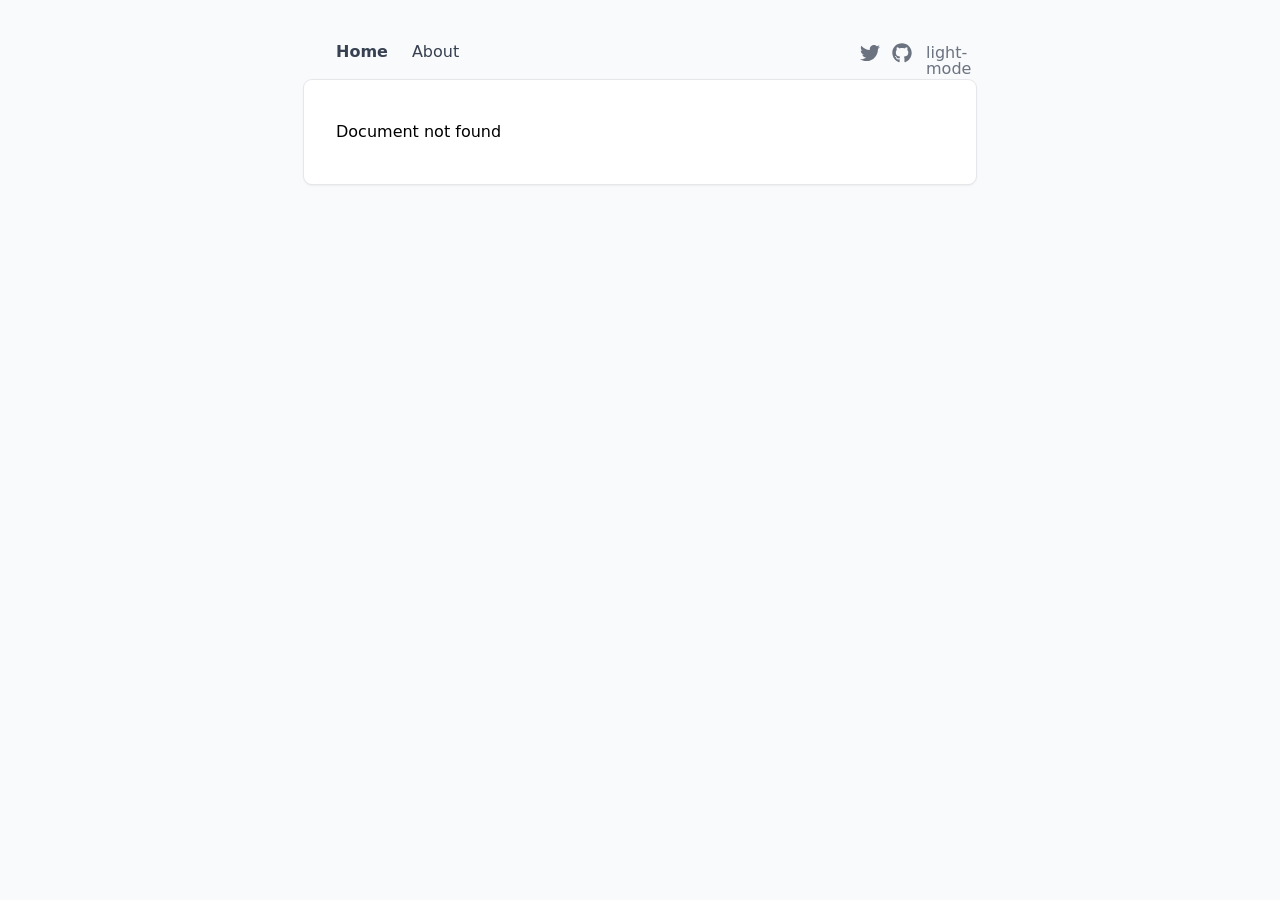
==== index.html @ c2c06c09 "Deploying to gh-pages from @ larbish/content-wind-prod@3a0e9022b4f67436751a4990e20916ac6d3de5fd 🚀" ====
<!DOCTYPE html>
<html lang="en">
<head><meta charset="utf-8">
<title>Content Wind</title>
<meta name="viewport" content="width=device-width, initial-scale=1">
<meta content="/cover.jpg" property="og:image">
<meta name="twitter:card" content="summary_large_image">
<meta property="og:title" content="Content Wind">
<meta name="description" content="A lightweight Nuxt theme to build a Markdown driven website, based on Nuxt Content, TailwindCSS and Iconify ✨">
<meta property="og:description" content="A lightweight Nuxt theme to build a Markdown driven website, based on Nuxt Content, TailwindCSS and Iconify ✨"><link rel="modulepreload" href="/_payload.js"><style id="pinceau-theme">@media { :root {--pinceau-mq: initial; --elements-border-secondary-hover: [object Object];--elements-backdrop-background: #fffc;--elements-backdrop-filter: saturate(200%) blur(20px);--elements-container-maxWidth: 80rem;--prose-code-inline-padding: 0.2rem 0.375rem 0.2rem 0.375rem;--prose-code-block-backdropFilter: contrast(1);--prose-code-block-border-style: solid;--prose-code-block-border-width: 1px;--prose-tbody-tr-borderBottom-style: dashed;--prose-tbody-tr-borderBottom-width: 1px;--prose-th-textAlign: inherit;--prose-thead-borderBottom-style: solid;--prose-thead-borderBottom-width: 1px;--prose-thead-border-style: solid;--prose-thead-border-width: 0px;--prose-table-textAlign: start;--prose-hr-width: 1px;--prose-hr-style: solid;--prose-li-listStylePosition: outside;--prose-ol-li-markerColor: currentColor;--prose-ol-paddingInlineStart: 21px;--prose-ol-listStyleType: decimal;--prose-ul-li-markerColor: currentColor;--prose-ul-paddingInlineStart: 21px;--prose-ul-listStyleType: disc;--prose-blockquote-border-style: solid;--prose-blockquote-border-width: 4px;--prose-blockquote-quotes: '201C' '201D' '2018' '2019';--prose-blockquote-paddingInlineStart: 24px;--prose-a-code-color-hover: currentColor;--prose-a-code-color-static: currentColor;--prose-a-hasCode-borderBottom: none;--prose-a-border-distance: 2px;--prose-a-border-color-hover: currentColor;--prose-a-border-color-static: currentColor;--prose-a-border-style-hover: solid;--prose-a-border-style-static: dashed;--prose-a-border-width: 1px;--prose-a-color-static: inherit;--prose-a-textDecoration: none;--prose-h6-margin: 3rem 0 2rem;--prose-h5-margin: 3rem 0 2rem;--prose-h4-margin: 3rem 0 2rem;--prose-h3-margin: 3rem 0 2rem;--prose-h2-margin: 3rem 0 2rem;--prose-h1-margin: 0 0 2rem;--typography-lead-loose: 2;--typography-lead-relaxed: 1.625;--typography-lead-normal: 1.5;--typography-lead-snug: 1.375;--typography-lead-tight: 1.25;--typography-lead-none: 1;--typography-lead-10: 2.5rem;--typography-lead-9: 2.25rem;--typography-lead-8: 2rem;--typography-lead-7: 1.75rem;--typography-lead-6: 1.5rem;--typography-lead-5: 1.25rem;--typography-lead-4: 1rem;--typography-lead-3: .75rem;--typography-lead-2: .5rem;--typography-lead-1: .025rem;--typography-fontWeight-black: 900;--typography-fontWeight-extrabold: 800;--typography-fontWeight-bold: 700;--typography-fontWeight-semibold: 600;--typography-fontWeight-medium: 500;--typography-fontWeight-normal: 400;--typography-fontWeight-light: 300;--typography-fontWeight-extralight: 200;--typography-fontWeight-thin: 100;--typography-fontSize-9xl: 128px;--typography-fontSize-8xl: 96px;--typography-fontSize-7xl: 72px;--typography-fontSize-6xl: 60px;--typography-fontSize-5xl: 48px;--typography-fontSize-4xl: 36px;--typography-fontSize-3xl: 30px;--typography-fontSize-2xl: 24px;--typography-fontSize-xl: 20px;--typography-fontSize-lg: 18px;--typography-fontSize-base: 16px;--typography-fontSize-sm: 14px;--typography-fontSize-xs: 12px;--typography-letterSpacing-wide: 0.025em;--typography-letterSpacing-tight: -0.025em;--typography-verticalMargin-base: 24px;--typography-verticalMargin-sm: 16px;--lead-loose: 2;--lead-relaxed: 1.625;--lead-normal: 1.5;--lead-snug: 1.375;--lead-tight: 1.25;--lead-none: 1;--lead-10: 2.5rem;--lead-9: 2.25rem;--lead-8: 2rem;--lead-7: 1.75rem;--lead-6: 1.5rem;--lead-5: 1.25rem;--lead-4: 1rem;--lead-3: .75rem;--lead-2: .5rem;--lead-1: .025rem;--letterSpacing-widest: 0.1em;--letterSpacing-wider: 0.05em;--letterSpacing-wide: 0.025em;--letterSpacing-normal: 0em;--letterSpacing-tight: -0.025em;--letterSpacing-tighter: -0.05em;--fontSize-9xl: 8rem;--fontSize-8xl: 6rem;--fontSize-7xl: 4.5rem;--fontSize-6xl: 3.75rem;--fontSize-5xl: 3rem;--fontSize-4xl: 2.25rem;--fontSize-3xl: 1.875rem;--fontSize-2xl: 1.5rem;--fontSize-xl: 1.25rem;--fontSize-lg: 1.125rem;--fontSize-base: 1rem;--fontSize-sm: 0.875rem;--fontSize-xs: 0.75rem;--fontWeight-black: 900;--fontWeight-extrabold: 800;--fontWeight-bold: 700;--fontWeight-semibold: 600;--fontWeight-medium: 500;--fontWeight-normal: 400;--fontWeight-light: 300;--fontWeight-extralight: 200;--fontWeight-thin: 100;--font-mono: ui-monospace, SFMono-Regular, Menlo, Monaco, Consolas, Liberation Mono, Courier New, monospace;--font-serif: ui-serif, Georgia, Cambria, Times New Roman, Times, serif;--font-sans: ui-sans-serif, system-ui, -apple-system, BlinkMacSystemFont, Segoe UI, Roboto, Helvetica Neue, Arial, Noto Sans, sans-serif, Apple Color Emoji, Segoe UI Emoji, Segoe UI Symbol, Noto Color Emoji;--opacity-total: 1;--opacity-high: 0.8;--opacity-medium: 0.5;--opacity-soft: 0.3;--opacity-light: 0.15;--opacity-bright: 0.1;--opacity-noOpacity: 0;--borderWidth-lg: 3px;--borderWidth-md: 2px;--borderWidth-sm: 1px;--borderWidth-noBorder: 0;--space-rem-875: 0.875rem;--space-rem-625: 0.625rem;--space-rem-375: 0.375rem;--space-rem-125: 0.125rem;--space-px: 1px;--space-128: 32rem;--space-96: 24rem;--space-80: 20rem;--space-72: 18rem;--space-64: 16rem;--space-60: 15rem;--space-56: 14rem;--space-52: 13rem;--space-48: 12rem;--space-44: 11rem;--space-40: 10rem;--space-36: 9rem;--space-32: 8rem;--space-28: 7rem;--space-24: 6rem;--space-20: 5rem;--space-16: 4rem;--space-14: 3.5rem;--space-12: 3rem;--space-11: 2.75rem;--space-10: 2.5rem;--space-9: 2.25rem;--space-8: 2rem;--space-7: 1.75rem;--space-6: 1.5rem;--space-5: 1.25rem;--space-4: 1rem;--space-3: 0.75rem;--space-2: 0.5rem;--space-1: 0.25rem;--space-0: 0px;--size-full: 100%;--size-7xl: 80rem;--size-6xl: 72rem;--size-5xl: 64rem;--size-4xl: 56rem;--size-3xl: 48rem;--size-2xl: 42rem;--size-xl: 36rem;--size-lg: 32rem;--size-md: 28rem;--size-sm: 24rem;--size-xs: 20rem;--size-200: 200px;--size-104: 104px;--size-80: 80px;--size-64: 64px;--size-56: 56px;--size-48: 48px;--size-40: 40px;--size-32: 32px;--size-24: 24px;--size-20: 20px;--size-16: 16px;--size-12: 12px;--size-8: 8px;--size-6: 6px;--size-4: 4px;--size-2: 2px;--size-0: 0px;--radii-full: 9999px;--radii-3xl: 1.75rem;--radii-2xl: 1.5rem;--radii-xl: 1rem;--radii-lg: 0.75rem;--radii-md: 0.5rem;--radii-sm: 0.375rem;--radii-xs: 0.25rem;--radii-2xs: 0.125rem;--radii-none: 0px;--shadow-none: 0px 0px 0px 0px transparent;--shadow-lg: 0px 10px 15px -3px #000000, 0px 4px 6px -4px #000000;--shadow-md: 0px 4px 6px -1px #000000, 0px 2px 4px -2px #000000;--shadow-sm: 0px 1px 3px 0px #000000, 0px 1px 2px -1px #000000;--shadow-xs: 0px 1px 2px 0px #000000;--height-screen: 100vh;--width-screen: 100vw;--color-primary-950: #042f2e;--color-primary-900: #134e4a;--color-primary-800: #115e59;--color-primary-700: #0f766e;--color-primary-600: #0d9488;--color-primary-500: #14b8a6;--color-primary-400: #2dd4bf;--color-primary-300: #5eead4;--color-primary-200: #99f6e4;--color-primary-100: #ccfbf1;--color-primary-50: #f0fdfa;--color-ruby-900: #380011;--color-ruby-800: #700021;--color-ruby-700: #a90032;--color-ruby-600: #e10043;--color-ruby-500: #ff1a5e;--color-ruby-400: #ff4079;--color-ruby-300: #ff6694;--color-ruby-200: #ff8dae;--color-ruby-100: #ffb3c9;--color-ruby-50: #ffd9e4;--color-pink-900: #380025;--color-pink-800: #70004b;--color-pink-700: #a90070;--color-pink-600: #e10095;--color-pink-500: #ff1ab2;--color-pink-400: #ff40bf;--color-pink-300: #ff66cc;--color-pink-200: #ff8dd8;--color-pink-100: #ffb3e5;--color-pink-50: #ffd9f2;--color-purple-900: #190038;--color-purple-800: #330070;--color-purple-700: #4c00a9;--color-purple-600: #6500e1;--color-purple-500: #811aff;--color-purple-400: #9640ff;--color-purple-300: #ab66ff;--color-purple-200: #c08dff;--color-purple-100: #d5b3ff;--color-purple-50: #ead9ff;--color-royalblue-900: #0b0531;--color-royalblue-800: #160a62;--color-royalblue-700: #211093;--color-royalblue-600: #2c15c4;--color-royalblue-500: #4127e8;--color-royalblue-400: #614bec;--color-royalblue-300: #806ff0;--color-royalblue-200: #a093f3;--color-royalblue-100: #c0b7f7;--color-royalblue-50: #dfdbfb;--color-indigoblue-900: #001238;--color-indigoblue-800: #002370;--color-indigoblue-700: #0035a9;--color-indigoblue-600: #0047e1;--color-indigoblue-500: #1a62ff;--color-indigoblue-400: #407cff;--color-indigoblue-300: #6696ff;--color-indigoblue-200: #8db0ff;--color-indigoblue-100: #b3cbff;--color-indigoblue-50: #d9e5ff;--color-blue-900: #002438;--color-blue-800: #004870;--color-blue-700: #006ca9;--color-blue-600: #0090e1;--color-blue-500: #1aadff;--color-blue-400: #40bbff;--color-blue-300: #66c8ff;--color-blue-200: #8dd6ff;--color-blue-100: #b3e4ff;--color-blue-50: #d9f1ff;--color-lightblue-900: #002e38;--color-lightblue-800: #005c70;--color-lightblue-700: #008aa9;--color-lightblue-600: #00b9e1;--color-lightblue-500: #1ad6ff;--color-lightblue-400: #40ddff;--color-lightblue-300: #66e4ff;--color-lightblue-200: #8deaff;--color-lightblue-100: #b3f1ff;--color-lightblue-50: #d9f8ff;--color-teal-900: #062a28;--color-teal-800: #0b544f;--color-teal-700: #117d77;--color-teal-600: #16a79e;--color-teal-500: #1cd1c6;--color-teal-400: #36e4da;--color-teal-300: #5fe9e1;--color-teal-200: #87efe9;--color-teal-100: #aff4f0;--color-teal-50: #d7faf8;--color-pear-900: #2a2b09;--color-pear-800: #545512;--color-pear-700: #7e801b;--color-pear-600: #a8aa24;--color-pear-500: #d0d32f;--color-pear-400: #d8da52;--color-pear-300: #e0e274;--color-pear-200: #e8e997;--color-pear-100: #eff0ba;--color-pear-50: #f7f8dc;--color-red-900: #380300;--color-red-800: #700700;--color-red-700: #a90a00;--color-red-600: #e10e00;--color-red-500: #ff281a;--color-red-400: #ff4c40;--color-red-300: #ff7066;--color-red-200: #ff948d;--color-red-100: #ffb7b3;--color-red-50: #ffdbd9;--color-orange-900: #381800;--color-orange-800: #702f00;--color-orange-700: #a94700;--color-orange-600: #e15e00;--color-orange-500: #ff7a1a;--color-orange-400: #ff9040;--color-orange-300: #ffa666;--color-orange-200: #ffbd8d;--color-orange-100: #ffd3b3;--color-orange-50: #ffe9d9;--color-yellow-900: #362b03;--color-yellow-800: #6d5605;--color-yellow-700: #a38108;--color-yellow-600: #daac0a;--color-yellow-500: #f5c828;--color-yellow-400: #f7d14c;--color-yellow-300: #f8da70;--color-yellow-200: #fae393;--color-yellow-100: #fcedb7;--color-yellow-50: #fdf6db;--color-green-900: #003f25;--color-green-800: #005e38;--color-green-700: #007e4a;--color-green-600: #009d5d;--color-green-500: #00bd6f;--color-green-400: #00dc82;--color-green-300: #30ffaa;--color-green-200: #83ffcc;--color-green-100: #acffdd;--color-green-50: #d6ffee;--color-gray-900: #18181B;--color-gray-800: #27272A;--color-gray-700: #3f3f46;--color-gray-600: #52525B;--color-gray-500: #71717A;--color-gray-400: #a1a1aa;--color-gray-300: #D4d4d8;--color-gray-200: #e4e4e7;--color-gray-100: #f4f4f5;--color-gray-50: #fafafa;--color-black: #0c0c0d;--color-white: #ffffff;--media-portrait: only screen and (orientation: portrait);--media-landscape: only screen and (orientation: landscape);--media-rm: (prefers-reduced-motion: reduce);--media-2xl: (min-width: 1536px);--media-xl: (min-width: 1280px);--media-lg: (min-width: 1024px);--media-md: (min-width: 768px);--media-sm: (min-width: 640px);--media-xs: (min-width: 475px);--elements-state-danger-borderColor-secondary: var(--color-red-200);--elements-state-danger-borderColor-primary: var(--color-red-100);--elements-state-danger-backgroundColor-secondary: var(--color-red-100);--elements-state-danger-backgroundColor-primary: var(--color-red-50);--elements-state-danger-color-secondary: var(--color-red-600);--elements-state-danger-color-primary: var(--color-red-500);--elements-state-warning-borderColor-secondary: var(--color-yellow-200);--elements-state-warning-borderColor-primary: var(--color-yellow-100);--elements-state-warning-backgroundColor-secondary: var(--color-yellow-100);--elements-state-warning-backgroundColor-primary: var(--color-yellow-50);--elements-state-warning-color-secondary: var(--color-yellow-700);--elements-state-warning-color-primary: var(--color-yellow-600);--elements-state-success-borderColor-secondary: var(--color-green-200);--elements-state-success-borderColor-primary: var(--color-green-100);--elements-state-success-backgroundColor-secondary: var(--color-green-100);--elements-state-success-backgroundColor-primary: var(--color-green-50);--elements-state-success-color-secondary: var(--color-green-600);--elements-state-success-color-primary: var(--color-green-500);--elements-state-info-borderColor-secondary: var(--color-blue-200);--elements-state-info-borderColor-primary: var(--color-blue-100);--elements-state-info-backgroundColor-secondary: var(--color-blue-100);--elements-state-info-backgroundColor-primary: var(--color-blue-50);--elements-state-info-color-secondary: var(--color-blue-600);--elements-state-info-color-primary: var(--color-blue-500);--elements-state-primary-borderColor-secondary: var(--color-primary-200);--elements-state-primary-borderColor-primary: var(--color-primary-100);--elements-state-primary-backgroundColor-secondary: var(--color-primary-100);--elements-state-primary-backgroundColor-primary: var(--color-primary-50);--elements-state-primary-color-secondary: var(--color-primary-700);--elements-state-primary-color-primary: var(--color-primary-600);--elements-border-secondary-static: var(--color-gray-200);--elements-border-primary-hover: var(--color-gray-200);--elements-border-primary-static: var(--color-gray-100);--elements-container-padding-md: var(--space-6);--elements-container-padding-sm: var(--space-6);--elements-container-padding-xs: var(--space-4);--elements-container-padding-mobile: var(--space-4);--elements-text-secondary-color-hover: var(--color-gray-700);--elements-text-secondary-color-static: var(--color-gray-500);--elements-text-primary-color-static: var(--color-gray-900);--elements-surface-background-base: var(--color-gray-100);--elements-surface-secondary-backgroundColor: var(--color-gray-200);--elements-surface-primary-backgroundColor: var(--color-gray-100);--prose-code-inline-fontWeight: var(--typography-fontWeight-normal);--prose-code-inline-fontSize: var(--typography-fontSize-sm);--prose-code-inline-borderRadius: var(--radii-xs);--prose-code-block-pre-padding: var(--typography-verticalMargin-sm);--prose-code-block-margin: var(--typography-verticalMargin-base) 0;--prose-code-block-fontSize: var(--typography-fontSize-sm);--prose-tbody-code-inline-fontSize: var(--typography-fontSize-sm);--prose-tbody-td-padding: var(--typography-verticalMargin-sm);--prose-th-fontWeight: var(--typography-fontWeight-semibold);--prose-th-padding: 0 var(--typography-verticalMargin-sm) var(--typography-verticalMargin-sm) var(--typography-verticalMargin-sm);--prose-table-lineHeight: var(--typography-lead-6);--prose-table-fontSize: var(--typography-fontSize-sm);--prose-table-margin: var(--typography-verticalMargin-base) 0;--prose-hr-margin: var(--typography-verticalMargin-base) 0;--prose-li-margin: var(--typography-verticalMargin-sm) 0;--prose-ol-margin: var(--typography-verticalMargin-base) 0;--prose-ul-margin: var(--typography-verticalMargin-base) 0;--prose-blockquote-margin: var(--typography-verticalMargin-base) 0;--prose-a-code-border-style: var(--prose-a-border-style-static);--prose-a-code-border-width: var(--prose-a-border-width);--prose-a-fontWeight: var(--typography-fontWeight-medium);--prose-img-margin: var(--typography-verticalMargin-base) 0;--prose-strong-fontWeight: var(--typography-fontWeight-semibold);--prose-h6-iconSize: var(--typography-fontSize-base);--prose-h6-fontWeight: var(--typography-fontWeight-semibold);--prose-h6-lineHeight: var(--typography-lead-normal);--prose-h6-fontSize: var(--typography-fontSize-lg);--prose-h5-iconSize: var(--typography-fontSize-lg);--prose-h5-fontWeight: var(--typography-fontWeight-semibold);--prose-h5-lineHeight: var(--typography-lead-snug);--prose-h5-fontSize: var(--typography-fontSize-xl);--prose-h4-iconSize: var(--typography-fontSize-lg);--prose-h4-letterSpacing: var(--typography-letterSpacing-tight);--prose-h4-fontWeight: var(--typography-fontWeight-semibold);--prose-h4-lineHeight: var(--typography-lead-snug);--prose-h4-fontSize: var(--typography-fontSize-2xl);--prose-h3-iconSize: var(--typography-fontSize-xl);--prose-h3-letterSpacing: var(--typography-letterSpacing-tight);--prose-h3-fontWeight: var(--typography-fontWeight-semibold);--prose-h3-lineHeight: var(--typography-lead-snug);--prose-h3-fontSize: var(--typography-fontSize-3xl);--prose-h2-iconSize: var(--typography-fontSize-2xl);--prose-h2-letterSpacing: var(--typography-letterSpacing-tight);--prose-h2-fontWeight: var(--typography-fontWeight-semibold);--prose-h2-lineHeight: var(--typography-lead-tight);--prose-h2-fontSize: var(--typography-fontSize-4xl);--prose-h1-iconSize: var(--typography-fontSize-3xl);--prose-h1-letterSpacing: var(--typography-letterSpacing-tight);--prose-h1-fontWeight: var(--typography-fontWeight-bold);--prose-h1-lineHeight: var(--typography-lead-tight);--prose-h1-fontSize: var(--typography-fontSize-5xl);--prose-p-br-margin: var(--typography-verticalMargin-base) 0 0 0;--prose-p-margin: var(--typography-verticalMargin-base) 0;--prose-p-lineHeight: var(--typography-lead-normal);--prose-p-fontSize: var(--typography-fontSize-base);--typography-color-primary-900: var(--color-primary-900);--typography-color-primary-800: var(--color-primary-800);--typography-color-primary-700: var(--color-primary-700);--typography-color-primary-600: var(--color-primary-600);--typography-color-primary-500: var(--color-primary-500);--typography-color-primary-400: var(--color-primary-400);--typography-color-primary-300: var(--color-primary-300);--typography-color-primary-200: var(--color-primary-200);--typography-color-primary-100: var(--color-primary-100);--typography-color-primary-50: var(--color-primary-50);--typography-font-code: var(--font-mono);--typography-font-body: var(--font-sans);--typography-font-display: var(--font-sans);--typography-body-backgroundColor: var(--color-white);--typography-body-color: var(--color-black);--text-6xl-lineHeight: var(--lead-none);--text-6xl-fontSize: var(--fontSize-6xl);--text-5xl-lineHeight: var(--lead-none);--text-5xl-fontSize: var(--fontSize-5xl);--text-4xl-lineHeight: var(--lead-10);--text-4xl-fontSize: var(--fontSize-4xl);--text-3xl-lineHeight: var(--lead-9);--text-3xl-fontSize: var(--fontSize-3xl);--text-2xl-lineHeight: var(--lead-8);--text-2xl-fontSize: var(--fontSize-2xl);--text-xl-lineHeight: var(--lead-7);--text-xl-fontSize: var(--fontSize-xl);--text-lg-lineHeight: var(--lead-7);--text-lg-fontSize: var(--fontSize-lg);--text-base-lineHeight: var(--lead-6);--text-base-fontSize: var(--fontSize-base);--text-sm-lineHeight: var(--lead-5);--text-sm-fontSize: var(--fontSize-sm);--text-xs-lineHeight: var(--lead-4);--text-xs-fontSize: var(--fontSize-xs);--shadow-2xl: 0px 25px 50px -12px var(--color-gray-900);--shadow-xl: 0px 20px 25px -5px var(--color-gray-400), 0px 8px 10px -6px #000000;--color-secondary-900: var(--color-gray-900);--color-secondary-800: var(--color-gray-800);--color-secondary-700: var(--color-gray-700);--color-secondary-600: var(--color-gray-600);--color-secondary-500: var(--color-gray-500);--color-secondary-400: var(--color-gray-400);--color-secondary-300: var(--color-gray-300);--color-secondary-200: var(--color-gray-200);--color-secondary-100: var(--color-gray-100);--color-secondary-50: var(--color-gray-50);--prose-a-code-background-hover: var(--typography-color-primary-50);--prose-a-code-border-color-hover: var(--typography-color-primary-500);--prose-a-color-hover: var(--typography-color-primary-500);--typography-color-secondary-900: var(--color-secondary-900);--typography-color-secondary-800: var(--color-secondary-800);--typography-color-secondary-700: var(--color-secondary-700);--typography-color-secondary-600: var(--color-secondary-600);--typography-color-secondary-500: var(--color-secondary-500);--typography-color-secondary-400: var(--color-secondary-400);--typography-color-secondary-300: var(--color-secondary-300);--typography-color-secondary-200: var(--color-secondary-200);--typography-color-secondary-100: var(--color-secondary-100);--typography-color-secondary-50: var(--color-secondary-50);--prose-code-inline-backgroundColor: var(--typography-color-secondary-100);--prose-code-inline-color: var(--typography-color-secondary-700);--prose-code-block-backgroundColor: var(--typography-color-secondary-100);--prose-code-block-color: var(--typography-color-secondary-700);--prose-code-block-border-color: var(--typography-color-secondary-200);--prose-tbody-tr-borderBottom-color: var(--typography-color-secondary-200);--prose-th-color: var(--typography-color-secondary-600);--prose-thead-borderBottom-color: var(--typography-color-secondary-200);--prose-thead-border-color: var(--typography-color-secondary-300);--prose-hr-color: var(--typography-color-secondary-200);--prose-blockquote-border-color: var(--typography-color-secondary-200);--prose-blockquote-color: var(--typography-color-secondary-500);--prose-a-code-border-color-static: var(--typography-color-secondary-400); } }@media { :root.dark {--pinceau-mq: dark; --elements-backdrop-background: #0c0d0ccc;--prose-code-block-backdropFilter: contrast(1);--prose-ol-li-markerColor: currentColor;--prose-ul-li-markerColor: currentColor;--prose-a-code-color-hover: currentColor;--prose-a-code-color-static: currentColor;--prose-a-border-color-hover: currentColor;--prose-a-border-color-static: currentColor;--prose-a-color-static: inherit;--elements-state-danger-borderColor-secondary: var(--color-red-700);--elements-state-danger-borderColor-primary: var(--color-red-800);--elements-state-danger-backgroundColor-secondary: var(--color-red-800);--elements-state-danger-backgroundColor-primary: var(--color-red-900);--elements-state-danger-color-secondary: var(--color-red-200);--elements-state-danger-color-primary: var(--color-red-300);--elements-state-warning-borderColor-secondary: var(--color-yellow-700);--elements-state-warning-borderColor-primary: var(--color-yellow-800);--elements-state-warning-backgroundColor-secondary: var(--color-yellow-800);--elements-state-warning-backgroundColor-primary: var(--color-yellow-900);--elements-state-warning-color-secondary: var(--color-yellow-200);--elements-state-warning-color-primary: var(--color-yellow-400);--elements-state-success-borderColor-secondary: var(--color-green-700);--elements-state-success-borderColor-primary: var(--color-green-800);--elements-state-success-backgroundColor-secondary: var(--color-green-800);--elements-state-success-backgroundColor-primary: var(--color-green-900);--elements-state-success-color-secondary: var(--color-green-200);--elements-state-success-color-primary: var(--color-green-400);--elements-state-info-borderColor-secondary: var(--color-blue-700);--elements-state-info-borderColor-primary: var(--color-blue-800);--elements-state-info-backgroundColor-secondary: var(--color-blue-800);--elements-state-info-backgroundColor-primary: var(--color-blue-900);--elements-state-info-color-secondary: var(--color-blue-200);--elements-state-info-color-primary: var(--color-blue-400);--elements-state-primary-borderColor-secondary: var(--color-primary-700);--elements-state-primary-borderColor-primary: var(--color-primary-800);--elements-state-primary-backgroundColor-secondary: var(--color-primary-800);--elements-state-primary-backgroundColor-primary: var(--color-primary-900);--elements-state-primary-color-secondary: var(--color-primary-200);--elements-state-primary-color-primary: var(--color-primary-400);--elements-border-secondary-static: var(--color-gray-800);--elements-border-primary-hover: var(--color-gray-800);--elements-border-primary-static: var(--color-gray-900);--elements-text-secondary-color-hover: var(--color-gray-200);--elements-text-secondary-color-static: var(--color-gray-400);--elements-text-primary-color-static: var(--color-gray-50);--elements-surface-background-base: var(--color-gray-900);--elements-surface-secondary-backgroundColor: var(--color-gray-800);--elements-surface-primary-backgroundColor: var(--color-gray-900);--typography-body-backgroundColor: var(--color-black);--typography-body-color: var(--color-white);--prose-a-code-background-hover: var(--typography-color-primary-900);--prose-a-code-border-color-hover: var(--typography-color-primary-600);--prose-a-color-hover: var(--typography-color-primary-400);--prose-code-inline-backgroundColor: var(--typography-color-secondary-800);--prose-code-inline-color: var(--typography-color-secondary-200);--prose-code-block-backgroundColor: var(--typography-color-secondary-900);--prose-code-block-color: var(--typography-color-secondary-200);--prose-code-block-border-color: var(--typography-color-secondary-800);--prose-tbody-tr-borderBottom-color: var(--typography-color-secondary-800);--prose-th-color: var(--typography-color-secondary-400);--prose-thead-borderBottom-color: var(--typography-color-secondary-800);--prose-thead-border-color: var(--typography-color-secondary-600);--prose-hr-color: var(--typography-color-secondary-800);--prose-blockquote-border-color: var(--typography-color-secondary-700);--prose-blockquote-color: var(--typography-color-secondary-400);--prose-a-code-border-color-static: var(--typography-color-secondary-600); } }</style><style id="pinceau-runtime-hydratable">@media{.phy[--]{--puid:l0XB31-c;}.pc-l0XB31[data-v-614b3880]{---ym9-button-primary:var(--color-primary-600);---a23-button-secondary:var(--color-primary-500);}} @media{.phy[--]{--puid:l0XB31-v;}.pv-zRfzEY{padding:var(--space-rem-625) var(--space-5);font-size:var(--text-base-fontSize);line-height:var(--text-base-lineHeight);}} </style><link rel="modulepreload" as="script" crossorigin href="/_nuxt/entry.f0163543.js"><link rel="preload" as="style" href="/_nuxt/entry.68cd27dc.css"><link rel="modulepreload" as="script" crossorigin href="/_nuxt/document-driven.a4942221.js"><link rel="modulepreload" as="script" crossorigin href="/_nuxt/DocumentDrivenEmpty.12571602.js"><link rel="modulepreload" as="script" crossorigin href="/_nuxt/ContentRenderer.0994e935.js"><link rel="modulepreload" as="script" crossorigin href="/_nuxt/ContentRendererMarkdown.106d9348.js"><link rel="modulepreload" as="script" crossorigin href="/_nuxt/DocumentDrivenNotFound.052079cf.js"><link rel="modulepreload" as="script" crossorigin href="/_nuxt/head.bbe7a857.js"><link rel="modulepreload" as="script" crossorigin href="/_nuxt/default.df6f2e26.js"><link rel="modulepreload" as="script" crossorigin href="/_nuxt/ProseH1.405acb99.js"><link rel="preload" as="style" href="/_nuxt/ProseH1.48e3ee79.css"><link rel="modulepreload" as="script" crossorigin href="/_nuxt/ProseP.c4bcbd26.js"><link rel="preload" as="style" href="/_nuxt/ProseP.b99f89cd.css"><link rel="modulepreload" as="script" crossorigin href="/_nuxt/ProseA.57f956a6.js"><link rel="preload" as="style" href="/_nuxt/ProseA.baee409d.css"><link rel="modulepreload" as="script" crossorigin href="/_nuxt/ProseH2.29b3b38f.js"><link rel="preload" as="style" href="/_nuxt/ProseH2.cc4fedda.css"><link rel="modulepreload" as="script" crossorigin href="/_nuxt/List.678573cd.js"><link rel="preload" as="style" href="/_nuxt/List.06ab62c2.css"><link rel="modulepreload" as="script" crossorigin href="/_nuxt/ContentSlot.bf651d78.js"><link rel="modulepreload" as="script" crossorigin href="/_nuxt/ButtonLink.7607753c.js"><link rel="preload" as="style" href="/_nuxt/ButtonLink.74c3aea5.css"><link rel="modulepreload" as="script" crossorigin href="/_nuxt/ProseCode.3c1a2cfc.js"><link rel="preload" as="style" href="/_nuxt/ProseCode.07e596a7.css"><link rel="modulepreload" as="script" crossorigin href="/_nuxt/index.741224d1.js"><link rel="modulepreload" as="script" crossorigin href="/_nuxt/ProseH3.54e36d09.js"><link rel="preload" as="style" href="/_nuxt/ProseH3.60b6f0cb.css"><link rel="modulepreload" as="script" crossorigin href="/_nuxt/ProseCodeInline.3702f6f4.js"><link rel="preload" as="style" href="/_nuxt/ProseCodeInline.873c7ac7.css"><link rel="modulepreload" as="script" crossorigin href="/_nuxt/MarkdownBlock.05a04731.js"><link rel="modulepreload" as="script" crossorigin href="/_nuxt/ProseImg.09dab38d.js"><link rel="preload" as="style" href="/_nuxt/ProseImg.eeea4224.css"><link rel="modulepreload" as="script" crossorigin href="/_nuxt/ProseHr.1c549770.js"><link rel="preload" as="style" href="/_nuxt/ProseHr.51db3351.css"><link rel="prefetch" as="script" crossorigin href="/_nuxt/full-width.f94fd7b3.js"><link rel="prefetch" as="script" crossorigin href="/_nuxt/debug.7a44551e.js"><link rel="prefetch" as="script" crossorigin href="/_nuxt/client-db.9fcebd1c.js"><link rel="prefetch" as="style" href="/_nuxt/useStudio.7bf99c90.css"><link rel="prefetch" as="script" crossorigin href="/_nuxt/useStudio.186111dd.js"><link rel="prefetch" as="script" crossorigin href="/_nuxt/asyncData.7b81e1f1.js"><link rel="prefetch" as="script" crossorigin href="/_nuxt/error-component.dd193ee3.js"><link rel="stylesheet" href="/_nuxt/entry.68cd27dc.css"><link rel="stylesheet" href="/_nuxt/ProseH1.48e3ee79.css"><link rel="stylesheet" href="/_nuxt/ProseP.b99f89cd.css"><link rel="stylesheet" href="/_nuxt/ProseA.baee409d.css"><link rel="stylesheet" href="/_nuxt/ProseH2.cc4fedda.css"><link rel="stylesheet" href="/_nuxt/List.06ab62c2.css"><link rel="stylesheet" href="/_nuxt/ButtonLink.74c3aea5.css"><link rel="stylesheet" href="/_nuxt/ProseCode.07e596a7.css"><link rel="stylesheet" href="/_nuxt/ProseH3.60b6f0cb.css"><link rel="stylesheet" href="/_nuxt/ProseCodeInline.873c7ac7.css"><link rel="stylesheet" href="/_nuxt/ProseImg.eeea4224.css"><link rel="stylesheet" href="/_nuxt/ProseHr.51db3351.css"><script>"use strict";const w=window,de=document.documentElement,knownColorSchemes=["dark","light"],preference=window.localStorage.getItem("nuxt-color-mode")||"system";let value=preference==="system"?getColorScheme():preference;const forcedColorMode=de.getAttribute("data-color-mode-forced");forcedColorMode&&(value=forcedColorMode),addColorScheme(value),w["__NUXT_COLOR_MODE__"]={preference,value,getColorScheme,addColorScheme,removeColorScheme};function addColorScheme(e){const o=""+e+"",t="";de.classList?de.classList.add(o):de.className+=" "+o,t&&de.setAttribute("data-"+t,e)}function removeColorScheme(e){const o=""+e+"",t="";de.classList?de.classList.remove(o):de.className=de.className.replace(new RegExp(o,"g"),""),t&&de.removeAttribute("data-"+t)}function prefersColorScheme(e){return w.matchMedia("(prefers-color-scheme"+e+")")}function getColorScheme(){if(w.matchMedia&&prefersColorScheme("").media!=="not all"){for(const e of knownColorSchemes)if(prefersColorScheme(":"+e).matches)return e}return"light"}
</script></head>
<body ><div id="__nuxt"><div class="sm:pt-6 sm:pb-10"><!----><!----><!----><div class="nuxt-progress" style="width:0%;height:3px;opacity:0;background-size:Infinity% auto;"></div><div class="flex justify-between max-w-2xl px-4 py-4 mx-auto sm:px-8"><div class="text-primary-700 dark:text-primary-200"><!--[--><a aria-current="page" href="/" class="font-bold router-link-exact-active mr-6">Home</a><a href="/about" class="mr-6">About</a><!--]--></div><div class="space-x-3 transition text-primary-500"><a href="https://twitter.com/Atinux" title="Twitter" class="dark:text-primary-100 hover:text-primary-700 dark:hover:text-primary-300"><svg xmlns="http://www.w3.org/2000/svg" xmlns:xlink="http://www.w3.org/1999/xlink" aria-hidden="true" role="img" class="icon w-5 h-5" style="" width="1em" height="1em" viewBox="0 0 512 512" data-v-f3af73a4><path fill="currentColor" d="M459.37 151.716c.325 4.548.325 9.097.325 13.645c0 138.72-105.583 298.558-298.558 298.558c-59.452 0-114.68-17.219-161.137-47.106c8.447.974 16.568 1.299 25.34 1.299c49.055 0 94.213-16.568 130.274-44.832c-46.132-.975-84.792-31.188-98.112-72.772c6.498.974 12.995 1.624 19.818 1.624c9.421 0 18.843-1.3 27.614-3.573c-48.081-9.747-84.143-51.98-84.143-102.985v-1.299c13.969 7.797 30.214 12.67 47.431 13.319c-28.264-18.843-46.781-51.005-46.781-87.391c0-19.492 5.197-37.36 14.294-52.954c51.655 63.675 129.3 105.258 216.365 109.807c-1.624-7.797-2.599-15.918-2.599-24.04c0-57.828 46.782-104.934 104.934-104.934c30.213 0 57.502 12.67 76.67 33.137c23.715-4.548 46.456-13.32 66.599-25.34c-7.798 24.366-24.366 44.833-46.132 57.827c21.117-2.273 41.584-8.122 60.426-16.243c-14.292 20.791-32.161 39.308-52.628 54.253z"/></svg></a><a href="https://github.com/Atinux/content-wind" title="GitHub" class="dark:text-primary-100 hover:text-primary-700 dark:hover:text-primary-300"><svg xmlns="http://www.w3.org/2000/svg" xmlns:xlink="http://www.w3.org/1999/xlink" aria-hidden="true" role="img" class="icon w-5 h-5" style="" width="1em" height="1em" viewBox="0 0 496 512" data-v-f3af73a4><path fill="currentColor" d="M165.9 397.4c0 2-2.3 3.6-5.2 3.6c-3.3.3-5.6-1.3-5.6-3.6c0-2 2.3-3.6 5.2-3.6c3-.3 5.6 1.3 5.6 3.6zm-31.1-4.5c-.7 2 1.3 4.3 4.3 4.9c2.6 1 5.6 0 6.2-2s-1.3-4.3-4.3-5.2c-2.6-.7-5.5.3-6.2 2.3zm44.2-1.7c-2.9.7-4.9 2.6-4.6 4.9c.3 2 2.9 3.3 5.9 2.6c2.9-.7 4.9-2.6 4.6-4.6c-.3-1.9-3-3.2-5.9-2.9zM244.8 8C106.1 8 0 113.3 0 252c0 110.9 69.8 205.8 169.5 239.2c12.8 2.3 17.3-5.6 17.3-12.1c0-6.2-.3-40.4-.3-61.4c0 0-70 15-84.7-29.8c0 0-11.4-29.1-27.8-36.6c0 0-22.9-15.7 1.6-15.4c0 0 24.9 2 38.6 25.8c21.9 38.6 58.6 27.5 72.9 20.9c2.3-16 8.8-27.1 16-33.7c-55.9-6.2-112.3-14.3-112.3-110.5c0-27.5 7.6-41.3 23.6-58.9c-2.6-6.5-11.1-33.3 2.6-67.9c20.9-6.5 69 27 69 27c20-5.6 41.5-8.5 62.8-8.5s42.8 2.9 62.8 8.5c0 0 48.1-33.6 69-27c13.7 34.7 5.2 61.4 2.6 67.9c16 17.7 25.8 31.5 25.8 58.9c0 96.5-58.9 104.2-114.8 110.5c9.2 7.9 17 22.9 17 46.4c0 33.7-.3 75.4-.3 83.6c0 6.5 4.6 14.4 17.3 12.1C428.2 457.8 496 362.9 496 252C496 113.3 383.5 8 244.8 8zM97.2 352.9c-1.3 1-1 3.3.7 5.2c1.6 1.6 3.9 2.3 5.2 1c1.3-1 1-3.3-.7-5.2c-1.6-1.6-3.9-2.3-5.2-1zm-10.8-8.1c-.7 1.3.3 2.9 2.3 3.9c1.6 1 3.6.7 4.3-.7c.7-1.3-.3-2.9-2.3-3.9c-2-.6-3.6-.3-4.3.7zm32.4 35.6c-1.6 1.3-1 4.3 1.3 6.2c2.3 2.3 5.2 2.6 6.5 1c1.3-1.3.7-4.3-1.3-6.2c-2.2-2.3-5.2-2.6-6.5-1zm-11.4-14.7c-1.6 1-1.6 3.6 0 5.9c1.6 2.3 4.3 3.3 5.6 2.3c1.6-1.3 1.6-3.9 0-6.2c-1.4-2.3-4-3.3-5.6-2z"/></svg></a><button aria-label="Color Mode" class="inline-block w-5 dark:text-primary-100 hover:text-primary-700 dark:hover:text-primary-300"><span>...</span></button></div></div><!--[--><!--[--><div class="document-driven-page"><!--[--><div class="max-w-2xl px-4 py-10 m-auto bg-white sm:px-8 sm:shadow dark:bg-primary-800 ring-1 ring-gray-200 dark:ring-gray-700 sm:rounded-lg"><main class="max-w-none"><!--[--><div><h1 id="content-wind" data-v-a5759516><a aria-current="page" href="/#content-wind" class="router-link-active router-link-exact-active" data-v-a5759516><!--[-->Content Wind<!--]--><svg xmlns="http://www.w3.org/2000/svg" xmlns:xlink="http://www.w3.org/1999/xlink" aria-hidden="true" role="img" class="icon" data-v-a5759516 style="" width="1em" height="1em" viewBox="0 0 32 32" data-v-f3af73a4><path fill="currentColor" d="m24.78 26l1.19-4.758A1 1 0 0 0 25 20h-5v-3h5a1 1 0 0 0 .908-1.419l-6-13a1 1 0 0 0-1.702-.19l-9.998 13A1 1 0 0 0 9 17h9v3H7a1 1 0 0 0-.97 1.242L7.22 26H2v2h28v-2ZM20 7.553L23.437 15H20ZM11.03 15L18 5.94V15Zm11.69 11H9.28l-1-4h15.44Z"/></svg></a></h1><p data-v-63bfa697><!--[-->A lightweight Nuxt theme to build a Markdown driven website, based on <a href="https://content.nuxtjs.org" rel="nofollow" data-v-af1c0c3b><!--[-->Nuxt Content<!--]--></a>, <a href="https://tailwindcss.com" rel="nofollow" data-v-af1c0c3b><!--[-->TailwindCSS<!--]--></a> and <a href="https://iconify.design" rel="nofollow" data-v-af1c0c3b><!--[-->Iconify<!--]--></a> ✨<!--]--></p><h2 id="features" data-v-1daf0210><a aria-current="page" href="/#features" class="router-link-active router-link-exact-active" data-v-1daf0210><!--[-->Features<!--]--><!----></a></h2><ul data-v-6109395b><li data-v-6109395b><span class="list-icon primary" data-v-6109395b><svg xmlns="http://www.w3.org/2000/svg" xmlns:xlink="http://www.w3.org/1999/xlink" aria-hidden="true" role="img" class="icon" data-v-6109395b style="" width="1em" height="1em" viewBox="0 0 256 256" data-v-f3af73a4><g fill="currentColor"><path d="M224 128a96 96 0 1 1-96-96a96 96 0 0 1 96 96Z" opacity=".2"/><path d="M173.66 98.34a8 8 0 0 1 0 11.32l-56 56a8 8 0 0 1-11.32 0l-24-24a8 8 0 0 1 11.32-11.32L112 148.69l50.34-50.35a8 8 0 0 1 11.32 0ZM232 128A104 104 0 1 1 128 24a104.11 104.11 0 0 1 104 104Zm-16 0a88 88 0 1 0-88 88a88.1 88.1 0 0 0 88-88Z"/></g></svg></span><span data-v-6109395b><!--[--><!--[-->Write pages in Markdown<!--]--><!--]--></span></li><li data-v-6109395b><span class="list-icon primary" data-v-6109395b><svg xmlns="http://www.w3.org/2000/svg" xmlns:xlink="http://www.w3.org/1999/xlink" aria-hidden="true" role="img" class="icon" data-v-6109395b style="" width="1em" height="1em" viewBox="0 0 256 256" data-v-f3af73a4><g fill="currentColor"><path d="M224 128a96 96 0 1 1-96-96a96 96 0 0 1 96 96Z" opacity=".2"/><path d="M173.66 98.34a8 8 0 0 1 0 11.32l-56 56a8 8 0 0 1-11.32 0l-24-24a8 8 0 0 1 11.32-11.32L112 148.69l50.34-50.35a8 8 0 0 1 11.32 0ZM232 128A104 104 0 1 1 128 24a104.11 104.11 0 0 1 104 104Zm-16 0a88 88 0 1 0-88 88a88.1 88.1 0 0 0 88-88Z"/></g></svg></span><span data-v-6109395b><!--[--><!--[-->Use <a href="https://nuxt.com/docs/guide/directory-structure/layouts" rel="nofollow" data-v-6109395b data-v-af1c0c3b><!--[-->layouts<!--]--></a> in Markdown pages<!--]--><!--]--></span></li><li data-v-6109395b><span class="list-icon primary" data-v-6109395b><svg xmlns="http://www.w3.org/2000/svg" xmlns:xlink="http://www.w3.org/1999/xlink" aria-hidden="true" role="img" class="icon" data-v-6109395b style="" width="1em" height="1em" viewBox="0 0 256 256" data-v-f3af73a4><g fill="currentColor"><path d="M224 128a96 96 0 1 1-96-96a96 96 0 0 1 96 96Z" opacity=".2"/><path d="M173.66 98.34a8 8 0 0 1 0 11.32l-56 56a8 8 0 0 1-11.32 0l-24-24a8 8 0 0 1 11.32-11.32L112 148.69l50.34-50.35a8 8 0 0 1 11.32 0ZM232 128A104 104 0 1 1 128 24a104.11 104.11 0 0 1 104 104Zm-16 0a88 88 0 1 0-88 88a88.1 88.1 0 0 0 88-88Z"/></g></svg></span><span data-v-6109395b><!--[--><!--[-->Enjoy meta tag generation<!--]--><!--]--></span></li><li data-v-6109395b><span class="list-icon primary" data-v-6109395b><svg xmlns="http://www.w3.org/2000/svg" xmlns:xlink="http://www.w3.org/1999/xlink" aria-hidden="true" role="img" class="icon" data-v-6109395b style="" width="1em" height="1em" viewBox="0 0 256 256" data-v-f3af73a4><g fill="currentColor"><path d="M224 128a96 96 0 1 1-96-96a96 96 0 0 1 96 96Z" opacity=".2"/><path d="M173.66 98.34a8 8 0 0 1 0 11.32l-56 56a8 8 0 0 1-11.32 0l-24-24a8 8 0 0 1 11.32-11.32L112 148.69l50.34-50.35a8 8 0 0 1 11.32 0ZM232 128A104 104 0 1 1 128 24a104.11 104.11 0 0 1 104 104Zm-16 0a88 88 0 1 0-88 88a88.1 88.1 0 0 0 88-88Z"/></g></svg></span><span data-v-6109395b><!--[--><!--[-->Configurable <a href="https://typography.nuxt.space" rel="nofollow" data-v-6109395b data-v-af1c0c3b><!--[-->prose components<!--]--></a><!--]--><!--]--></span></li><li data-v-6109395b><span class="list-icon primary" data-v-6109395b><svg xmlns="http://www.w3.org/2000/svg" xmlns:xlink="http://www.w3.org/1999/xlink" aria-hidden="true" role="img" class="icon" data-v-6109395b style="" width="1em" height="1em" viewBox="0 0 256 256" data-v-f3af73a4><g fill="currentColor"><path d="M224 128a96 96 0 1 1-96-96a96 96 0 0 1 96 96Z" opacity=".2"/><path d="M173.66 98.34a8 8 0 0 1 0 11.32l-56 56a8 8 0 0 1-11.32 0l-24-24a8 8 0 0 1 11.32-11.32L112 148.69l50.34-50.35a8 8 0 0 1 11.32 0ZM232 128A104 104 0 1 1 128 24a104.11 104.11 0 0 1 104 104Zm-16 0a88 88 0 1 0-88 88a88.1 88.1 0 0 0 88-88Z"/></g></svg></span><span data-v-6109395b><!--[--><!--[-->Generated navigation from pages<!--]--><!--]--></span></li><li data-v-6109395b><span class="list-icon primary" data-v-6109395b><svg xmlns="http://www.w3.org/2000/svg" xmlns:xlink="http://www.w3.org/1999/xlink" aria-hidden="true" role="img" class="icon" data-v-6109395b style="" width="1em" height="1em" viewBox="0 0 256 256" data-v-f3af73a4><g fill="currentColor"><path d="M224 128a96 96 0 1 1-96-96a96 96 0 0 1 96 96Z" opacity=".2"/><path d="M173.66 98.34a8 8 0 0 1 0 11.32l-56 56a8 8 0 0 1-11.32 0l-24-24a8 8 0 0 1 11.32-11.32L112 148.69l50.34-50.35a8 8 0 0 1 11.32 0ZM232 128A104 104 0 1 1 128 24a104.11 104.11 0 0 1 104 104Zm-16 0a88 88 0 1 0-88 88a88.1 88.1 0 0 0 88-88Z"/></g></svg></span><span data-v-6109395b><!--[--><!--[-->Switch between light &amp; dark mode<!--]--><!--]--></span></li><li data-v-6109395b><span class="list-icon primary" data-v-6109395b><svg xmlns="http://www.w3.org/2000/svg" xmlns:xlink="http://www.w3.org/1999/xlink" aria-hidden="true" role="img" class="icon" data-v-6109395b style="" width="1em" height="1em" viewBox="0 0 256 256" data-v-f3af73a4><g fill="currentColor"><path d="M224 128a96 96 0 1 1-96-96a96 96 0 0 1 96 96Z" opacity=".2"/><path d="M173.66 98.34a8 8 0 0 1 0 11.32l-56 56a8 8 0 0 1-11.32 0l-24-24a8 8 0 0 1 11.32-11.32L112 148.69l50.34-50.35a8 8 0 0 1 11.32 0ZM232 128A104 104 0 1 1 128 24a104.11 104.11 0 0 1 104 104Zm-16 0a88 88 0 1 0-88 88a88.1 88.1 0 0 0 88-88Z"/></g></svg></span><span data-v-6109395b><!--[--><!--[-->Access 100,000 icons from 100+ icon sets<!--]--><!--]--></span></li><li data-v-6109395b><span class="list-icon primary" data-v-6109395b><svg xmlns="http://www.w3.org/2000/svg" xmlns:xlink="http://www.w3.org/1999/xlink" aria-hidden="true" role="img" class="icon" data-v-6109395b style="" width="1em" height="1em" viewBox="0 0 256 256" data-v-f3af73a4><g fill="currentColor"><path d="M224 128a96 96 0 1 1-96-96a96 96 0 0 1 96 96Z" opacity=".2"/><path d="M173.66 98.34a8 8 0 0 1 0 11.32l-56 56a8 8 0 0 1-11.32 0l-24-24a8 8 0 0 1 11.32-11.32L112 148.69l50.34-50.35a8 8 0 0 1 11.32 0ZM232 128A104 104 0 1 1 128 24a104.11 104.11 0 0 1 104 104Zm-16 0a88 88 0 1 0-88 88a88.1 88.1 0 0 0 88-88Z"/></g></svg></span><span data-v-6109395b><!--[--><!--[-->Highlight code blocks with <a href="https://shiki.matsu.io" rel="nofollow" data-v-6109395b data-v-af1c0c3b><!--[-->Shiki<!--]--></a><!--]--><!--]--></span></li><li data-v-6109395b><span class="list-icon primary" data-v-6109395b><svg xmlns="http://www.w3.org/2000/svg" xmlns:xlink="http://www.w3.org/1999/xlink" aria-hidden="true" role="img" class="icon" data-v-6109395b style="" width="1em" height="1em" viewBox="0 0 256 256" data-v-f3af73a4><g fill="currentColor"><path d="M224 128a96 96 0 1 1-96-96a96 96 0 0 1 96 96Z" opacity=".2"/><path d="M173.66 98.34a8 8 0 0 1 0 11.32l-56 56a8 8 0 0 1-11.32 0l-24-24a8 8 0 0 1 11.32-11.32L112 148.69l50.34-50.35a8 8 0 0 1 11.32 0ZM232 128A104 104 0 1 1 128 24a104.11 104.11 0 0 1 104 104Zm-16 0a88 88 0 1 0-88 88a88.1 88.1 0 0 0 88-88Z"/></g></svg></span><span data-v-6109395b><!--[--><!--[-->Create Vue components and use them in Markdown<!--]--><!--]--></span></li><li data-v-6109395b><span class="list-icon primary" data-v-6109395b><svg xmlns="http://www.w3.org/2000/svg" xmlns:xlink="http://www.w3.org/1999/xlink" aria-hidden="true" role="img" class="icon" data-v-6109395b style="" width="1em" height="1em" viewBox="0 0 256 256" data-v-f3af73a4><g fill="currentColor"><path d="M224 128a96 96 0 1 1-96-96a96 96 0 0 1 96 96Z" opacity=".2"/><path d="M173.66 98.34a8 8 0 0 1 0 11.32l-56 56a8 8 0 0 1-11.32 0l-24-24a8 8 0 0 1 11.32-11.32L112 148.69l50.34-50.35a8 8 0 0 1 11.32 0ZM232 128A104 104 0 1 1 128 24a104.11 104.11 0 0 1 104 104Zm-16 0a88 88 0 1 0-88 88a88.1 88.1 0 0 0 88-88Z"/></g></svg></span><span data-v-6109395b><!--[--><!--[-->Deploy on any Node or Static hosting: GH Pages, Vercel, Netlify, Heroku, etc.<!--]--><!--]--></span></li><li data-v-6109395b><span class="list-icon primary" data-v-6109395b><svg xmlns="http://www.w3.org/2000/svg" xmlns:xlink="http://www.w3.org/1999/xlink" aria-hidden="true" role="img" class="icon" data-v-6109395b style="" width="1em" height="1em" viewBox="0 0 256 256" data-v-f3af73a4><g fill="currentColor"><path d="M224 128a96 96 0 1 1-96-96a96 96 0 0 1 96 96Z" opacity=".2"/><path d="M173.66 98.34a8 8 0 0 1 0 11.32l-56 56a8 8 0 0 1-11.32 0l-24-24a8 8 0 0 1 11.32-11.32L112 148.69l50.34-50.35a8 8 0 0 1 11.32 0ZM232 128A104 104 0 1 1 128 24a104.11 104.11 0 0 1 104 104Zm-16 0a88 88 0 1 0-88 88a88.1 88.1 0 0 0 88-88Z"/></g></svg></span><span data-v-6109395b><!--[--><!--[-->Live edit on <a href="https://nuxt.studio" rel="nofollow" data-v-6109395b data-v-af1c0c3b><!--[-->Nuxt Studio<!--]--></a><!--]--><!--]--></span></li></ul><h2 id="setup" data-v-1daf0210><a aria-current="page" href="/#setup" class="router-link-active router-link-exact-active" data-v-1daf0210><!--[-->Setup<!--]--><!----></a></h2><a href="https://stackblitz.com/edit/nuxt-content-wind?file=content%2F1.index.md" rel="noopener noreferrer" target="_blank" class="button-link pv-zRfzEY pc-l0XB31" data-v-614b3880><svg xmlns="http://www.w3.org/2000/svg" xmlns:xlink="http://www.w3.org/1999/xlink" aria-hidden="true" role="img" class="icon" data-v-614b3880 style="" width="1em" height="1em" viewBox="0 0 24 24" data-v-f3af73a4><path fill="currentColor" d="M10.797 14.182H3.635L16.728 0l-3.525 9.818h7.162L7.272 24l3.524-9.818Z"/></svg><!--[-->Play online on Stackblitz<!--]--></a><p data-v-63bfa697><!--[-->Open a terminal and run the following command:<!--]--></p><div class="highlight-bash prose-code" data-v-bfc7416e><!----><!--[--><pre><code><span class="line" line="1"><span class="ct-23659b">npx</span><span class="ct-1a0e43"> </span><span class="ct-5d971e">nuxi</span><span class="ct-1a0e43"> </span><span class="ct-5d971e">init</span><span class="ct-1a0e43"> </span><span class="ct-0d9cd2">-t</span><span class="ct-1a0e43"> </span><span class="ct-5d971e">themes/content-wind</span><span class="ct-1a0e43"> </span><span class="ct-5d971e">my-website</span></span></code></pre><!--]--><button class="copy-button" data-v-bfc7416e data-v-75636234><span class="sr-only" data-v-75636234>Copy to clipboard</span><span class="icon-wrapper" data-v-75636234><svg xmlns="http://www.w3.org/2000/svg" xmlns:xlink="http://www.w3.org/1999/xlink" aria-hidden="true" role="img" class="icon" data-v-75636234 style="" width="18px" height="18px" viewBox="0 0 256 256" data-v-f3af73a4><path fill="currentColor" d="M216 32H88a8 8 0 0 0-8 8v40H40a8 8 0 0 0-8 8v128a8 8 0 0 0 8 8h128a8 8 0 0 0 8-8v-40h40a8 8 0 0 0 8-8V40a8 8 0 0 0-8-8Zm-56 176H48V96h112Zm48-48h-32V88a8 8 0 0 0-8-8H96V48h112Z"/></svg></span></button></div><p data-v-63bfa697><!--[-->Follow the instructions in the terminal and you are ready to go 🚀<!--]--></p><h2 id="usage" data-v-1daf0210><a aria-current="page" href="/#usage" class="router-link-active router-link-exact-active" data-v-1daf0210><!--[-->Usage<!--]--><!----></a></h2><p data-v-63bfa697><!--[-->This template has some built-in features to make it as easy as possible to create a content-driven website.<!--]--></p><h3 id="pages" data-v-4ddca5e2><a aria-current="page" href="/#pages" class="router-link-active router-link-exact-active" data-v-4ddca5e2><!--[-->Pages<!--]--><!----></a></h3><p data-v-63bfa697><!--[-->Create your Markdown pages in the <code data-v-c81ed8f1><!--[-->content/<!--]--></code> directory:<!--]--></p><div class="highlight-md prose-code" meta="[content/index.md]" data-v-bfc7416e><span class="filename" data-v-bfc7416e>content/index.md</span><!--[--><pre><code><span class="line" line="1"><span class="ct-0d9cd2"># My title
</span></span><span class="line" line="2"><span>
</span></span><span class="line" line="3"><span class="ct-1a0e43">This first paragraph will be treated as the page meta description.</span></span></code></pre><!--]--><button class="copy-button" data-v-bfc7416e data-v-75636234><span class="sr-only" data-v-75636234>Copy to clipboard</span><span class="icon-wrapper" data-v-75636234><svg xmlns="http://www.w3.org/2000/svg" xmlns:xlink="http://www.w3.org/1999/xlink" aria-hidden="true" role="img" class="icon" data-v-75636234 style="" width="18px" height="18px" viewBox="0 0 256 256" data-v-f3af73a4><path fill="currentColor" d="M216 32H88a8 8 0 0 0-8 8v40H40a8 8 0 0 0-8 8v128a8 8 0 0 0 8 8h128a8 8 0 0 0 8-8v-40h40a8 8 0 0 0 8-8V40a8 8 0 0 0-8-8Zm-56 176H48V96h112Zm48-48h-32V88a8 8 0 0 0-8-8H96V48h112Z"/></svg></span></button></div><p data-v-63bfa697><!--[-->You can overwrite meta tags by using front-matter:<!--]--></p><div class="highlight-md prose-code" meta="[content/index.md]" data-v-bfc7416e><span class="filename" data-v-bfc7416e>content/index.md</span><!--[--><pre><code><span class="line" line="1"><span class="ct-1a0e43">---
</span></span><span class="line" line="2"><span class="ct-4e35de">title</span><span class="ct-1a0e43">: </span><span class="ct-5d971e">&#39;Custom title&#39;
</span></span><span class="line" line="3"><span class="ct-4e35de">description</span><span class="ct-1a0e43">: </span><span class="ct-5d971e">&#39;Custom meta description&#39;
</span></span><span class="line" line="4"><span class="ct-4e35de">image</span><span class="ct-1a0e43">: </span><span class="ct-5d971e">&#39;Custom image injected as `og:image`&#39;
</span></span><span class="line" line="5"><span class="ct-1a0e43">---
</span></span><span class="line" line="6"><span>
</span></span><span class="line" line="7"><span class="ct-0d9cd2"># My title
</span></span><span class="line" line="8"><span>
</span></span><span class="line" line="9"><span class="ct-1a0e43">This first paragraph will be treated as the page meta description.</span></span></code></pre><!--]--><button class="copy-button" data-v-bfc7416e data-v-75636234><span class="sr-only" data-v-75636234>Copy to clipboard</span><span class="icon-wrapper" data-v-75636234><svg xmlns="http://www.w3.org/2000/svg" xmlns:xlink="http://www.w3.org/1999/xlink" aria-hidden="true" role="img" class="icon" data-v-75636234 style="" width="18px" height="18px" viewBox="0 0 256 256" data-v-f3af73a4><path fill="currentColor" d="M216 32H88a8 8 0 0 0-8 8v40H40a8 8 0 0 0-8 8v128a8 8 0 0 0 8 8h128a8 8 0 0 0 8-8v-40h40a8 8 0 0 0 8-8V40a8 8 0 0 0-8-8Zm-56 176H48V96h112Zm48-48h-32V88a8 8 0 0 0-8-8H96V48h112Z"/></svg></span></button></div><p data-v-63bfa697><!--[-->This is done thanks to Nuxt Content&#39;s <a href="https://content.nuxtjs.org/guide/writing/document-driven" rel="nofollow" data-v-af1c0c3b><!--[-->document-driven mode<!--]--></a> of Nuxt Content.<!--]--></p><h3 id="navigation" data-v-4ddca5e2><a aria-current="page" href="/#navigation" class="router-link-active router-link-exact-active" data-v-4ddca5e2><!--[-->Navigation<!--]--><!----></a></h3><p data-v-63bfa697><!--[-->The navigation is generated from your pages, you can take a look at the <a href="https://github.com/Atinux/content-wind/blob/main/theme/components/Navbar.vue" rel="nofollow" data-v-af1c0c3b><!--[--><code data-v-c81ed8f1><!--[-->&lt;Navbar&gt;<!--]--></code><!--]--></a> component to see how it works.<!--]--></p><p data-v-63bfa697><!--[-->It uses the <a href="https://content.nuxtjs.org/api/components/content-navigation" rel="nofollow" data-v-af1c0c3b><!--[--><code data-v-c81ed8f1><!--[-->&lt;ContentNavigation&gt;<!--]--></code><!--]--></a> component from Nuxt Content to fetch the navigation object.<!--]--></p><p data-v-63bfa697><!--[-->To customize the title displayed in the navigation, you can set the <code data-v-c81ed8f1><!--[-->navigation.title<!--]--></code> property in the front-matter of your pages:<!--]--></p><div class="highlight-md prose-code" data-v-bfc7416e><!----><!--[--><pre><code><span class="line" line="1"><span class="ct-1a0e43">---
</span></span><span class="line" line="2"><span class="ct-4e35de">navigation.title</span><span class="ct-1a0e43">: </span><span class="ct-5d971e">&#39;Home&#39;
</span></span><span class="line" line="3"><span class="ct-1a0e43">---
</span></span><span class="line" line="4"><span>
</span></span><span class="line" line="5"><span class="ct-0d9cd2"># Welcome to my site
</span></span><span class="line" line="6"><span>
</span></span><span class="line" line="7"><span class="ct-1a0e43">With a beautiful description</span></span></code></pre><!--]--><button class="copy-button" data-v-bfc7416e data-v-75636234><span class="sr-only" data-v-75636234>Copy to clipboard</span><span class="icon-wrapper" data-v-75636234><svg xmlns="http://www.w3.org/2000/svg" xmlns:xlink="http://www.w3.org/1999/xlink" aria-hidden="true" role="img" class="icon" data-v-75636234 style="" width="18px" height="18px" viewBox="0 0 256 256" data-v-f3af73a4><path fill="currentColor" d="M216 32H88a8 8 0 0 0-8 8v40H40a8 8 0 0 0-8 8v128a8 8 0 0 0 8 8h128a8 8 0 0 0 8-8v-40h40a8 8 0 0 0 8-8V40a8 8 0 0 0-8-8Zm-56 176H48V96h112Zm48-48h-32V88a8 8 0 0 0-8-8H96V48h112Z"/></svg></span></button></div><h3 id="theme-configuration" data-v-4ddca5e2><a aria-current="page" href="/#theme-configuration" class="router-link-active router-link-exact-active" data-v-4ddca5e2><!--[-->Theme configuration<!--]--><!----></a></h3><p data-v-63bfa697><!--[-->You can configure Content Wind global configuration in the <code data-v-c81ed8f1><!--[-->app.config.ts<!--]--></code> file:<!--]--></p><div class="highlight-ts prose-code" meta="[signature]" data-v-bfc7416e><span class="filename" data-v-bfc7416e>signature</span><!--[--><pre><code><span class="line" line="1"><span class="ct-96095b">interface</span><span class="ct-1a0e43"> </span><span class="ct-23659b">AppConfigInput</span><span class="ct-1a0e43"> {
</span></span><span class="line" line="2"><span class="ct-1a0e43">  </span><span class="ct-23659b">cover</span><span class="ct-96095b">?:</span><span class="ct-1a0e43"> </span><span class="ct-0d9cd2">string</span><span class="ct-1a0e43">, </span><span class="ct-7c3525">// default: &#39;/cover.jpg&#39;
</span></span><span class="line" line="3"><span class="ct-1a0e43">  </span><span class="ct-23659b">socials</span><span class="ct-96095b">?:</span><span class="ct-1a0e43"> {
</span></span><span class="line" line="4"><span class="ct-1a0e43">    </span><span class="ct-23659b">twitter</span><span class="ct-96095b">?:</span><span class="ct-1a0e43"> </span><span class="ct-0d9cd2">string
</span></span><span class="line" line="5"><span class="ct-1a0e43">    </span><span class="ct-23659b">github</span><span class="ct-96095b">?:</span><span class="ct-1a0e43"> </span><span class="ct-0d9cd2">string
</span></span><span class="line" line="6"><span class="ct-1a0e43">  }
</span></span><span class="line" line="7"><span class="ct-1a0e43">}</span></span></code></pre><!--]--><button class="copy-button" data-v-bfc7416e data-v-75636234><span class="sr-only" data-v-75636234>Copy to clipboard</span><span class="icon-wrapper" data-v-75636234><svg xmlns="http://www.w3.org/2000/svg" xmlns:xlink="http://www.w3.org/1999/xlink" aria-hidden="true" role="img" class="icon" data-v-75636234 style="" width="18px" height="18px" viewBox="0 0 256 256" data-v-f3af73a4><path fill="currentColor" d="M216 32H88a8 8 0 0 0-8 8v40H40a8 8 0 0 0-8 8v128a8 8 0 0 0 8 8h128a8 8 0 0 0 8-8v-40h40a8 8 0 0 0 8-8V40a8 8 0 0 0-8-8Zm-56 176H48V96h112Zm48-48h-32V88a8 8 0 0 0-8-8H96V48h112Z"/></svg></span></button></div><p data-v-63bfa697><!--[-->Example of settings Twitter and GitHub icons in the navbar:<!--]--></p><div class="highlight-ts prose-code" meta="[app.config.ts]" data-v-bfc7416e><span class="filename" data-v-bfc7416e>app.config.ts</span><!--[--><pre><code><span class="line" line="1"><span class="ct-96095b">export</span><span class="ct-23659b"> </span><span class="ct-96095b">default</span><span class="ct-23659b"> </span><span class="ct-1493ad">defineAppConfig</span><span class="ct-23659b">({
</span></span><span class="line" line="2"><span class="ct-23659b">  </span><span class="ct-1a0e43">socials: {
</span></span><span class="line" line="3"><span class="ct-1a0e43">    twitter: </span><span class="ct-5d971e">&#39;Atinux&#39;</span><span class="ct-1a0e43">,
</span></span><span class="line" line="4"><span class="ct-1a0e43">    github: </span><span class="ct-5d971e">&#39;Atinux/content-wind&#39;
</span></span><span class="line" line="5"><span class="ct-1a0e43">  }
</span></span><span class="line" line="6"><span class="ct-23659b">})</span></span></code></pre><!--]--><button class="copy-button" data-v-bfc7416e data-v-75636234><span class="sr-only" data-v-75636234>Copy to clipboard</span><span class="icon-wrapper" data-v-75636234><svg xmlns="http://www.w3.org/2000/svg" xmlns:xlink="http://www.w3.org/1999/xlink" aria-hidden="true" role="img" class="icon" data-v-75636234 style="" width="18px" height="18px" viewBox="0 0 256 256" data-v-f3af73a4><path fill="currentColor" d="M216 32H88a8 8 0 0 0-8 8v40H40a8 8 0 0 0-8 8v128a8 8 0 0 0 8 8h128a8 8 0 0 0 8-8v-40h40a8 8 0 0 0 8-8V40a8 8 0 0 0-8-8Zm-56 176H48V96h112Zm48-48h-32V88a8 8 0 0 0-8-8H96V48h112Z"/></svg></span></button></div><h3 id="icons" data-v-4ddca5e2><a aria-current="page" href="/#icons" class="router-link-active router-link-exact-active" data-v-4ddca5e2><!--[-->Icons<!--]--><!----></a></h3><p data-v-63bfa697><!--[-->Use any icon from <a href="https://icones.js.org" rel="nofollow" data-v-af1c0c3b><!--[-->icones.js.org<!--]--></a> with the <code data-v-c81ed8f1><!--[-->&lt;Icon&gt;<!--]--></code> component:<!--]--></p><div class="highlight-html prose-code" data-v-bfc7416e><!----><!--[--><pre><code><span class="line" line="1"><span class="ct-1a0e43">&lt;</span><span class="ct-ddcf1b">Icon</span><span class="ct-1a0e43"> </span><span class="ct-0d9cd2">name</span><span class="ct-1a0e43">=</span><span class="ct-5d971e">&quot;ph:music-notes-fill&quot;</span><span class="ct-1a0e43"> /&gt;</span></span></code></pre><!--]--><button class="copy-button" data-v-bfc7416e data-v-75636234><span class="sr-only" data-v-75636234>Copy to clipboard</span><span class="icon-wrapper" data-v-75636234><svg xmlns="http://www.w3.org/2000/svg" xmlns:xlink="http://www.w3.org/1999/xlink" aria-hidden="true" role="img" class="icon" data-v-75636234 style="" width="18px" height="18px" viewBox="0 0 256 256" data-v-f3af73a4><path fill="currentColor" d="M216 32H88a8 8 0 0 0-8 8v40H40a8 8 0 0 0-8 8v128a8 8 0 0 0 8 8h128a8 8 0 0 0 8-8v-40h40a8 8 0 0 0 8-8V40a8 8 0 0 0-8-8Zm-56 176H48V96h112Zm48-48h-32V88a8 8 0 0 0-8-8H96V48h112Z"/></svg></span></button></div><p data-v-63bfa697><!--[-->You can also use it in your Markdown:<!--]--></p><div class="highlight-md prose-code" data-v-bfc7416e><!----><!--[--><pre><code><span class="line" line="1"><span class="ct-1a0e43">:</span><span class="ct-4e35de">icon</span><span class="ct-1a0e43">{name=&quot;ph:music-notes-fill&quot;}</span></span></code></pre><!--]--><button class="copy-button" data-v-bfc7416e data-v-75636234><span class="sr-only" data-v-75636234>Copy to clipboard</span><span class="icon-wrapper" data-v-75636234><svg xmlns="http://www.w3.org/2000/svg" xmlns:xlink="http://www.w3.org/1999/xlink" aria-hidden="true" role="img" class="icon" data-v-75636234 style="" width="18px" height="18px" viewBox="0 0 256 256" data-v-f3af73a4><path fill="currentColor" d="M216 32H88a8 8 0 0 0-8 8v40H40a8 8 0 0 0-8 8v128a8 8 0 0 0 8 8h128a8 8 0 0 0 8-8v-40h40a8 8 0 0 0 8-8V40a8 8 0 0 0-8-8Zm-56 176H48V96h112Zm48-48h-32V88a8 8 0 0 0-8-8H96V48h112Z"/></svg></span></button></div><p data-v-63bfa697><!--[-->Will result in <svg xmlns="http://www.w3.org/2000/svg" xmlns:xlink="http://www.w3.org/1999/xlink" aria-hidden="true" role="img" class="icon" style="" width="1em" height="1em" viewBox="0 0 256 256" data-v-f3af73a4><path fill="currentColor" d="M212.92 25.71a7.89 7.89 0 0 0-6.86-1.46l-128 32A8 8 0 0 0 72 64v110.1A36 36 0 1 0 88 204v-93.75l112-28v59.85a36 36 0 1 0 16 29.9V32a8 8 0 0 0-3.08-6.29Z"/></svg><!--]--></p><p data-v-63bfa697><!--[-->Learn more on <a href="https://github.com/Atinux/nuxt-icon" rel="nofollow" data-v-af1c0c3b><!--[-->nuxt-icon<!--]--></a> documentation.<!--]--></p><h3 id="code-highlight" data-v-4ddca5e2><a aria-current="page" href="/#code-highlight" class="router-link-active router-link-exact-active" data-v-4ddca5e2><!--[-->Code Highlight<!--]--><!----></a></h3><p data-v-63bfa697><!--[-->It supports code highlighting with Shiki and as well as different <a href="https://github.com/shikijs/shiki/blob/main/docs/themes.md#all-themes" rel="nofollow" data-v-af1c0c3b><!--[-->VS Code themes<!--]--></a>.<!--]--></p><pre class="max-w-full overflow-x-auto"><!--[-->```ts
export default () =&gt; &#39;Hello Content Wind&#39;
```<!--]--></pre><p data-v-63bfa697><!--[-->Will result in:<!--]--></p><div class="highlight-ts prose-code" data-v-bfc7416e><!----><!--[--><pre><code><span class="line" line="1"><span class="ct-96095b">export</span><span class="ct-23659b"> </span><span class="ct-96095b">default</span><span class="ct-23659b"> () </span><span class="ct-96095b">=&gt;</span><span class="ct-23659b"> </span><span class="ct-5d971e">&#39;Hello Content Wind&#39;</span></span></code></pre><!--]--><button class="copy-button" data-v-bfc7416e data-v-75636234><span class="sr-only" data-v-75636234>Copy to clipboard</span><span class="icon-wrapper" data-v-75636234><svg xmlns="http://www.w3.org/2000/svg" xmlns:xlink="http://www.w3.org/1999/xlink" aria-hidden="true" role="img" class="icon" data-v-75636234 style="" width="18px" height="18px" viewBox="0 0 256 256" data-v-f3af73a4><path fill="currentColor" d="M216 32H88a8 8 0 0 0-8 8v40H40a8 8 0 0 0-8 8v128a8 8 0 0 0 8 8h128a8 8 0 0 0 8-8v-40h40a8 8 0 0 0 8-8V40a8 8 0 0 0-8-8Zm-56 176H48V96h112Zm48-48h-32V88a8 8 0 0 0-8-8H96V48h112Z"/></svg></span></button></div><p data-v-63bfa697><!--[-->Updating the theme is as simple as editing your <code data-v-c81ed8f1><!--[-->nuxt.config<!--]--></code>:<!--]--></p><div class="highlight-ts prose-code" data-v-bfc7416e><!----><!--[--><pre><code><span class="line" line="1"><span class="ct-96095b">import</span><span class="ct-1a0e43"> { defineNuxtConfig } </span><span class="ct-96095b">from</span><span class="ct-1a0e43"> </span><span class="ct-5d971e">&#39;nuxt&#39;
</span></span><span class="line" line="2"><span>
</span></span><span class="line" line="3"><span class="ct-96095b">export</span><span class="ct-23659b"> </span><span class="ct-96095b">default</span><span class="ct-23659b"> </span><span class="ct-1493ad">defineNuxtConfig</span><span class="ct-23659b">({
</span></span><span class="line" line="4"><span class="ct-23659b">  </span><span class="ct-1a0e43">content: {
</span></span><span class="line" line="5"><span class="ct-1a0e43">    highlight: {
</span></span><span class="line" line="6"><span class="ct-1a0e43">      theme: </span><span class="ct-5d971e">&#39;one-dark-pro&#39;</span><span class="ct-1a0e43">,
</span></span><span class="line" line="7"><span class="ct-1a0e43">    }
</span></span><span class="line" line="8"><span class="ct-1a0e43">  }
</span></span><span class="line" line="9"><span class="ct-23659b">})</span></span></code></pre><!--]--><button class="copy-button" data-v-bfc7416e data-v-75636234><span class="sr-only" data-v-75636234>Copy to clipboard</span><span class="icon-wrapper" data-v-75636234><svg xmlns="http://www.w3.org/2000/svg" xmlns:xlink="http://www.w3.org/1999/xlink" aria-hidden="true" role="img" class="icon" data-v-75636234 style="" width="18px" height="18px" viewBox="0 0 256 256" data-v-f3af73a4><path fill="currentColor" d="M216 32H88a8 8 0 0 0-8 8v40H40a8 8 0 0 0-8 8v128a8 8 0 0 0 8 8h128a8 8 0 0 0 8-8v-40h40a8 8 0 0 0 8-8V40a8 8 0 0 0-8-8Zm-56 176H48V96h112Zm48-48h-32V88a8 8 0 0 0-8-8H96V48h112Z"/></svg></span></button></div><p data-v-63bfa697><!--[-->Learn more in the <a href="https://content.nuxtjs.org/api/configuration#highlight" rel="nofollow" data-v-af1c0c3b><!--[-->Content Code Highlight section<!--]--></a>.<!--]--></p><h3 id="vue-components" data-v-4ddca5e2><a aria-current="page" href="/#vue-components" class="router-link-active router-link-exact-active" data-v-4ddca5e2><!--[-->Vue Components<!--]--><!----></a></h3><p data-v-63bfa697><!--[-->Add Vue components into the <code data-v-c81ed8f1><!--[-->components/content/<!--]--></code> directory and start using them in Markdown.<!--]--></p><p data-v-63bfa697><!--[-->See the <code data-v-c81ed8f1><!--[-->&lt;MarkdownBlock&gt;<!--]--></code> component in <a href="https://github.com/Atinux/content-wind/blob/main/components/content/MarkdownBlock.vue" rel="nofollow" data-v-af1c0c3b><!--[--><code data-v-c81ed8f1><!--[-->components/content/MarkdownBlock.vue<!--]--></code><!--]--></a>.<!--]--></p><p data-v-63bfa697><!--[-->By leveraging the <a href="https://content.nuxtjs.org/api/components/markdown" rel="nofollow" data-v-af1c0c3b><!--[--><code data-v-c81ed8f1><!--[-->&lt;ContentSlot&gt;<!--]--></code><!--]--></a> component from Nuxt Content, you can use both slots and props in Markdown thanks to the <a href="https://content.nuxtjs.org/guide/writing/mdc" rel="nofollow" data-v-af1c0c3b><!--[-->MDC syntax<!--]--></a>.<!--]--></p><h2 id="deployment" data-v-1daf0210><a aria-current="page" href="/#deployment" class="router-link-active router-link-exact-active" data-v-1daf0210><!--[-->Deployment<!--]--><!----></a></h2><p data-v-63bfa697><!--[--><a href="https://vercel.com/new/clone?repository-url=https%3A%2F%2Fgithub.com%2FAtinux%2Fcontent-wind-template" rel="nofollow" data-v-af1c0c3b><!--[--><img src="https://vercel.com/button" alt="Deploy with Vercel" data-v-e5a4106d><!--]--></a> <a href="https://app.netlify.com/start/deploy?repository=https://github.com/Atinux/content-wind-template" rel="nofollow" data-v-af1c0c3b><!--[--><img src="https://www.netlify.com/img/deploy/button.svg" alt="Deploy to Netlify" data-v-e5a4106d><!--]--></a><!--]--></p><h3 id="static-hosting" data-v-4ddca5e2><a aria-current="page" href="/#static-hosting" class="router-link-active router-link-exact-active" data-v-4ddca5e2><!--[-->Static Hosting<!--]--><!----></a></h3><p data-v-63bfa697><!--[-->Pre-render the website to be deployed on any static hosting:<!--]--></p><div class="highlight-bash prose-code" data-v-bfc7416e><!----><!--[--><pre><code><span class="line" line="1"><span class="ct-23659b">npm</span><span class="ct-1a0e43"> </span><span class="ct-5d971e">run</span><span class="ct-1a0e43"> </span><span class="ct-5d971e">generate</span></span></code></pre><!--]--><button class="copy-button" data-v-bfc7416e data-v-75636234><span class="sr-only" data-v-75636234>Copy to clipboard</span><span class="icon-wrapper" data-v-75636234><svg xmlns="http://www.w3.org/2000/svg" xmlns:xlink="http://www.w3.org/1999/xlink" aria-hidden="true" role="img" class="icon" data-v-75636234 style="" width="18px" height="18px" viewBox="0 0 256 256" data-v-f3af73a4><path fill="currentColor" d="M216 32H88a8 8 0 0 0-8 8v40H40a8 8 0 0 0-8 8v128a8 8 0 0 0 8 8h128a8 8 0 0 0 8-8v-40h40a8 8 0 0 0 8-8V40a8 8 0 0 0-8-8Zm-56 176H48V96h112Zm48-48h-32V88a8 8 0 0 0-8-8H96V48h112Z"/></svg></span></button></div><p data-v-63bfa697><!--[-->The <code data-v-c81ed8f1><!--[-->dist/<!--]--></code> directory is ready to be deployed (symlink to <code data-v-c81ed8f1><!--[-->.output/public<!--]--></code>), <a href="https://nuxt.com/docs/getting-started/deployment#static-hosting" rel="nofollow" data-v-af1c0c3b><!--[-->learn more on Nuxt docs<!--]--></a>.<!--]--></p><h3 id="node-server" data-v-4ddca5e2><a aria-current="page" href="/#node-server" class="router-link-active router-link-exact-active" data-v-4ddca5e2><!--[-->Node server<!--]--><!----></a></h3><p data-v-63bfa697><!--[-->Build the application for production:<!--]--></p><div class="highlight-bash prose-code" data-v-bfc7416e><!----><!--[--><pre><code><span class="line" line="1"><span class="ct-23659b">npm</span><span class="ct-1a0e43"> </span><span class="ct-5d971e">run</span><span class="ct-1a0e43"> </span><span class="ct-5d971e">build</span></span></code></pre><!--]--><button class="copy-button" data-v-bfc7416e data-v-75636234><span class="sr-only" data-v-75636234>Copy to clipboard</span><span class="icon-wrapper" data-v-75636234><svg xmlns="http://www.w3.org/2000/svg" xmlns:xlink="http://www.w3.org/1999/xlink" aria-hidden="true" role="img" class="icon" data-v-75636234 style="" width="18px" height="18px" viewBox="0 0 256 256" data-v-f3af73a4><path fill="currentColor" d="M216 32H88a8 8 0 0 0-8 8v40H40a8 8 0 0 0-8 8v128a8 8 0 0 0 8 8h128a8 8 0 0 0 8-8v-40h40a8 8 0 0 0 8-8V40a8 8 0 0 0-8-8Zm-56 176H48V96h112Zm48-48h-32V88a8 8 0 0 0-8-8H96V48h112Z"/></svg></span></button></div><p data-v-63bfa697><!--[-->Start the server in production:<!--]--></p><div class="highlight-bash prose-code" data-v-bfc7416e><!----><!--[--><pre><code><span class="line" line="1"><span class="ct-23659b">node</span><span class="ct-1a0e43"> </span><span class="ct-5d971e">.output/server/index.mjs</span></span></code></pre><!--]--><button class="copy-button" data-v-bfc7416e data-v-75636234><span class="sr-only" data-v-75636234>Copy to clipboard</span><span class="icon-wrapper" data-v-75636234><svg xmlns="http://www.w3.org/2000/svg" xmlns:xlink="http://www.w3.org/1999/xlink" aria-hidden="true" role="img" class="icon" data-v-75636234 style="" width="18px" height="18px" viewBox="0 0 256 256" data-v-f3af73a4><path fill="currentColor" d="M216 32H88a8 8 0 0 0-8 8v40H40a8 8 0 0 0-8 8v128a8 8 0 0 0 8 8h128a8 8 0 0 0 8-8v-40h40a8 8 0 0 0 8-8V40a8 8 0 0 0-8-8Zm-56 176H48V96h112Zm48-48h-32V88a8 8 0 0 0-8-8H96V48h112Z"/></svg></span></button></div><p data-v-63bfa697><!--[-->Learn more on <a href="https://nuxt.com/docs/getting-started/deployment" rel="nofollow" data-v-af1c0c3b><!--[-->Nuxt docs<!--]--></a> for more information.<!--]--></p><hr data-v-a7e94ae7><p data-v-63bfa697><!--[-->You are at the end of the page, you can checkout the <a href="/about" class="" data-v-af1c0c3b><!--[-->about page<!--]--></a> or the <a href="https://github.com/Atinux/content-wind" rel="nofollow" data-v-af1c0c3b><!--[-->GitHub repository<!--]--></a> and give a <svg xmlns="http://www.w3.org/2000/svg" xmlns:xlink="http://www.w3.org/1999/xlink" aria-hidden="true" role="img" class="icon" style="" width="1em" height="1em" viewBox="0 0 256 256" data-v-f3af73a4><g fill="currentColor"><path d="M184.13 147.7a8.08 8.08 0 0 0-2.54 7.89l13.52 58.54a8 8 0 0 1-11.89 8.69l-51.1-31a7.93 7.93 0 0 0-8.24 0l-51.1 31a8 8 0 0 1-11.89-8.69l13.52-58.54a8.08 8.08 0 0 0-2.54-7.89l-45.11-39.35a8 8 0 0 1 4.54-14.07l59.46-5.14a8 8 0 0 0 6.67-4.88l23.23-55.36a8 8 0 0 1 14.68 0l23.23 55.36a8 8 0 0 0 6.67 4.88l59.46 5.14a8 8 0 0 1 4.54 14.07Z" opacity=".2"/><path d="M239.2 97.29a16 16 0 0 0-13.81-11L166 81.17l-23.28-55.36a15.95 15.95 0 0 0-29.44 0L90.07 81.17l-59.46 5.15a16 16 0 0 0-9.11 28.06l45.11 39.42l-13.52 58.54a16 16 0 0 0 23.84 17.34l51-31l51.11 31a16 16 0 0 0 23.84-17.34l-13.51-58.6l45.1-39.36a16 16 0 0 0 4.73-17.09Zm-15.22 5l-45.1 39.36a16 16 0 0 0-5.08 15.71L187.35 216l-51.07-31a15.9 15.9 0 0 0-16.54 0l-51 31l13.46-58.6a16 16 0 0 0-5.08-15.71L32 102.35a.37.37 0 0 1 0-.09l59.44-5.14a16 16 0 0 0 13.35-9.75L128 32.08l23.2 55.29a16 16 0 0 0 13.35 9.75l59.45 5.14v.07Z"/></g></svg><!--]--></p><p data-v-63bfa697><!--[-->Thanks for reading and happy writing, <a href="https://twitter.com/Atinux" rel="nofollow" data-v-af1c0c3b><!--[-->Atinux<!--]--></a>.<!--]--></p><style>.ct-ddcf1b{color:#82071E}
.ct-1493ad{color:#8250DF}
.ct-7c3525{color:#6E7781}
.ct-96095b{color:#CF222E}
.ct-4e35de{color:#116329}
.ct-0d9cd2{color:#0550AE}
.ct-5d971e{color:#0A3069}
.ct-1a0e43{color:#24292F}
.ct-23659b{color:#953800}
.dark .ct-23659b{color:#FFA657}
.dark .ct-1a0e43{color:#C9D1D9}
.dark .ct-5d971e{color:#A5D6FF}
.dark .ct-0d9cd2{color:#79C0FF}
.dark .ct-4e35de{color:#7EE787}
.dark .ct-96095b{color:#FF7B72}
.dark .ct-7c3525{color:#8B949E}
.dark .ct-1493ad{color:#D2A8FF}
.dark .ct-ddcf1b{color:#FFA198}</style></div><!--]--></main></div><!--]--></div><!--]--><!--]--></div></div><script type="module">import p from "/_payload.js";window.__NUXT__={...p,...((function(a,b,c,d,e,f,g,h,i,j,k,l,m,n,o,p,q,r,s,t,u,v,w,x,y,z,A,B,C,D,E,F,G,H,I,J,K,L,M,N,O,P,Q,R,S,T,U,V,W,X,Y,Z,_,$,aa,ab,ac,ad,ae,af,ag,ah,ai,aj,ak,al,am,an,ao,ap,aq,ar,as,at,au,av,aw,ax,ay,az,aA,aB,aC,aD,aE,aF,aG,aH,aI,aJ,aK,aL,aM,aN,aO,aP,aQ,aR,aS,aT,aU,aV,aW){return {state:{"$scolor-mode":{preference:Y,value:Y,unknown:A,forced:g},"$sdd-pages":{"/":{_path:R,_dir:m,_draft:g,_partial:g,_locale:m,_empty:g,title:Z,description:"A lightweight Nuxt theme to build a Markdown driven website, based on Nuxt Content, TailwindCSS and Iconify ✨",navigation:{title:_},body:{type:"root",children:[{type:a,tag:"h1",props:{id:"content-wind"},children:[{type:b,value:Z}]},{type:a,tag:f,props:{},children:[{type:b,value:"A lightweight Nuxt theme to build a Markdown driven website, based on "},{type:a,tag:i,props:{href:"https:\u002F\u002Fcontent.nuxtjs.org",rel:[k]},children:[{type:b,value:"Nuxt Content"}]},{type:b,value:$},{type:a,tag:i,props:{href:"https:\u002F\u002Ftailwindcss.com",rel:[k]},children:[{type:b,value:"TailwindCSS"}]},{type:b,value:" and "},{type:a,tag:i,props:{href:"https:\u002F\u002Ficonify.design",rel:[k]},children:[{type:b,value:"Iconify"}]},{type:b,value:" ✨"}]},{type:a,tag:I,props:{id:aa},children:[{type:b,value:ab}]},{type:a,tag:"list",props:{icon:"ph:check-circle-duotone"},children:[{type:a,tag:"ul",props:{},children:[{type:a,tag:v,props:{},children:[{type:b,value:"Write pages in Markdown"}]},{type:a,tag:v,props:{},children:[{type:b,value:"Use "},{type:a,tag:i,props:{href:"https:\u002F\u002Fnuxt.com\u002Fdocs\u002Fguide\u002Fdirectory-structure\u002Flayouts",rel:[k]},children:[{type:b,value:"layouts"}]},{type:b,value:" in Markdown pages"}]},{type:a,tag:v,props:{},children:[{type:b,value:"Enjoy meta tag generation"}]},{type:a,tag:v,props:{},children:[{type:b,value:"Configurable "},{type:a,tag:i,props:{href:"https:\u002F\u002Ftypography.nuxt.space",rel:[k]},children:[{type:b,value:"prose components"}]}]},{type:a,tag:v,props:{},children:[{type:b,value:"Generated navigation from pages"}]},{type:a,tag:v,props:{},children:[{type:b,value:"Switch between light & dark mode"}]},{type:a,tag:v,props:{},children:[{type:b,value:"Access 100,000 icons from 100+ icon sets"}]},{type:a,tag:v,props:{},children:[{type:b,value:"Highlight code blocks with "},{type:a,tag:i,props:{href:"https:\u002F\u002Fshiki.matsu.io",rel:[k]},children:[{type:b,value:"Shiki"}]}]},{type:a,tag:v,props:{},children:[{type:b,value:"Create Vue components and use them in Markdown"}]},{type:a,tag:v,props:{},children:[{type:b,value:"Deploy on any Node or Static hosting: GH Pages, Vercel, Netlify, Heroku, etc."}]},{type:a,tag:v,props:{},children:[{type:b,value:"Live edit on "},{type:a,tag:i,props:{href:"https:\u002F\u002Fnuxt.studio",rel:[k]},children:[{type:b,value:"Nuxt Studio"}]}]}]}]},{type:a,tag:I,props:{id:ac},children:[{type:b,value:ad}]},{type:a,tag:"button-link",props:{":blank":"true",blank:A,href:"https:\u002F\u002Fstackblitz.com\u002Fedit\u002Fnuxt-content-wind?file=content%2F1.index.md",icon:"simple-icons:stackblitz"},children:[{type:a,tag:f,props:{},children:[{type:b,value:"Play online on Stackblitz"}]}]},{type:a,tag:f,props:{},children:[{type:b,value:"Open a terminal and run the following command:"}]},{type:a,tag:h,props:{code:"npx nuxi init -t themes\u002Fcontent-wind my-website\n",language:J,meta:w},children:[{type:a,tag:s,props:{},children:[{type:a,tag:h,props:{__ignoreMap:m},children:[{type:a,tag:c,props:{class:e,line:p},children:[{type:a,tag:c,props:{class:n},children:[{type:b,value:"npx"}]},{type:a,tag:c,props:{class:d},children:[{type:b,value:l}]},{type:a,tag:c,props:{class:o},children:[{type:b,value:"nuxi"}]},{type:a,tag:c,props:{class:d},children:[{type:b,value:l}]},{type:a,tag:c,props:{class:o},children:[{type:b,value:"init"}]},{type:a,tag:c,props:{class:d},children:[{type:b,value:l}]},{type:a,tag:c,props:{class:x},children:[{type:b,value:"-t"}]},{type:a,tag:c,props:{class:d},children:[{type:b,value:l}]},{type:a,tag:c,props:{class:o},children:[{type:b,value:"themes\u002Fcontent-wind"}]},{type:a,tag:c,props:{class:d},children:[{type:b,value:l}]},{type:a,tag:c,props:{class:o},children:[{type:b,value:"my-website"}]}]}]}]}]},{type:a,tag:f,props:{},children:[{type:b,value:"Follow the instructions in the terminal and you are ready to go 🚀"}]},{type:a,tag:I,props:{id:ae},children:[{type:b,value:af}]},{type:a,tag:f,props:{},children:[{type:b,value:"This template has some built-in features to make it as easy as possible to create a content-driven website."}]},{type:a,tag:y,props:{id:ag},children:[{type:b,value:ah}]},{type:a,tag:f,props:{},children:[{type:b,value:"Create your Markdown pages in the "},{type:a,tag:t,props:{},children:[{type:b,value:"content\u002F"}]},{type:b,value:" directory:"}]},{type:a,tag:h,props:{code:"# My title\n\nThis first paragraph will be treated as the page meta description.\n",filename:ai,language:B,meta:aj},children:[{type:a,tag:s,props:{},children:[{type:a,tag:h,props:{__ignoreMap:m},children:[{type:a,tag:c,props:{class:e,line:p},children:[{type:a,tag:c,props:{class:x},children:[{type:b,value:ak}]}]},{type:a,tag:c,props:{class:e,line:u},children:[{type:a,tag:c,props:{},children:[{type:b,value:C}]}]},{type:a,tag:c,props:{class:e,line:q},children:[{type:a,tag:c,props:{class:d},children:[{type:b,value:al}]}]}]}]}]},{type:a,tag:f,props:{},children:[{type:b,value:"You can overwrite meta tags by using front-matter:"}]},{type:a,tag:h,props:{code:"---\ntitle: 'Custom title'\ndescription: 'Custom meta description'\nimage: 'Custom image injected as `og:image`'\n---\n\n# My title\n\nThis first paragraph will be treated as the page meta description.\n",filename:ai,language:B,meta:aj},children:[{type:a,tag:s,props:{},children:[{type:a,tag:h,props:{__ignoreMap:m},children:[{type:a,tag:c,props:{class:e,line:p},children:[{type:a,tag:c,props:{class:d},children:[{type:b,value:K}]}]},{type:a,tag:c,props:{class:e,line:u},children:[{type:a,tag:c,props:{class:F},children:[{type:b,value:"title"}]},{type:a,tag:c,props:{class:d},children:[{type:b,value:L}]},{type:a,tag:c,props:{class:o},children:[{type:b,value:"'Custom title'\n"}]}]},{type:a,tag:c,props:{class:e,line:q},children:[{type:a,tag:c,props:{class:F},children:[{type:b,value:"description"}]},{type:a,tag:c,props:{class:d},children:[{type:b,value:L}]},{type:a,tag:c,props:{class:o},children:[{type:b,value:"'Custom meta description'\n"}]}]},{type:a,tag:c,props:{class:e,line:D},children:[{type:a,tag:c,props:{class:F},children:[{type:b,value:"image"}]},{type:a,tag:c,props:{class:d},children:[{type:b,value:L}]},{type:a,tag:c,props:{class:o},children:[{type:b,value:"'Custom image injected as `og:image`'\n"}]}]},{type:a,tag:c,props:{class:e,line:G},children:[{type:a,tag:c,props:{class:d},children:[{type:b,value:K}]}]},{type:a,tag:c,props:{class:e,line:H},children:[{type:a,tag:c,props:{},children:[{type:b,value:C}]}]},{type:a,tag:c,props:{class:e,line:M},children:[{type:a,tag:c,props:{class:x},children:[{type:b,value:ak}]}]},{type:a,tag:c,props:{class:e,line:am},children:[{type:a,tag:c,props:{},children:[{type:b,value:C}]}]},{type:a,tag:c,props:{class:e,line:an},children:[{type:a,tag:c,props:{class:d},children:[{type:b,value:al}]}]}]}]}]},{type:a,tag:f,props:{},children:[{type:b,value:"This is done thanks to Nuxt Content's "},{type:a,tag:i,props:{href:"https:\u002F\u002Fcontent.nuxtjs.org\u002Fguide\u002Fwriting\u002Fdocument-driven",rel:[k]},children:[{type:b,value:"document-driven mode"}]},{type:b,value:" of Nuxt Content."}]},{type:a,tag:y,props:{id:ao},children:[{type:b,value:ap}]},{type:a,tag:f,props:{},children:[{type:b,value:"The navigation is generated from your pages, you can take a look at the "},{type:a,tag:i,props:{href:"https:\u002F\u002Fgithub.com\u002FAtinux\u002Fcontent-wind\u002Fblob\u002Fmain\u002Ftheme\u002Fcomponents\u002FNavbar.vue",rel:[k]},children:[{type:a,tag:t,props:{},children:[{type:b,value:"\u003CNavbar\u003E"}]}]},{type:b,value:" component to see how it works."}]},{type:a,tag:f,props:{},children:[{type:b,value:"It uses the "},{type:a,tag:i,props:{href:"https:\u002F\u002Fcontent.nuxtjs.org\u002Fapi\u002Fcomponents\u002Fcontent-navigation",rel:[k]},children:[{type:a,tag:t,props:{},children:[{type:b,value:"\u003CContentNavigation\u003E"}]}]},{type:b,value:" component from Nuxt Content to fetch the navigation object."}]},{type:a,tag:f,props:{},children:[{type:b,value:"To customize the title displayed in the navigation, you can set the "},{type:a,tag:t,props:{},children:[{type:b,value:aq}]},{type:b,value:" property in the front-matter of your pages:"}]},{type:a,tag:h,props:{code:"---\nnavigation.title: 'Home'\n---\n\n# Welcome to my site\n\nWith a beautiful description\n",language:B,meta:w},children:[{type:a,tag:s,props:{},children:[{type:a,tag:h,props:{__ignoreMap:m},children:[{type:a,tag:c,props:{class:e,line:p},children:[{type:a,tag:c,props:{class:d},children:[{type:b,value:K}]}]},{type:a,tag:c,props:{class:e,line:u},children:[{type:a,tag:c,props:{class:F},children:[{type:b,value:aq}]},{type:a,tag:c,props:{class:d},children:[{type:b,value:L}]},{type:a,tag:c,props:{class:o},children:[{type:b,value:"'Home'\n"}]}]},{type:a,tag:c,props:{class:e,line:q},children:[{type:a,tag:c,props:{class:d},children:[{type:b,value:K}]}]},{type:a,tag:c,props:{class:e,line:D},children:[{type:a,tag:c,props:{},children:[{type:b,value:C}]}]},{type:a,tag:c,props:{class:e,line:G},children:[{type:a,tag:c,props:{class:x},children:[{type:b,value:"# Welcome to my site\n"}]}]},{type:a,tag:c,props:{class:e,line:H},children:[{type:a,tag:c,props:{},children:[{type:b,value:C}]}]},{type:a,tag:c,props:{class:e,line:M},children:[{type:a,tag:c,props:{class:d},children:[{type:b,value:"With a beautiful description"}]}]}]}]}]},{type:a,tag:y,props:{id:ar},children:[{type:b,value:as}]},{type:a,tag:f,props:{},children:[{type:b,value:"You can configure Content Wind global configuration in the "},{type:a,tag:t,props:{},children:[{type:b,value:at}]},{type:b,value:" file:"}]},{type:a,tag:h,props:{code:"interface AppConfigInput {\n  cover?: string, \u002F\u002F default: '\u002Fcover.jpg'\n  socials?: {\n    twitter?: string\n    github?: string\n  }\n}\n",filename:"signature",language:N,meta:"[signature]"},children:[{type:a,tag:s,props:{},children:[{type:a,tag:h,props:{__ignoreMap:m},children:[{type:a,tag:c,props:{class:e,line:p},children:[{type:a,tag:c,props:{class:r},children:[{type:b,value:"interface"}]},{type:a,tag:c,props:{class:d},children:[{type:b,value:l}]},{type:a,tag:c,props:{class:n},children:[{type:b,value:"AppConfigInput"}]},{type:a,tag:c,props:{class:d},children:[{type:b,value:au}]}]},{type:a,tag:c,props:{class:e,line:u},children:[{type:a,tag:c,props:{class:d},children:[{type:b,value:O}]},{type:a,tag:c,props:{class:n},children:[{type:b,value:"cover"}]},{type:a,tag:c,props:{class:r},children:[{type:b,value:P}]},{type:a,tag:c,props:{class:d},children:[{type:b,value:l}]},{type:a,tag:c,props:{class:x},children:[{type:b,value:"string"}]},{type:a,tag:c,props:{class:d},children:[{type:b,value:$}]},{type:a,tag:c,props:{class:"ct-7c3525"},children:[{type:b,value:"\u002F\u002F default: '\u002Fcover.jpg'\n"}]}]},{type:a,tag:c,props:{class:e,line:q},children:[{type:a,tag:c,props:{class:d},children:[{type:b,value:O}]},{type:a,tag:c,props:{class:n},children:[{type:b,value:"socials"}]},{type:a,tag:c,props:{class:r},children:[{type:b,value:P}]},{type:a,tag:c,props:{class:d},children:[{type:b,value:au}]}]},{type:a,tag:c,props:{class:e,line:D},children:[{type:a,tag:c,props:{class:d},children:[{type:b,value:av}]},{type:a,tag:c,props:{class:n},children:[{type:b,value:"twitter"}]},{type:a,tag:c,props:{class:r},children:[{type:b,value:P}]},{type:a,tag:c,props:{class:d},children:[{type:b,value:l}]},{type:a,tag:c,props:{class:x},children:[{type:b,value:aw}]}]},{type:a,tag:c,props:{class:e,line:G},children:[{type:a,tag:c,props:{class:d},children:[{type:b,value:av}]},{type:a,tag:c,props:{class:n},children:[{type:b,value:"github"}]},{type:a,tag:c,props:{class:r},children:[{type:b,value:P}]},{type:a,tag:c,props:{class:d},children:[{type:b,value:l}]},{type:a,tag:c,props:{class:x},children:[{type:b,value:aw}]}]},{type:a,tag:c,props:{class:e,line:H},children:[{type:a,tag:c,props:{class:d},children:[{type:b,value:S}]}]},{type:a,tag:c,props:{class:e,line:M},children:[{type:a,tag:c,props:{class:d},children:[{type:b,value:"}"}]}]}]}]}]},{type:a,tag:f,props:{},children:[{type:b,value:"Example of settings Twitter and GitHub icons in the navbar:"}]},{type:a,tag:h,props:{code:"export default defineAppConfig({\n  socials: {\n    twitter: 'Atinux',\n    github: 'Atinux\u002Fcontent-wind'\n  }\n})\n",filename:at,language:N,meta:"[app.config.ts]"},children:[{type:a,tag:s,props:{},children:[{type:a,tag:h,props:{__ignoreMap:m},children:[{type:a,tag:c,props:{class:e,line:p},children:[{type:a,tag:c,props:{class:r},children:[{type:b,value:T}]},{type:a,tag:c,props:{class:n},children:[{type:b,value:l}]},{type:a,tag:c,props:{class:r},children:[{type:b,value:Q}]},{type:a,tag:c,props:{class:n},children:[{type:b,value:l}]},{type:a,tag:c,props:{class:ax},children:[{type:b,value:"defineAppConfig"}]},{type:a,tag:c,props:{class:n},children:[{type:b,value:ay}]}]},{type:a,tag:c,props:{class:e,line:u},children:[{type:a,tag:c,props:{class:n},children:[{type:b,value:O}]},{type:a,tag:c,props:{class:d},children:[{type:b,value:"socials: {\n"}]}]},{type:a,tag:c,props:{class:e,line:q},children:[{type:a,tag:c,props:{class:d},children:[{type:b,value:"    twitter: "}]},{type:a,tag:c,props:{class:o},children:[{type:b,value:"'Atinux'"}]},{type:a,tag:c,props:{class:d},children:[{type:b,value:az}]}]},{type:a,tag:c,props:{class:e,line:D},children:[{type:a,tag:c,props:{class:d},children:[{type:b,value:"    github: "}]},{type:a,tag:c,props:{class:o},children:[{type:b,value:"'Atinux\u002Fcontent-wind'\n"}]}]},{type:a,tag:c,props:{class:e,line:G},children:[{type:a,tag:c,props:{class:d},children:[{type:b,value:S}]}]},{type:a,tag:c,props:{class:e,line:H},children:[{type:a,tag:c,props:{class:n},children:[{type:b,value:aA}]}]}]}]}]},{type:a,tag:y,props:{id:aB},children:[{type:b,value:aC}]},{type:a,tag:f,props:{},children:[{type:b,value:"Use any icon from "},{type:a,tag:i,props:{href:"https:\u002F\u002Ficones.js.org",rel:[k]},children:[{type:b,value:"icones.js.org"}]},{type:b,value:" with the "},{type:a,tag:t,props:{},children:[{type:b,value:"\u003CIcon\u003E"}]},{type:b,value:" component:"}]},{type:a,tag:h,props:{code:"\u003CIcon name=\"ph:music-notes-fill\" \u002F\u003E\n",language:"html",meta:w},children:[{type:a,tag:s,props:{},children:[{type:a,tag:h,props:{__ignoreMap:m},children:[{type:a,tag:c,props:{class:e,line:p},children:[{type:a,tag:c,props:{class:d},children:[{type:b,value:"\u003C"}]},{type:a,tag:c,props:{class:"ct-ddcf1b"},children:[{type:b,value:"Icon"}]},{type:a,tag:c,props:{class:d},children:[{type:b,value:l}]},{type:a,tag:c,props:{class:x},children:[{type:b,value:"name"}]},{type:a,tag:c,props:{class:d},children:[{type:b,value:"="}]},{type:a,tag:c,props:{class:o},children:[{type:b,value:"\"ph:music-notes-fill\""}]},{type:a,tag:c,props:{class:d},children:[{type:b,value:" \u002F\u003E"}]}]}]}]}]},{type:a,tag:f,props:{},children:[{type:b,value:"You can also use it in your Markdown:"}]},{type:a,tag:h,props:{code:":icon{name=\"ph:music-notes-fill\"}\n",language:B,meta:w},children:[{type:a,tag:s,props:{},children:[{type:a,tag:h,props:{__ignoreMap:m},children:[{type:a,tag:c,props:{class:e,line:p},children:[{type:a,tag:c,props:{class:d},children:[{type:b,value:aD}]},{type:a,tag:c,props:{class:F},children:[{type:b,value:U}]},{type:a,tag:c,props:{class:d},children:[{type:b,value:"{name=\"ph:music-notes-fill\"}"}]}]}]}]}]},{type:a,tag:f,props:{},children:[{type:b,value:"Will result in "},{type:a,tag:U,props:{name:"ph:music-notes-fill"},children:[]}]},{type:a,tag:f,props:{},children:[{type:b,value:aE},{type:a,tag:i,props:{href:"https:\u002F\u002Fgithub.com\u002FAtinux\u002Fnuxt-icon",rel:[k]},children:[{type:b,value:"nuxt-icon"}]},{type:b,value:" documentation."}]},{type:a,tag:y,props:{id:aF},children:[{type:b,value:aG}]},{type:a,tag:f,props:{},children:[{type:b,value:"It supports code highlighting with Shiki and as well as different "},{type:a,tag:i,props:{href:"https:\u002F\u002Fgithub.com\u002Fshikijs\u002Fshiki\u002Fblob\u002Fmain\u002Fdocs\u002Fthemes.md#all-themes",rel:[k]},children:[{type:b,value:"VS Code themes"}]},{type:b,value:E}]},{type:a,tag:"markdown-block",props:{},children:[{type:a,tag:f,props:{},children:[{type:b,value:"```ts\nexport default () =\u003E 'Hello Content Wind'\n```"}]}]},{type:a,tag:f,props:{},children:[{type:b,value:"Will result in:"}]},{type:a,tag:h,props:{code:"export default () =\u003E 'Hello Content Wind'\n",language:N,meta:w},children:[{type:a,tag:s,props:{},children:[{type:a,tag:h,props:{__ignoreMap:m},children:[{type:a,tag:c,props:{class:e,line:p},children:[{type:a,tag:c,props:{class:r},children:[{type:b,value:T}]},{type:a,tag:c,props:{class:n},children:[{type:b,value:l}]},{type:a,tag:c,props:{class:r},children:[{type:b,value:Q}]},{type:a,tag:c,props:{class:n},children:[{type:b,value:" () "}]},{type:a,tag:c,props:{class:r},children:[{type:b,value:"=\u003E"}]},{type:a,tag:c,props:{class:n},children:[{type:b,value:l}]},{type:a,tag:c,props:{class:o},children:[{type:b,value:"'Hello Content Wind'"}]}]}]}]}]},{type:a,tag:f,props:{},children:[{type:b,value:"Updating the theme is as simple as editing your "},{type:a,tag:t,props:{},children:[{type:b,value:"nuxt.config"}]},{type:b,value:aD}]},{type:a,tag:h,props:{code:"import { defineNuxtConfig } from 'nuxt'\n\nexport default defineNuxtConfig({\n  content: {\n    highlight: {\n      theme: 'one-dark-pro',\n    }\n  }\n})\n",language:N,meta:w},children:[{type:a,tag:s,props:{},children:[{type:a,tag:h,props:{__ignoreMap:m},children:[{type:a,tag:c,props:{class:e,line:p},children:[{type:a,tag:c,props:{class:r},children:[{type:b,value:"import"}]},{type:a,tag:c,props:{class:d},children:[{type:b,value:" { defineNuxtConfig } "}]},{type:a,tag:c,props:{class:r},children:[{type:b,value:"from"}]},{type:a,tag:c,props:{class:d},children:[{type:b,value:l}]},{type:a,tag:c,props:{class:o},children:[{type:b,value:"'nuxt'\n"}]}]},{type:a,tag:c,props:{class:e,line:u},children:[{type:a,tag:c,props:{},children:[{type:b,value:C}]}]},{type:a,tag:c,props:{class:e,line:q},children:[{type:a,tag:c,props:{class:r},children:[{type:b,value:T}]},{type:a,tag:c,props:{class:n},children:[{type:b,value:l}]},{type:a,tag:c,props:{class:r},children:[{type:b,value:Q}]},{type:a,tag:c,props:{class:n},children:[{type:b,value:l}]},{type:a,tag:c,props:{class:ax},children:[{type:b,value:"defineNuxtConfig"}]},{type:a,tag:c,props:{class:n},children:[{type:b,value:ay}]}]},{type:a,tag:c,props:{class:e,line:D},children:[{type:a,tag:c,props:{class:n},children:[{type:b,value:O}]},{type:a,tag:c,props:{class:d},children:[{type:b,value:"content: {\n"}]}]},{type:a,tag:c,props:{class:e,line:G},children:[{type:a,tag:c,props:{class:d},children:[{type:b,value:"    highlight: {\n"}]}]},{type:a,tag:c,props:{class:e,line:H},children:[{type:a,tag:c,props:{class:d},children:[{type:b,value:"      theme: "}]},{type:a,tag:c,props:{class:o},children:[{type:b,value:"'one-dark-pro'"}]},{type:a,tag:c,props:{class:d},children:[{type:b,value:az}]}]},{type:a,tag:c,props:{class:e,line:M},children:[{type:a,tag:c,props:{class:d},children:[{type:b,value:"    }\n"}]}]},{type:a,tag:c,props:{class:e,line:am},children:[{type:a,tag:c,props:{class:d},children:[{type:b,value:S}]}]},{type:a,tag:c,props:{class:e,line:an},children:[{type:a,tag:c,props:{class:n},children:[{type:b,value:aA}]}]}]}]}]},{type:a,tag:f,props:{},children:[{type:b,value:"Learn more in the "},{type:a,tag:i,props:{href:"https:\u002F\u002Fcontent.nuxtjs.org\u002Fapi\u002Fconfiguration#highlight",rel:[k]},children:[{type:b,value:"Content Code Highlight section"}]},{type:b,value:E}]},{type:a,tag:y,props:{id:aH},children:[{type:b,value:aI}]},{type:a,tag:f,props:{},children:[{type:b,value:"Add Vue components into the "},{type:a,tag:t,props:{},children:[{type:b,value:"components\u002Fcontent\u002F"}]},{type:b,value:" directory and start using them in Markdown."}]},{type:a,tag:f,props:{},children:[{type:b,value:"See the "},{type:a,tag:t,props:{},children:[{type:b,value:"\u003CMarkdownBlock\u003E"}]},{type:b,value:" component in "},{type:a,tag:i,props:{href:"https:\u002F\u002Fgithub.com\u002FAtinux\u002Fcontent-wind\u002Fblob\u002Fmain\u002Fcomponents\u002Fcontent\u002FMarkdownBlock.vue",rel:[k]},children:[{type:a,tag:t,props:{},children:[{type:b,value:"components\u002Fcontent\u002FMarkdownBlock.vue"}]}]},{type:b,value:E}]},{type:a,tag:f,props:{},children:[{type:b,value:"By leveraging the "},{type:a,tag:i,props:{href:"https:\u002F\u002Fcontent.nuxtjs.org\u002Fapi\u002Fcomponents\u002Fmarkdown",rel:[k]},children:[{type:a,tag:t,props:{},children:[{type:b,value:"\u003CContentSlot\u003E"}]}]},{type:b,value:" component from Nuxt Content, you can use both slots and props in Markdown thanks to the "},{type:a,tag:i,props:{href:"https:\u002F\u002Fcontent.nuxtjs.org\u002Fguide\u002Fwriting\u002Fmdc",rel:[k]},children:[{type:b,value:"MDC syntax"}]},{type:b,value:E}]},{type:a,tag:I,props:{id:aJ},children:[{type:b,value:aK}]},{type:a,tag:f,props:{},children:[{type:a,tag:i,props:{href:"https:\u002F\u002Fvercel.com\u002Fnew\u002Fclone?repository-url=https%3A%2F%2Fgithub.com%2FAtinux%2Fcontent-wind-template",rel:[k]},children:[{type:a,tag:aL,props:{alt:"Deploy with Vercel",src:"https:\u002F\u002Fvercel.com\u002Fbutton"},children:[]}]},{type:b,value:l},{type:a,tag:i,props:{href:"https:\u002F\u002Fapp.netlify.com\u002Fstart\u002Fdeploy?repository=https:\u002F\u002Fgithub.com\u002FAtinux\u002Fcontent-wind-template",rel:[k]},children:[{type:a,tag:aL,props:{alt:"Deploy to Netlify",src:"https:\u002F\u002Fwww.netlify.com\u002Fimg\u002Fdeploy\u002Fbutton.svg"},children:[]}]}]},{type:a,tag:y,props:{id:aM},children:[{type:b,value:aN}]},{type:a,tag:f,props:{},children:[{type:b,value:"Pre-render the website to be deployed on any static hosting:"}]},{type:a,tag:h,props:{code:"npm run generate\n",language:J,meta:w},children:[{type:a,tag:s,props:{},children:[{type:a,tag:h,props:{__ignoreMap:m},children:[{type:a,tag:c,props:{class:e,line:p},children:[{type:a,tag:c,props:{class:n},children:[{type:b,value:aO}]},{type:a,tag:c,props:{class:d},children:[{type:b,value:l}]},{type:a,tag:c,props:{class:o},children:[{type:b,value:aP}]},{type:a,tag:c,props:{class:d},children:[{type:b,value:l}]},{type:a,tag:c,props:{class:o},children:[{type:b,value:"generate"}]}]}]}]}]},{type:a,tag:f,props:{},children:[{type:b,value:"The "},{type:a,tag:t,props:{},children:[{type:b,value:"dist\u002F"}]},{type:b,value:" directory is ready to be deployed (symlink to "},{type:a,tag:t,props:{},children:[{type:b,value:".output\u002Fpublic"}]},{type:b,value:"), "},{type:a,tag:i,props:{href:"https:\u002F\u002Fnuxt.com\u002Fdocs\u002Fgetting-started\u002Fdeployment#static-hosting",rel:[k]},children:[{type:b,value:"learn more on Nuxt docs"}]},{type:b,value:E}]},{type:a,tag:y,props:{id:aQ},children:[{type:b,value:aR}]},{type:a,tag:f,props:{},children:[{type:b,value:"Build the application for production:"}]},{type:a,tag:h,props:{code:"npm run build\n",language:J,meta:w},children:[{type:a,tag:s,props:{},children:[{type:a,tag:h,props:{__ignoreMap:m},children:[{type:a,tag:c,props:{class:e,line:p},children:[{type:a,tag:c,props:{class:n},children:[{type:b,value:aO}]},{type:a,tag:c,props:{class:d},children:[{type:b,value:l}]},{type:a,tag:c,props:{class:o},children:[{type:b,value:aP}]},{type:a,tag:c,props:{class:d},children:[{type:b,value:l}]},{type:a,tag:c,props:{class:o},children:[{type:b,value:"build"}]}]}]}]}]},{type:a,tag:f,props:{},children:[{type:b,value:"Start the server in production:"}]},{type:a,tag:h,props:{code:"node .output\u002Fserver\u002Findex.mjs\n",language:J,meta:w},children:[{type:a,tag:s,props:{},children:[{type:a,tag:h,props:{__ignoreMap:m},children:[{type:a,tag:c,props:{class:e,line:p},children:[{type:a,tag:c,props:{class:n},children:[{type:b,value:"node"}]},{type:a,tag:c,props:{class:d},children:[{type:b,value:l}]},{type:a,tag:c,props:{class:o},children:[{type:b,value:".output\u002Fserver\u002Findex.mjs"}]}]}]}]}]},{type:a,tag:f,props:{},children:[{type:b,value:aE},{type:a,tag:i,props:{href:"https:\u002F\u002Fnuxt.com\u002Fdocs\u002Fgetting-started\u002Fdeployment",rel:[k]},children:[{type:b,value:"Nuxt docs"}]},{type:b,value:" for more information."}]},{type:a,tag:"hr",props:{},children:[]},{type:a,tag:f,props:{},children:[{type:b,value:"You are at the end of the page, you can checkout the "},{type:a,tag:i,props:{href:V},children:[{type:b,value:"about page"}]},{type:b,value:" or the "},{type:a,tag:i,props:{href:"https:\u002F\u002Fgithub.com\u002FAtinux\u002Fcontent-wind",rel:[k]},children:[{type:b,value:"GitHub repository"}]},{type:b,value:" and give a "},{type:a,tag:U,props:{name:"ph:star-duotone"},children:[]}]},{type:a,tag:f,props:{},children:[{type:b,value:"Thanks for reading and happy writing, "},{type:a,tag:i,props:{href:"https:\u002F\u002Ftwitter.com\u002FAtinux",rel:[k]},children:[{type:b,value:"Atinux"}]},{type:b,value:E}]},{type:a,tag:"style",children:[{type:b,value:".ct-ddcf1b{color:#82071E}\n.ct-1493ad{color:#8250DF}\n.ct-7c3525{color:#6E7781}\n.ct-96095b{color:#CF222E}\n.ct-4e35de{color:#116329}\n.ct-0d9cd2{color:#0550AE}\n.ct-5d971e{color:#0A3069}\n.ct-1a0e43{color:#24292F}\n.ct-23659b{color:#953800}\n.dark .ct-23659b{color:#FFA657}\n.dark .ct-1a0e43{color:#C9D1D9}\n.dark .ct-5d971e{color:#A5D6FF}\n.dark .ct-0d9cd2{color:#79C0FF}\n.dark .ct-4e35de{color:#7EE787}\n.dark .ct-96095b{color:#FF7B72}\n.dark .ct-7c3525{color:#8B949E}\n.dark .ct-1493ad{color:#D2A8FF}\n.dark .ct-ddcf1b{color:#FFA198}"}]}],toc:{title:m,searchDepth:u,depth:u,links:[{id:aa,depth:u,text:ab},{id:ac,depth:u,text:ad},{id:ae,depth:u,text:af,children:[{id:ag,depth:q,text:ah},{id:ao,depth:q,text:ap},{id:ar,depth:q,text:as},{id:aB,depth:q,text:aC},{id:aF,depth:q,text:aG},{id:aH,depth:q,text:aI}]},{id:aJ,depth:u,text:aK,children:[{id:aM,depth:q,text:aN},{id:aQ,depth:q,text:aR}]}]}},_type:aS,_id:"content:1.index.md",_source:aT,_file:"1.index.md",_extension:B,layout:Q}},"$sdd-surrounds":{"/":[w,{_path:V,_dir:m,_draft:g,_partial:g,_locale:m,_empty:g,title:W,description:"This is the about page, with a custom description and image for SEO ✨",navigation:{title:W},layout:aU,head:{description:"This is a custom description for Content Wind about page.",image:"https:\u002F\u002Ffastly.picsum.photos\u002Fid\u002F866\u002F536\u002F354.jpg?hmac=tGofDTV7tl2rprappPzKFiZ9vDh5MKj39oa2D--gqhA"},_type:aS,_id:"content:2.about.md",_source:aT,_file:"2.about.md",_extension:B}]},"$sdd-globals":{},"$sdd-navigation":[{title:_,_path:R},{title:W,_path:V,layout:aU}],$sicons:{"carbon:sailboat-coastal":{left:j,top:j,width:aV,height:aV,rotate:j,vFlip:g,hFlip:g,body:"\u003Cpath fill=\"currentColor\" d=\"m24.78 26l1.19-4.758A1 1 0 0 0 25 20h-5v-3h5a1 1 0 0 0 .908-1.419l-6-13a1 1 0 0 0-1.702-.19l-9.998 13A1 1 0 0 0 9 17h9v3H7a1 1 0 0 0-.97 1.242L7.22 26H2v2h28v-2ZM20 7.553L23.437 15H20ZM11.03 15L18 5.94V15Zm11.69 11H9.28l-1-4h15.44Z\"\u002F\u003E"},"ph:check-circle-duotone":{left:j,top:j,width:z,height:z,rotate:j,vFlip:g,hFlip:g,body:"\u003Cg fill=\"currentColor\"\u003E\u003Cpath d=\"M224 128a96 96 0 1 1-96-96a96 96 0 0 1 96 96Z\" opacity=\".2\"\u002F\u003E\u003Cpath d=\"M173.66 98.34a8 8 0 0 1 0 11.32l-56 56a8 8 0 0 1-11.32 0l-24-24a8 8 0 0 1 11.32-11.32L112 148.69l50.34-50.35a8 8 0 0 1 11.32 0ZM232 128A104 104 0 1 1 128 24a104.11 104.11 0 0 1 104 104Zm-16 0a88 88 0 1 0-88 88a88.1 88.1 0 0 0 88-88Z\"\u002F\u003E\u003C\u002Fg\u003E"},"ph:copy":{left:j,top:j,width:z,height:z,rotate:j,vFlip:g,hFlip:g,body:"\u003Cpath fill=\"currentColor\" d=\"M216 32H88a8 8 0 0 0-8 8v40H40a8 8 0 0 0-8 8v128a8 8 0 0 0 8 8h128a8 8 0 0 0 8-8v-40h40a8 8 0 0 0 8-8V40a8 8 0 0 0-8-8Zm-56 176H48V96h112Zm48-48h-32V88a8 8 0 0 0-8-8H96V48h112Z\"\u002F\u003E"},"ph:music-notes-fill":{left:j,top:j,width:z,height:z,rotate:j,vFlip:g,hFlip:g,body:"\u003Cpath fill=\"currentColor\" d=\"M212.92 25.71a7.89 7.89 0 0 0-6.86-1.46l-128 32A8 8 0 0 0 72 64v110.1A36 36 0 1 0 88 204v-93.75l112-28v59.85a36 36 0 1 0 16 29.9V32a8 8 0 0 0-3.08-6.29Z\"\u002F\u003E"},"ph:star-duotone":{left:j,top:j,width:z,height:z,rotate:j,vFlip:g,hFlip:g,body:"\u003Cg fill=\"currentColor\"\u003E\u003Cpath d=\"M184.13 147.7a8.08 8.08 0 0 0-2.54 7.89l13.52 58.54a8 8 0 0 1-11.89 8.69l-51.1-31a7.93 7.93 0 0 0-8.24 0l-51.1 31a8 8 0 0 1-11.89-8.69l13.52-58.54a8.08 8.08 0 0 0-2.54-7.89l-45.11-39.35a8 8 0 0 1 4.54-14.07l59.46-5.14a8 8 0 0 0 6.67-4.88l23.23-55.36a8 8 0 0 1 14.68 0l23.23 55.36a8 8 0 0 0 6.67 4.88l59.46 5.14a8 8 0 0 1 4.54 14.07Z\" opacity=\".2\"\u002F\u003E\u003Cpath d=\"M239.2 97.29a16 16 0 0 0-13.81-11L166 81.17l-23.28-55.36a15.95 15.95 0 0 0-29.44 0L90.07 81.17l-59.46 5.15a16 16 0 0 0-9.11 28.06l45.11 39.42l-13.52 58.54a16 16 0 0 0 23.84 17.34l51-31l51.11 31a16 16 0 0 0 23.84-17.34l-13.51-58.6l45.1-39.36a16 16 0 0 0 4.73-17.09Zm-15.22 5l-45.1 39.36a16 16 0 0 0-5.08 15.71L187.35 216l-51.07-31a15.9 15.9 0 0 0-16.54 0l-51 31l13.46-58.6a16 16 0 0 0-5.08-15.71L32 102.35a.37.37 0 0 1 0-.09l59.44-5.14a16 16 0 0 0 13.35-9.75L128 32.08l23.2 55.29a16 16 0 0 0 13.35 9.75l59.45 5.14v.07Z\"\u002F\u003E\u003C\u002Fg\u003E"},"fa-brands:twitter":{left:j,top:j,width:X,height:X,rotate:j,vFlip:g,hFlip:g,body:"\u003Cpath fill=\"currentColor\" d=\"M459.37 151.716c.325 4.548.325 9.097.325 13.645c0 138.72-105.583 298.558-298.558 298.558c-59.452 0-114.68-17.219-161.137-47.106c8.447.974 16.568 1.299 25.34 1.299c49.055 0 94.213-16.568 130.274-44.832c-46.132-.975-84.792-31.188-98.112-72.772c6.498.974 12.995 1.624 19.818 1.624c9.421 0 18.843-1.3 27.614-3.573c-48.081-9.747-84.143-51.98-84.143-102.985v-1.299c13.969 7.797 30.214 12.67 47.431 13.319c-28.264-18.843-46.781-51.005-46.781-87.391c0-19.492 5.197-37.36 14.294-52.954c51.655 63.675 129.3 105.258 216.365 109.807c-1.624-7.797-2.599-15.918-2.599-24.04c0-57.828 46.782-104.934 104.934-104.934c30.213 0 57.502 12.67 76.67 33.137c23.715-4.548 46.456-13.32 66.599-25.34c-7.798 24.366-24.366 44.833-46.132 57.827c21.117-2.273 41.584-8.122 60.426-16.243c-14.292 20.791-32.161 39.308-52.628 54.253z\"\u002F\u003E"},"fa-brands:github":{left:j,top:j,width:496,height:X,rotate:j,vFlip:g,hFlip:g,body:"\u003Cpath fill=\"currentColor\" d=\"M165.9 397.4c0 2-2.3 3.6-5.2 3.6c-3.3.3-5.6-1.3-5.6-3.6c0-2 2.3-3.6 5.2-3.6c3-.3 5.6 1.3 5.6 3.6zm-31.1-4.5c-.7 2 1.3 4.3 4.3 4.9c2.6 1 5.6 0 6.2-2s-1.3-4.3-4.3-5.2c-2.6-.7-5.5.3-6.2 2.3zm44.2-1.7c-2.9.7-4.9 2.6-4.6 4.9c.3 2 2.9 3.3 5.9 2.6c2.9-.7 4.9-2.6 4.6-4.6c-.3-1.9-3-3.2-5.9-2.9zM244.8 8C106.1 8 0 113.3 0 252c0 110.9 69.8 205.8 169.5 239.2c12.8 2.3 17.3-5.6 17.3-12.1c0-6.2-.3-40.4-.3-61.4c0 0-70 15-84.7-29.8c0 0-11.4-29.1-27.8-36.6c0 0-22.9-15.7 1.6-15.4c0 0 24.9 2 38.6 25.8c21.9 38.6 58.6 27.5 72.9 20.9c2.3-16 8.8-27.1 16-33.7c-55.9-6.2-112.3-14.3-112.3-110.5c0-27.5 7.6-41.3 23.6-58.9c-2.6-6.5-11.1-33.3 2.6-67.9c20.9-6.5 69 27 69 27c20-5.6 41.5-8.5 62.8-8.5s42.8 2.9 62.8 8.5c0 0 48.1-33.6 69-27c13.7 34.7 5.2 61.4 2.6 67.9c16 17.7 25.8 31.5 25.8 58.9c0 96.5-58.9 104.2-114.8 110.5c9.2 7.9 17 22.9 17 46.4c0 33.7-.3 75.4-.3 83.6c0 6.5 4.6 14.4 17.3 12.1C428.2 457.8 496 362.9 496 252C496 113.3 383.5 8 244.8 8zM97.2 352.9c-1.3 1-1 3.3.7 5.2c1.6 1.6 3.9 2.3 5.2 1c1.3-1 1-3.3-.7-5.2c-1.6-1.6-3.9-2.3-5.2-1zm-10.8-8.1c-.7 1.3.3 2.9 2.3 3.9c1.6 1 3.6.7 4.3-.7c.7-1.3-.3-2.9-2.3-3.9c-2-.6-3.6-.3-4.3.7zm32.4 35.6c-1.6 1.3-1 4.3 1.3 6.2c2.3 2.3 5.2 2.6 6.5 1c1.3-1.3.7-4.3-1.3-6.2c-2.2-2.3-5.2-2.6-6.5-1zm-11.4-14.7c-1.6 1-1.6 3.6 0 5.9c1.6 2.3 4.3 3.3 5.6 2.3c1.6-1.3 1.6-3.9 0-6.2c-1.4-2.3-4-3.3-5.6-2z\"\u002F\u003E"},"simple-icons:stackblitz":{left:j,top:j,width:aW,height:aW,rotate:j,vFlip:g,hFlip:g,body:"\u003Cpath fill=\"currentColor\" d=\"M10.797 14.182H3.635L16.728 0l-3.525 9.818h7.162L7.272 24l3.524-9.818Z\"\u002F\u003E"}}},_errors:{},serverRendered:A,prerenderedAt:void 0,config:{public:{studio:{apiURL:"https:\u002F\u002Fapi.nuxt.studio"},content:{locales:[],defaultLocale:m,integrity:1684225676662,experimental:{stripQueryParameters:g,clientDB:g,advancedIgnoresPattern:g},api:{baseURL:"\u002Fapi\u002F_content"},navigation:{fields:["layout"]},tags:{p:"prose-p",a:"prose-a",blockquote:"prose-blockquote","code-inline":"prose-code-inline",code:"prose-code",em:"prose-em",h1:"prose-h1",h2:"prose-h2",h3:"prose-h3",h4:"prose-h4",h5:"prose-h5",h6:"prose-h6",hr:"prose-hr",img:"prose-img",ul:"prose-ul",ol:"prose-ol",li:"prose-li",strong:"prose-strong",table:"prose-table",thead:"prose-thead",tbody:"prose-tbody",td:"prose-td",th:"prose-th",tr:"prose-tr"},highlight:{theme:{dark:"github-dark",default:"github-light"}},wsUrl:m,documentDriven:{page:A,navigation:A,surround:A,globals:{},layoutFallbacks:["theme"],injectPage:A},host:m,trailingSlash:g,anchorLinks:{depth:D,exclude:[p]}}},app:{baseURL:R,buildAssetsDir:"\u002F_nuxt\u002F",cdnURL:m}}}}("element","text","span","ct-1a0e43","line","p",false,"code","a",0,"nofollow"," ","","ct-23659b","ct-5d971e",1,3,"ct-96095b","pre","code-inline",2,"li",null,"ct-0d9cd2","h3",256,true,"md","\n",4,".","ct-4e35de",5,6,"h2","bash","---\n",": ",7,"ts","  ","?:","default","\u002F","  }\n","export","icon","\u002Fabout","About",512,"system","Content Wind","Home",", ","features","Features","setup","Setup","usage","Usage","pages","Pages","content\u002Findex.md","[content\u002Findex.md]","# My title\n","This first paragraph will be treated as the page meta description.",8,9,"navigation","Navigation","navigation.title","theme-configuration","Theme configuration","app.config.ts"," {\n","    ","string\n","ct-1493ad","({\n",",\n","})","icons","Icons",":","Learn more on ","code-highlight","Code Highlight","vue-components","Vue Components","deployment","Deployment","img","static-hosting","Static Hosting","npm","run","node-server","Node server","markdown","content","full-width",32,24)))}</script><script type="module" src="/_nuxt/entry.f0163543.js" crossorigin></script></body>
</html>
---- _nuxt/entry.68cd27dc.css ----
/*! tailwindcss v3.3.2 | MIT License | https://tailwindcss.com*/:after,:before{--tw-content:""}html{-webkit-text-size-adjust:100%;font-feature-settings:normal;font-family:ui-sans-serif,system-ui,-apple-system,BlinkMacSystemFont,Segoe UI,Roboto,Helvetica Neue,Arial,Noto Sans,sans-serif,Apple Color Emoji,Segoe UI Emoji,Segoe UI Symbol,Noto Color Emoji;font-variation-settings:normal;line-height:1.5;tab-size:4}*,:after,:before{--tw-border-spacing-x:0;--tw-border-spacing-y:0;--tw-translate-x:0;--tw-translate-y:0;--tw-rotate:0;--tw-skew-x:0;--tw-skew-y:0;--tw-scale-x:1;--tw-scale-y:1;--tw-pan-x: ;--tw-pan-y: ;--tw-pinch-zoom: ;--tw-scroll-snap-strictness:proximity;--tw-gradient-from-position: ;--tw-gradient-via-position: ;--tw-gradient-to-position: ;--tw-ordinal: ;--tw-slashed-zero: ;--tw-numeric-figure: ;--tw-numeric-spacing: ;--tw-numeric-fraction: ;--tw-ring-inset: ;--tw-ring-offset-width:0px;--tw-ring-offset-color:#fff;--tw-ring-color:rgba(59,130,246,.5);--tw-ring-offset-shadow:0 0 #0000;--tw-ring-shadow:0 0 #0000;--tw-shadow:0 0 #0000;--tw-shadow-colored:0 0 #0000;--tw-blur: ;--tw-brightness: ;--tw-contrast: ;--tw-grayscale: ;--tw-hue-rotate: ;--tw-invert: ;--tw-saturate: ;--tw-sepia: ;--tw-drop-shadow: ;--tw-backdrop-blur: ;--tw-backdrop-brightness: ;--tw-backdrop-contrast: ;--tw-backdrop-grayscale: ;--tw-backdrop-hue-rotate: ;--tw-backdrop-invert: ;--tw-backdrop-opacity: ;--tw-backdrop-saturate: ;--tw-backdrop-sepia: }::backdrop{--tw-border-spacing-x:0;--tw-border-spacing-y:0;--tw-translate-x:0;--tw-translate-y:0;--tw-rotate:0;--tw-skew-x:0;--tw-skew-y:0;--tw-scale-x:1;--tw-scale-y:1;--tw-pan-x: ;--tw-pan-y: ;--tw-pinch-zoom: ;--tw-scroll-snap-strictness:proximity;--tw-gradient-from-position: ;--tw-gradient-via-position: ;--tw-gradient-to-position: ;--tw-ordinal: ;--tw-slashed-zero: ;--tw-numeric-figure: ;--tw-numeric-spacing: ;--tw-numeric-fraction: ;--tw-ring-inset: ;--tw-ring-offset-width:0px;--tw-ring-offset-color:#fff;--tw-ring-color:rgba(59,130,246,.5);--tw-ring-offset-shadow:0 0 #0000;--tw-ring-shadow:0 0 #0000;--tw-shadow:0 0 #0000;--tw-shadow-colored:0 0 #0000;--tw-blur: ;--tw-brightness: ;--tw-contrast: ;--tw-grayscale: ;--tw-hue-rotate: ;--tw-invert: ;--tw-saturate: ;--tw-sepia: ;--tw-drop-shadow: ;--tw-backdrop-blur: ;--tw-backdrop-brightness: ;--tw-backdrop-contrast: ;--tw-backdrop-grayscale: ;--tw-backdrop-hue-rotate: ;--tw-backdrop-invert: ;--tw-backdrop-opacity: ;--tw-backdrop-saturate: ;--tw-backdrop-sepia: }.container{width:100%}@media (min-width:640px){.container{max-width:640px}}@media (min-width:768px){.container{max-width:768px}}@media (min-width:1024px){.container{max-width:1024px}}@media (min-width:1280px){.container{max-width:1280px}}@media (min-width:1536px){.container{max-width:1536px}}.sr-only{clip:rect(0,0,0,0);border-width:0;height:1px;margin:-1px;overflow:hidden;padding:0;position:absolute;white-space:nowrap;width:1px}.static{position:static}.fixed{position:fixed}.absolute{position:absolute}.relative{position:relative}.m-auto{margin:auto}.mx-auto{margin-left:auto;margin-right:auto}.mr-1{margin-right:.25rem}.mr-6{margin-right:1.5rem}.block{display:block}.inline-block{display:inline-block}.inline{display:inline}.flex{display:flex}.inline-flex{display:inline-flex}.table{display:table}.inline-table{display:inline-table}.grid{display:grid}.hidden{display:none}.h-4{height:1rem}.h-5{height:1.25rem}.w-4{width:1rem}.w-5{width:1.25rem}.w-full{width:100%}.max-w-2xl{max-width:42rem}.max-w-full{max-width:100%}.max-w-none{max-width:none}.transform{transform:translate(var(--tw-translate-x),var(--tw-translate-y)) rotate(var(--tw-rotate)) skew(var(--tw-skew-x)) skewY(var(--tw-skew-y)) scaleX(var(--tw-scale-x)) scaleY(var(--tw-scale-y))}.items-center{align-items:center}.justify-between{justify-content:space-between}.gap-1{gap:.25rem}.space-x-3>:not([hidden])~:not([hidden]){--tw-space-x-reverse:0;margin-left:.75rem;margin-left:calc(.75rem*(1 - var(--tw-space-x-reverse)));margin-right:0;margin-right:calc(.75rem*var(--tw-space-x-reverse))}.overflow-x-auto{overflow-x:auto}.rounded-lg{border-radius:.5rem}.border{border-width:1px}.bg-gray-800{--tw-bg-opacity:1;background-color:#1f2937;background-color:rgb(31 41 55/var(--tw-bg-opacity))}.bg-primary-50{--tw-bg-opacity:1;background-color:#f9fafb;background-color:rgb(249 250 251/var(--tw-bg-opacity))}.bg-white{--tw-bg-opacity:1;background-color:#fff;background-color:rgb(255 255 255/var(--tw-bg-opacity))}.p-4{padding:1rem}.px-2{padding-left:.5rem;padding-right:.5rem}.px-4{padding-left:1rem;padding-right:1rem}.py-10{padding-bottom:2.5rem;padding-top:2.5rem}.py-2{padding-bottom:.5rem;padding-top:.5rem}.py-4{padding-bottom:1rem;padding-top:1rem}.font-mono{font-family:ui-monospace,SFMono-Regular,Menlo,Monaco,Consolas,Liberation Mono,Courier New,monospace}.text-2xl{font-size:1.5rem;line-height:2rem}.text-sm{font-size:.875rem;line-height:1.25rem}.text-xs{font-size:.75rem;line-height:1rem}.font-bold{font-weight:700}.font-semibold{font-weight:600}.italic{font-style:italic}.leading-none{line-height:1}.text-black{--tw-text-opacity:1;color:#000;color:rgb(0 0 0/var(--tw-text-opacity))}.text-gray-400{--tw-text-opacity:1;color:#9ca3af;color:rgb(156 163 175/var(--tw-text-opacity))}.text-primary-500{--tw-text-opacity:1;color:#6b7280;color:rgb(107 114 128/var(--tw-text-opacity))}.text-primary-700{--tw-text-opacity:1;color:#374151;color:rgb(55 65 81/var(--tw-text-opacity))}.outline{outline-style:solid}.ring-1{--tw-ring-offset-shadow:var(--tw-ring-inset) 0 0 0 var(--tw-ring-offset-width) var(--tw-ring-offset-color);--tw-ring-shadow:var(--tw-ring-inset) 0 0 0 calc(1px + var(--tw-ring-offset-width)) var(--tw-ring-color);box-shadow:var(--tw-ring-inset) 0 0 0 var(--tw-ring-offset-width) var(--tw-ring-offset-color),var(--tw-ring-inset) 0 0 0 calc(1px + var(--tw-ring-offset-width)) var(--tw-ring-color),0 0 #0000;box-shadow:var(--tw-ring-offset-shadow),var(--tw-ring-shadow),var(--tw-shadow,0 0 #0000)}.ring-gray-200{--tw-ring-opacity:1;--tw-ring-color:rgb(229 231 235/var(--tw-ring-opacity))}.blur{--tw-blur:blur(8px);filter:blur(8px) var(--tw-brightness) var(--tw-contrast) var(--tw-grayscale) var(--tw-hue-rotate) var(--tw-invert) var(--tw-saturate) var(--tw-sepia) var(--tw-drop-shadow);filter:var(--tw-blur) var(--tw-brightness) var(--tw-contrast) var(--tw-grayscale) var(--tw-hue-rotate) var(--tw-invert) var(--tw-saturate) var(--tw-sepia) var(--tw-drop-shadow)}.grayscale{--tw-grayscale:grayscale(100%);filter:var(--tw-blur) var(--tw-brightness) var(--tw-contrast) grayscale(100%) var(--tw-hue-rotate) var(--tw-invert) var(--tw-saturate) var(--tw-sepia) var(--tw-drop-shadow)}.filter,.grayscale{filter:var(--tw-blur) var(--tw-brightness) var(--tw-contrast) var(--tw-grayscale) var(--tw-hue-rotate) var(--tw-invert) var(--tw-saturate) var(--tw-sepia) var(--tw-drop-shadow)}.transition{transition-duration:.15s;transition-property:color,background-color,border-color,text-decoration-color,fill,stroke,opacity,box-shadow,transform,filter,-webkit-backdrop-filter;transition-property:color,background-color,border-color,text-decoration-color,fill,stroke,opacity,box-shadow,transform,filter,backdrop-filter;transition-property:color,background-color,border-color,text-decoration-color,fill,stroke,opacity,box-shadow,transform,filter,backdrop-filter,-webkit-backdrop-filter;transition-timing-function:cubic-bezier(.4,0,.2,1)}.ease-in-out{transition-timing-function:cubic-bezier(.4,0,.2,1)}.hover\:text-primary-500:hover{--tw-text-opacity:1;color:#6b7280;color:rgb(107 114 128/var(--tw-text-opacity))}.hover\:text-primary-700:hover{--tw-text-opacity:1;color:#374151;color:rgb(55 65 81/var(--tw-text-opacity))}.focus\:outline-none:focus{outline:2px solid transparent;outline-offset:2px}:is(.dark .dark\:bg-black){--tw-bg-opacity:1;background-color:#000;background-color:rgb(0 0 0/var(--tw-bg-opacity))}:is(.dark .dark\:bg-primary-800){--tw-bg-opacity:1;background-color:#1f2937;background-color:rgb(31 41 55/var(--tw-bg-opacity))}:is(.dark .dark\:bg-primary-900){--tw-bg-opacity:1;background-color:#111827;background-color:rgb(17 24 39/var(--tw-bg-opacity))}:is(.dark .dark\:text-primary-100){--tw-text-opacity:1;color:#f3f4f6;color:rgb(243 244 246/var(--tw-text-opacity))}:is(.dark .dark\:text-primary-200){--tw-text-opacity:1;color:#e5e7eb;color:rgb(229 231 235/var(--tw-text-opacity))}:is(.dark .dark\:ring-gray-700){--tw-ring-opacity:1;--tw-ring-color:rgb(55 65 81/var(--tw-ring-opacity))}:is(.dark .dark\:hover\:text-primary-300:hover){--tw-text-opacity:1;color:#d1d5db;color:rgb(209 213 219/var(--tw-text-opacity))}@media (min-width:640px){.sm\:rounded{border-radius:.25rem}.sm\:rounded-lg{border-radius:.5rem}.sm\:px-8{padding-left:2rem;padding-right:2rem}.sm\:pb-10{padding-bottom:2.5rem}.sm\:pt-6{padding-top:1.5rem}.sm\:shadow{--tw-shadow:0 1px 3px 0 rgba(0,0,0,.1),0 1px 2px -1px rgba(0,0,0,.1);--tw-shadow-colored:0 1px 3px 0 var(--tw-shadow-color),0 1px 2px -1px var(--tw-shadow-color);box-shadow:0 0 #0000,0 0 #0000,0 1px 3px #0000001a,0 1px 2px -1px #0000001a;box-shadow:var(--tw-ring-offset-shadow,0 0 #0000),var(--tw-ring-shadow,0 0 #0000),var(--tw-shadow)}}html{-webkit-font-smoothing:antialiased;-moz-osx-font-smoothing:grayscale}.sr-only{clip:rect(0,0,0,0)!important;border:0!important;height:1px!important;margin:-1px!important;overflow:hidden!important;padding:0!important;position:absolute!important;white-space:nowrap!important;width:1px!important}*,:after,:before{border:0 solid #e5e7eb;box-sizing:border-box}html{-webkit-text-size-adjust:100%;font-family:ui-sans-serif,system-ui,-apple-system,BlinkMacSystemFont,Segoe UI,Roboto,Helvetica Neue,Arial,Noto Sans,sans-serif,Apple Color Emoji,Segoe UI Emoji,Segoe UI Symbol,Noto Color Emoji;line-height:1.5;-moz-tab-size:4;-o-tab-size:4;tab-size:4}body{line-height:inherit;margin:0}hr{border-top-width:1px;color:inherit;height:0}abbr:where([title]){-webkit-text-decoration:underline dotted;text-decoration:underline dotted}h1,h2,h3,h4,h5,h6{font-size:inherit;font-weight:inherit}a{color:inherit;text-decoration:inherit}b,strong{font-weight:bolder}code,kbd,pre,samp{font-family:ui-monospace,SFMono-Regular,Menlo,Monaco,Consolas,Liberation Mono,Courier New,monospace;font-size:1em}small{font-size:80%}sub,sup{font-size:75%;line-height:0;position:relative;vertical-align:baseline}sub{bottom:-.25em}sup{top:-.5em}table{border-collapse:collapse;border-color:inherit;text-indent:0}button,input,optgroup,select,textarea{color:inherit;font-family:inherit;font-size:100%;font-weight:inherit;line-height:inherit;margin:0;padding:0}button,select{text-transform:none}[type=button],[type=reset],[type=submit],button{-webkit-appearance:button;background-color:transparent;background-image:none}:-moz-focusring{outline:auto}:-moz-ui-invalid{box-shadow:none}progress{vertical-align:baseline}::-webkit-inner-spin-button,::-webkit-outer-spin-button{height:auto}[type=search]{-webkit-appearance:textfield;outline-offset:-2px}::-webkit-search-decoration{-webkit-appearance:none}::-webkit-file-upload-button{-webkit-appearance:button;font:inherit}summary{display:list-item}blockquote,dd,dl,figure,h1,h2,h3,h4,h5,h6,hr,p,pre{margin:0}fieldset{margin:0}fieldset,legend{padding:0}menu,ol,ul{list-style:none;margin:0;padding:0}textarea{resize:vertical}input::-moz-placeholder,textarea::-moz-placeholder{color:#9ca3af;opacity:1}input::placeholder,textarea::placeholder{color:#9ca3af;opacity:1}[role=button],button{cursor:pointer}:disabled{cursor:default}audio,canvas,embed,iframe,img,object,svg,video{display:block;vertical-align:middle}img,video{height:auto;max-width:100%}[hidden]{display:none}.nuxt-progress{background:repeating-linear-gradient(90deg,#00dc82 0,#34cdfe 50%,#0047e1);left:0;opacity:1;position:fixed;right:0;top:0;transition:width .1s,height .4s,opacity .4s;width:0;z-index:999999}.icon[data-v-f3af73a4]{display:inline-block;vertical-align:middle}body{--tw-bg-opacity:1;--tw-text-opacity:1;background-color:#f9fafb;background-color:rgb(249 250 251/var(--tw-bg-opacity));color:#000;color:rgb(0 0 0/var(--tw-text-opacity))}:is(.dark body){--tw-bg-opacity:1;--tw-text-opacity:1;background-color:#111827;background-color:rgb(17 24 39/var(--tw-bg-opacity));color:#fff;color:rgb(255 255 255/var(--tw-text-opacity))}
---- _nuxt/ProseH1.48e3ee79.css ----
h1[data-v-a5759516]{display:block;font-family:var(--typography-font-display);font-size:var(--prose-h1-fontSize);font-weight:var(--prose-h1-fontWeight);letter-spacing:var(--prose-h1-letterSpacing);line-height:var(--prose-h1-lineHeight);margin:var(--prose-h1-margin)}h1[data-v-a5759516] .icon{-webkit-margin-start:12px;display:inline-block;height:var(--prose-h1-iconSize);margin-inline-start:12px;opacity:0;transition:opacity .1s;width:var(--prose-h1-iconSize)}h1 a[data-v-a5759516]:hover .icon{opacity:1}
---- _nuxt/ProseP.b99f89cd.css ----
p[data-v-63bfa697]{font-family:var(--typography-font-body);font-size:var(--prose-p-fontSize);line-height:var(--prose-p-lineHeight);margin:var(--prose-p-margin)}p[data-v-63bfa697] br{content:"";display:block;margin:var(--prose-p-br-margin)}
---- _nuxt/ProseA.baee409d.css ----
a[data-v-af1c0c3b]{border-bottom:var(--prose-a-border-width) var(--prose-a-border-style-static) var(--prose-a-border-color-static);color:var(--prose-a-color-static);font-family:var(--typography-font-body);font-weight:var(--prose-a-fontWeight);padding-bottom:var(--prose-a-border-distance);-webkit-text-decoration:var(--prose-a-textDecoration);text-decoration:var(--prose-a-textDecoration)}a[data-v-af1c0c3b]:hover{border-color:var(--prose-a-border-color-hover);border-style:var(--prose-a-border-style-hover);color:var(--prose-a-color-hover)}a[data-v-af1c0c3b]:has(img){border-width:0}a[data-v-af1c0c3b]:has(code){border-bottom:var(--prose-a-hasCode-borderBottom)}a[data-v-af1c0c3b]:has(code) code{border-color:var(--prose-a-code-border-color-static);border-style:var(--prose-a-code-border-style);border-width:var(--prose-a-code-border-width);color:var(--prose-a-code-color-static)}a[data-v-af1c0c3b]:has(code):hover{border-bottom:var(--prose-a-hasCode-borderBottom)}a[data-v-af1c0c3b]:has(code):hover code{background-color:var(--prose-a-code-background-hover);border-color:var(--prose-a-code-border-color-hover);color:var(--prose-a-code-color-hover)}
---- _nuxt/ProseH2.cc4fedda.css ----
h2[data-v-1daf0210]{display:block;font-family:var(--typography-font-display);font-size:var(--prose-h2-fontSize);font-weight:var(--prose-h2-fontWeight);letter-spacing:var(--prose-h2-letterSpacing);line-height:var(--prose-h2-lineHeight);margin:var(--prose-h2-margin)}h2[data-v-1daf0210] .icon{-webkit-margin-start:12px;display:inline-block;height:var(--prose-h2-iconSize);margin-inline-start:12px;opacity:0;transition:opacity .1s;width:var(--prose-h2-iconSize)}h2 a[data-v-1daf0210]:hover .icon{opacity:1}
---- _nuxt/List.06ab62c2.css ----
li[data-v-6109395b]{align-items:flex-start;display:flex;margin-bottom:var(--space-3)}li[data-v-6109395b]:last-child{margin-bottom:0}li .list-icon[data-v-6109395b]{-webkit-margin-end:var(--space-3);flex-shrink:0;margin-inline-end:var(--space-3)}li .list-icon.primary[data-v-6109395b]{color:var(--elements-state-primary-color-primary)}li .list-icon.info[data-v-6109395b]{color:var(--elements-state-info-color-primary)}li .list-icon.success[data-v-6109395b]{color:var(--elements-state-success-color-primary)}li .list-icon.warning[data-v-6109395b]{color:var(--elements-state-warning-color-primary)}li .list-icon.danger[data-v-6109395b]{color:var(--elements-state-danger-color-primary)}li .list-icon .icon[data-v-6109395b]{height:var(--space-6);width:var(--space-6)}
---- _nuxt/ButtonLink.74c3aea5.css ----
.button-link[data-v-614b3880]{--button-primary:var(---ym9-button-primary);--button-secondary:var(---a23-button-secondary);align-items:center;background-color:var(---ym9-button-primary);background-color:var(--button-primary);border:1px solid transparent;border-radius:var(--radii-md);color:var(--color-white);display:inline-flex;flex:none;font-weight:var(--fontWeight-bold);transition:color .1s ease-in-out}.button-link[data-v-614b3880]:hover{background-color:var(--button-secondary)}.button-link[data-v-614b3880]:focus{border:1px solid var(--button-primary)}.button-link .icon[data-v-614b3880]{-webkit-margin-end:var(--space-1);margin-inline-end:var(--space-1)}
---- _nuxt/ProseCode.07e596a7.css ----
button[data-v-75636234]{border-radius:3px;margin:4px;opacity:0;padding:4px;transform:scale(.75);transition:all .2s}button[data-v-75636234]:hover{background-color:var(--elements-surface-secondary-backgroundColor)}button[data-v-75636234]:focus{box-shadow:0 0 0 2px var(--color-blue-500);opacity:1;outline:none}button.show[data-v-75636234]{opacity:1;transform:scale(1)}button .icon-wrapper[data-v-75636234]{display:block;height:18px;position:relative;width:18px}button .icon-wrapper .icon[data-v-75636234]{display:block;position:absolute}button .icon-wrapper .fade-enter-active[data-v-75636234],button .icon-wrapper .fade-leave-active[data-v-75636234]{transition:opacity .2s}button .icon-wrapper .fade-enter-from[data-v-75636234],button .icon-wrapper .fade-leave-to[data-v-75636234]{opacity:0}.prose-code[data-v-bfc7416e]{-webkit-backdrop-filter:var(--prose-code-block-backdropFilter);backdrop-filter:var(--prose-code-block-backdropFilter);background-color:var(--prose-code-block-backgroundColor);border-color:var(--prose-code-block-border-color);border-radius:var(--radii-md);border-style:var(--prose-code-block-border-style);border-width:var(--prose-code-block-border-width);color:var(--prose-code-block-color);font-size:var(--prose-code-block-fontSize);margin:var(--prose-code-block-margin);overflow:hidden;position:relative;width:100%}.prose-code.highlight-bash[data-v-bfc7416e] code .line,.prose-code.highlight-sh[data-v-bfc7416e] code .line,.prose-code.highlight-shell[data-v-bfc7416e] code .line,.prose-code.highlight-shellscript[data-v-bfc7416e] code .line,.prose-code.highlight-zsh[data-v-bfc7416e] code .line{-webkit-padding-start:1rem;padding-inline-start:1rem;position:relative}.prose-code.highlight-bash[data-v-bfc7416e] code .line:before,.prose-code.highlight-sh[data-v-bfc7416e] code .line:before,.prose-code.highlight-shell[data-v-bfc7416e] code .line:before,.prose-code.highlight-shellscript[data-v-bfc7416e] code .line:before,.prose-code.highlight-zsh[data-v-bfc7416e] code .line:before{color:var(--typography-color-primary-500);content:">";display:block;font-family:var(--font-mono);font-weight:700;inset-inline-start:-.1rem;position:absolute;top:0;-webkit-user-select:none;-moz-user-select:none;user-select:none}.copy-button[data-v-bfc7416e]{bottom:0;inset-inline-end:0;position:absolute}[data-v-bfc7416e] code{display:flex;flex-direction:column}[data-v-bfc7416e] .line{display:inline-table;min-height:1rem}.filename[data-v-bfc7416e]{-webkit-backdrop-filter:blur(4px);backdrop-filter:blur(4px);border-radius:var(--radii-lg);color:var(--prose-code-block-color);font-family:var(--typography-font-code);font-size:var(--fontSize-xs);inset-inline-end:0;line-height:var(--lead-normal);padding:.5rem .75rem;position:absolute;top:0;transition:opacity .2s}.prose-code:hover .filename[data-v-bfc7416e]{opacity:0}.prose-code:hover .filename[data-v-bfc7416e]:hover{opacity:1}[data-v-bfc7416e] pre{display:flex;flex:1;line-height:var(--lead-relaxed);margin:0;overflow-x:auto;padding:var(--prose-code-block-pre-padding)}[data-v-bfc7416e] pre code{-webkit-padding-end:30px;padding-inline-end:30px}[data-v-bfc7416e] .line.highlight{background-color:var(--prose-code-block-border-color)}
---- _nuxt/ProseH3.60b6f0cb.css ----
h3[data-v-4ddca5e2]{display:block;font-family:var(--typography-font-display);font-size:var(--prose-h3-fontSize);font-weight:var(--prose-h3-fontWeight);letter-spacing:var(--prose-h3-letterSpacing);line-height:var(--prose-h3-lineHeight);margin:var(--prose-h3-margin)}h3[data-v-4ddca5e2] .icon{-webkit-margin-start:12px;display:inline-block;height:var(--prose-h3-iconSize);margin-inline-start:12px;opacity:0;transition:opacity .1s;width:var(--prose-h3-iconSize)}h3 a[data-v-4ddca5e2]:hover .icon{opacity:1}
---- _nuxt/ProseCodeInline.873c7ac7.css ----
code[data-v-c81ed8f1]{background-color:var(--prose-code-inline-backgroundColor);border-radius:var(--prose-code-inline-borderRadius);color:var(--prose-code-inline-color);font-family:var(--typography-font-code);font-size:var(--prose-code-inline-fontSize);font-weight:var(--prose-code-inline-fontWeight);margin-left:1px;margin-right:1px;padding:var(--prose-code-inline-padding)}tbody code[data-v-c81ed8f1]{font-size:var(--prose-tbody-code-inline-fontSize)}h1 a code[data-v-c81ed8f1],h2 a code[data-v-c81ed8f1],h3 a code[data-v-c81ed8f1],h4 a code[data-v-c81ed8f1],h5 a code[data-v-c81ed8f1],h6 a code[data-v-c81ed8f1]{border-radius:var(--prose-code-inline-borderRadius);color:inherit;font-size:.777777em;padding:.15em .5em}
---- _nuxt/ProseImg.eeea4224.css ----
img[data-v-e5a4106d]{margin:var(--prose-img-margin)}
---- _nuxt/ProseHr.51db3351.css ----
hr[data-v-a7e94ae7]{border-top:var(--prose-hr-width) var(--prose-hr-style) var(--prose-hr-color);margin:var(--prose-hr-margin)}
---- _nuxt/useStudio.7bf99c90.css ----
body.__preview_enabled{padding-bottom:50px}#__nuxt_preview[data-v-ec12139c]{align-items:center;-webkit-backdrop-filter:blur(20px);backdrop-filter:blur(20px);background:hsla(0,0%,100%,.3);border-top:1px solid #eee;bottom:-60px;color:#000;display:flex;font-family:Helvetica,sans-serif;font-size:16px;font-weight:500;gap:10px;height:50px;justify-content:center;left:0;position:fixed;right:0;transition:bottom .3s ease-in-out;z-index:10000}#__nuxt_preview.__preview_ready[data-v-ec12139c]{bottom:0}#__preview_background[data-v-ec12139c]{-webkit-backdrop-filter:blur(8px);backdrop-filter:blur(8px);background:hsla(0,0%,100%,.3);height:100vh;left:0;position:fixed;top:0;width:100vw;z-index:40}#__preview_loader[data-v-ec12139c]{align-items:center;color:#000;display:flex;flex-direction:column;font-family:system-ui,-apple-system,BlinkMacSystemFont,Segoe UI,Roboto,Oxygen,Ubuntu,Cantarell,Open Sans,Helvetica Neue,sans-serif;font-size:1.4rem;gap:8px;left:50%;position:fixed;top:50%;transform:translate(-50%,-50%);z-index:50}#__preview_loader p[data-v-ec12139c]{margin:10px 0}.dark #__preview_background[data-v-ec12139c],.dark-mode #__preview_background[data-v-ec12139c]{background:rgba(0,0,0,.3)}.dark #__preview_loader[data-v-ec12139c],.dark-mode #__preview_loader[data-v-ec12139c]{color:#fff}.preview-loading-enter-active[data-v-ec12139c],.preview-loading-leave-active[data-v-ec12139c]{transition:opacity .4s}.preview-loading-enter[data-v-ec12139c],.preview-loading-leave-to[data-v-ec12139c]{opacity:0}#__preview_loading_icon[data-v-ec12139c]{animation:spin-ec12139c 1s linear infinite}.dark #__nuxt_preview[data-v-ec12139c],.dark-mode #__nuxt_preview[data-v-ec12139c]{background:rgba(0,0,0,.3);border-top:1px solid #111;color:#fff}#__nuxt_preview svg[data-v-ec12139c]{color:#000;display:inline-block;height:30px;width:30px}.dark #__nuxt_preview svg[data-v-ec12139c],.dark-mode #__nuxt_preview svg[data-v-ec12139c]{color:#fff}button[data-v-ec12139c]{background:transparent;border:1px solid rgba(0,0,0,.2);border-radius:3px;box-shadow:none;color:#000c;cursor:pointer;display:inline-block;font-size:14px;font-weight:400;line-height:1rem;margin:0;padding:4px 10px;text-align:center;transition:none;width:auto}button[data-v-ec12139c]:hover{border-color:#0006;color:#000000e6}.dark button[data-v-ec12139c],.dark-mode button[data-v-ec12139c]{border-color:#fff3;color:#d3d3d3}.dark button[data-v-ec12139c]:hover,.dark-mode button[data-v-ec12139c]:hover{border-color:#fff6;color:#fff}#__nuxt_preview button[data-v-ec12139c]:focus,#__nuxt_preview button[data-v-ec12139c]:hover{background:rgba(0,0,0,.1)}#__nuxt_preview button[data-v-ec12139c]:active{background:rgba(0,0,0,.2)}.dark #__nuxt_preview button[data-v-ec12139c],.dark-mode #__nuxt_preview button[data-v-ec12139c]{border:1px solid hsla(0,0%,100%,.2);color:#fffc}.dark #__nuxt_preview button[data-v-ec12139c]:hover,.dark-mode #__nuxt_preview button[data-v-ec12139c]:focus{background:hsla(0,0%,100%,.1)}.dark #__nuxt_preview button[data-v-ec12139c]:active,.dark-mode #__nuxt_preview button[data-v-ec12139c]:active{background:hsla(0,0%,100%,.2)}#__nuxt_preview.__preview_refreshing button[data-v-ec12139c],#__nuxt_preview.__preview_refreshing span[data-v-ec12139c],#__nuxt_preview.__preview_refreshing svg[data-v-ec12139c]{animation:nuxt_pulsate-ec12139c 1s ease-out;animation-iteration-count:infinite;opacity:.5}@keyframes nuxt_pulsate-ec12139c{0%{opacity:1}50%{opacity:.5}to{opacity:1}}@keyframes spin-ec12139c{0%{transform:rotate(1turn)}to{transform:rotate(0)}}
---- _nuxt/entry.68cd27dc.css ----
/*! tailwindcss v3.3.2 | MIT License | https://tailwindcss.com*/:after,:before{--tw-content:""}html{-webkit-text-size-adjust:100%;font-feature-settings:normal;font-family:ui-sans-serif,system-ui,-apple-system,BlinkMacSystemFont,Segoe UI,Roboto,Helvetica Neue,Arial,Noto Sans,sans-serif,Apple Color Emoji,Segoe UI Emoji,Segoe UI Symbol,Noto Color Emoji;font-variation-settings:normal;line-height:1.5;tab-size:4}*,:after,:before{--tw-border-spacing-x:0;--tw-border-spacing-y:0;--tw-translate-x:0;--tw-translate-y:0;--tw-rotate:0;--tw-skew-x:0;--tw-skew-y:0;--tw-scale-x:1;--tw-scale-y:1;--tw-pan-x: ;--tw-pan-y: ;--tw-pinch-zoom: ;--tw-scroll-snap-strictness:proximity;--tw-gradient-from-position: ;--tw-gradient-via-position: ;--tw-gradient-to-position: ;--tw-ordinal: ;--tw-slashed-zero: ;--tw-numeric-figure: ;--tw-numeric-spacing: ;--tw-numeric-fraction: ;--tw-ring-inset: ;--tw-ring-offset-width:0px;--tw-ring-offset-color:#fff;--tw-ring-color:rgba(59,130,246,.5);--tw-ring-offset-shadow:0 0 #0000;--tw-ring-shadow:0 0 #0000;--tw-shadow:0 0 #0000;--tw-shadow-colored:0 0 #0000;--tw-blur: ;--tw-brightness: ;--tw-contrast: ;--tw-grayscale: ;--tw-hue-rotate: ;--tw-invert: ;--tw-saturate: ;--tw-sepia: ;--tw-drop-shadow: ;--tw-backdrop-blur: ;--tw-backdrop-brightness: ;--tw-backdrop-contrast: ;--tw-backdrop-grayscale: ;--tw-backdrop-hue-rotate: ;--tw-backdrop-invert: ;--tw-backdrop-opacity: ;--tw-backdrop-saturate: ;--tw-backdrop-sepia: }::backdrop{--tw-border-spacing-x:0;--tw-border-spacing-y:0;--tw-translate-x:0;--tw-translate-y:0;--tw-rotate:0;--tw-skew-x:0;--tw-skew-y:0;--tw-scale-x:1;--tw-scale-y:1;--tw-pan-x: ;--tw-pan-y: ;--tw-pinch-zoom: ;--tw-scroll-snap-strictness:proximity;--tw-gradient-from-position: ;--tw-gradient-via-position: ;--tw-gradient-to-position: ;--tw-ordinal: ;--tw-slashed-zero: ;--tw-numeric-figure: ;--tw-numeric-spacing: ;--tw-numeric-fraction: ;--tw-ring-inset: ;--tw-ring-offset-width:0px;--tw-ring-offset-color:#fff;--tw-ring-color:rgba(59,130,246,.5);--tw-ring-offset-shadow:0 0 #0000;--tw-ring-shadow:0 0 #0000;--tw-shadow:0 0 #0000;--tw-shadow-colored:0 0 #0000;--tw-blur: ;--tw-brightness: ;--tw-contrast: ;--tw-grayscale: ;--tw-hue-rotate: ;--tw-invert: ;--tw-saturate: ;--tw-sepia: ;--tw-drop-shadow: ;--tw-backdrop-blur: ;--tw-backdrop-brightness: ;--tw-backdrop-contrast: ;--tw-backdrop-grayscale: ;--tw-backdrop-hue-rotate: ;--tw-backdrop-invert: ;--tw-backdrop-opacity: ;--tw-backdrop-saturate: ;--tw-backdrop-sepia: }.container{width:100%}@media (min-width:640px){.container{max-width:640px}}@media (min-width:768px){.container{max-width:768px}}@media (min-width:1024px){.container{max-width:1024px}}@media (min-width:1280px){.container{max-width:1280px}}@media (min-width:1536px){.container{max-width:1536px}}.sr-only{clip:rect(0,0,0,0);border-width:0;height:1px;margin:-1px;overflow:hidden;padding:0;position:absolute;white-space:nowrap;width:1px}.static{position:static}.fixed{position:fixed}.absolute{position:absolute}.relative{position:relative}.m-auto{margin:auto}.mx-auto{margin-left:auto;margin-right:auto}.mr-1{margin-right:.25rem}.mr-6{margin-right:1.5rem}.block{display:block}.inline-block{display:inline-block}.inline{display:inline}.flex{display:flex}.inline-flex{display:inline-flex}.table{display:table}.inline-table{display:inline-table}.grid{display:grid}.hidden{display:none}.h-4{height:1rem}.h-5{height:1.25rem}.w-4{width:1rem}.w-5{width:1.25rem}.w-full{width:100%}.max-w-2xl{max-width:42rem}.max-w-full{max-width:100%}.max-w-none{max-width:none}.transform{transform:translate(var(--tw-translate-x),var(--tw-translate-y)) rotate(var(--tw-rotate)) skew(var(--tw-skew-x)) skewY(var(--tw-skew-y)) scaleX(var(--tw-scale-x)) scaleY(var(--tw-scale-y))}.items-center{align-items:center}.justify-between{justify-content:space-between}.gap-1{gap:.25rem}.space-x-3>:not([hidden])~:not([hidden]){--tw-space-x-reverse:0;margin-left:.75rem;margin-left:calc(.75rem*(1 - var(--tw-space-x-reverse)));margin-right:0;margin-right:calc(.75rem*var(--tw-space-x-reverse))}.overflow-x-auto{overflow-x:auto}.rounded-lg{border-radius:.5rem}.border{border-width:1px}.bg-gray-800{--tw-bg-opacity:1;background-color:#1f2937;background-color:rgb(31 41 55/var(--tw-bg-opacity))}.bg-primary-50{--tw-bg-opacity:1;background-color:#f9fafb;background-color:rgb(249 250 251/var(--tw-bg-opacity))}.bg-white{--tw-bg-opacity:1;background-color:#fff;background-color:rgb(255 255 255/var(--tw-bg-opacity))}.p-4{padding:1rem}.px-2{padding-left:.5rem;padding-right:.5rem}.px-4{padding-left:1rem;padding-right:1rem}.py-10{padding-bottom:2.5rem;padding-top:2.5rem}.py-2{padding-bottom:.5rem;padding-top:.5rem}.py-4{padding-bottom:1rem;padding-top:1rem}.font-mono{font-family:ui-monospace,SFMono-Regular,Menlo,Monaco,Consolas,Liberation Mono,Courier New,monospace}.text-2xl{font-size:1.5rem;line-height:2rem}.text-sm{font-size:.875rem;line-height:1.25rem}.text-xs{font-size:.75rem;line-height:1rem}.font-bold{font-weight:700}.font-semibold{font-weight:600}.italic{font-style:italic}.leading-none{line-height:1}.text-black{--tw-text-opacity:1;color:#000;color:rgb(0 0 0/var(--tw-text-opacity))}.text-gray-400{--tw-text-opacity:1;color:#9ca3af;color:rgb(156 163 175/var(--tw-text-opacity))}.text-primary-500{--tw-text-opacity:1;color:#6b7280;color:rgb(107 114 128/var(--tw-text-opacity))}.text-primary-700{--tw-text-opacity:1;color:#374151;color:rgb(55 65 81/var(--tw-text-opacity))}.outline{outline-style:solid}.ring-1{--tw-ring-offset-shadow:var(--tw-ring-inset) 0 0 0 var(--tw-ring-offset-width) var(--tw-ring-offset-color);--tw-ring-shadow:var(--tw-ring-inset) 0 0 0 calc(1px + var(--tw-ring-offset-width)) var(--tw-ring-color);box-shadow:var(--tw-ring-inset) 0 0 0 var(--tw-ring-offset-width) var(--tw-ring-offset-color),var(--tw-ring-inset) 0 0 0 calc(1px + var(--tw-ring-offset-width)) var(--tw-ring-color),0 0 #0000;box-shadow:var(--tw-ring-offset-shadow),var(--tw-ring-shadow),var(--tw-shadow,0 0 #0000)}.ring-gray-200{--tw-ring-opacity:1;--tw-ring-color:rgb(229 231 235/var(--tw-ring-opacity))}.blur{--tw-blur:blur(8px);filter:blur(8px) var(--tw-brightness) var(--tw-contrast) var(--tw-grayscale) var(--tw-hue-rotate) var(--tw-invert) var(--tw-saturate) var(--tw-sepia) var(--tw-drop-shadow);filter:var(--tw-blur) var(--tw-brightness) var(--tw-contrast) var(--tw-grayscale) var(--tw-hue-rotate) var(--tw-invert) var(--tw-saturate) var(--tw-sepia) var(--tw-drop-shadow)}.grayscale{--tw-grayscale:grayscale(100%);filter:var(--tw-blur) var(--tw-brightness) var(--tw-contrast) grayscale(100%) var(--tw-hue-rotate) var(--tw-invert) var(--tw-saturate) var(--tw-sepia) var(--tw-drop-shadow)}.filter,.grayscale{filter:var(--tw-blur) var(--tw-brightness) var(--tw-contrast) var(--tw-grayscale) var(--tw-hue-rotate) var(--tw-invert) var(--tw-saturate) var(--tw-sepia) var(--tw-drop-shadow)}.transition{transition-duration:.15s;transition-property:color,background-color,border-color,text-decoration-color,fill,stroke,opacity,box-shadow,transform,filter,-webkit-backdrop-filter;transition-property:color,background-color,border-color,text-decoration-color,fill,stroke,opacity,box-shadow,transform,filter,backdrop-filter;transition-property:color,background-color,border-color,text-decoration-color,fill,stroke,opacity,box-shadow,transform,filter,backdrop-filter,-webkit-backdrop-filter;transition-timing-function:cubic-bezier(.4,0,.2,1)}.ease-in-out{transition-timing-function:cubic-bezier(.4,0,.2,1)}.hover\:text-primary-500:hover{--tw-text-opacity:1;color:#6b7280;color:rgb(107 114 128/var(--tw-text-opacity))}.hover\:text-primary-700:hover{--tw-text-opacity:1;color:#374151;color:rgb(55 65 81/var(--tw-text-opacity))}.focus\:outline-none:focus{outline:2px solid transparent;outline-offset:2px}:is(.dark .dark\:bg-black){--tw-bg-opacity:1;background-color:#000;background-color:rgb(0 0 0/var(--tw-bg-opacity))}:is(.dark .dark\:bg-primary-800){--tw-bg-opacity:1;background-color:#1f2937;background-color:rgb(31 41 55/var(--tw-bg-opacity))}:is(.dark .dark\:bg-primary-900){--tw-bg-opacity:1;background-color:#111827;background-color:rgb(17 24 39/var(--tw-bg-opacity))}:is(.dark .dark\:text-primary-100){--tw-text-opacity:1;color:#f3f4f6;color:rgb(243 244 246/var(--tw-text-opacity))}:is(.dark .dark\:text-primary-200){--tw-text-opacity:1;color:#e5e7eb;color:rgb(229 231 235/var(--tw-text-opacity))}:is(.dark .dark\:ring-gray-700){--tw-ring-opacity:1;--tw-ring-color:rgb(55 65 81/var(--tw-ring-opacity))}:is(.dark .dark\:hover\:text-primary-300:hover){--tw-text-opacity:1;color:#d1d5db;color:rgb(209 213 219/var(--tw-text-opacity))}@media (min-width:640px){.sm\:rounded{border-radius:.25rem}.sm\:rounded-lg{border-radius:.5rem}.sm\:px-8{padding-left:2rem;padding-right:2rem}.sm\:pb-10{padding-bottom:2.5rem}.sm\:pt-6{padding-top:1.5rem}.sm\:shadow{--tw-shadow:0 1px 3px 0 rgba(0,0,0,.1),0 1px 2px -1px rgba(0,0,0,.1);--tw-shadow-colored:0 1px 3px 0 var(--tw-shadow-color),0 1px 2px -1px var(--tw-shadow-color);box-shadow:0 0 #0000,0 0 #0000,0 1px 3px #0000001a,0 1px 2px -1px #0000001a;box-shadow:var(--tw-ring-offset-shadow,0 0 #0000),var(--tw-ring-shadow,0 0 #0000),var(--tw-shadow)}}html{-webkit-font-smoothing:antialiased;-moz-osx-font-smoothing:grayscale}.sr-only{clip:rect(0,0,0,0)!important;border:0!important;height:1px!important;margin:-1px!important;overflow:hidden!important;padding:0!important;position:absolute!important;white-space:nowrap!important;width:1px!important}*,:after,:before{border:0 solid #e5e7eb;box-sizing:border-box}html{-webkit-text-size-adjust:100%;font-family:ui-sans-serif,system-ui,-apple-system,BlinkMacSystemFont,Segoe UI,Roboto,Helvetica Neue,Arial,Noto Sans,sans-serif,Apple Color Emoji,Segoe UI Emoji,Segoe UI Symbol,Noto Color Emoji;line-height:1.5;-moz-tab-size:4;-o-tab-size:4;tab-size:4}body{line-height:inherit;margin:0}hr{border-top-width:1px;color:inherit;height:0}abbr:where([title]){-webkit-text-decoration:underline dotted;text-decoration:underline dotted}h1,h2,h3,h4,h5,h6{font-size:inherit;font-weight:inherit}a{color:inherit;text-decoration:inherit}b,strong{font-weight:bolder}code,kbd,pre,samp{font-family:ui-monospace,SFMono-Regular,Menlo,Monaco,Consolas,Liberation Mono,Courier New,monospace;font-size:1em}small{font-size:80%}sub,sup{font-size:75%;line-height:0;position:relative;vertical-align:baseline}sub{bottom:-.25em}sup{top:-.5em}table{border-collapse:collapse;border-color:inherit;text-indent:0}button,input,optgroup,select,textarea{color:inherit;font-family:inherit;font-size:100%;font-weight:inherit;line-height:inherit;margin:0;padding:0}button,select{text-transform:none}[type=button],[type=reset],[type=submit],button{-webkit-appearance:button;background-color:transparent;background-image:none}:-moz-focusring{outline:auto}:-moz-ui-invalid{box-shadow:none}progress{vertical-align:baseline}::-webkit-inner-spin-button,::-webkit-outer-spin-button{height:auto}[type=search]{-webkit-appearance:textfield;outline-offset:-2px}::-webkit-search-decoration{-webkit-appearance:none}::-webkit-file-upload-button{-webkit-appearance:button;font:inherit}summary{display:list-item}blockquote,dd,dl,figure,h1,h2,h3,h4,h5,h6,hr,p,pre{margin:0}fieldset{margin:0}fieldset,legend{padding:0}menu,ol,ul{list-style:none;margin:0;padding:0}textarea{resize:vertical}input::-moz-placeholder,textarea::-moz-placeholder{color:#9ca3af;opacity:1}input::placeholder,textarea::placeholder{color:#9ca3af;opacity:1}[role=button],button{cursor:pointer}:disabled{cursor:default}audio,canvas,embed,iframe,img,object,svg,video{display:block;vertical-align:middle}img,video{height:auto;max-width:100%}[hidden]{display:none}.nuxt-progress{background:repeating-linear-gradient(90deg,#00dc82 0,#34cdfe 50%,#0047e1);left:0;opacity:1;position:fixed;right:0;top:0;transition:width .1s,height .4s,opacity .4s;width:0;z-index:999999}.icon[data-v-f3af73a4]{display:inline-block;vertical-align:middle}body{--tw-bg-opacity:1;--tw-text-opacity:1;background-color:#f9fafb;background-color:rgb(249 250 251/var(--tw-bg-opacity));color:#000;color:rgb(0 0 0/var(--tw-text-opacity))}:is(.dark body){--tw-bg-opacity:1;--tw-text-opacity:1;background-color:#111827;background-color:rgb(17 24 39/var(--tw-bg-opacity));color:#fff;color:rgb(255 255 255/var(--tw-text-opacity))}
---- _nuxt/ProseH1.48e3ee79.css ----
h1[data-v-a5759516]{display:block;font-family:var(--typography-font-display);font-size:var(--prose-h1-fontSize);font-weight:var(--prose-h1-fontWeight);letter-spacing:var(--prose-h1-letterSpacing);line-height:var(--prose-h1-lineHeight);margin:var(--prose-h1-margin)}h1[data-v-a5759516] .icon{-webkit-margin-start:12px;display:inline-block;height:var(--prose-h1-iconSize);margin-inline-start:12px;opacity:0;transition:opacity .1s;width:var(--prose-h1-iconSize)}h1 a[data-v-a5759516]:hover .icon{opacity:1}
---- _nuxt/ProseP.b99f89cd.css ----
p[data-v-63bfa697]{font-family:var(--typography-font-body);font-size:var(--prose-p-fontSize);line-height:var(--prose-p-lineHeight);margin:var(--prose-p-margin)}p[data-v-63bfa697] br{content:"";display:block;margin:var(--prose-p-br-margin)}
---- _nuxt/ProseA.baee409d.css ----
a[data-v-af1c0c3b]{border-bottom:var(--prose-a-border-width) var(--prose-a-border-style-static) var(--prose-a-border-color-static);color:var(--prose-a-color-static);font-family:var(--typography-font-body);font-weight:var(--prose-a-fontWeight);padding-bottom:var(--prose-a-border-distance);-webkit-text-decoration:var(--prose-a-textDecoration);text-decoration:var(--prose-a-textDecoration)}a[data-v-af1c0c3b]:hover{border-color:var(--prose-a-border-color-hover);border-style:var(--prose-a-border-style-hover);color:var(--prose-a-color-hover)}a[data-v-af1c0c3b]:has(img){border-width:0}a[data-v-af1c0c3b]:has(code){border-bottom:var(--prose-a-hasCode-borderBottom)}a[data-v-af1c0c3b]:has(code) code{border-color:var(--prose-a-code-border-color-static);border-style:var(--prose-a-code-border-style);border-width:var(--prose-a-code-border-width);color:var(--prose-a-code-color-static)}a[data-v-af1c0c3b]:has(code):hover{border-bottom:var(--prose-a-hasCode-borderBottom)}a[data-v-af1c0c3b]:has(code):hover code{background-color:var(--prose-a-code-background-hover);border-color:var(--prose-a-code-border-color-hover);color:var(--prose-a-code-color-hover)}
---- _nuxt/ProseH2.cc4fedda.css ----
h2[data-v-1daf0210]{display:block;font-family:var(--typography-font-display);font-size:var(--prose-h2-fontSize);font-weight:var(--prose-h2-fontWeight);letter-spacing:var(--prose-h2-letterSpacing);line-height:var(--prose-h2-lineHeight);margin:var(--prose-h2-margin)}h2[data-v-1daf0210] .icon{-webkit-margin-start:12px;display:inline-block;height:var(--prose-h2-iconSize);margin-inline-start:12px;opacity:0;transition:opacity .1s;width:var(--prose-h2-iconSize)}h2 a[data-v-1daf0210]:hover .icon{opacity:1}
---- _nuxt/List.06ab62c2.css ----
li[data-v-6109395b]{align-items:flex-start;display:flex;margin-bottom:var(--space-3)}li[data-v-6109395b]:last-child{margin-bottom:0}li .list-icon[data-v-6109395b]{-webkit-margin-end:var(--space-3);flex-shrink:0;margin-inline-end:var(--space-3)}li .list-icon.primary[data-v-6109395b]{color:var(--elements-state-primary-color-primary)}li .list-icon.info[data-v-6109395b]{color:var(--elements-state-info-color-primary)}li .list-icon.success[data-v-6109395b]{color:var(--elements-state-success-color-primary)}li .list-icon.warning[data-v-6109395b]{color:var(--elements-state-warning-color-primary)}li .list-icon.danger[data-v-6109395b]{color:var(--elements-state-danger-color-primary)}li .list-icon .icon[data-v-6109395b]{height:var(--space-6);width:var(--space-6)}
---- _nuxt/ButtonLink.74c3aea5.css ----
.button-link[data-v-614b3880]{--button-primary:var(---ym9-button-primary);--button-secondary:var(---a23-button-secondary);align-items:center;background-color:var(---ym9-button-primary);background-color:var(--button-primary);border:1px solid transparent;border-radius:var(--radii-md);color:var(--color-white);display:inline-flex;flex:none;font-weight:var(--fontWeight-bold);transition:color .1s ease-in-out}.button-link[data-v-614b3880]:hover{background-color:var(--button-secondary)}.button-link[data-v-614b3880]:focus{border:1px solid var(--button-primary)}.button-link .icon[data-v-614b3880]{-webkit-margin-end:var(--space-1);margin-inline-end:var(--space-1)}
---- _nuxt/ProseCode.07e596a7.css ----
button[data-v-75636234]{border-radius:3px;margin:4px;opacity:0;padding:4px;transform:scale(.75);transition:all .2s}button[data-v-75636234]:hover{background-color:var(--elements-surface-secondary-backgroundColor)}button[data-v-75636234]:focus{box-shadow:0 0 0 2px var(--color-blue-500);opacity:1;outline:none}button.show[data-v-75636234]{opacity:1;transform:scale(1)}button .icon-wrapper[data-v-75636234]{display:block;height:18px;position:relative;width:18px}button .icon-wrapper .icon[data-v-75636234]{display:block;position:absolute}button .icon-wrapper .fade-enter-active[data-v-75636234],button .icon-wrapper .fade-leave-active[data-v-75636234]{transition:opacity .2s}button .icon-wrapper .fade-enter-from[data-v-75636234],button .icon-wrapper .fade-leave-to[data-v-75636234]{opacity:0}.prose-code[data-v-bfc7416e]{-webkit-backdrop-filter:var(--prose-code-block-backdropFilter);backdrop-filter:var(--prose-code-block-backdropFilter);background-color:var(--prose-code-block-backgroundColor);border-color:var(--prose-code-block-border-color);border-radius:var(--radii-md);border-style:var(--prose-code-block-border-style);border-width:var(--prose-code-block-border-width);color:var(--prose-code-block-color);font-size:var(--prose-code-block-fontSize);margin:var(--prose-code-block-margin);overflow:hidden;position:relative;width:100%}.prose-code.highlight-bash[data-v-bfc7416e] code .line,.prose-code.highlight-sh[data-v-bfc7416e] code .line,.prose-code.highlight-shell[data-v-bfc7416e] code .line,.prose-code.highlight-shellscript[data-v-bfc7416e] code .line,.prose-code.highlight-zsh[data-v-bfc7416e] code .line{-webkit-padding-start:1rem;padding-inline-start:1rem;position:relative}.prose-code.highlight-bash[data-v-bfc7416e] code .line:before,.prose-code.highlight-sh[data-v-bfc7416e] code .line:before,.prose-code.highlight-shell[data-v-bfc7416e] code .line:before,.prose-code.highlight-shellscript[data-v-bfc7416e] code .line:before,.prose-code.highlight-zsh[data-v-bfc7416e] code .line:before{color:var(--typography-color-primary-500);content:">";display:block;font-family:var(--font-mono);font-weight:700;inset-inline-start:-.1rem;position:absolute;top:0;-webkit-user-select:none;-moz-user-select:none;user-select:none}.copy-button[data-v-bfc7416e]{bottom:0;inset-inline-end:0;position:absolute}[data-v-bfc7416e] code{display:flex;flex-direction:column}[data-v-bfc7416e] .line{display:inline-table;min-height:1rem}.filename[data-v-bfc7416e]{-webkit-backdrop-filter:blur(4px);backdrop-filter:blur(4px);border-radius:var(--radii-lg);color:var(--prose-code-block-color);font-family:var(--typography-font-code);font-size:var(--fontSize-xs);inset-inline-end:0;line-height:var(--lead-normal);padding:.5rem .75rem;position:absolute;top:0;transition:opacity .2s}.prose-code:hover .filename[data-v-bfc7416e]{opacity:0}.prose-code:hover .filename[data-v-bfc7416e]:hover{opacity:1}[data-v-bfc7416e] pre{display:flex;flex:1;line-height:var(--lead-relaxed);margin:0;overflow-x:auto;padding:var(--prose-code-block-pre-padding)}[data-v-bfc7416e] pre code{-webkit-padding-end:30px;padding-inline-end:30px}[data-v-bfc7416e] .line.highlight{background-color:var(--prose-code-block-border-color)}
---- _nuxt/ProseH3.60b6f0cb.css ----
h3[data-v-4ddca5e2]{display:block;font-family:var(--typography-font-display);font-size:var(--prose-h3-fontSize);font-weight:var(--prose-h3-fontWeight);letter-spacing:var(--prose-h3-letterSpacing);line-height:var(--prose-h3-lineHeight);margin:var(--prose-h3-margin)}h3[data-v-4ddca5e2] .icon{-webkit-margin-start:12px;display:inline-block;height:var(--prose-h3-iconSize);margin-inline-start:12px;opacity:0;transition:opacity .1s;width:var(--prose-h3-iconSize)}h3 a[data-v-4ddca5e2]:hover .icon{opacity:1}
---- _nuxt/ProseCodeInline.873c7ac7.css ----
code[data-v-c81ed8f1]{background-color:var(--prose-code-inline-backgroundColor);border-radius:var(--prose-code-inline-borderRadius);color:var(--prose-code-inline-color);font-family:var(--typography-font-code);font-size:var(--prose-code-inline-fontSize);font-weight:var(--prose-code-inline-fontWeight);margin-left:1px;margin-right:1px;padding:var(--prose-code-inline-padding)}tbody code[data-v-c81ed8f1]{font-size:var(--prose-tbody-code-inline-fontSize)}h1 a code[data-v-c81ed8f1],h2 a code[data-v-c81ed8f1],h3 a code[data-v-c81ed8f1],h4 a code[data-v-c81ed8f1],h5 a code[data-v-c81ed8f1],h6 a code[data-v-c81ed8f1]{border-radius:var(--prose-code-inline-borderRadius);color:inherit;font-size:.777777em;padding:.15em .5em}
---- _nuxt/ProseImg.eeea4224.css ----
img[data-v-e5a4106d]{margin:var(--prose-img-margin)}
---- _nuxt/ProseHr.51db3351.css ----
hr[data-v-a7e94ae7]{border-top:var(--prose-hr-width) var(--prose-hr-style) var(--prose-hr-color);margin:var(--prose-hr-margin)}
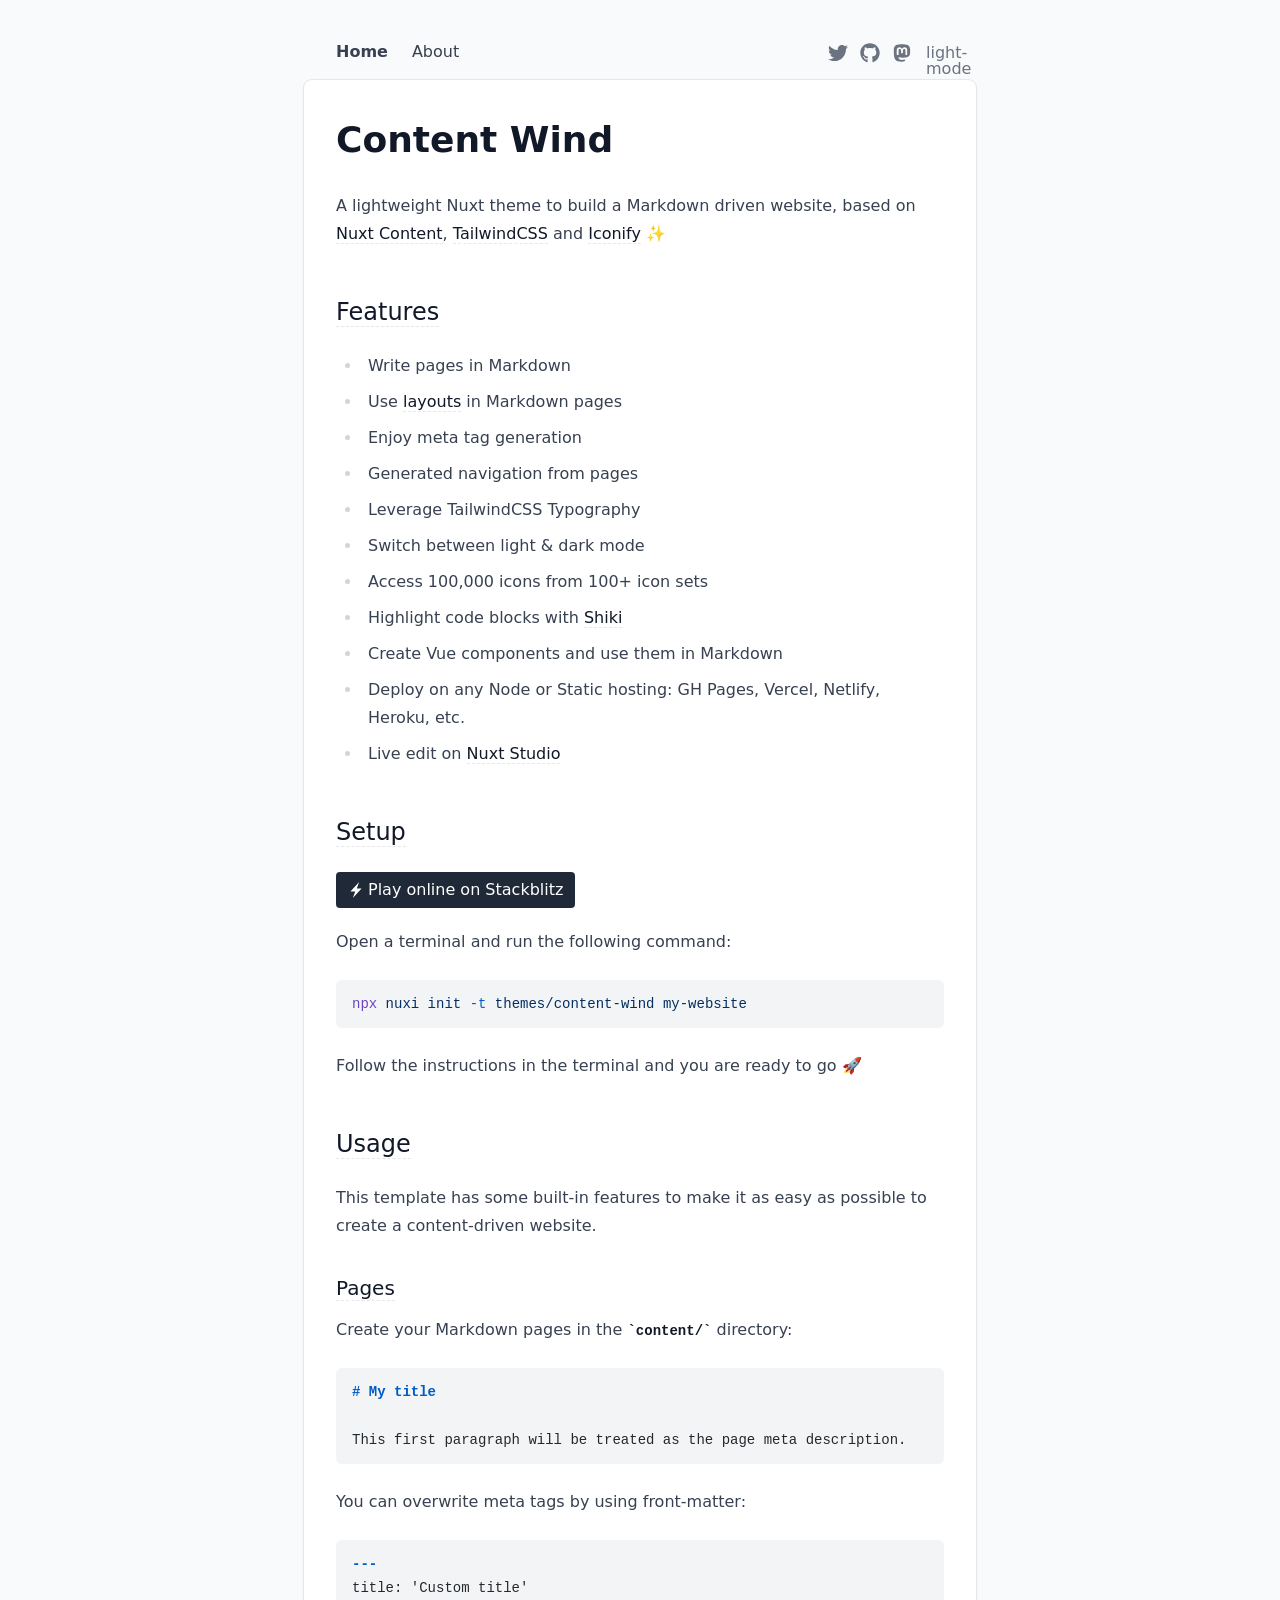
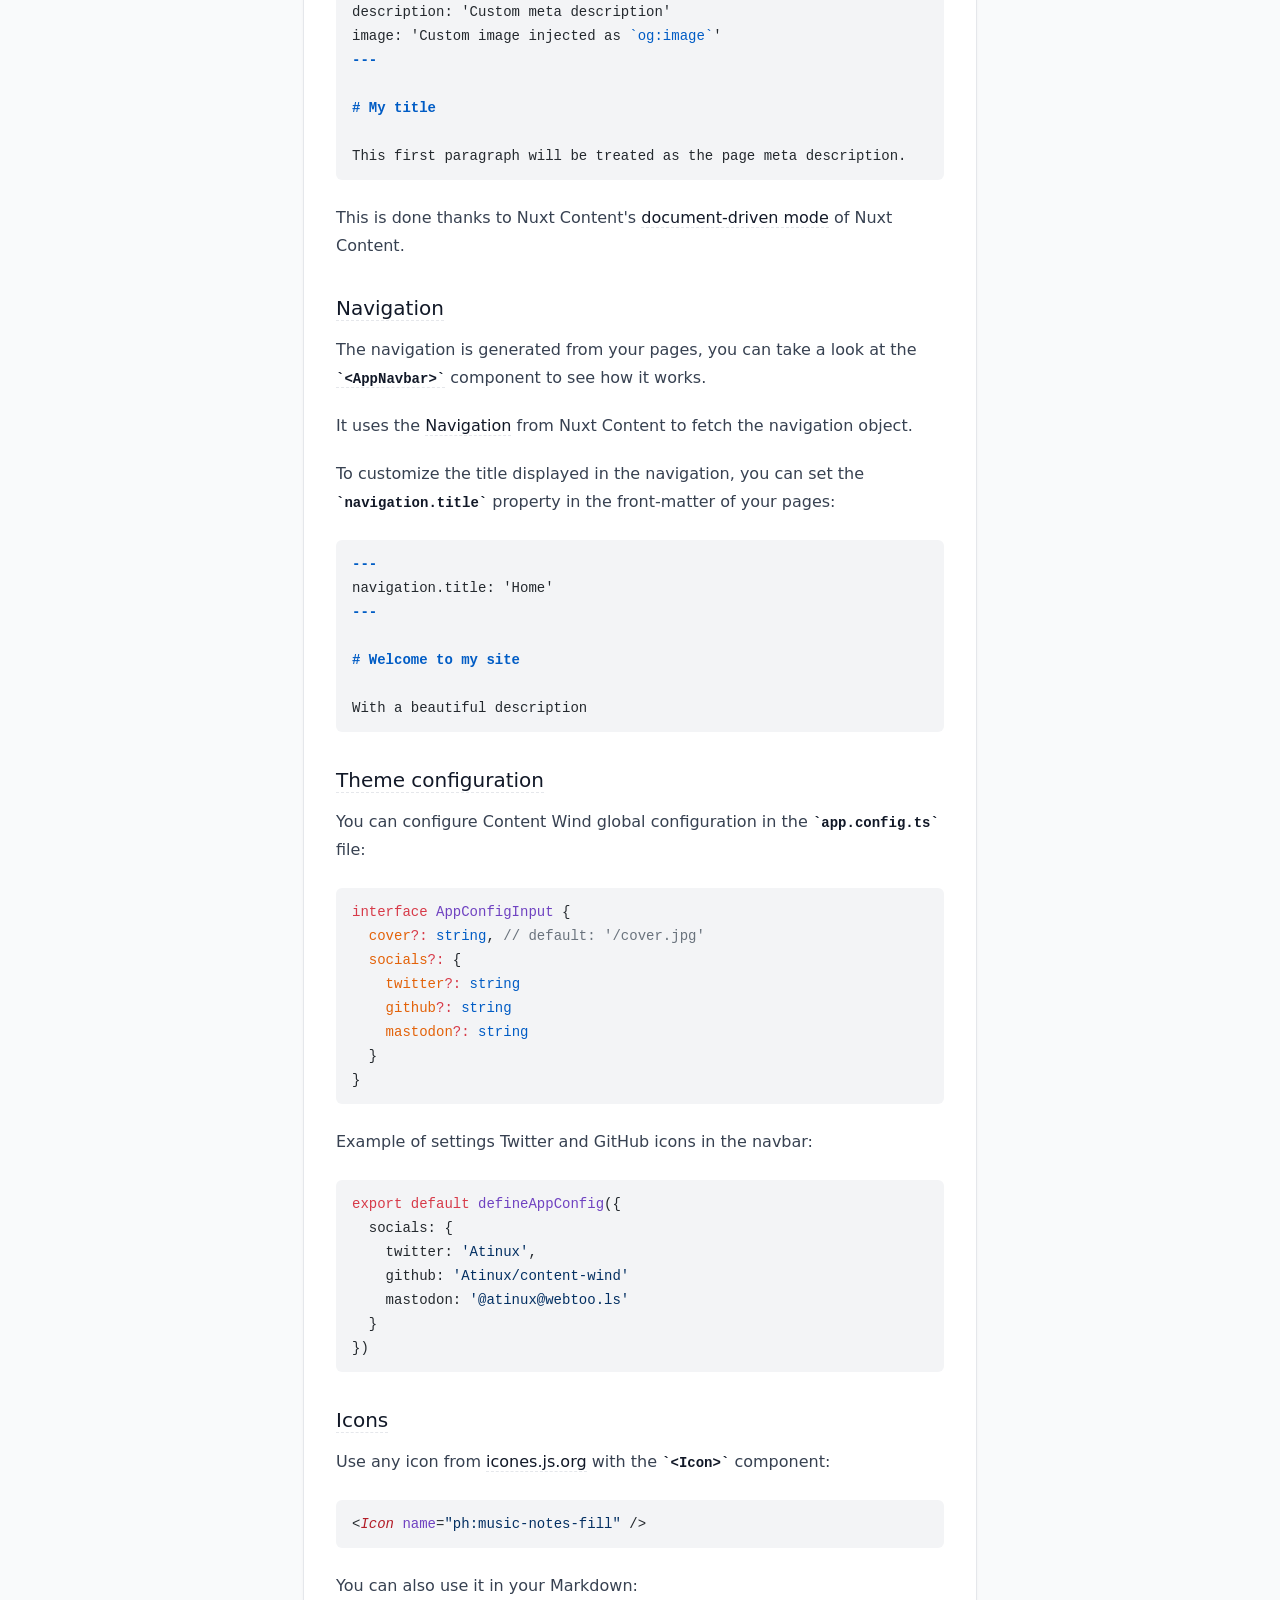
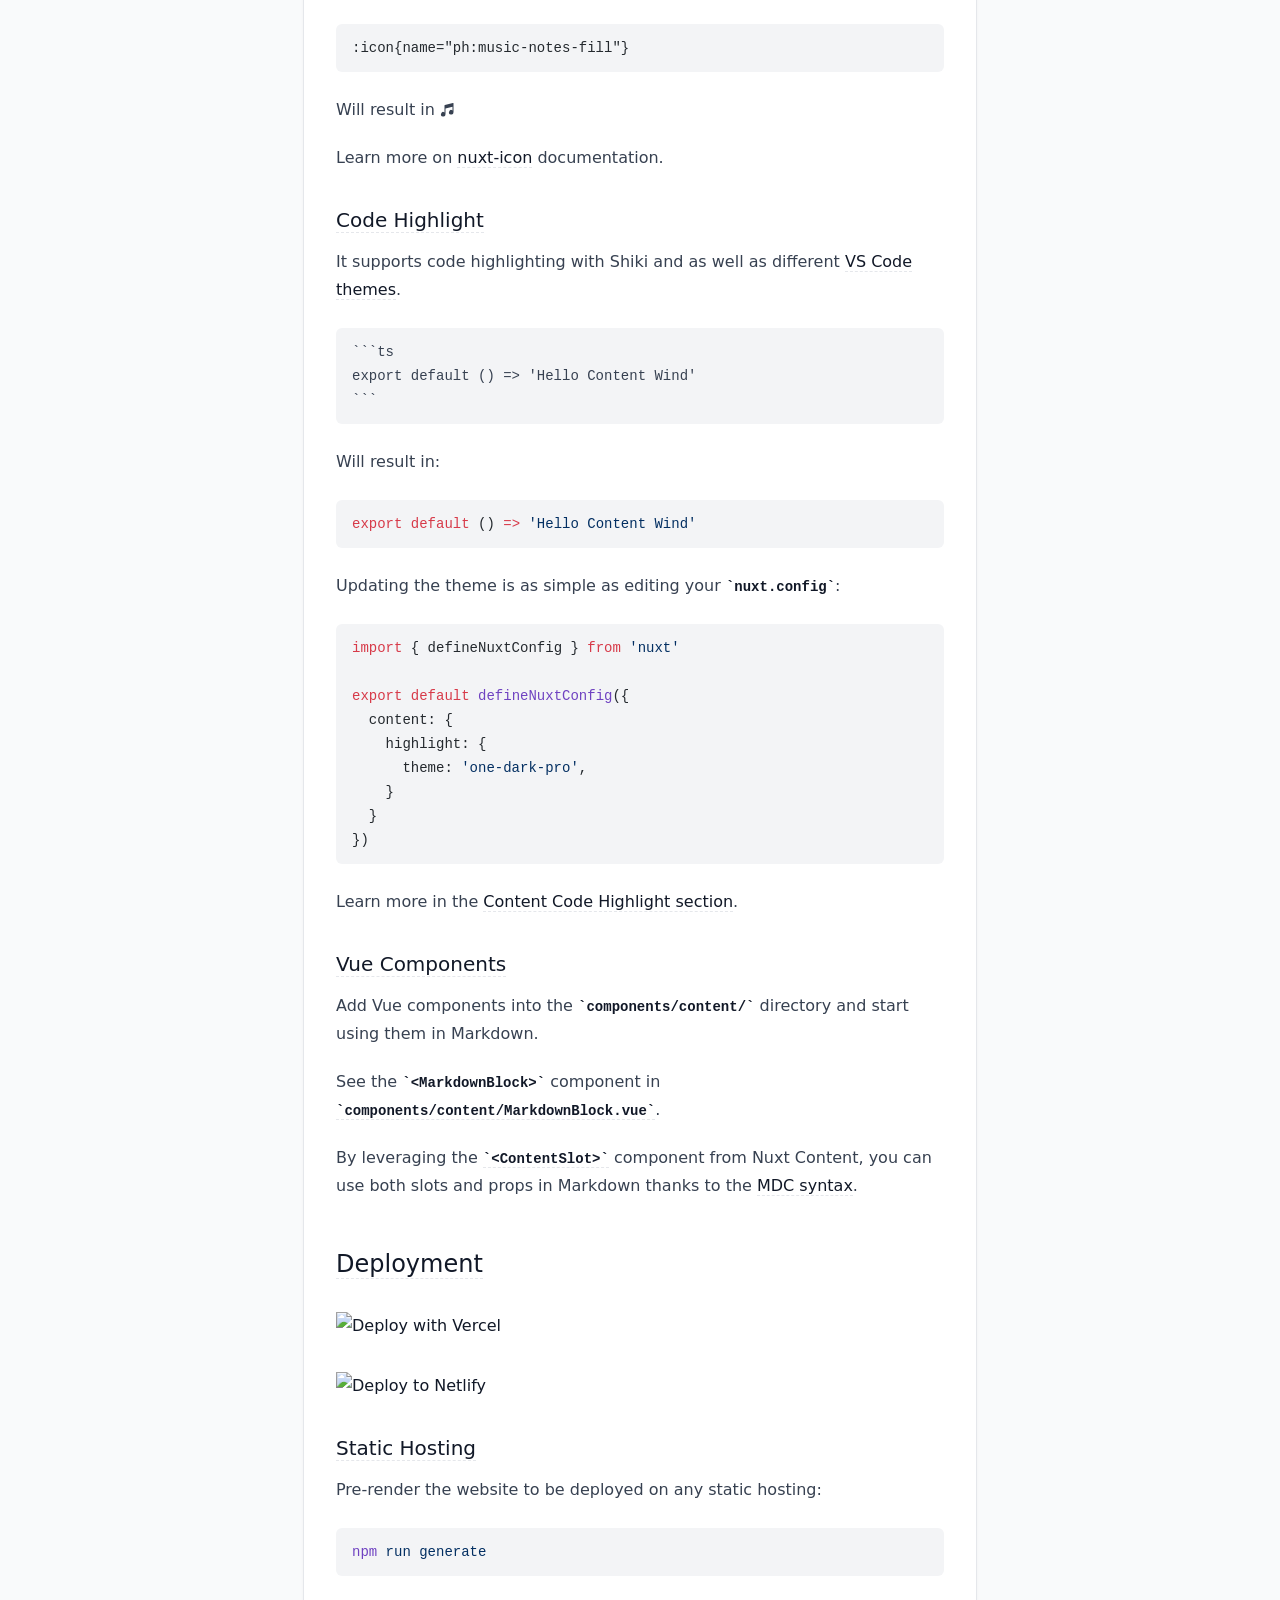
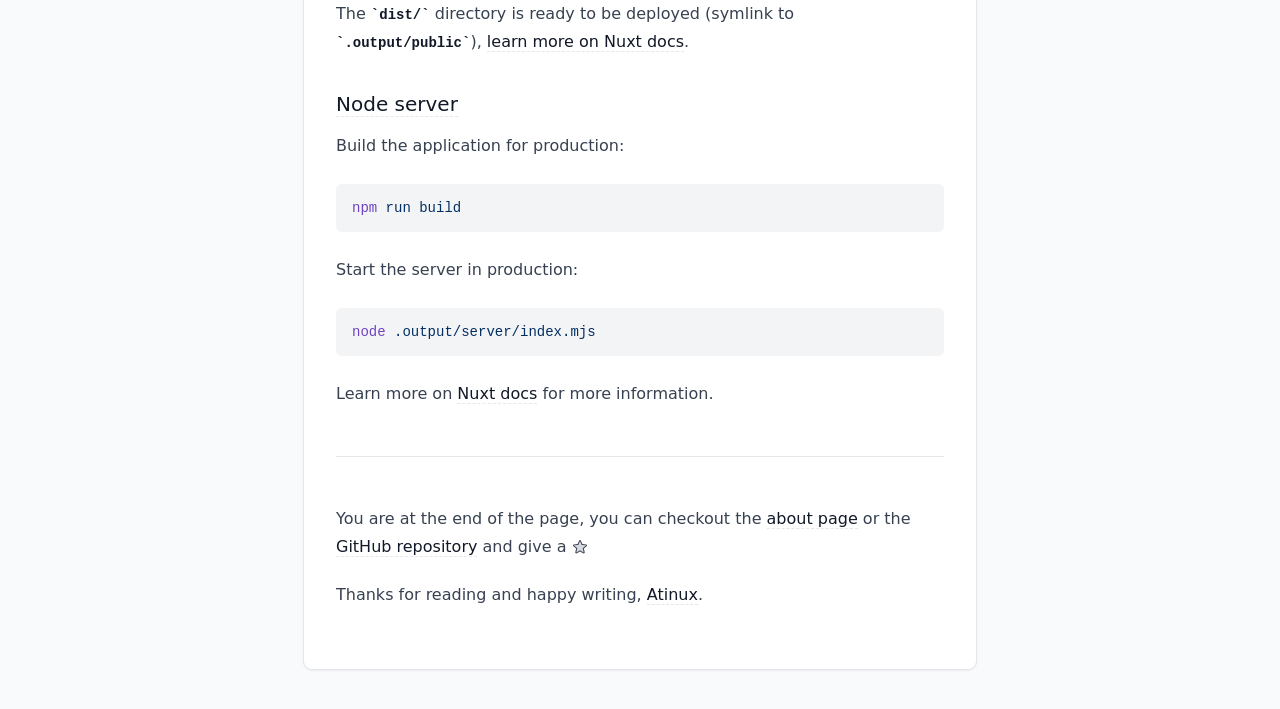
==== commit d04371be: "Deploying to gh-pages from @ larbish/content-wind-prod@fc2af8d2edb7e324b2c1f27709c2566a620debd6 🚀" ====
--- a/index.html
+++ b/index.html
@@ -1,67 +1,101 @@
-<!DOCTYPE html>
-<html lang="en">
-<head><meta charset="utf-8">
+<!DOCTYPE html><html  lang="en" data-capo=""><head><meta charset="utf-8">
+<meta name="viewport" content="width=device-width, initial-scale=1">
 <title>Content Wind</title>
-<meta name="viewport" content="width=device-width, initial-scale=1">
+<style>/*! tailwindcss v3.4.6 | MIT License | https://tailwindcss.com*/*,:after,:before{border:0 solid #e5e7eb;box-sizing:border-box}:after,:before{--tw-content:""}:host,html{line-height:1.5;-webkit-text-size-adjust:100%;font-family:ui-sans-serif,system-ui,sans-serif,Apple Color Emoji,Segoe UI Emoji,Segoe UI Symbol,Noto Color Emoji;font-feature-settings:normal;font-variation-settings:normal;tab-size:4;-webkit-tap-highlight-color:transparent}body{line-height:inherit;margin:0}hr{border-top-width:1px;color:inherit;height:0}abbr:where([title]){-webkit-text-decoration:underline dotted;text-decoration:underline dotted}h1,h2,h3,h4,h5,h6{font-size:inherit;font-weight:inherit}a{color:inherit;text-decoration:inherit}b,strong{font-weight:bolder}code,kbd,pre,samp{font-family:ui-monospace,SFMono-Regular,Menlo,Monaco,Consolas,Liberation Mono,Courier New,monospace;font-feature-settings:normal;font-size:1em;font-variation-settings:normal}small{font-size:80%}sub,sup{font-size:75%;line-height:0;position:relative;vertical-align:initial}sub{bottom:-.25em}sup{top:-.5em}table{border-collapse:collapse;border-color:inherit;text-indent:0}button,input,optgroup,select,textarea{color:inherit;font-family:inherit;font-feature-settings:inherit;font-size:100%;font-variation-settings:inherit;font-weight:inherit;letter-spacing:inherit;line-height:inherit;margin:0;padding:0}button,select{text-transform:none}button,input:where([type=button]),input:where([type=reset]),input:where([type=submit]){-webkit-appearance:button;background-color:initial;background-image:none}:-moz-focusring{outline:auto}:-moz-ui-invalid{box-shadow:none}progress{vertical-align:initial}::-webkit-inner-spin-button,::-webkit-outer-spin-button{height:auto}[type=search]{-webkit-appearance:textfield;outline-offset:-2px}::-webkit-search-decoration{-webkit-appearance:none}::-webkit-file-upload-button{-webkit-appearance:button;font:inherit}summary{display:list-item}blockquote,dd,dl,figure,h1,h2,h3,h4,h5,h6,hr,p,pre{margin:0}fieldset{margin:0}fieldset,legend{padding:0}menu,ol,ul{list-style:none;margin:0;padding:0}dialog{padding:0}textarea{resize:vertical}input::placeholder,textarea::placeholder{color:#9ca3af;opacity:1}[role=button],button{cursor:pointer}:disabled{cursor:default}audio,canvas,embed,iframe,img,object,svg,video{display:block;vertical-align:middle}img,video{height:auto;max-width:100%}[hidden]{display:none}*,::backdrop,:after,:before{--tw-border-spacing-x:0;--tw-border-spacing-y:0;--tw-translate-x:0;--tw-translate-y:0;--tw-rotate:0;--tw-skew-x:0;--tw-skew-y:0;--tw-scale-x:1;--tw-scale-y:1;--tw-pan-x: ;--tw-pan-y: ;--tw-pinch-zoom: ;--tw-scroll-snap-strictness:proximity;--tw-gradient-from-position: ;--tw-gradient-via-position: ;--tw-gradient-to-position: ;--tw-ordinal: ;--tw-slashed-zero: ;--tw-numeric-figure: ;--tw-numeric-spacing: ;--tw-numeric-fraction: ;--tw-ring-inset: ;--tw-ring-offset-width:0px;--tw-ring-offset-color:#fff;--tw-ring-color:#3b82f680;--tw-ring-offset-shadow:0 0 #0000;--tw-ring-shadow:0 0 #0000;--tw-shadow:0 0 #0000;--tw-shadow-colored:0 0 #0000;--tw-blur: ;--tw-brightness: ;--tw-contrast: ;--tw-grayscale: ;--tw-hue-rotate: ;--tw-invert: ;--tw-saturate: ;--tw-sepia: ;--tw-drop-shadow: ;--tw-backdrop-blur: ;--tw-backdrop-brightness: ;--tw-backdrop-contrast: ;--tw-backdrop-grayscale: ;--tw-backdrop-hue-rotate: ;--tw-backdrop-invert: ;--tw-backdrop-opacity: ;--tw-backdrop-saturate: ;--tw-backdrop-sepia: ;--tw-contain-size: ;--tw-contain-layout: ;--tw-contain-paint: ;--tw-contain-style: }.prose{color:var(--tw-prose-body);max-width:65ch}.prose :where(p):not(:where([class~=not-prose],[class~=not-prose] *)){margin-bottom:1.25em;margin-top:1.25em}.prose :where([class~=lead]):not(:where([class~=not-prose],[class~=not-prose] *)){color:var(--tw-prose-lead);font-size:1.25em;line-height:1.6;margin-bottom:1.2em;margin-top:1.2em}.prose :where(a):not(:where([class~=not-prose],[class~=not-prose] *)){color:var(--tw-prose-links);font-weight:500;text-decoration:underline}.prose :where(strong):not(:where([class~=not-prose],[class~=not-prose] *)){color:var(--tw-prose-bold);font-weight:600}.prose :where(a strong):not(:where([class~=not-prose],[class~=not-prose] *)){color:inherit}.prose :where(blockquote strong):not(:where([class~=not-prose],[class~=not-prose] *)){color:inherit}.prose :where(thead th strong):not(:where([class~=not-prose],[class~=not-prose] *)){color:inherit}.prose :where(ol):not(:where([class~=not-prose],[class~=not-prose] *)){list-style-type:decimal;margin-bottom:1.25em;margin-top:1.25em;padding-inline-start:1.625em}.prose :where(ol[type=A]):not(:where([class~=not-prose],[class~=not-prose] *)){list-style-type:upper-alpha}.prose :where(ol[type=a]):not(:where([class~=not-prose],[class~=not-prose] *)){list-style-type:lower-alpha}.prose :where(ol[type=A s]):not(:where([class~=not-prose],[class~=not-prose] *)){list-style-type:upper-alpha}.prose :where(ol[type=a s]):not(:where([class~=not-prose],[class~=not-prose] *)){list-style-type:lower-alpha}.prose :where(ol[type=I]):not(:where([class~=not-prose],[class~=not-prose] *)){list-style-type:upper-roman}.prose :where(ol[type=i]):not(:where([class~=not-prose],[class~=not-prose] *)){list-style-type:lower-roman}.prose :where(ol[type=I s]):not(:where([class~=not-prose],[class~=not-prose] *)){list-style-type:upper-roman}.prose :where(ol[type=i s]):not(:where([class~=not-prose],[class~=not-prose] *)){list-style-type:lower-roman}.prose :where(ol[type="1"]):not(:where([class~=not-prose],[class~=not-prose] *)){list-style-type:decimal}.prose :where(ul):not(:where([class~=not-prose],[class~=not-prose] *)){list-style-type:disc;margin-bottom:1.25em;margin-top:1.25em;padding-inline-start:1.625em}.prose :where(ol>li):not(:where([class~=not-prose],[class~=not-prose] *))::marker{color:var(--tw-prose-counters);font-weight:400}.prose :where(ul>li):not(:where([class~=not-prose],[class~=not-prose] *))::marker{color:var(--tw-prose-bullets)}.prose :where(dt):not(:where([class~=not-prose],[class~=not-prose] *)){color:var(--tw-prose-headings);font-weight:600;margin-top:1.25em}.prose :where(hr):not(:where([class~=not-prose],[class~=not-prose] *)){border-color:var(--tw-prose-hr);border-top-width:1px;margin-bottom:3em;margin-top:3em}.prose :where(blockquote):not(:where([class~=not-prose],[class~=not-prose] *)){border-inline-start-color:var(--tw-prose-quote-borders);border-inline-start-width:.25rem;color:var(--tw-prose-quotes);font-style:italic;font-weight:500;margin-bottom:1.6em;margin-top:1.6em;padding-inline-start:1em;quotes:"\201C""\201D""\2018""\2019"}.prose :where(blockquote p:first-of-type):not(:where([class~=not-prose],[class~=not-prose] *)):before{content:open-quote}.prose :where(blockquote p:last-of-type):not(:where([class~=not-prose],[class~=not-prose] *)):after{content:close-quote}.prose :where(h1):not(:where([class~=not-prose],[class~=not-prose] *)){color:var(--tw-prose-headings);font-size:2.25em;font-weight:800;line-height:1.1111111;margin-bottom:.8888889em;margin-top:0}.prose :where(h1 strong):not(:where([class~=not-prose],[class~=not-prose] *)){color:inherit;font-weight:900}.prose :where(h2):not(:where([class~=not-prose],[class~=not-prose] *)){color:var(--tw-prose-headings);font-size:1.5em;font-weight:700;line-height:1.3333333;margin-bottom:1em;margin-top:2em}.prose :where(h2 strong):not(:where([class~=not-prose],[class~=not-prose] *)){color:inherit;font-weight:800}.prose :where(h3):not(:where([class~=not-prose],[class~=not-prose] *)){color:var(--tw-prose-headings);font-size:1.25em;font-weight:600;line-height:1.6;margin-bottom:.6em;margin-top:1.6em}.prose :where(h3 strong):not(:where([class~=not-prose],[class~=not-prose] *)){color:inherit;font-weight:700}.prose :where(h4):not(:where([class~=not-prose],[class~=not-prose] *)){color:var(--tw-prose-headings);font-weight:600;line-height:1.5;margin-bottom:.5em;margin-top:1.5em}.prose :where(h4 strong):not(:where([class~=not-prose],[class~=not-prose] *)){color:inherit;font-weight:700}.prose :where(img):not(:where([class~=not-prose],[class~=not-prose] *)){margin-bottom:2em;margin-top:2em}.prose :where(picture):not(:where([class~=not-prose],[class~=not-prose] *)){display:block;margin-bottom:2em;margin-top:2em}.prose :where(video):not(:where([class~=not-prose],[class~=not-prose] *)){margin-bottom:2em;margin-top:2em}.prose :where(kbd):not(:where([class~=not-prose],[class~=not-prose] *)){border-radius:.3125rem;box-shadow:0 0 0 1px rgb(var(--tw-prose-kbd-shadows)/10%),0 3px 0 rgb(var(--tw-prose-kbd-shadows)/10%);color:var(--tw-prose-kbd);font-family:inherit;font-size:.875em;font-weight:500;padding-inline-end:.375em;padding-bottom:.1875em;padding-top:.1875em;padding-inline-start:.375em}.prose :where(code):not(:where([class~=not-prose],[class~=not-prose] *)){color:var(--tw-prose-code);font-size:.875em;font-weight:600}.prose :where(code):not(:where([class~=not-prose],[class~=not-prose] *)):before{content:"`"}.prose :where(code):not(:where([class~=not-prose],[class~=not-prose] *)):after{content:"`"}.prose :where(a code):not(:where([class~=not-prose],[class~=not-prose] *)){color:inherit}.prose :where(h1 code):not(:where([class~=not-prose],[class~=not-prose] *)){color:inherit}.prose :where(h2 code):not(:where([class~=not-prose],[class~=not-prose] *)){color:inherit;font-size:.875em}.prose :where(h3 code):not(:where([class~=not-prose],[class~=not-prose] *)){color:inherit;font-size:.9em}.prose :where(h4 code):not(:where([class~=not-prose],[class~=not-prose] *)){color:inherit}.prose :where(blockquote code):not(:where([class~=not-prose],[class~=not-prose] *)){color:inherit}.prose :where(thead th code):not(:where([class~=not-prose],[class~=not-prose] *)){color:inherit}.prose :where(pre):not(:where([class~=not-prose],[class~=not-prose] *)){background-color:var(--tw-prose-pre-bg);border-radius:.375rem;color:var(--tw-prose-pre-code);font-size:.875em;font-weight:400;line-height:1.7142857;margin-bottom:1.7142857em;margin-top:1.7142857em;overflow-x:auto;padding-inline-end:1.1428571em;padding-bottom:.8571429em;padding-top:.8571429em;padding-inline-start:1.1428571em}.prose :where(pre code):not(:where([class~=not-prose],[class~=not-prose] *)){background-color:initial;border-radius:0;border-width:0;color:inherit;font-family:inherit;font-size:inherit;font-weight:inherit;line-height:inherit;padding:0}.prose :where(pre code):not(:where([class~=not-prose],[class~=not-prose] *)):before{content:none}.prose :where(pre code):not(:where([class~=not-prose],[class~=not-prose] *)):after{content:none}.prose :where(table):not(:where([class~=not-prose],[class~=not-prose] *)){font-size:.875em;line-height:1.7142857;margin-bottom:2em;margin-top:2em;table-layout:auto;text-align:start;width:100%}.prose :where(thead):not(:where([class~=not-prose],[class~=not-prose] *)){border-bottom-color:var(--tw-prose-th-borders);border-bottom-width:1px}.prose :where(thead th):not(:where([class~=not-prose],[class~=not-prose] *)){color:var(--tw-prose-headings);font-weight:600;padding-inline-end:.5714286em;padding-bottom:.5714286em;padding-inline-start:.5714286em;vertical-align:bottom}.prose :where(tbody tr):not(:where([class~=not-prose],[class~=not-prose] *)){border-bottom-color:var(--tw-prose-td-borders);border-bottom-width:1px}.prose :where(tbody tr:last-child):not(:where([class~=not-prose],[class~=not-prose] *)){border-bottom-width:0}.prose :where(tbody td):not(:where([class~=not-prose],[class~=not-prose] *)){vertical-align:initial}.prose :where(tfoot):not(:where([class~=not-prose],[class~=not-prose] *)){border-top-color:var(--tw-prose-th-borders);border-top-width:1px}.prose :where(tfoot td):not(:where([class~=not-prose],[class~=not-prose] *)){vertical-align:top}.prose :where(figure>*):not(:where([class~=not-prose],[class~=not-prose] *)){margin-bottom:0;margin-top:0}.prose :where(figcaption):not(:where([class~=not-prose],[class~=not-prose] *)){color:var(--tw-prose-captions);font-size:.875em;line-height:1.4285714;margin-top:.8571429em}.prose{--tw-prose-body:#374151;--tw-prose-headings:#111827;--tw-prose-lead:#4b5563;--tw-prose-links:#111827;--tw-prose-bold:#111827;--tw-prose-counters:#6b7280;--tw-prose-bullets:#d1d5db;--tw-prose-hr:#e5e7eb;--tw-prose-quotes:#111827;--tw-prose-quote-borders:#e5e7eb;--tw-prose-captions:#6b7280;--tw-prose-kbd:#111827;--tw-prose-kbd-shadows:17 24 39;--tw-prose-code:#111827;--tw-prose-pre-code:#e5e7eb;--tw-prose-pre-bg:#1f2937;--tw-prose-th-borders:#d1d5db;--tw-prose-td-borders:#e5e7eb;--tw-prose-invert-body:#d1d5db;--tw-prose-invert-headings:#fff;--tw-prose-invert-lead:#9ca3af;--tw-prose-invert-links:#fff;--tw-prose-invert-bold:#fff;--tw-prose-invert-counters:#9ca3af;--tw-prose-invert-bullets:#4b5563;--tw-prose-invert-hr:#374151;--tw-prose-invert-quotes:#f3f4f6;--tw-prose-invert-quote-borders:#374151;--tw-prose-invert-captions:#9ca3af;--tw-prose-invert-kbd:#fff;--tw-prose-invert-kbd-shadows:255 255 255;--tw-prose-invert-code:#fff;--tw-prose-invert-pre-code:#d1d5db;--tw-prose-invert-pre-bg:#00000080;--tw-prose-invert-th-borders:#4b5563;--tw-prose-invert-td-borders:#374151;font-size:1rem;line-height:1.75}.prose :where(picture>img):not(:where([class~=not-prose],[class~=not-prose] *)){margin-bottom:0;margin-top:0}.prose :where(li):not(:where([class~=not-prose],[class~=not-prose] *)){margin-bottom:.5em;margin-top:.5em}.prose :where(ol>li):not(:where([class~=not-prose],[class~=not-prose] *)){padding-inline-start:.375em}.prose :where(ul>li):not(:where([class~=not-prose],[class~=not-prose] *)){padding-inline-start:.375em}.prose :where(.prose>ul>li p):not(:where([class~=not-prose],[class~=not-prose] *)){margin-bottom:.75em;margin-top:.75em}.prose :where(.prose>ul>li>p:first-child):not(:where([class~=not-prose],[class~=not-prose] *)){margin-top:1.25em}.prose :where(.prose>ul>li>p:last-child):not(:where([class~=not-prose],[class~=not-prose] *)){margin-bottom:1.25em}.prose :where(.prose>ol>li>p:first-child):not(:where([class~=not-prose],[class~=not-prose] *)){margin-top:1.25em}.prose :where(.prose>ol>li>p:last-child):not(:where([class~=not-prose],[class~=not-prose] *)){margin-bottom:1.25em}.prose :where(ul ul,ul ol,ol ul,ol ol):not(:where([class~=not-prose],[class~=not-prose] *)){margin-bottom:.75em;margin-top:.75em}.prose :where(dl):not(:where([class~=not-prose],[class~=not-prose] *)){margin-bottom:1.25em;margin-top:1.25em}.prose :where(dd):not(:where([class~=not-prose],[class~=not-prose] *)){margin-top:.5em;padding-inline-start:1.625em}.prose :where(hr+*):not(:where([class~=not-prose],[class~=not-prose] *)){margin-top:0}.prose :where(h2+*):not(:where([class~=not-prose],[class~=not-prose] *)){margin-top:0}.prose :where(h3+*):not(:where([class~=not-prose],[class~=not-prose] *)){margin-top:0}.prose :where(h4+*):not(:where([class~=not-prose],[class~=not-prose] *)){margin-top:0}.prose :where(thead th:first-child):not(:where([class~=not-prose],[class~=not-prose] *)){padding-inline-start:0}.prose :where(thead th:last-child):not(:where([class~=not-prose],[class~=not-prose] *)){padding-inline-end:0}.prose :where(tbody td,tfoot td):not(:where([class~=not-prose],[class~=not-prose] *)){padding-inline-end:.5714286em;padding-bottom:.5714286em;padding-top:.5714286em;padding-inline-start:.5714286em}.prose :where(tbody td:first-child,tfoot td:first-child):not(:where([class~=not-prose],[class~=not-prose] *)){padding-inline-start:0}.prose :where(tbody td:last-child,tfoot td:last-child):not(:where([class~=not-prose],[class~=not-prose] *)){padding-inline-end:0}.prose :where(figure):not(:where([class~=not-prose],[class~=not-prose] *)){margin-bottom:2em;margin-top:2em}.prose :where(.prose>:first-child):not(:where([class~=not-prose],[class~=not-prose] *)){margin-top:0}.prose :where(.prose>:last-child):not(:where([class~=not-prose],[class~=not-prose] *)){margin-bottom:0}.sr-only{height:1px;margin:-1px;overflow:hidden;padding:0;position:absolute;width:1px;clip:rect(0,0,0,0);border-width:0;white-space:nowrap}.static{position:static}.m-auto{margin:auto}.mx-auto{margin-left:auto;margin-right:auto}.mr-6{margin-right:1.5rem}.block{display:block}.inline-block{display:inline-block}.flex{display:flex}.inline-flex{display:inline-flex}.h-4{height:1rem}.h-5{height:1.25rem}.w-4{width:1rem}.w-5{width:1.25rem}.max-w-2xl{max-width:42rem}.max-w-full{max-width:100%}.max-w-none{max-width:none}.items-center{align-items:center}.justify-between{justify-content:space-between}.gap-1{gap:.25rem}.space-x-3>:not([hidden])~:not([hidden]){--tw-space-x-reverse:0;margin-left:calc(.75rem*(1 - var(--tw-space-x-reverse)));margin-right:calc(.75rem*var(--tw-space-x-reverse))}.overflow-x-auto{overflow-x:auto}.rounded{border-radius:.25rem}.bg-gray-50{--tw-bg-opacity:1;background-color:rgb(249 250 251/var(--tw-bg-opacity))}.bg-gray-800{--tw-bg-opacity:1;background-color:rgb(31 41 55/var(--tw-bg-opacity))}.bg-white{--tw-bg-opacity:1;background-color:rgb(255 255 255/var(--tw-bg-opacity))}.px-3{padding-left:.75rem;padding-right:.75rem}.px-4{padding-left:1rem;padding-right:1rem}.py-1{padding-bottom:.25rem;padding-top:.25rem}.py-10{padding-bottom:2.5rem;padding-top:2.5rem}.py-4{padding-bottom:1rem;padding-top:1rem}.text-2xl{font-size:1.5rem;line-height:2rem}.font-bold{font-weight:700}.text-black{--tw-text-opacity:1;color:rgb(0 0 0/var(--tw-text-opacity))}.text-gray-500{--tw-text-opacity:1;color:rgb(107 114 128/var(--tw-text-opacity))}.text-gray-700{--tw-text-opacity:1;color:rgb(55 65 81/var(--tw-text-opacity))}.text-white{--tw-text-opacity:1;color:rgb(255 255 255/var(--tw-text-opacity))}.no-underline{text-decoration-line:none}.ring-1{--tw-ring-offset-shadow:var(--tw-ring-inset) 0 0 0 var(--tw-ring-offset-width) var(--tw-ring-offset-color);--tw-ring-shadow:var(--tw-ring-inset) 0 0 0 calc(1px + var(--tw-ring-offset-width)) var(--tw-ring-color);box-shadow:var(--tw-ring-offset-shadow),var(--tw-ring-shadow),var(--tw-shadow,0 0 #0000)}.ring-gray-200{--tw-ring-opacity:1;--tw-ring-color:rgb(229 231 235/var(--tw-ring-opacity))}.transition{transition-duration:.15s;transition-property:color,background-color,border-color,text-decoration-color,fill,stroke,opacity,box-shadow,transform,filter,-webkit-backdrop-filter;transition-property:color,background-color,border-color,text-decoration-color,fill,stroke,opacity,box-shadow,transform,filter,backdrop-filter;transition-property:color,background-color,border-color,text-decoration-color,fill,stroke,opacity,box-shadow,transform,filter,backdrop-filter,-webkit-backdrop-filter;transition-timing-function:cubic-bezier(.4,0,.2,1)}.dark\:prose-invert:is(.dark *){--tw-prose-body:var(--tw-prose-invert-body);--tw-prose-headings:var(--tw-prose-invert-headings);--tw-prose-lead:var(--tw-prose-invert-lead);--tw-prose-links:var(--tw-prose-invert-links);--tw-prose-bold:var(--tw-prose-invert-bold);--tw-prose-counters:var(--tw-prose-invert-counters);--tw-prose-bullets:var(--tw-prose-invert-bullets);--tw-prose-hr:var(--tw-prose-invert-hr);--tw-prose-quotes:var(--tw-prose-invert-quotes);--tw-prose-quote-borders:var(--tw-prose-invert-quote-borders);--tw-prose-captions:var(--tw-prose-invert-captions);--tw-prose-kbd:var(--tw-prose-invert-kbd);--tw-prose-kbd-shadows:var(--tw-prose-invert-kbd-shadows);--tw-prose-code:var(--tw-prose-invert-code);--tw-prose-pre-code:var(--tw-prose-invert-pre-code);--tw-prose-pre-bg:var(--tw-prose-invert-pre-bg);--tw-prose-th-borders:var(--tw-prose-invert-th-borders);--tw-prose-td-borders:var(--tw-prose-invert-td-borders)}.hover\:text-gray-700:hover{--tw-text-opacity:1;color:rgb(55 65 81/var(--tw-text-opacity))}.prose-a\:border-b :is(:where(a):not(:where([class~=not-prose],[class~=not-prose] *))){border-bottom-width:1px}.prose-a\:border-dashed :is(:where(a):not(:where([class~=not-prose],[class~=not-prose] *))){border-style:dashed}.prose-a\:font-normal :is(:where(a):not(:where([class~=not-prose],[class~=not-prose] *))){font-weight:400}.prose-a\:no-underline :is(:where(a):not(:where([class~=not-prose],[class~=not-prose] *))){text-decoration-line:none}.hover\:prose-a\:border-solid :is(:where(a):not(:where([class~=not-prose],[class~=not-prose] *))):hover{border-style:solid}.hover\:prose-a\:border-primary-400 :is(:where(a):not(:where([class~=not-prose],[class~=not-prose] *))):hover{--tw-border-opacity:1;border-color:rgb(52 211 153/var(--tw-border-opacity))}.hover\:prose-a\:text-primary-400 :is(:where(a):not(:where([class~=not-prose],[class~=not-prose] *))):hover{--tw-text-opacity:1;color:rgb(52 211 153/var(--tw-text-opacity))}.prose-pre\:bg-gray-100 :is(:where(pre):not(:where([class~=not-prose],[class~=not-prose] *))){--tw-bg-opacity:1;background-color:rgb(243 244 246/var(--tw-bg-opacity))}.dark\:bg-gray-200:is(.dark *){--tw-bg-opacity:1;background-color:rgb(229 231 235/var(--tw-bg-opacity))}.dark\:bg-gray-800:is(.dark *){--tw-bg-opacity:1;background-color:rgb(31 41 55/var(--tw-bg-opacity))}.dark\:bg-gray-900:is(.dark *){--tw-bg-opacity:1;background-color:rgb(17 24 39/var(--tw-bg-opacity))}.dark\:text-gray-100:is(.dark *){--tw-text-opacity:1;color:rgb(243 244 246/var(--tw-text-opacity))}.dark\:text-gray-200:is(.dark *){--tw-text-opacity:1;color:rgb(229 231 235/var(--tw-text-opacity))}.dark\:text-gray-300:is(.dark *){--tw-text-opacity:1;color:rgb(209 213 219/var(--tw-text-opacity))}.dark\:text-gray-950:is(.dark *){--tw-text-opacity:1;color:rgb(3 7 18/var(--tw-text-opacity))}.dark\:ring-gray-700:is(.dark *){--tw-ring-opacity:1;--tw-ring-color:rgb(55 65 81/var(--tw-ring-opacity))}.dark\:hover\:text-gray-300:hover:is(.dark *){--tw-text-opacity:1;color:rgb(209 213 219/var(--tw-text-opacity))}.dark\:prose-pre\:bg-gray-900 :is(:where(pre):not(:where([class~=not-prose],[class~=not-prose] *))):is(.dark *){--tw-bg-opacity:1;background-color:rgb(17 24 39/var(--tw-bg-opacity))}@media (min-width:640px){.sm\:rounded{border-radius:.25rem}.sm\:rounded-lg{border-radius:.5rem}.sm\:px-8{padding-left:2rem;padding-right:2rem}.sm\:pb-10{padding-bottom:2.5rem}.sm\:pt-6{padding-top:1.5rem}.sm\:shadow{--tw-shadow:0 1px 3px 0 #0000001a,0 1px 2px -1px #0000001a;--tw-shadow-colored:0 1px 3px 0 var(--tw-shadow-color),0 1px 2px -1px var(--tw-shadow-color);box-shadow:var(--tw-ring-offset-shadow,0 0 #0000),var(--tw-ring-shadow,0 0 #0000),var(--tw-shadow)}}</style>
+<style>.icon[data-v-c62990a0]{display:inline-block;vertical-align:middle}</style>
+<style>body{--tw-bg-opacity:1;background-color:rgb(249 250 251/var(--tw-bg-opacity));--tw-text-opacity:1;color:rgb(0 0 0/var(--tw-text-opacity))}body:is(.dark *){--tw-bg-opacity:1;background-color:rgb(17 24 39/var(--tw-bg-opacity));--tw-text-opacity:1;color:rgb(255 255 255/var(--tw-text-opacity))}</style>
+<style>pre code .line{display:block;min-height:1rem}</style>
+<link rel="stylesheet" href="/_nuxt/entry.ZqD91skP.css">
+<link rel="stylesheet" href="/_nuxt/ProsePre.CchFRBtv.css">
+<link rel="preload" as="fetch" crossorigin="anonymous" href="/_payload.json?83be69f7-0ce9-4fbf-a862-181d39f8a126">
+<link rel="modulepreload" as="script" crossorigin href="/_nuxt/DruhIStc.js">
+<link rel="modulepreload" as="script" crossorigin href="/_nuxt/DShBsQW5.js">
+<link rel="modulepreload" as="script" crossorigin href="/_nuxt/cPJBqTQW.js">
+<link rel="modulepreload" as="script" crossorigin href="/_nuxt/eSy-v9Ag.js">
+<link rel="modulepreload" as="script" crossorigin href="/_nuxt/BsqSpZVS.js">
+<link rel="modulepreload" as="script" crossorigin href="/_nuxt/Dnd51l0P.js">
+<link rel="modulepreload" as="script" crossorigin href="/_nuxt/DwJ24O0H.js">
+<link rel="modulepreload" as="script" crossorigin href="/_nuxt/lgPTmr1u.js">
+<link rel="modulepreload" as="script" crossorigin href="/_nuxt/izkOa5An.js">
+<link rel="modulepreload" as="script" crossorigin href="/_nuxt/BTlBiICx.js">
+<link rel="modulepreload" as="script" crossorigin href="/_nuxt/O-Mbk0I1.js">
+<link rel="modulepreload" as="script" crossorigin href="/_nuxt/DnyAB4An.js">
+<link rel="modulepreload" as="script" crossorigin href="/_nuxt/DBpAu82p.js">
+<link rel="modulepreload" as="script" crossorigin href="/_nuxt/DCTehjm-.js">
+<link rel="modulepreload" as="script" crossorigin href="/_nuxt/BgHYlEux.js">
+<link rel="modulepreload" as="script" crossorigin href="/_nuxt/DMhPwzER.js">
+<link rel="modulepreload" as="script" crossorigin href="/_nuxt/BjIBcGHz.js">
+<link rel="modulepreload" as="script" crossorigin href="/_nuxt/DEi7Gkhv.js">
+<link rel="modulepreload" as="script" crossorigin href="/_nuxt/DPNSQRBx.js">
+<link rel="modulepreload" as="script" crossorigin href="/_nuxt/C5AXp35b.js">
+<link rel="modulepreload" as="script" crossorigin href="/_nuxt/BfQq0ndb.js">
+<link rel="modulepreload" as="script" crossorigin href="/_nuxt/BsnoqqFK.js">
+<link rel="modulepreload" as="script" crossorigin href="/_nuxt/IoiHmBfd.js">
+<link rel="modulepreload" as="script" crossorigin href="/_nuxt/C9UCSDus.js">
+<link rel="modulepreload" as="script" crossorigin href="/_nuxt/anhdu2DM.js">
+<link rel="modulepreload" as="script" crossorigin href="/_nuxt/BsEu96RX.js">
+<link rel="prefetch" as="script" crossorigin href="/_nuxt/B8-t1QJC.js">
+<link rel="prefetch" as="script" crossorigin href="/_nuxt/CbSi-O1X.js">
+<link rel="prefetch" as="style" href="/_nuxt/useStudio.Dkj-KCtF.css">
+<link rel="prefetch" as="script" crossorigin href="/_nuxt/BAZDs4cc.js">
+<link rel="prefetch" as="script" crossorigin href="/_nuxt/BIsJdsE4.js">
+<link rel="prefetch" as="script" crossorigin href="/_nuxt/-ybBMay3.js">
 <meta content="/cover.jpg" property="og:image">
 <meta name="twitter:card" content="summary_large_image">
 <meta property="og:title" content="Content Wind">
 <meta name="description" content="A lightweight Nuxt theme to build a Markdown driven website, based on Nuxt Content, TailwindCSS and Iconify ✨">
-<meta property="og:description" content="A lightweight Nuxt theme to build a Markdown driven website, based on Nuxt Content, TailwindCSS and Iconify ✨"><link rel="modulepreload" href="/_payload.js"><style id="pinceau-theme">@media { :root {--pinceau-mq: initial; --elements-border-secondary-hover: [object Object];--elements-backdrop-background: #fffc;--elements-backdrop-filter: saturate(200%) blur(20px);--elements-container-maxWidth: 80rem;--prose-code-inline-padding: 0.2rem 0.375rem 0.2rem 0.375rem;--prose-code-block-backdropFilter: contrast(1);--prose-code-block-border-style: solid;--prose-code-block-border-width: 1px;--prose-tbody-tr-borderBottom-style: dashed;--prose-tbody-tr-borderBottom-width: 1px;--prose-th-textAlign: inherit;--prose-thead-borderBottom-style: solid;--prose-thead-borderBottom-width: 1px;--prose-thead-border-style: solid;--prose-thead-border-width: 0px;--prose-table-textAlign: start;--prose-hr-width: 1px;--prose-hr-style: solid;--prose-li-listStylePosition: outside;--prose-ol-li-markerColor: currentColor;--prose-ol-paddingInlineStart: 21px;--prose-ol-listStyleType: decimal;--prose-ul-li-markerColor: currentColor;--prose-ul-paddingInlineStart: 21px;--prose-ul-listStyleType: disc;--prose-blockquote-border-style: solid;--prose-blockquote-border-width: 4px;--prose-blockquote-quotes: '201C' '201D' '2018' '2019';--prose-blockquote-paddingInlineStart: 24px;--prose-a-code-color-hover: currentColor;--prose-a-code-color-static: currentColor;--prose-a-hasCode-borderBottom: none;--prose-a-border-distance: 2px;--prose-a-border-color-hover: currentColor;--prose-a-border-color-static: currentColor;--prose-a-border-style-hover: solid;--prose-a-border-style-static: dashed;--prose-a-border-width: 1px;--prose-a-color-static: inherit;--prose-a-textDecoration: none;--prose-h6-margin: 3rem 0 2rem;--prose-h5-margin: 3rem 0 2rem;--prose-h4-margin: 3rem 0 2rem;--prose-h3-margin: 3rem 0 2rem;--prose-h2-margin: 3rem 0 2rem;--prose-h1-margin: 0 0 2rem;--typography-lead-loose: 2;--typography-lead-relaxed: 1.625;--typography-lead-normal: 1.5;--typography-lead-snug: 1.375;--typography-lead-tight: 1.25;--typography-lead-none: 1;--typography-lead-10: 2.5rem;--typography-lead-9: 2.25rem;--typography-lead-8: 2rem;--typography-lead-7: 1.75rem;--typography-lead-6: 1.5rem;--typography-lead-5: 1.25rem;--typography-lead-4: 1rem;--typography-lead-3: .75rem;--typography-lead-2: .5rem;--typography-lead-1: .025rem;--typography-fontWeight-black: 900;--typography-fontWeight-extrabold: 800;--typography-fontWeight-bold: 700;--typography-fontWeight-semibold: 600;--typography-fontWeight-medium: 500;--typography-fontWeight-normal: 400;--typography-fontWeight-light: 300;--typography-fontWeight-extralight: 200;--typography-fontWeight-thin: 100;--typography-fontSize-9xl: 128px;--typography-fontSize-8xl: 96px;--typography-fontSize-7xl: 72px;--typography-fontSize-6xl: 60px;--typography-fontSize-5xl: 48px;--typography-fontSize-4xl: 36px;--typography-fontSize-3xl: 30px;--typography-fontSize-2xl: 24px;--typography-fontSize-xl: 20px;--typography-fontSize-lg: 18px;--typography-fontSize-base: 16px;--typography-fontSize-sm: 14px;--typography-fontSize-xs: 12px;--typography-letterSpacing-wide: 0.025em;--typography-letterSpacing-tight: -0.025em;--typography-verticalMargin-base: 24px;--typography-verticalMargin-sm: 16px;--lead-loose: 2;--lead-relaxed: 1.625;--lead-normal: 1.5;--lead-snug: 1.375;--lead-tight: 1.25;--lead-none: 1;--lead-10: 2.5rem;--lead-9: 2.25rem;--lead-8: 2rem;--lead-7: 1.75rem;--lead-6: 1.5rem;--lead-5: 1.25rem;--lead-4: 1rem;--lead-3: .75rem;--lead-2: .5rem;--lead-1: .025rem;--letterSpacing-widest: 0.1em;--letterSpacing-wider: 0.05em;--letterSpacing-wide: 0.025em;--letterSpacing-normal: 0em;--letterSpacing-tight: -0.025em;--letterSpacing-tighter: -0.05em;--fontSize-9xl: 8rem;--fontSize-8xl: 6rem;--fontSize-7xl: 4.5rem;--fontSize-6xl: 3.75rem;--fontSize-5xl: 3rem;--fontSize-4xl: 2.25rem;--fontSize-3xl: 1.875rem;--fontSize-2xl: 1.5rem;--fontSize-xl: 1.25rem;--fontSize-lg: 1.125rem;--fontSize-base: 1rem;--fontSize-sm: 0.875rem;--fontSize-xs: 0.75rem;--fontWeight-black: 900;--fontWeight-extrabold: 800;--fontWeight-bold: 700;--fontWeight-semibold: 600;--fontWeight-medium: 500;--fontWeight-normal: 400;--fontWeight-light: 300;--fontWeight-extralight: 200;--fontWeight-thin: 100;--font-mono: ui-monospace, SFMono-Regular, Menlo, Monaco, Consolas, Liberation Mono, Courier New, monospace;--font-serif: ui-serif, Georgia, Cambria, Times New Roman, Times, serif;--font-sans: ui-sans-serif, system-ui, -apple-system, BlinkMacSystemFont, Segoe UI, Roboto, Helvetica Neue, Arial, Noto Sans, sans-serif, Apple Color Emoji, Segoe UI Emoji, Segoe UI Symbol, Noto Color Emoji;--opacity-total: 1;--opacity-high: 0.8;--opacity-medium: 0.5;--opacity-soft: 0.3;--opacity-light: 0.15;--opacity-bright: 0.1;--opacity-noOpacity: 0;--borderWidth-lg: 3px;--borderWidth-md: 2px;--borderWidth-sm: 1px;--borderWidth-noBorder: 0;--space-rem-875: 0.875rem;--space-rem-625: 0.625rem;--space-rem-375: 0.375rem;--space-rem-125: 0.125rem;--space-px: 1px;--space-128: 32rem;--space-96: 24rem;--space-80: 20rem;--space-72: 18rem;--space-64: 16rem;--space-60: 15rem;--space-56: 14rem;--space-52: 13rem;--space-48: 12rem;--space-44: 11rem;--space-40: 10rem;--space-36: 9rem;--space-32: 8rem;--space-28: 7rem;--space-24: 6rem;--space-20: 5rem;--space-16: 4rem;--space-14: 3.5rem;--space-12: 3rem;--space-11: 2.75rem;--space-10: 2.5rem;--space-9: 2.25rem;--space-8: 2rem;--space-7: 1.75rem;--space-6: 1.5rem;--space-5: 1.25rem;--space-4: 1rem;--space-3: 0.75rem;--space-2: 0.5rem;--space-1: 0.25rem;--space-0: 0px;--size-full: 100%;--size-7xl: 80rem;--size-6xl: 72rem;--size-5xl: 64rem;--size-4xl: 56rem;--size-3xl: 48rem;--size-2xl: 42rem;--size-xl: 36rem;--size-lg: 32rem;--size-md: 28rem;--size-sm: 24rem;--size-xs: 20rem;--size-200: 200px;--size-104: 104px;--size-80: 80px;--size-64: 64px;--size-56: 56px;--size-48: 48px;--size-40: 40px;--size-32: 32px;--size-24: 24px;--size-20: 20px;--size-16: 16px;--size-12: 12px;--size-8: 8px;--size-6: 6px;--size-4: 4px;--size-2: 2px;--size-0: 0px;--radii-full: 9999px;--radii-3xl: 1.75rem;--radii-2xl: 1.5rem;--radii-xl: 1rem;--radii-lg: 0.75rem;--radii-md: 0.5rem;--radii-sm: 0.375rem;--radii-xs: 0.25rem;--radii-2xs: 0.125rem;--radii-none: 0px;--shadow-none: 0px 0px 0px 0px transparent;--shadow-lg: 0px 10px 15px -3px #000000, 0px 4px 6px -4px #000000;--shadow-md: 0px 4px 6px -1px #000000, 0px 2px 4px -2px #000000;--shadow-sm: 0px 1px 3px 0px #000000, 0px 1px 2px -1px #000000;--shadow-xs: 0px 1px 2px 0px #000000;--height-screen: 100vh;--width-screen: 100vw;--color-primary-950: #042f2e;--color-primary-900: #134e4a;--color-primary-800: #115e59;--color-primary-700: #0f766e;--color-primary-600: #0d9488;--color-primary-500: #14b8a6;--color-primary-400: #2dd4bf;--color-primary-300: #5eead4;--color-primary-200: #99f6e4;--color-primary-100: #ccfbf1;--color-primary-50: #f0fdfa;--color-ruby-900: #380011;--color-ruby-800: #700021;--color-ruby-700: #a90032;--color-ruby-600: #e10043;--color-ruby-500: #ff1a5e;--color-ruby-400: #ff4079;--color-ruby-300: #ff6694;--color-ruby-200: #ff8dae;--color-ruby-100: #ffb3c9;--color-ruby-50: #ffd9e4;--color-pink-900: #380025;--color-pink-800: #70004b;--color-pink-700: #a90070;--color-pink-600: #e10095;--color-pink-500: #ff1ab2;--color-pink-400: #ff40bf;--color-pink-300: #ff66cc;--color-pink-200: #ff8dd8;--color-pink-100: #ffb3e5;--color-pink-50: #ffd9f2;--color-purple-900: #190038;--color-purple-800: #330070;--color-purple-700: #4c00a9;--color-purple-600: #6500e1;--color-purple-500: #811aff;--color-purple-400: #9640ff;--color-purple-300: #ab66ff;--color-purple-200: #c08dff;--color-purple-100: #d5b3ff;--color-purple-50: #ead9ff;--color-royalblue-900: #0b0531;--color-royalblue-800: #160a62;--color-royalblue-700: #211093;--color-royalblue-600: #2c15c4;--color-royalblue-500: #4127e8;--color-royalblue-400: #614bec;--color-royalblue-300: #806ff0;--color-royalblue-200: #a093f3;--color-royalblue-100: #c0b7f7;--color-royalblue-50: #dfdbfb;--color-indigoblue-900: #001238;--color-indigoblue-800: #002370;--color-indigoblue-700: #0035a9;--color-indigoblue-600: #0047e1;--color-indigoblue-500: #1a62ff;--color-indigoblue-400: #407cff;--color-indigoblue-300: #6696ff;--color-indigoblue-200: #8db0ff;--color-indigoblue-100: #b3cbff;--color-indigoblue-50: #d9e5ff;--color-blue-900: #002438;--color-blue-800: #004870;--color-blue-700: #006ca9;--color-blue-600: #0090e1;--color-blue-500: #1aadff;--color-blue-400: #40bbff;--color-blue-300: #66c8ff;--color-blue-200: #8dd6ff;--color-blue-100: #b3e4ff;--color-blue-50: #d9f1ff;--color-lightblue-900: #002e38;--color-lightblue-800: #005c70;--color-lightblue-700: #008aa9;--color-lightblue-600: #00b9e1;--color-lightblue-500: #1ad6ff;--color-lightblue-400: #40ddff;--color-lightblue-300: #66e4ff;--color-lightblue-200: #8deaff;--color-lightblue-100: #b3f1ff;--color-lightblue-50: #d9f8ff;--color-teal-900: #062a28;--color-teal-800: #0b544f;--color-teal-700: #117d77;--color-teal-600: #16a79e;--color-teal-500: #1cd1c6;--color-teal-400: #36e4da;--color-teal-300: #5fe9e1;--color-teal-200: #87efe9;--color-teal-100: #aff4f0;--color-teal-50: #d7faf8;--color-pear-900: #2a2b09;--color-pear-800: #545512;--color-pear-700: #7e801b;--color-pear-600: #a8aa24;--color-pear-500: #d0d32f;--color-pear-400: #d8da52;--color-pear-300: #e0e274;--color-pear-200: #e8e997;--color-pear-100: #eff0ba;--color-pear-50: #f7f8dc;--color-red-900: #380300;--color-red-800: #700700;--color-red-700: #a90a00;--color-red-600: #e10e00;--color-red-500: #ff281a;--color-red-400: #ff4c40;--color-red-300: #ff7066;--color-red-200: #ff948d;--color-red-100: #ffb7b3;--color-red-50: #ffdbd9;--color-orange-900: #381800;--color-orange-800: #702f00;--color-orange-700: #a94700;--color-orange-600: #e15e00;--color-orange-500: #ff7a1a;--color-orange-400: #ff9040;--color-orange-300: #ffa666;--color-orange-200: #ffbd8d;--color-orange-100: #ffd3b3;--color-orange-50: #ffe9d9;--color-yellow-900: #362b03;--color-yellow-800: #6d5605;--color-yellow-700: #a38108;--color-yellow-600: #daac0a;--color-yellow-500: #f5c828;--color-yellow-400: #f7d14c;--color-yellow-300: #f8da70;--color-yellow-200: #fae393;--color-yellow-100: #fcedb7;--color-yellow-50: #fdf6db;--color-green-900: #003f25;--color-green-800: #005e38;--color-green-700: #007e4a;--color-green-600: #009d5d;--color-green-500: #00bd6f;--color-green-400: #00dc82;--color-green-300: #30ffaa;--color-green-200: #83ffcc;--color-green-100: #acffdd;--color-green-50: #d6ffee;--color-gray-900: #18181B;--color-gray-800: #27272A;--color-gray-700: #3f3f46;--color-gray-600: #52525B;--color-gray-500: #71717A;--color-gray-400: #a1a1aa;--color-gray-300: #D4d4d8;--color-gray-200: #e4e4e7;--color-gray-100: #f4f4f5;--color-gray-50: #fafafa;--color-black: #0c0c0d;--color-white: #ffffff;--media-portrait: only screen and (orientation: portrait);--media-landscape: only screen and (orientation: landscape);--media-rm: (prefers-reduced-motion: reduce);--media-2xl: (min-width: 1536px);--media-xl: (min-width: 1280px);--media-lg: (min-width: 1024px);--media-md: (min-width: 768px);--media-sm: (min-width: 640px);--media-xs: (min-width: 475px);--elements-state-danger-borderColor-secondary: var(--color-red-200);--elements-state-danger-borderColor-primary: var(--color-red-100);--elements-state-danger-backgroundColor-secondary: var(--color-red-100);--elements-state-danger-backgroundColor-primary: var(--color-red-50);--elements-state-danger-color-secondary: var(--color-red-600);--elements-state-danger-color-primary: var(--color-red-500);--elements-state-warning-borderColor-secondary: var(--color-yellow-200);--elements-state-warning-borderColor-primary: var(--color-yellow-100);--elements-state-warning-backgroundColor-secondary: var(--color-yellow-100);--elements-state-warning-backgroundColor-primary: var(--color-yellow-50);--elements-state-warning-color-secondary: var(--color-yellow-700);--elements-state-warning-color-primary: var(--color-yellow-600);--elements-state-success-borderColor-secondary: var(--color-green-200);--elements-state-success-borderColor-primary: var(--color-green-100);--elements-state-success-backgroundColor-secondary: var(--color-green-100);--elements-state-success-backgroundColor-primary: var(--color-green-50);--elements-state-success-color-secondary: var(--color-green-600);--elements-state-success-color-primary: var(--color-green-500);--elements-state-info-borderColor-secondary: var(--color-blue-200);--elements-state-info-borderColor-primary: var(--color-blue-100);--elements-state-info-backgroundColor-secondary: var(--color-blue-100);--elements-state-info-backgroundColor-primary: var(--color-blue-50);--elements-state-info-color-secondary: var(--color-blue-600);--elements-state-info-color-primary: var(--color-blue-500);--elements-state-primary-borderColor-secondary: var(--color-primary-200);--elements-state-primary-borderColor-primary: var(--color-primary-100);--elements-state-primary-backgroundColor-secondary: var(--color-primary-100);--elements-state-primary-backgroundColor-primary: var(--color-primary-50);--elements-state-primary-color-secondary: var(--color-primary-700);--elements-state-primary-color-primary: var(--color-primary-600);--elements-border-secondary-static: var(--color-gray-200);--elements-border-primary-hover: var(--color-gray-200);--elements-border-primary-static: var(--color-gray-100);--elements-container-padding-md: var(--space-6);--elements-container-padding-sm: var(--space-6);--elements-container-padding-xs: var(--space-4);--elements-container-padding-mobile: var(--space-4);--elements-text-secondary-color-hover: var(--color-gray-700);--elements-text-secondary-color-static: var(--color-gray-500);--elements-text-primary-color-static: var(--color-gray-900);--elements-surface-background-base: var(--color-gray-100);--elements-surface-secondary-backgroundColor: var(--color-gray-200);--elements-surface-primary-backgroundColor: var(--color-gray-100);--prose-code-inline-fontWeight: var(--typography-fontWeight-normal);--prose-code-inline-fontSize: var(--typography-fontSize-sm);--prose-code-inline-borderRadius: var(--radii-xs);--prose-code-block-pre-padding: var(--typography-verticalMargin-sm);--prose-code-block-margin: var(--typography-verticalMargin-base) 0;--prose-code-block-fontSize: var(--typography-fontSize-sm);--prose-tbody-code-inline-fontSize: var(--typography-fontSize-sm);--prose-tbody-td-padding: var(--typography-verticalMargin-sm);--prose-th-fontWeight: var(--typography-fontWeight-semibold);--prose-th-padding: 0 var(--typography-verticalMargin-sm) var(--typography-verticalMargin-sm) var(--typography-verticalMargin-sm);--prose-table-lineHeight: var(--typography-lead-6);--prose-table-fontSize: var(--typography-fontSize-sm);--prose-table-margin: var(--typography-verticalMargin-base) 0;--prose-hr-margin: var(--typography-verticalMargin-base) 0;--prose-li-margin: var(--typography-verticalMargin-sm) 0;--prose-ol-margin: var(--typography-verticalMargin-base) 0;--prose-ul-margin: var(--typography-verticalMargin-base) 0;--prose-blockquote-margin: var(--typography-verticalMargin-base) 0;--prose-a-code-border-style: var(--prose-a-border-style-static);--prose-a-code-border-width: var(--prose-a-border-width);--prose-a-fontWeight: var(--typography-fontWeight-medium);--prose-img-margin: var(--typography-verticalMargin-base) 0;--prose-strong-fontWeight: var(--typography-fontWeight-semibold);--prose-h6-iconSize: var(--typography-fontSize-base);--prose-h6-fontWeight: var(--typography-fontWeight-semibold);--prose-h6-lineHeight: var(--typography-lead-normal);--prose-h6-fontSize: var(--typography-fontSize-lg);--prose-h5-iconSize: var(--typography-fontSize-lg);--prose-h5-fontWeight: var(--typography-fontWeight-semibold);--prose-h5-lineHeight: var(--typography-lead-snug);--prose-h5-fontSize: var(--typography-fontSize-xl);--prose-h4-iconSize: var(--typography-fontSize-lg);--prose-h4-letterSpacing: var(--typography-letterSpacing-tight);--prose-h4-fontWeight: var(--typography-fontWeight-semibold);--prose-h4-lineHeight: var(--typography-lead-snug);--prose-h4-fontSize: var(--typography-fontSize-2xl);--prose-h3-iconSize: var(--typography-fontSize-xl);--prose-h3-letterSpacing: var(--typography-letterSpacing-tight);--prose-h3-fontWeight: var(--typography-fontWeight-semibold);--prose-h3-lineHeight: var(--typography-lead-snug);--prose-h3-fontSize: var(--typography-fontSize-3xl);--prose-h2-iconSize: var(--typography-fontSize-2xl);--prose-h2-letterSpacing: var(--typography-letterSpacing-tight);--prose-h2-fontWeight: var(--typography-fontWeight-semibold);--prose-h2-lineHeight: var(--typography-lead-tight);--prose-h2-fontSize: var(--typography-fontSize-4xl);--prose-h1-iconSize: var(--typography-fontSize-3xl);--prose-h1-letterSpacing: var(--typography-letterSpacing-tight);--prose-h1-fontWeight: var(--typography-fontWeight-bold);--prose-h1-lineHeight: var(--typography-lead-tight);--prose-h1-fontSize: var(--typography-fontSize-5xl);--prose-p-br-margin: var(--typography-verticalMargin-base) 0 0 0;--prose-p-margin: var(--typography-verticalMargin-base) 0;--prose-p-lineHeight: var(--typography-lead-normal);--prose-p-fontSize: var(--typography-fontSize-base);--typography-color-primary-900: var(--color-primary-900);--typography-color-primary-800: var(--color-primary-800);--typography-color-primary-700: var(--color-primary-700);--typography-color-primary-600: var(--color-primary-600);--typography-color-primary-500: var(--color-primary-500);--typography-color-primary-400: var(--color-primary-400);--typography-color-primary-300: var(--color-primary-300);--typography-color-primary-200: var(--color-primary-200);--typography-color-primary-100: var(--color-primary-100);--typography-color-primary-50: var(--color-primary-50);--typography-font-code: var(--font-mono);--typography-font-body: var(--font-sans);--typography-font-display: var(--font-sans);--typography-body-backgroundColor: var(--color-white);--typography-body-color: var(--color-black);--text-6xl-lineHeight: var(--lead-none);--text-6xl-fontSize: var(--fontSize-6xl);--text-5xl-lineHeight: var(--lead-none);--text-5xl-fontSize: var(--fontSize-5xl);--text-4xl-lineHeight: var(--lead-10);--text-4xl-fontSize: var(--fontSize-4xl);--text-3xl-lineHeight: var(--lead-9);--text-3xl-fontSize: var(--fontSize-3xl);--text-2xl-lineHeight: var(--lead-8);--text-2xl-fontSize: var(--fontSize-2xl);--text-xl-lineHeight: var(--lead-7);--text-xl-fontSize: var(--fontSize-xl);--text-lg-lineHeight: var(--lead-7);--text-lg-fontSize: var(--fontSize-lg);--text-base-lineHeight: var(--lead-6);--text-base-fontSize: var(--fontSize-base);--text-sm-lineHeight: var(--lead-5);--text-sm-fontSize: var(--fontSize-sm);--text-xs-lineHeight: var(--lead-4);--text-xs-fontSize: var(--fontSize-xs);--shadow-2xl: 0px 25px 50px -12px var(--color-gray-900);--shadow-xl: 0px 20px 25px -5px var(--color-gray-400), 0px 8px 10px -6px #000000;--color-secondary-900: var(--color-gray-900);--color-secondary-800: var(--color-gray-800);--color-secondary-700: var(--color-gray-700);--color-secondary-600: var(--color-gray-600);--color-secondary-500: var(--color-gray-500);--color-secondary-400: var(--color-gray-400);--color-secondary-300: var(--color-gray-300);--color-secondary-200: var(--color-gray-200);--color-secondary-100: var(--color-gray-100);--color-secondary-50: var(--color-gray-50);--prose-a-code-background-hover: var(--typography-color-primary-50);--prose-a-code-border-color-hover: var(--typography-color-primary-500);--prose-a-color-hover: var(--typography-color-primary-500);--typography-color-secondary-900: var(--color-secondary-900);--typography-color-secondary-800: var(--color-secondary-800);--typography-color-secondary-700: var(--color-secondary-700);--typography-color-secondary-600: var(--color-secondary-600);--typography-color-secondary-500: var(--color-secondary-500);--typography-color-secondary-400: var(--color-secondary-400);--typography-color-secondary-300: var(--color-secondary-300);--typography-color-secondary-200: var(--color-secondary-200);--typography-color-secondary-100: var(--color-secondary-100);--typography-color-secondary-50: var(--color-secondary-50);--prose-code-inline-backgroundColor: var(--typography-color-secondary-100);--prose-code-inline-color: var(--typography-color-secondary-700);--prose-code-block-backgroundColor: var(--typography-color-secondary-100);--prose-code-block-color: var(--typography-color-secondary-700);--prose-code-block-border-color: var(--typography-color-secondary-200);--prose-tbody-tr-borderBottom-color: var(--typography-color-secondary-200);--prose-th-color: var(--typography-color-secondary-600);--prose-thead-borderBottom-color: var(--typography-color-secondary-200);--prose-thead-border-color: var(--typography-color-secondary-300);--prose-hr-color: var(--typography-color-secondary-200);--prose-blockquote-border-color: var(--typography-color-secondary-200);--prose-blockquote-color: var(--typography-color-secondary-500);--prose-a-code-border-color-static: var(--typography-color-secondary-400); } }@media { :root.dark {--pinceau-mq: dark; --elements-backdrop-background: #0c0d0ccc;--prose-code-block-backdropFilter: contrast(1);--prose-ol-li-markerColor: currentColor;--prose-ul-li-markerColor: currentColor;--prose-a-code-color-hover: currentColor;--prose-a-code-color-static: currentColor;--prose-a-border-color-hover: currentColor;--prose-a-border-color-static: currentColor;--prose-a-color-static: inherit;--elements-state-danger-borderColor-secondary: var(--color-red-700);--elements-state-danger-borderColor-primary: var(--color-red-800);--elements-state-danger-backgroundColor-secondary: var(--color-red-800);--elements-state-danger-backgroundColor-primary: var(--color-red-900);--elements-state-danger-color-secondary: var(--color-red-200);--elements-state-danger-color-primary: var(--color-red-300);--elements-state-warning-borderColor-secondary: var(--color-yellow-700);--elements-state-warning-borderColor-primary: var(--color-yellow-800);--elements-state-warning-backgroundColor-secondary: var(--color-yellow-800);--elements-state-warning-backgroundColor-primary: var(--color-yellow-900);--elements-state-warning-color-secondary: var(--color-yellow-200);--elements-state-warning-color-primary: var(--color-yellow-400);--elements-state-success-borderColor-secondary: var(--color-green-700);--elements-state-success-borderColor-primary: var(--color-green-800);--elements-state-success-backgroundColor-secondary: var(--color-green-800);--elements-state-success-backgroundColor-primary: var(--color-green-900);--elements-state-success-color-secondary: var(--color-green-200);--elements-state-success-color-primary: var(--color-green-400);--elements-state-info-borderColor-secondary: var(--color-blue-700);--elements-state-info-borderColor-primary: var(--color-blue-800);--elements-state-info-backgroundColor-secondary: var(--color-blue-800);--elements-state-info-backgroundColor-primary: var(--color-blue-900);--elements-state-info-color-secondary: var(--color-blue-200);--elements-state-info-color-primary: var(--color-blue-400);--elements-state-primary-borderColor-secondary: var(--color-primary-700);--elements-state-primary-borderColor-primary: var(--color-primary-800);--elements-state-primary-backgroundColor-secondary: var(--color-primary-800);--elements-state-primary-backgroundColor-primary: var(--color-primary-900);--elements-state-primary-color-secondary: var(--color-primary-200);--elements-state-primary-color-primary: var(--color-primary-400);--elements-border-secondary-static: var(--color-gray-800);--elements-border-primary-hover: var(--color-gray-800);--elements-border-primary-static: var(--color-gray-900);--elements-text-secondary-color-hover: var(--color-gray-200);--elements-text-secondary-color-static: var(--color-gray-400);--elements-text-primary-color-static: var(--color-gray-50);--elements-surface-background-base: var(--color-gray-900);--elements-surface-secondary-backgroundColor: var(--color-gray-800);--elements-surface-primary-backgroundColor: var(--color-gray-900);--typography-body-backgroundColor: var(--color-black);--typography-body-color: var(--color-white);--prose-a-code-background-hover: var(--typography-color-primary-900);--prose-a-code-border-color-hover: var(--typography-color-primary-600);--prose-a-color-hover: var(--typography-color-primary-400);--prose-code-inline-backgroundColor: var(--typography-color-secondary-800);--prose-code-inline-color: var(--typography-color-secondary-200);--prose-code-block-backgroundColor: var(--typography-color-secondary-900);--prose-code-block-color: var(--typography-color-secondary-200);--prose-code-block-border-color: var(--typography-color-secondary-800);--prose-tbody-tr-borderBottom-color: var(--typography-color-secondary-800);--prose-th-color: var(--typography-color-secondary-400);--prose-thead-borderBottom-color: var(--typography-color-secondary-800);--prose-thead-border-color: var(--typography-color-secondary-600);--prose-hr-color: var(--typography-color-secondary-800);--prose-blockquote-border-color: var(--typography-color-secondary-700);--prose-blockquote-color: var(--typography-color-secondary-400);--prose-a-code-border-color-static: var(--typography-color-secondary-600); } }</style><style id="pinceau-runtime-hydratable">@media{.phy[--]{--puid:l0XB31-c;}.pc-l0XB31[data-v-614b3880]{---ym9-button-primary:var(--color-primary-600);---a23-button-secondary:var(--color-primary-500);}} @media{.phy[--]{--puid:l0XB31-v;}.pv-zRfzEY{padding:var(--space-rem-625) var(--space-5);font-size:var(--text-base-fontSize);line-height:var(--text-base-lineHeight);}} </style><link rel="modulepreload" as="script" crossorigin href="/_nuxt/entry.f0163543.js"><link rel="preload" as="style" href="/_nuxt/entry.68cd27dc.css"><link rel="modulepreload" as="script" crossorigin href="/_nuxt/document-driven.a4942221.js"><link rel="modulepreload" as="script" crossorigin href="/_nuxt/DocumentDrivenEmpty.12571602.js"><link rel="modulepreload" as="script" crossorigin href="/_nuxt/ContentRenderer.0994e935.js"><link rel="modulepreload" as="script" crossorigin href="/_nuxt/ContentRendererMarkdown.106d9348.js"><link rel="modulepreload" as="script" crossorigin href="/_nuxt/DocumentDrivenNotFound.052079cf.js"><link rel="modulepreload" as="script" crossorigin href="/_nuxt/head.bbe7a857.js"><link rel="modulepreload" as="script" crossorigin href="/_nuxt/default.df6f2e26.js"><link rel="modulepreload" as="script" crossorigin href="/_nuxt/ProseH1.405acb99.js"><link rel="preload" as="style" href="/_nuxt/ProseH1.48e3ee79.css"><link rel="modulepreload" as="script" crossorigin href="/_nuxt/ProseP.c4bcbd26.js"><link rel="preload" as="style" href="/_nuxt/ProseP.b99f89cd.css"><link rel="modulepreload" as="script" crossorigin href="/_nuxt/ProseA.57f956a6.js"><link rel="preload" as="style" href="/_nuxt/ProseA.baee409d.css"><link rel="modulepreload" as="script" crossorigin href="/_nuxt/ProseH2.29b3b38f.js"><link rel="preload" as="style" href="/_nuxt/ProseH2.cc4fedda.css"><link rel="modulepreload" as="script" crossorigin href="/_nuxt/List.678573cd.js"><link rel="preload" as="style" href="/_nuxt/List.06ab62c2.css"><link rel="modulepreload" as="script" crossorigin href="/_nuxt/ContentSlot.bf651d78.js"><link rel="modulepreload" as="script" crossorigin href="/_nuxt/ButtonLink.7607753c.js"><link rel="preload" as="style" href="/_nuxt/ButtonLink.74c3aea5.css"><link rel="modulepreload" as="script" crossorigin href="/_nuxt/ProseCode.3c1a2cfc.js"><link rel="preload" as="style" href="/_nuxt/ProseCode.07e596a7.css"><link rel="modulepreload" as="script" crossorigin href="/_nuxt/index.741224d1.js"><link rel="modulepreload" as="script" crossorigin href="/_nuxt/ProseH3.54e36d09.js"><link rel="preload" as="style" href="/_nuxt/ProseH3.60b6f0cb.css"><link rel="modulepreload" as="script" crossorigin href="/_nuxt/ProseCodeInline.3702f6f4.js"><link rel="preload" as="style" href="/_nuxt/ProseCodeInline.873c7ac7.css"><link rel="modulepreload" as="script" crossorigin href="/_nuxt/MarkdownBlock.05a04731.js"><link rel="modulepreload" as="script" crossorigin href="/_nuxt/ProseImg.09dab38d.js"><link rel="preload" as="style" href="/_nuxt/ProseImg.eeea4224.css"><link rel="modulepreload" as="script" crossorigin href="/_nuxt/ProseHr.1c549770.js"><link rel="preload" as="style" href="/_nuxt/ProseHr.51db3351.css"><link rel="prefetch" as="script" crossorigin href="/_nuxt/full-width.f94fd7b3.js"><link rel="prefetch" as="script" crossorigin href="/_nuxt/debug.7a44551e.js"><link rel="prefetch" as="script" crossorigin href="/_nuxt/client-db.9fcebd1c.js"><link rel="prefetch" as="style" href="/_nuxt/useStudio.7bf99c90.css"><link rel="prefetch" as="script" crossorigin href="/_nuxt/useStudio.186111dd.js"><link rel="prefetch" as="script" crossorigin href="/_nuxt/asyncData.7b81e1f1.js"><link rel="prefetch" as="script" crossorigin href="/_nuxt/error-component.dd193ee3.js"><link rel="stylesheet" href="/_nuxt/entry.68cd27dc.css"><link rel="stylesheet" href="/_nuxt/ProseH1.48e3ee79.css"><link rel="stylesheet" href="/_nuxt/ProseP.b99f89cd.css"><link rel="stylesheet" href="/_nuxt/ProseA.baee409d.css"><link rel="stylesheet" href="/_nuxt/ProseH2.cc4fedda.css"><link rel="stylesheet" href="/_nuxt/List.06ab62c2.css"><link rel="stylesheet" href="/_nuxt/ButtonLink.74c3aea5.css"><link rel="stylesheet" href="/_nuxt/ProseCode.07e596a7.css"><link rel="stylesheet" href="/_nuxt/ProseH3.60b6f0cb.css"><link rel="stylesheet" href="/_nuxt/ProseCodeInline.873c7ac7.css"><link rel="stylesheet" href="/_nuxt/ProseImg.eeea4224.css"><link rel="stylesheet" href="/_nuxt/ProseHr.51db3351.css"><script>"use strict";const w=window,de=document.documentElement,knownColorSchemes=["dark","light"],preference=window.localStorage.getItem("nuxt-color-mode")||"system";let value=preference==="system"?getColorScheme():preference;const forcedColorMode=de.getAttribute("data-color-mode-forced");forcedColorMode&&(value=forcedColorMode),addColorScheme(value),w["__NUXT_COLOR_MODE__"]={preference,value,getColorScheme,addColorScheme,removeColorScheme};function addColorScheme(e){const o=""+e+"",t="";de.classList?de.classList.add(o):de.className+=" "+o,t&&de.setAttribute("data-"+t,e)}function removeColorScheme(e){const o=""+e+"",t="";de.classList?de.classList.remove(o):de.className=de.className.replace(new RegExp(o,"g"),""),t&&de.removeAttribute("data-"+t)}function prefersColorScheme(e){return w.matchMedia("(prefers-color-scheme"+e+")")}function getColorScheme(){if(w.matchMedia&&prefersColorScheme("").media!=="not all"){for(const e of knownColorSchemes)if(prefersColorScheme(":"+e).matches)return e}return"light"}
-</script></head>
-<body ><div id="__nuxt"><div class="sm:pt-6 sm:pb-10"><!----><!----><!----><div class="nuxt-progress" style="width:0%;height:3px;opacity:0;background-size:Infinity% auto;"></div><div class="flex justify-between max-w-2xl px-4 py-4 mx-auto sm:px-8"><div class="text-primary-700 dark:text-primary-200"><!--[--><a aria-current="page" href="/" class="font-bold router-link-exact-active mr-6">Home</a><a href="/about" class="mr-6">About</a><!--]--></div><div class="space-x-3 transition text-primary-500"><a href="https://twitter.com/Atinux" title="Twitter" class="dark:text-primary-100 hover:text-primary-700 dark:hover:text-primary-300"><svg xmlns="http://www.w3.org/2000/svg" xmlns:xlink="http://www.w3.org/1999/xlink" aria-hidden="true" role="img" class="icon w-5 h-5" style="" width="1em" height="1em" viewBox="0 0 512 512" data-v-f3af73a4><path fill="currentColor" d="M459.37 151.716c.325 4.548.325 9.097.325 13.645c0 138.72-105.583 298.558-298.558 298.558c-59.452 0-114.68-17.219-161.137-47.106c8.447.974 16.568 1.299 25.34 1.299c49.055 0 94.213-16.568 130.274-44.832c-46.132-.975-84.792-31.188-98.112-72.772c6.498.974 12.995 1.624 19.818 1.624c9.421 0 18.843-1.3 27.614-3.573c-48.081-9.747-84.143-51.98-84.143-102.985v-1.299c13.969 7.797 30.214 12.67 47.431 13.319c-28.264-18.843-46.781-51.005-46.781-87.391c0-19.492 5.197-37.36 14.294-52.954c51.655 63.675 129.3 105.258 216.365 109.807c-1.624-7.797-2.599-15.918-2.599-24.04c0-57.828 46.782-104.934 104.934-104.934c30.213 0 57.502 12.67 76.67 33.137c23.715-4.548 46.456-13.32 66.599-25.34c-7.798 24.366-24.366 44.833-46.132 57.827c21.117-2.273 41.584-8.122 60.426-16.243c-14.292 20.791-32.161 39.308-52.628 54.253z"/></svg></a><a href="https://github.com/Atinux/content-wind" title="GitHub" class="dark:text-primary-100 hover:text-primary-700 dark:hover:text-primary-300"><svg xmlns="http://www.w3.org/2000/svg" xmlns:xlink="http://www.w3.org/1999/xlink" aria-hidden="true" role="img" class="icon w-5 h-5" style="" width="1em" height="1em" viewBox="0 0 496 512" data-v-f3af73a4><path fill="currentColor" d="M165.9 397.4c0 2-2.3 3.6-5.2 3.6c-3.3.3-5.6-1.3-5.6-3.6c0-2 2.3-3.6 5.2-3.6c3-.3 5.6 1.3 5.6 3.6zm-31.1-4.5c-.7 2 1.3 4.3 4.3 4.9c2.6 1 5.6 0 6.2-2s-1.3-4.3-4.3-5.2c-2.6-.7-5.5.3-6.2 2.3zm44.2-1.7c-2.9.7-4.9 2.6-4.6 4.9c.3 2 2.9 3.3 5.9 2.6c2.9-.7 4.9-2.6 4.6-4.6c-.3-1.9-3-3.2-5.9-2.9zM244.8 8C106.1 8 0 113.3 0 252c0 110.9 69.8 205.8 169.5 239.2c12.8 2.3 17.3-5.6 17.3-12.1c0-6.2-.3-40.4-.3-61.4c0 0-70 15-84.7-29.8c0 0-11.4-29.1-27.8-36.6c0 0-22.9-15.7 1.6-15.4c0 0 24.9 2 38.6 25.8c21.9 38.6 58.6 27.5 72.9 20.9c2.3-16 8.8-27.1 16-33.7c-55.9-6.2-112.3-14.3-112.3-110.5c0-27.5 7.6-41.3 23.6-58.9c-2.6-6.5-11.1-33.3 2.6-67.9c20.9-6.5 69 27 69 27c20-5.6 41.5-8.5 62.8-8.5s42.8 2.9 62.8 8.5c0 0 48.1-33.6 69-27c13.7 34.7 5.2 61.4 2.6 67.9c16 17.7 25.8 31.5 25.8 58.9c0 96.5-58.9 104.2-114.8 110.5c9.2 7.9 17 22.9 17 46.4c0 33.7-.3 75.4-.3 83.6c0 6.5 4.6 14.4 17.3 12.1C428.2 457.8 496 362.9 496 252C496 113.3 383.5 8 244.8 8zM97.2 352.9c-1.3 1-1 3.3.7 5.2c1.6 1.6 3.9 2.3 5.2 1c1.3-1 1-3.3-.7-5.2c-1.6-1.6-3.9-2.3-5.2-1zm-10.8-8.1c-.7 1.3.3 2.9 2.3 3.9c1.6 1 3.6.7 4.3-.7c.7-1.3-.3-2.9-2.3-3.9c-2-.6-3.6-.3-4.3.7zm32.4 35.6c-1.6 1.3-1 4.3 1.3 6.2c2.3 2.3 5.2 2.6 6.5 1c1.3-1.3.7-4.3-1.3-6.2c-2.2-2.3-5.2-2.6-6.5-1zm-11.4-14.7c-1.6 1-1.6 3.6 0 5.9c1.6 2.3 4.3 3.3 5.6 2.3c1.6-1.3 1.6-3.9 0-6.2c-1.4-2.3-4-3.3-5.6-2z"/></svg></a><button aria-label="Color Mode" class="inline-block w-5 dark:text-primary-100 hover:text-primary-700 dark:hover:text-primary-300"><span>...</span></button></div></div><!--[--><!--[--><div class="document-driven-page"><!--[--><div class="max-w-2xl px-4 py-10 m-auto bg-white sm:px-8 sm:shadow dark:bg-primary-800 ring-1 ring-gray-200 dark:ring-gray-700 sm:rounded-lg"><main class="max-w-none"><!--[--><div><h1 id="content-wind" data-v-a5759516><a aria-current="page" href="/#content-wind" class="router-link-active router-link-exact-active" data-v-a5759516><!--[-->Content Wind<!--]--><svg xmlns="http://www.w3.org/2000/svg" xmlns:xlink="http://www.w3.org/1999/xlink" aria-hidden="true" role="img" class="icon" data-v-a5759516 style="" width="1em" height="1em" viewBox="0 0 32 32" data-v-f3af73a4><path fill="currentColor" d="m24.78 26l1.19-4.758A1 1 0 0 0 25 20h-5v-3h5a1 1 0 0 0 .908-1.419l-6-13a1 1 0 0 0-1.702-.19l-9.998 13A1 1 0 0 0 9 17h9v3H7a1 1 0 0 0-.97 1.242L7.22 26H2v2h28v-2ZM20 7.553L23.437 15H20ZM11.03 15L18 5.94V15Zm11.69 11H9.28l-1-4h15.44Z"/></svg></a></h1><p data-v-63bfa697><!--[-->A lightweight Nuxt theme to build a Markdown driven website, based on <a href="https://content.nuxtjs.org" rel="nofollow" data-v-af1c0c3b><!--[-->Nuxt Content<!--]--></a>, <a href="https://tailwindcss.com" rel="nofollow" data-v-af1c0c3b><!--[-->TailwindCSS<!--]--></a> and <a href="https://iconify.design" rel="nofollow" data-v-af1c0c3b><!--[-->Iconify<!--]--></a> ✨<!--]--></p><h2 id="features" data-v-1daf0210><a aria-current="page" href="/#features" class="router-link-active router-link-exact-active" data-v-1daf0210><!--[-->Features<!--]--><!----></a></h2><ul data-v-6109395b><li data-v-6109395b><span class="list-icon primary" data-v-6109395b><svg xmlns="http://www.w3.org/2000/svg" xmlns:xlink="http://www.w3.org/1999/xlink" aria-hidden="true" role="img" class="icon" data-v-6109395b style="" width="1em" height="1em" viewBox="0 0 256 256" data-v-f3af73a4><g fill="currentColor"><path d="M224 128a96 96 0 1 1-96-96a96 96 0 0 1 96 96Z" opacity=".2"/><path d="M173.66 98.34a8 8 0 0 1 0 11.32l-56 56a8 8 0 0 1-11.32 0l-24-24a8 8 0 0 1 11.32-11.32L112 148.69l50.34-50.35a8 8 0 0 1 11.32 0ZM232 128A104 104 0 1 1 128 24a104.11 104.11 0 0 1 104 104Zm-16 0a88 88 0 1 0-88 88a88.1 88.1 0 0 0 88-88Z"/></g></svg></span><span data-v-6109395b><!--[--><!--[-->Write pages in Markdown<!--]--><!--]--></span></li><li data-v-6109395b><span class="list-icon primary" data-v-6109395b><svg xmlns="http://www.w3.org/2000/svg" xmlns:xlink="http://www.w3.org/1999/xlink" aria-hidden="true" role="img" class="icon" data-v-6109395b style="" width="1em" height="1em" viewBox="0 0 256 256" data-v-f3af73a4><g fill="currentColor"><path d="M224 128a96 96 0 1 1-96-96a96 96 0 0 1 96 96Z" opacity=".2"/><path d="M173.66 98.34a8 8 0 0 1 0 11.32l-56 56a8 8 0 0 1-11.32 0l-24-24a8 8 0 0 1 11.32-11.32L112 148.69l50.34-50.35a8 8 0 0 1 11.32 0ZM232 128A104 104 0 1 1 128 24a104.11 104.11 0 0 1 104 104Zm-16 0a88 88 0 1 0-88 88a88.1 88.1 0 0 0 88-88Z"/></g></svg></span><span data-v-6109395b><!--[--><!--[-->Use <a href="https://nuxt.com/docs/guide/directory-structure/layouts" rel="nofollow" data-v-6109395b data-v-af1c0c3b><!--[-->layouts<!--]--></a> in Markdown pages<!--]--><!--]--></span></li><li data-v-6109395b><span class="list-icon primary" data-v-6109395b><svg xmlns="http://www.w3.org/2000/svg" xmlns:xlink="http://www.w3.org/1999/xlink" aria-hidden="true" role="img" class="icon" data-v-6109395b style="" width="1em" height="1em" viewBox="0 0 256 256" data-v-f3af73a4><g fill="currentColor"><path d="M224 128a96 96 0 1 1-96-96a96 96 0 0 1 96 96Z" opacity=".2"/><path d="M173.66 98.34a8 8 0 0 1 0 11.32l-56 56a8 8 0 0 1-11.32 0l-24-24a8 8 0 0 1 11.32-11.32L112 148.69l50.34-50.35a8 8 0 0 1 11.32 0ZM232 128A104 104 0 1 1 128 24a104.11 104.11 0 0 1 104 104Zm-16 0a88 88 0 1 0-88 88a88.1 88.1 0 0 0 88-88Z"/></g></svg></span><span data-v-6109395b><!--[--><!--[-->Enjoy meta tag generation<!--]--><!--]--></span></li><li data-v-6109395b><span class="list-icon primary" data-v-6109395b><svg xmlns="http://www.w3.org/2000/svg" xmlns:xlink="http://www.w3.org/1999/xlink" aria-hidden="true" role="img" class="icon" data-v-6109395b style="" width="1em" height="1em" viewBox="0 0 256 256" data-v-f3af73a4><g fill="currentColor"><path d="M224 128a96 96 0 1 1-96-96a96 96 0 0 1 96 96Z" opacity=".2"/><path d="M173.66 98.34a8 8 0 0 1 0 11.32l-56 56a8 8 0 0 1-11.32 0l-24-24a8 8 0 0 1 11.32-11.32L112 148.69l50.34-50.35a8 8 0 0 1 11.32 0ZM232 128A104 104 0 1 1 128 24a104.11 104.11 0 0 1 104 104Zm-16 0a88 88 0 1 0-88 88a88.1 88.1 0 0 0 88-88Z"/></g></svg></span><span data-v-6109395b><!--[--><!--[-->Configurable <a href="https://typography.nuxt.space" rel="nofollow" data-v-6109395b data-v-af1c0c3b><!--[-->prose components<!--]--></a><!--]--><!--]--></span></li><li data-v-6109395b><span class="list-icon primary" data-v-6109395b><svg xmlns="http://www.w3.org/2000/svg" xmlns:xlink="http://www.w3.org/1999/xlink" aria-hidden="true" role="img" class="icon" data-v-6109395b style="" width="1em" height="1em" viewBox="0 0 256 256" data-v-f3af73a4><g fill="currentColor"><path d="M224 128a96 96 0 1 1-96-96a96 96 0 0 1 96 96Z" opacity=".2"/><path d="M173.66 98.34a8 8 0 0 1 0 11.32l-56 56a8 8 0 0 1-11.32 0l-24-24a8 8 0 0 1 11.32-11.32L112 148.69l50.34-50.35a8 8 0 0 1 11.32 0ZM232 128A104 104 0 1 1 128 24a104.11 104.11 0 0 1 104 104Zm-16 0a88 88 0 1 0-88 88a88.1 88.1 0 0 0 88-88Z"/></g></svg></span><span data-v-6109395b><!--[--><!--[-->Generated navigation from pages<!--]--><!--]--></span></li><li data-v-6109395b><span class="list-icon primary" data-v-6109395b><svg xmlns="http://www.w3.org/2000/svg" xmlns:xlink="http://www.w3.org/1999/xlink" aria-hidden="true" role="img" class="icon" data-v-6109395b style="" width="1em" height="1em" viewBox="0 0 256 256" data-v-f3af73a4><g fill="currentColor"><path d="M224 128a96 96 0 1 1-96-96a96 96 0 0 1 96 96Z" opacity=".2"/><path d="M173.66 98.34a8 8 0 0 1 0 11.32l-56 56a8 8 0 0 1-11.32 0l-24-24a8 8 0 0 1 11.32-11.32L112 148.69l50.34-50.35a8 8 0 0 1 11.32 0ZM232 128A104 104 0 1 1 128 24a104.11 104.11 0 0 1 104 104Zm-16 0a88 88 0 1 0-88 88a88.1 88.1 0 0 0 88-88Z"/></g></svg></span><span data-v-6109395b><!--[--><!--[-->Switch between light &amp; dark mode<!--]--><!--]--></span></li><li data-v-6109395b><span class="list-icon primary" data-v-6109395b><svg xmlns="http://www.w3.org/2000/svg" xmlns:xlink="http://www.w3.org/1999/xlink" aria-hidden="true" role="img" class="icon" data-v-6109395b style="" width="1em" height="1em" viewBox="0 0 256 256" data-v-f3af73a4><g fill="currentColor"><path d="M224 128a96 96 0 1 1-96-96a96 96 0 0 1 96 96Z" opacity=".2"/><path d="M173.66 98.34a8 8 0 0 1 0 11.32l-56 56a8 8 0 0 1-11.32 0l-24-24a8 8 0 0 1 11.32-11.32L112 148.69l50.34-50.35a8 8 0 0 1 11.32 0ZM232 128A104 104 0 1 1 128 24a104.11 104.11 0 0 1 104 104Zm-16 0a88 88 0 1 0-88 88a88.1 88.1 0 0 0 88-88Z"/></g></svg></span><span data-v-6109395b><!--[--><!--[-->Access 100,000 icons from 100+ icon sets<!--]--><!--]--></span></li><li data-v-6109395b><span class="list-icon primary" data-v-6109395b><svg xmlns="http://www.w3.org/2000/svg" xmlns:xlink="http://www.w3.org/1999/xlink" aria-hidden="true" role="img" class="icon" data-v-6109395b style="" width="1em" height="1em" viewBox="0 0 256 256" data-v-f3af73a4><g fill="currentColor"><path d="M224 128a96 96 0 1 1-96-96a96 96 0 0 1 96 96Z" opacity=".2"/><path d="M173.66 98.34a8 8 0 0 1 0 11.32l-56 56a8 8 0 0 1-11.32 0l-24-24a8 8 0 0 1 11.32-11.32L112 148.69l50.34-50.35a8 8 0 0 1 11.32 0ZM232 128A104 104 0 1 1 128 24a104.11 104.11 0 0 1 104 104Zm-16 0a88 88 0 1 0-88 88a88.1 88.1 0 0 0 88-88Z"/></g></svg></span><span data-v-6109395b><!--[--><!--[-->Highlight code blocks with <a href="https://shiki.matsu.io" rel="nofollow" data-v-6109395b data-v-af1c0c3b><!--[-->Shiki<!--]--></a><!--]--><!--]--></span></li><li data-v-6109395b><span class="list-icon primary" data-v-6109395b><svg xmlns="http://www.w3.org/2000/svg" xmlns:xlink="http://www.w3.org/1999/xlink" aria-hidden="true" role="img" class="icon" data-v-6109395b style="" width="1em" height="1em" viewBox="0 0 256 256" data-v-f3af73a4><g fill="currentColor"><path d="M224 128a96 96 0 1 1-96-96a96 96 0 0 1 96 96Z" opacity=".2"/><path d="M173.66 98.34a8 8 0 0 1 0 11.32l-56 56a8 8 0 0 1-11.32 0l-24-24a8 8 0 0 1 11.32-11.32L112 148.69l50.34-50.35a8 8 0 0 1 11.32 0ZM232 128A104 104 0 1 1 128 24a104.11 104.11 0 0 1 104 104Zm-16 0a88 88 0 1 0-88 88a88.1 88.1 0 0 0 88-88Z"/></g></svg></span><span data-v-6109395b><!--[--><!--[-->Create Vue components and use them in Markdown<!--]--><!--]--></span></li><li data-v-6109395b><span class="list-icon primary" data-v-6109395b><svg xmlns="http://www.w3.org/2000/svg" xmlns:xlink="http://www.w3.org/1999/xlink" aria-hidden="true" role="img" class="icon" data-v-6109395b style="" width="1em" height="1em" viewBox="0 0 256 256" data-v-f3af73a4><g fill="currentColor"><path d="M224 128a96 96 0 1 1-96-96a96 96 0 0 1 96 96Z" opacity=".2"/><path d="M173.66 98.34a8 8 0 0 1 0 11.32l-56 56a8 8 0 0 1-11.32 0l-24-24a8 8 0 0 1 11.32-11.32L112 148.69l50.34-50.35a8 8 0 0 1 11.32 0ZM232 128A104 104 0 1 1 128 24a104.11 104.11 0 0 1 104 104Zm-16 0a88 88 0 1 0-88 88a88.1 88.1 0 0 0 88-88Z"/></g></svg></span><span data-v-6109395b><!--[--><!--[-->Deploy on any Node or Static hosting: GH Pages, Vercel, Netlify, Heroku, etc.<!--]--><!--]--></span></li><li data-v-6109395b><span class="list-icon primary" data-v-6109395b><svg xmlns="http://www.w3.org/2000/svg" xmlns:xlink="http://www.w3.org/1999/xlink" aria-hidden="true" role="img" class="icon" data-v-6109395b style="" width="1em" height="1em" viewBox="0 0 256 256" data-v-f3af73a4><g fill="currentColor"><path d="M224 128a96 96 0 1 1-96-96a96 96 0 0 1 96 96Z" opacity=".2"/><path d="M173.66 98.34a8 8 0 0 1 0 11.32l-56 56a8 8 0 0 1-11.32 0l-24-24a8 8 0 0 1 11.32-11.32L112 148.69l50.34-50.35a8 8 0 0 1 11.32 0ZM232 128A104 104 0 1 1 128 24a104.11 104.11 0 0 1 104 104Zm-16 0a88 88 0 1 0-88 88a88.1 88.1 0 0 0 88-88Z"/></g></svg></span><span data-v-6109395b><!--[--><!--[-->Live edit on <a href="https://nuxt.studio" rel="nofollow" data-v-6109395b data-v-af1c0c3b><!--[-->Nuxt Studio<!--]--></a><!--]--><!--]--></span></li></ul><h2 id="setup" data-v-1daf0210><a aria-current="page" href="/#setup" class="router-link-active router-link-exact-active" data-v-1daf0210><!--[-->Setup<!--]--><!----></a></h2><a href="https://stackblitz.com/edit/nuxt-content-wind?file=content%2F1.index.md" rel="noopener noreferrer" target="_blank" class="button-link pv-zRfzEY pc-l0XB31" data-v-614b3880><svg xmlns="http://www.w3.org/2000/svg" xmlns:xlink="http://www.w3.org/1999/xlink" aria-hidden="true" role="img" class="icon" data-v-614b3880 style="" width="1em" height="1em" viewBox="0 0 24 24" data-v-f3af73a4><path fill="currentColor" d="M10.797 14.182H3.635L16.728 0l-3.525 9.818h7.162L7.272 24l3.524-9.818Z"/></svg><!--[-->Play online on Stackblitz<!--]--></a><p data-v-63bfa697><!--[-->Open a terminal and run the following command:<!--]--></p><div class="highlight-bash prose-code" data-v-bfc7416e><!----><!--[--><pre><code><span class="line" line="1"><span class="ct-23659b">npx</span><span class="ct-1a0e43"> </span><span class="ct-5d971e">nuxi</span><span class="ct-1a0e43"> </span><span class="ct-5d971e">init</span><span class="ct-1a0e43"> </span><span class="ct-0d9cd2">-t</span><span class="ct-1a0e43"> </span><span class="ct-5d971e">themes/content-wind</span><span class="ct-1a0e43"> </span><span class="ct-5d971e">my-website</span></span></code></pre><!--]--><button class="copy-button" data-v-bfc7416e data-v-75636234><span class="sr-only" data-v-75636234>Copy to clipboard</span><span class="icon-wrapper" data-v-75636234><svg xmlns="http://www.w3.org/2000/svg" xmlns:xlink="http://www.w3.org/1999/xlink" aria-hidden="true" role="img" class="icon" data-v-75636234 style="" width="18px" height="18px" viewBox="0 0 256 256" data-v-f3af73a4><path fill="currentColor" d="M216 32H88a8 8 0 0 0-8 8v40H40a8 8 0 0 0-8 8v128a8 8 0 0 0 8 8h128a8 8 0 0 0 8-8v-40h40a8 8 0 0 0 8-8V40a8 8 0 0 0-8-8Zm-56 176H48V96h112Zm48-48h-32V88a8 8 0 0 0-8-8H96V48h112Z"/></svg></span></button></div><p data-v-63bfa697><!--[-->Follow the instructions in the terminal and you are ready to go 🚀<!--]--></p><h2 id="usage" data-v-1daf0210><a aria-current="page" href="/#usage" class="router-link-active router-link-exact-active" data-v-1daf0210><!--[-->Usage<!--]--><!----></a></h2><p data-v-63bfa697><!--[-->This template has some built-in features to make it as easy as possible to create a content-driven website.<!--]--></p><h3 id="pages" data-v-4ddca5e2><a aria-current="page" href="/#pages" class="router-link-active router-link-exact-active" data-v-4ddca5e2><!--[-->Pages<!--]--><!----></a></h3><p data-v-63bfa697><!--[-->Create your Markdown pages in the <code data-v-c81ed8f1><!--[-->content/<!--]--></code> directory:<!--]--></p><div class="highlight-md prose-code" meta="[content/index.md]" data-v-bfc7416e><span class="filename" data-v-bfc7416e>content/index.md</span><!--[--><pre><code><span class="line" line="1"><span class="ct-0d9cd2"># My title
-</span></span><span class="line" line="2"><span>
-</span></span><span class="line" line="3"><span class="ct-1a0e43">This first paragraph will be treated as the page meta description.</span></span></code></pre><!--]--><button class="copy-button" data-v-bfc7416e data-v-75636234><span class="sr-only" data-v-75636234>Copy to clipboard</span><span class="icon-wrapper" data-v-75636234><svg xmlns="http://www.w3.org/2000/svg" xmlns:xlink="http://www.w3.org/1999/xlink" aria-hidden="true" role="img" class="icon" data-v-75636234 style="" width="18px" height="18px" viewBox="0 0 256 256" data-v-f3af73a4><path fill="currentColor" d="M216 32H88a8 8 0 0 0-8 8v40H40a8 8 0 0 0-8 8v128a8 8 0 0 0 8 8h128a8 8 0 0 0 8-8v-40h40a8 8 0 0 0 8-8V40a8 8 0 0 0-8-8Zm-56 176H48V96h112Zm48-48h-32V88a8 8 0 0 0-8-8H96V48h112Z"/></svg></span></button></div><p data-v-63bfa697><!--[-->You can overwrite meta tags by using front-matter:<!--]--></p><div class="highlight-md prose-code" meta="[content/index.md]" data-v-bfc7416e><span class="filename" data-v-bfc7416e>content/index.md</span><!--[--><pre><code><span class="line" line="1"><span class="ct-1a0e43">---
-</span></span><span class="line" line="2"><span class="ct-4e35de">title</span><span class="ct-1a0e43">: </span><span class="ct-5d971e">&#39;Custom title&#39;
-</span></span><span class="line" line="3"><span class="ct-4e35de">description</span><span class="ct-1a0e43">: </span><span class="ct-5d971e">&#39;Custom meta description&#39;
-</span></span><span class="line" line="4"><span class="ct-4e35de">image</span><span class="ct-1a0e43">: </span><span class="ct-5d971e">&#39;Custom image injected as `og:image`&#39;
-</span></span><span class="line" line="5"><span class="ct-1a0e43">---
-</span></span><span class="line" line="6"><span>
-</span></span><span class="line" line="7"><span class="ct-0d9cd2"># My title
-</span></span><span class="line" line="8"><span>
-</span></span><span class="line" line="9"><span class="ct-1a0e43">This first paragraph will be treated as the page meta description.</span></span></code></pre><!--]--><button class="copy-button" data-v-bfc7416e data-v-75636234><span class="sr-only" data-v-75636234>Copy to clipboard</span><span class="icon-wrapper" data-v-75636234><svg xmlns="http://www.w3.org/2000/svg" xmlns:xlink="http://www.w3.org/1999/xlink" aria-hidden="true" role="img" class="icon" data-v-75636234 style="" width="18px" height="18px" viewBox="0 0 256 256" data-v-f3af73a4><path fill="currentColor" d="M216 32H88a8 8 0 0 0-8 8v40H40a8 8 0 0 0-8 8v128a8 8 0 0 0 8 8h128a8 8 0 0 0 8-8v-40h40a8 8 0 0 0 8-8V40a8 8 0 0 0-8-8Zm-56 176H48V96h112Zm48-48h-32V88a8 8 0 0 0-8-8H96V48h112Z"/></svg></span></button></div><p data-v-63bfa697><!--[-->This is done thanks to Nuxt Content&#39;s <a href="https://content.nuxtjs.org/guide/writing/document-driven" rel="nofollow" data-v-af1c0c3b><!--[-->document-driven mode<!--]--></a> of Nuxt Content.<!--]--></p><h3 id="navigation" data-v-4ddca5e2><a aria-current="page" href="/#navigation" class="router-link-active router-link-exact-active" data-v-4ddca5e2><!--[-->Navigation<!--]--><!----></a></h3><p data-v-63bfa697><!--[-->The navigation is generated from your pages, you can take a look at the <a href="https://github.com/Atinux/content-wind/blob/main/theme/components/Navbar.vue" rel="nofollow" data-v-af1c0c3b><!--[--><code data-v-c81ed8f1><!--[-->&lt;Navbar&gt;<!--]--></code><!--]--></a> component to see how it works.<!--]--></p><p data-v-63bfa697><!--[-->It uses the <a href="https://content.nuxtjs.org/api/components/content-navigation" rel="nofollow" data-v-af1c0c3b><!--[--><code data-v-c81ed8f1><!--[-->&lt;ContentNavigation&gt;<!--]--></code><!--]--></a> component from Nuxt Content to fetch the navigation object.<!--]--></p><p data-v-63bfa697><!--[-->To customize the title displayed in the navigation, you can set the <code data-v-c81ed8f1><!--[-->navigation.title<!--]--></code> property in the front-matter of your pages:<!--]--></p><div class="highlight-md prose-code" data-v-bfc7416e><!----><!--[--><pre><code><span class="line" line="1"><span class="ct-1a0e43">---
-</span></span><span class="line" line="2"><span class="ct-4e35de">navigation.title</span><span class="ct-1a0e43">: </span><span class="ct-5d971e">&#39;Home&#39;
-</span></span><span class="line" line="3"><span class="ct-1a0e43">---
-</span></span><span class="line" line="4"><span>
-</span></span><span class="line" line="5"><span class="ct-0d9cd2"># Welcome to my site
-</span></span><span class="line" line="6"><span>
-</span></span><span class="line" line="7"><span class="ct-1a0e43">With a beautiful description</span></span></code></pre><!--]--><button class="copy-button" data-v-bfc7416e data-v-75636234><span class="sr-only" data-v-75636234>Copy to clipboard</span><span class="icon-wrapper" data-v-75636234><svg xmlns="http://www.w3.org/2000/svg" xmlns:xlink="http://www.w3.org/1999/xlink" aria-hidden="true" role="img" class="icon" data-v-75636234 style="" width="18px" height="18px" viewBox="0 0 256 256" data-v-f3af73a4><path fill="currentColor" d="M216 32H88a8 8 0 0 0-8 8v40H40a8 8 0 0 0-8 8v128a8 8 0 0 0 8 8h128a8 8 0 0 0 8-8v-40h40a8 8 0 0 0 8-8V40a8 8 0 0 0-8-8Zm-56 176H48V96h112Zm48-48h-32V88a8 8 0 0 0-8-8H96V48h112Z"/></svg></span></button></div><h3 id="theme-configuration" data-v-4ddca5e2><a aria-current="page" href="/#theme-configuration" class="router-link-active router-link-exact-active" data-v-4ddca5e2><!--[-->Theme configuration<!--]--><!----></a></h3><p data-v-63bfa697><!--[-->You can configure Content Wind global configuration in the <code data-v-c81ed8f1><!--[-->app.config.ts<!--]--></code> file:<!--]--></p><div class="highlight-ts prose-code" meta="[signature]" data-v-bfc7416e><span class="filename" data-v-bfc7416e>signature</span><!--[--><pre><code><span class="line" line="1"><span class="ct-96095b">interface</span><span class="ct-1a0e43"> </span><span class="ct-23659b">AppConfigInput</span><span class="ct-1a0e43"> {
-</span></span><span class="line" line="2"><span class="ct-1a0e43">  </span><span class="ct-23659b">cover</span><span class="ct-96095b">?:</span><span class="ct-1a0e43"> </span><span class="ct-0d9cd2">string</span><span class="ct-1a0e43">, </span><span class="ct-7c3525">// default: &#39;/cover.jpg&#39;
-</span></span><span class="line" line="3"><span class="ct-1a0e43">  </span><span class="ct-23659b">socials</span><span class="ct-96095b">?:</span><span class="ct-1a0e43"> {
-</span></span><span class="line" line="4"><span class="ct-1a0e43">    </span><span class="ct-23659b">twitter</span><span class="ct-96095b">?:</span><span class="ct-1a0e43"> </span><span class="ct-0d9cd2">string
-</span></span><span class="line" line="5"><span class="ct-1a0e43">    </span><span class="ct-23659b">github</span><span class="ct-96095b">?:</span><span class="ct-1a0e43"> </span><span class="ct-0d9cd2">string
-</span></span><span class="line" line="6"><span class="ct-1a0e43">  }
-</span></span><span class="line" line="7"><span class="ct-1a0e43">}</span></span></code></pre><!--]--><button class="copy-button" data-v-bfc7416e data-v-75636234><span class="sr-only" data-v-75636234>Copy to clipboard</span><span class="icon-wrapper" data-v-75636234><svg xmlns="http://www.w3.org/2000/svg" xmlns:xlink="http://www.w3.org/1999/xlink" aria-hidden="true" role="img" class="icon" data-v-75636234 style="" width="18px" height="18px" viewBox="0 0 256 256" data-v-f3af73a4><path fill="currentColor" d="M216 32H88a8 8 0 0 0-8 8v40H40a8 8 0 0 0-8 8v128a8 8 0 0 0 8 8h128a8 8 0 0 0 8-8v-40h40a8 8 0 0 0 8-8V40a8 8 0 0 0-8-8Zm-56 176H48V96h112Zm48-48h-32V88a8 8 0 0 0-8-8H96V48h112Z"/></svg></span></button></div><p data-v-63bfa697><!--[-->Example of settings Twitter and GitHub icons in the navbar:<!--]--></p><div class="highlight-ts prose-code" meta="[app.config.ts]" data-v-bfc7416e><span class="filename" data-v-bfc7416e>app.config.ts</span><!--[--><pre><code><span class="line" line="1"><span class="ct-96095b">export</span><span class="ct-23659b"> </span><span class="ct-96095b">default</span><span class="ct-23659b"> </span><span class="ct-1493ad">defineAppConfig</span><span class="ct-23659b">({
-</span></span><span class="line" line="2"><span class="ct-23659b">  </span><span class="ct-1a0e43">socials: {
-</span></span><span class="line" line="3"><span class="ct-1a0e43">    twitter: </span><span class="ct-5d971e">&#39;Atinux&#39;</span><span class="ct-1a0e43">,
-</span></span><span class="line" line="4"><span class="ct-1a0e43">    github: </span><span class="ct-5d971e">&#39;Atinux/content-wind&#39;
-</span></span><span class="line" line="5"><span class="ct-1a0e43">  }
-</span></span><span class="line" line="6"><span class="ct-23659b">})</span></span></code></pre><!--]--><button class="copy-button" data-v-bfc7416e data-v-75636234><span class="sr-only" data-v-75636234>Copy to clipboard</span><span class="icon-wrapper" data-v-75636234><svg xmlns="http://www.w3.org/2000/svg" xmlns:xlink="http://www.w3.org/1999/xlink" aria-hidden="true" role="img" class="icon" data-v-75636234 style="" width="18px" height="18px" viewBox="0 0 256 256" data-v-f3af73a4><path fill="currentColor" d="M216 32H88a8 8 0 0 0-8 8v40H40a8 8 0 0 0-8 8v128a8 8 0 0 0 8 8h128a8 8 0 0 0 8-8v-40h40a8 8 0 0 0 8-8V40a8 8 0 0 0-8-8Zm-56 176H48V96h112Zm48-48h-32V88a8 8 0 0 0-8-8H96V48h112Z"/></svg></span></button></div><h3 id="icons" data-v-4ddca5e2><a aria-current="page" href="/#icons" class="router-link-active router-link-exact-active" data-v-4ddca5e2><!--[-->Icons<!--]--><!----></a></h3><p data-v-63bfa697><!--[-->Use any icon from <a href="https://icones.js.org" rel="nofollow" data-v-af1c0c3b><!--[-->icones.js.org<!--]--></a> with the <code data-v-c81ed8f1><!--[-->&lt;Icon&gt;<!--]--></code> component:<!--]--></p><div class="highlight-html prose-code" data-v-bfc7416e><!----><!--[--><pre><code><span class="line" line="1"><span class="ct-1a0e43">&lt;</span><span class="ct-ddcf1b">Icon</span><span class="ct-1a0e43"> </span><span class="ct-0d9cd2">name</span><span class="ct-1a0e43">=</span><span class="ct-5d971e">&quot;ph:music-notes-fill&quot;</span><span class="ct-1a0e43"> /&gt;</span></span></code></pre><!--]--><button class="copy-button" data-v-bfc7416e data-v-75636234><span class="sr-only" data-v-75636234>Copy to clipboard</span><span class="icon-wrapper" data-v-75636234><svg xmlns="http://www.w3.org/2000/svg" xmlns:xlink="http://www.w3.org/1999/xlink" aria-hidden="true" role="img" class="icon" data-v-75636234 style="" width="18px" height="18px" viewBox="0 0 256 256" data-v-f3af73a4><path fill="currentColor" d="M216 32H88a8 8 0 0 0-8 8v40H40a8 8 0 0 0-8 8v128a8 8 0 0 0 8 8h128a8 8 0 0 0 8-8v-40h40a8 8 0 0 0 8-8V40a8 8 0 0 0-8-8Zm-56 176H48V96h112Zm48-48h-32V88a8 8 0 0 0-8-8H96V48h112Z"/></svg></span></button></div><p data-v-63bfa697><!--[-->You can also use it in your Markdown:<!--]--></p><div class="highlight-md prose-code" data-v-bfc7416e><!----><!--[--><pre><code><span class="line" line="1"><span class="ct-1a0e43">:</span><span class="ct-4e35de">icon</span><span class="ct-1a0e43">{name=&quot;ph:music-notes-fill&quot;}</span></span></code></pre><!--]--><button class="copy-button" data-v-bfc7416e data-v-75636234><span class="sr-only" data-v-75636234>Copy to clipboard</span><span class="icon-wrapper" data-v-75636234><svg xmlns="http://www.w3.org/2000/svg" xmlns:xlink="http://www.w3.org/1999/xlink" aria-hidden="true" role="img" class="icon" data-v-75636234 style="" width="18px" height="18px" viewBox="0 0 256 256" data-v-f3af73a4><path fill="currentColor" d="M216 32H88a8 8 0 0 0-8 8v40H40a8 8 0 0 0-8 8v128a8 8 0 0 0 8 8h128a8 8 0 0 0 8-8v-40h40a8 8 0 0 0 8-8V40a8 8 0 0 0-8-8Zm-56 176H48V96h112Zm48-48h-32V88a8 8 0 0 0-8-8H96V48h112Z"/></svg></span></button></div><p data-v-63bfa697><!--[-->Will result in <svg xmlns="http://www.w3.org/2000/svg" xmlns:xlink="http://www.w3.org/1999/xlink" aria-hidden="true" role="img" class="icon" style="" width="1em" height="1em" viewBox="0 0 256 256" data-v-f3af73a4><path fill="currentColor" d="M212.92 25.71a7.89 7.89 0 0 0-6.86-1.46l-128 32A8 8 0 0 0 72 64v110.1A36 36 0 1 0 88 204v-93.75l112-28v59.85a36 36 0 1 0 16 29.9V32a8 8 0 0 0-3.08-6.29Z"/></svg><!--]--></p><p data-v-63bfa697><!--[-->Learn more on <a href="https://github.com/Atinux/nuxt-icon" rel="nofollow" data-v-af1c0c3b><!--[-->nuxt-icon<!--]--></a> documentation.<!--]--></p><h3 id="code-highlight" data-v-4ddca5e2><a aria-current="page" href="/#code-highlight" class="router-link-active router-link-exact-active" data-v-4ddca5e2><!--[-->Code Highlight<!--]--><!----></a></h3><p data-v-63bfa697><!--[-->It supports code highlighting with Shiki and as well as different <a href="https://github.com/shikijs/shiki/blob/main/docs/themes.md#all-themes" rel="nofollow" data-v-af1c0c3b><!--[-->VS Code themes<!--]--></a>.<!--]--></p><pre class="max-w-full overflow-x-auto"><!--[-->```ts
+<meta property="og:description" content="A lightweight Nuxt theme to build a Markdown driven website, based on Nuxt Content, TailwindCSS and Iconify ✨">
+<script type="module" src="/_nuxt/DruhIStc.js" crossorigin></script><script>"use strict";(()=>{const a=window,e=document.documentElement,c=window.localStorage,d=["dark","light"],n=c&&c.getItem&&c.getItem("nuxt-color-mode")||"system";let l=n==="system"?f():n;const i=e.getAttribute("data-color-mode-forced");i&&(l=i),r(l),a["__NUXT_COLOR_MODE__"]={preference:n,value:l,getColorScheme:f,addColorScheme:r,removeColorScheme:u};function r(o){const t=""+o+"",s="";e.classList?e.classList.add(t):e.className+=" "+t,s&&e.setAttribute("data-"+s,o)}function u(o){const t=""+o+"",s="";e.classList?e.classList.remove(t):e.className=e.className.replace(new RegExp(t,"g"),""),s&&e.removeAttribute("data-"+s)}function m(o){return a.matchMedia("(prefers-color-scheme"+o+")")}function f(){if(a.matchMedia&&m("").media!=="not all"){for(const o of d)if(m(":"+o).matches)return o}return"light"}})();</script></head><body><div id="__nuxt"><div class="sm:pt-6 sm:pb-10"><!----><!----><!----><div class="nuxt-loading-indicator" style="position:fixed;top:0;right:0;left:0;pointer-events:none;width:auto;height:3px;opacity:0;background:repeating-linear-gradient(to right,#00dc82 0%,#34cdfe 50%,#0047e1 100%);background-size:Infinity% auto;transform:scaleX(0%);transform-origin:left;transition:transform 0.1s, height 0.4s, opacity 0.4s;z-index:999999;"></div><div class="flex justify-between max-w-2xl px-4 py-4 mx-auto sm:px-8"><div class="text-gray-700 dark:text-gray-200"><!--[--><a aria-current="page" href="/" class="font-bold router-link-exact-active mr-6">Home</a><a href="/about" class="mr-6">About</a><!--]--></div><div class="space-x-3 transition text-gray-500"><a href="https://twitter.com/Atinux" title="Twitter" class="dark:text-gray-100 hover:text-gray-700 dark:hover:text-gray-300"><svg xmlns="http://www.w3.org/2000/svg" xmlns:xlink="http://www.w3.org/1999/xlink" aria-hidden="true" role="img" class="icon w-5 h-5" style="" width="1em" height="1em" viewBox="0 0 512 512" data-v-c62990a0><path fill="currentColor" d="M459.37 151.716c.325 4.548.325 9.097.325 13.645c0 138.72-105.583 298.558-298.558 298.558c-59.452 0-114.68-17.219-161.137-47.106c8.447.974 16.568 1.299 25.34 1.299c49.055 0 94.213-16.568 130.274-44.832c-46.132-.975-84.792-31.188-98.112-72.772c6.498.974 12.995 1.624 19.818 1.624c9.421 0 18.843-1.3 27.614-3.573c-48.081-9.747-84.143-51.98-84.143-102.985v-1.299c13.969 7.797 30.214 12.67 47.431 13.319c-28.264-18.843-46.781-51.005-46.781-87.391c0-19.492 5.197-37.36 14.294-52.954c51.655 63.675 129.3 105.258 216.365 109.807c-1.624-7.797-2.599-15.918-2.599-24.04c0-57.828 46.782-104.934 104.934-104.934c30.213 0 57.502 12.67 76.67 33.137c23.715-4.548 46.456-13.32 66.599-25.34c-7.798 24.366-24.366 44.833-46.132 57.827c21.117-2.273 41.584-8.122 60.426-16.243c-14.292 20.791-32.161 39.308-52.628 54.253"/></svg></a><a href="https://github.com/Atinux/content-wind" title="GitHub" class="dark:text-gray-100 hover:text-gray-700 dark:hover:text-gray-300"><svg xmlns="http://www.w3.org/2000/svg" xmlns:xlink="http://www.w3.org/1999/xlink" aria-hidden="true" role="img" class="icon w-5 h-5" style="" width="1em" height="1em" viewBox="0 0 496 512" data-v-c62990a0><path fill="currentColor" d="M165.9 397.4c0 2-2.3 3.6-5.2 3.6c-3.3.3-5.6-1.3-5.6-3.6c0-2 2.3-3.6 5.2-3.6c3-.3 5.6 1.3 5.6 3.6m-31.1-4.5c-.7 2 1.3 4.3 4.3 4.9c2.6 1 5.6 0 6.2-2s-1.3-4.3-4.3-5.2c-2.6-.7-5.5.3-6.2 2.3m44.2-1.7c-2.9.7-4.9 2.6-4.6 4.9c.3 2 2.9 3.3 5.9 2.6c2.9-.7 4.9-2.6 4.6-4.6c-.3-1.9-3-3.2-5.9-2.9M244.8 8C106.1 8 0 113.3 0 252c0 110.9 69.8 205.8 169.5 239.2c12.8 2.3 17.3-5.6 17.3-12.1c0-6.2-.3-40.4-.3-61.4c0 0-70 15-84.7-29.8c0 0-11.4-29.1-27.8-36.6c0 0-22.9-15.7 1.6-15.4c0 0 24.9 2 38.6 25.8c21.9 38.6 58.6 27.5 72.9 20.9c2.3-16 8.8-27.1 16-33.7c-55.9-6.2-112.3-14.3-112.3-110.5c0-27.5 7.6-41.3 23.6-58.9c-2.6-6.5-11.1-33.3 2.6-67.9c20.9-6.5 69 27 69 27c20-5.6 41.5-8.5 62.8-8.5s42.8 2.9 62.8 8.5c0 0 48.1-33.6 69-27c13.7 34.7 5.2 61.4 2.6 67.9c16 17.7 25.8 31.5 25.8 58.9c0 96.5-58.9 104.2-114.8 110.5c9.2 7.9 17 22.9 17 46.4c0 33.7-.3 75.4-.3 83.6c0 6.5 4.6 14.4 17.3 12.1C428.2 457.8 496 362.9 496 252C496 113.3 383.5 8 244.8 8M97.2 352.9c-1.3 1-1 3.3.7 5.2c1.6 1.6 3.9 2.3 5.2 1c1.3-1 1-3.3-.7-5.2c-1.6-1.6-3.9-2.3-5.2-1m-10.8-8.1c-.7 1.3.3 2.9 2.3 3.9c1.6 1 3.6.7 4.3-.7c.7-1.3-.3-2.9-2.3-3.9c-2-.6-3.6-.3-4.3.7m32.4 35.6c-1.6 1.3-1 4.3 1.3 6.2c2.3 2.3 5.2 2.6 6.5 1c1.3-1.3.7-4.3-1.3-6.2c-2.2-2.3-5.2-2.6-6.5-1m-11.4-14.7c-1.6 1-1.6 3.6 0 5.9c1.6 2.3 4.3 3.3 5.6 2.3c1.6-1.3 1.6-3.9 0-6.2c-1.4-2.3-4-3.3-5.6-2"/></svg></a><a href="https://elk.zone/@atinux@webtoo.ls" title="Mastodon" class="dark:text-gray-100 hover:text-gray-700 dark:hover:text-gray-300"><svg xmlns="http://www.w3.org/2000/svg" xmlns:xlink="http://www.w3.org/1999/xlink" aria-hidden="true" role="img" class="icon w-5 h-5" style="" width="1em" height="1em" viewBox="0 0 448 512" data-v-c62990a0><path fill="currentColor" d="M433 179.11c0-97.2-63.71-125.7-63.71-125.7c-62.52-28.7-228.56-28.4-290.48 0c0 0-63.72 28.5-63.72 125.7c0 115.7-6.6 259.4 105.63 289.1c40.51 10.7 75.32 13 103.33 11.4c50.81-2.8 79.32-18.1 79.32-18.1l-1.7-36.9s-36.31 11.4-77.12 10.1c-40.41-1.4-83-4.4-89.63-54a102.54 102.54 0 0 1-.9-13.9c85.63 20.9 158.65 9.1 178.75 6.7c56.12-6.7 105-41.3 111.23-72.9c9.8-49.8 9-121.5 9-121.5m-75.12 125.2h-46.63v-114.2c0-49.7-64-51.6-64 6.9v62.5h-46.33V197c0-58.5-64-56.6-64-6.9v114.2H90.19c0-122.1-5.2-147.9 18.41-175c25.9-28.9 79.82-30.8 103.83 6.1l11.6 19.5l11.6-19.5c24.11-37.1 78.12-34.8 103.83-6.1c23.71 27.3 18.4 53 18.4 175z"/></svg></a><button aria-label="Color Mode" class="inline-block w-5 dark:text-gray-100 hover:text-gray-700 dark:hover:text-gray-300"><span>...</span></button></div></div><!--[--><div class="document-driven-page"><div class="max-w-2xl px-4 py-10 m-auto bg-white sm:px-8 sm:shadow dark:bg-gray-800 ring-1 ring-gray-200 dark:ring-gray-700 sm:rounded-lg"><main class="max-w-none prose dark:prose-invert prose-pre:bg-gray-100 dark:prose-pre:bg-gray-900 hover:prose-a:text-primary-400 prose-a:font-normal prose-a:no-underline prose-a:border-dashed prose-a:border-b hover:prose-a:border-solid hover:prose-a:border-primary-400"><!--[--><div><h1 id="content-wind"><!--[-->Content Wind<!--]--></h1><p><!--[-->A lightweight Nuxt theme to build a Markdown driven website, based on <a href="https://content.nuxt.com" rel="nofollow"><!--[-->Nuxt Content<!--]--></a>, <a href="https://tailwindcss.com" rel="nofollow"><!--[-->TailwindCSS<!--]--></a> and <a href="https://iconify.design" rel="nofollow"><!--[-->Iconify<!--]--></a> ✨<!--]--></p><h2 id="features"><a href="#features"><!--[-->Features<!--]--></a></h2><ul><!--[--><li><!--[-->Write pages in Markdown<!--]--></li><li><!--[-->Use <a href="https://nuxt.com/docs/guide/directory-structure/layouts" rel="nofollow"><!--[-->layouts<!--]--></a> in Markdown pages<!--]--></li><li><!--[-->Enjoy meta tag generation<!--]--></li><li><!--[-->Generated navigation from pages<!--]--></li><li><!--[-->Leverage TailwindCSS Typography<!--]--></li><li><!--[-->Switch between light &amp; dark mode<!--]--></li><li><!--[-->Access 100,000 icons from 100+ icon sets<!--]--></li><li><!--[-->Highlight code blocks with <a href="https://shiki.matsu.io" rel="nofollow"><!--[-->Shiki<!--]--></a><!--]--></li><li><!--[-->Create Vue components and use them in Markdown<!--]--></li><li><!--[-->Deploy on any Node or Static hosting: GH Pages, Vercel, Netlify, Heroku, etc.<!--]--></li><li><!--[-->Live edit on <a href="https://nuxt.studio" rel="nofollow"><!--[-->Nuxt Studio<!--]--></a><!--]--></li><!--]--></ul><h2 id="setup"><a href="#setup"><!--[-->Setup<!--]--></a></h2><span class="not-prose"><a href="https://stackblitz.com/github/Atinux/content-wind/tree/main/.demo?file=content%2F1.index.md" rel="noopener noreferrer" class="inline-flex items-center gap-1 text-white bg-gray-800 dark:bg-gray-200 dark:text-gray-950 px-3 py-1 rounded no-underline"><svg xmlns="http://www.w3.org/2000/svg" xmlns:xlink="http://www.w3.org/1999/xlink" aria-hidden="true" role="img" class="icon w-4 h-4" style="" width="1em" height="1em" viewBox="0 0 24 24" data-v-c62990a0><path fill="currentColor" d="M10.797 14.182H3.635L16.728 0l-3.525 9.818h7.162L7.272 24l3.524-9.818Z"/></svg><!--[-->Play online on Stackblitz<!--]--></a></span><p><!--[-->Open a terminal and run the following command:<!--]--></p><!--[--><pre class="language-bash shiki shiki-themes github-dark github-light" style=""><!--[--><code><span class="line" line="1"><span style="--shiki-dark:#B392F0;--shiki-default:#6F42C1">npx</span><span style="--shiki-dark:#9ECBFF;--shiki-default:#032F62"> nuxi</span><span style="--shiki-dark:#9ECBFF;--shiki-default:#032F62"> init</span><span style="--shiki-dark:#79B8FF;--shiki-default:#005CC5"> -t</span><span style="--shiki-dark:#9ECBFF;--shiki-default:#032F62"> themes/content-wind</span><span style="--shiki-dark:#9ECBFF;--shiki-default:#032F62"> my-website
+</span></span></code><!--]--></pre><!--]--><p><!--[-->Follow the instructions in the terminal and you are ready to go 🚀<!--]--></p><h2 id="usage"><a href="#usage"><!--[-->Usage<!--]--></a></h2><p><!--[-->This template has some built-in features to make it as easy as possible to create a content-driven website.<!--]--></p><h3 id="pages"><a href="#pages"><!--[-->Pages<!--]--></a></h3><p><!--[-->Create your Markdown pages in the <code class=""><!--[-->content/<!--]--></code> directory:<!--]--></p><!--[--><pre class="language-md shiki shiki-themes github-dark github-light" style=""><!--[--><code><span class="line" line="1"><span style="--shiki-dark:#79B8FF;--shiki-default:#005CC5;--shiki-dark-font-weight:bold;--shiki-default-font-weight:bold"># My title
+</span></span><span class="line" line="2"><span emptylineplaceholder="true">
+</span></span><span class="line" line="3"><span style="--shiki-dark:#E1E4E8;--shiki-default:#24292E">This first paragraph will be treated as the page meta description.
+</span></span></code><!--]--></pre><!--]--><p><!--[-->You can overwrite meta tags by using front-matter:<!--]--></p><!--[--><pre class="language-md shiki shiki-themes github-dark github-light" style=""><!--[--><code><span class="line" line="1"><span style="--shiki-dark:#79B8FF;--shiki-default:#005CC5;--shiki-dark-font-weight:bold;--shiki-default-font-weight:bold">---
+</span></span><span class="line" line="2"><span style="--shiki-dark:#E1E4E8;--shiki-default:#24292E">title: &#39;Custom title&#39;
+</span></span><span class="line" line="3"><span style="--shiki-dark:#E1E4E8;--shiki-default:#24292E">description: &#39;Custom meta description&#39;
+</span></span><span class="line" line="4"><span style="--shiki-dark:#E1E4E8;--shiki-default:#24292E">image: &#39;Custom image injected as </span><span style="--shiki-dark:#79B8FF;--shiki-default:#005CC5">`og:image`</span><span style="--shiki-dark:#E1E4E8;--shiki-default:#24292E">&#39;
+</span></span><span class="line" line="5"><span style="--shiki-dark:#79B8FF;--shiki-default:#005CC5;--shiki-dark-font-weight:bold;--shiki-default-font-weight:bold">---
+</span></span><span class="line" line="6"><span emptylineplaceholder="true">
+</span></span><span class="line" line="7"><span style="--shiki-dark:#79B8FF;--shiki-default:#005CC5;--shiki-dark-font-weight:bold;--shiki-default-font-weight:bold"># My title
+</span></span><span class="line" line="8"><span emptylineplaceholder="true">
+</span></span><span class="line" line="9"><span style="--shiki-dark:#E1E4E8;--shiki-default:#24292E">This first paragraph will be treated as the page meta description.
+</span></span></code><!--]--></pre><!--]--><p><!--[-->This is done thanks to Nuxt Content&#39;s <a href="https://content.nuxtjs.org/guide/writing/document-driven" rel="nofollow"><!--[-->document-driven mode<!--]--></a> of Nuxt Content.<!--]--></p><h3 id="navigation"><a href="#navigation"><!--[-->Navigation<!--]--></a></h3><p><!--[-->The navigation is generated from your pages, you can take a look at the <a href="https://github.com/Atinux/content-wind/blob/main/components/AppNavbar.vue" rel="nofollow"><!--[--><code class=""><!--[-->&lt;AppNavbar&gt;<!--]--></code><!--]--></a> component to see how it works.<!--]--></p><p><!--[-->It uses the <a href="https://content.nuxt.com/usage/navigation" rel="nofollow"><!--[-->Navigation<!--]--></a>  from Nuxt Content to fetch the navigation object.<!--]--></p><p><!--[-->To customize the title displayed in the navigation, you can set the <code class=""><!--[-->navigation.title<!--]--></code> property in the front-matter of your pages:<!--]--></p><!--[--><pre class="language-md shiki shiki-themes github-dark github-light" style=""><!--[--><code><span class="line" line="1"><span style="--shiki-dark:#79B8FF;--shiki-default:#005CC5;--shiki-dark-font-weight:bold;--shiki-default-font-weight:bold">---
+</span></span><span class="line" line="2"><span style="--shiki-dark:#E1E4E8;--shiki-default:#24292E">navigation.title: &#39;Home&#39;
+</span></span><span class="line" line="3"><span style="--shiki-dark:#79B8FF;--shiki-default:#005CC5;--shiki-dark-font-weight:bold;--shiki-default-font-weight:bold">---
+</span></span><span class="line" line="4"><span emptylineplaceholder="true">
+</span></span><span class="line" line="5"><span style="--shiki-dark:#79B8FF;--shiki-default:#005CC5;--shiki-dark-font-weight:bold;--shiki-default-font-weight:bold"># Welcome to my site
+</span></span><span class="line" line="6"><span emptylineplaceholder="true">
+</span></span><span class="line" line="7"><span style="--shiki-dark:#E1E4E8;--shiki-default:#24292E">With a beautiful description
+</span></span></code><!--]--></pre><!--]--><h3 id="theme-configuration"><a href="#theme-configuration"><!--[-->Theme configuration<!--]--></a></h3><p><!--[-->You can configure Content Wind global configuration in the <code class=""><!--[-->app.config.ts<!--]--></code> file:<!--]--></p><!--[--><pre class="language-ts shiki shiki-themes github-dark github-light" style=""><!--[--><code><span class="line" line="1"><span style="--shiki-dark:#F97583;--shiki-default:#D73A49">interface</span><span style="--shiki-dark:#B392F0;--shiki-default:#6F42C1"> AppConfigInput</span><span style="--shiki-dark:#E1E4E8;--shiki-default:#24292E"> {
+</span></span><span class="line" line="2"><span style="--shiki-dark:#FFAB70;--shiki-default:#E36209">  cover</span><span style="--shiki-dark:#F97583;--shiki-default:#D73A49">?:</span><span style="--shiki-dark:#79B8FF;--shiki-default:#005CC5"> string</span><span style="--shiki-dark:#E1E4E8;--shiki-default:#24292E">, </span><span style="--shiki-dark:#6A737D;--shiki-default:#6A737D">// default: &#39;/cover.jpg&#39;
+</span></span><span class="line" line="3"><span style="--shiki-dark:#FFAB70;--shiki-default:#E36209">  socials</span><span style="--shiki-dark:#F97583;--shiki-default:#D73A49">?:</span><span style="--shiki-dark:#E1E4E8;--shiki-default:#24292E"> {
+</span></span><span class="line" line="4"><span style="--shiki-dark:#FFAB70;--shiki-default:#E36209">    twitter</span><span style="--shiki-dark:#F97583;--shiki-default:#D73A49">?:</span><span style="--shiki-dark:#79B8FF;--shiki-default:#005CC5"> string
+</span></span><span class="line" line="5"><span style="--shiki-dark:#FFAB70;--shiki-default:#E36209">    github</span><span style="--shiki-dark:#F97583;--shiki-default:#D73A49">?:</span><span style="--shiki-dark:#79B8FF;--shiki-default:#005CC5"> string
+</span></span><span class="line" line="6"><span style="--shiki-dark:#FFAB70;--shiki-default:#E36209">    mastodon</span><span style="--shiki-dark:#F97583;--shiki-default:#D73A49">?:</span><span style="--shiki-dark:#79B8FF;--shiki-default:#005CC5"> string
+</span></span><span class="line" line="7"><span style="--shiki-dark:#E1E4E8;--shiki-default:#24292E">  }
+</span></span><span class="line" line="8"><span style="--shiki-dark:#E1E4E8;--shiki-default:#24292E">}
+</span></span></code><!--]--></pre><!--]--><p><!--[-->Example of settings Twitter and GitHub icons in the navbar:<!--]--></p><!--[--><pre class="language-ts shiki shiki-themes github-dark github-light" style=""><!--[--><code><span class="line" line="1"><span style="--shiki-dark:#F97583;--shiki-default:#D73A49">export</span><span style="--shiki-dark:#F97583;--shiki-default:#D73A49"> default</span><span style="--shiki-dark:#B392F0;--shiki-default:#6F42C1"> defineAppConfig</span><span style="--shiki-dark:#E1E4E8;--shiki-default:#24292E">({
+</span></span><span class="line" line="2"><span style="--shiki-dark:#E1E4E8;--shiki-default:#24292E">  socials: {
+</span></span><span class="line" line="3"><span style="--shiki-dark:#E1E4E8;--shiki-default:#24292E">    twitter: </span><span style="--shiki-dark:#9ECBFF;--shiki-default:#032F62">&#39;Atinux&#39;</span><span style="--shiki-dark:#E1E4E8;--shiki-default:#24292E">,
+</span></span><span class="line" line="4"><span style="--shiki-dark:#E1E4E8;--shiki-default:#24292E">    github: </span><span style="--shiki-dark:#9ECBFF;--shiki-default:#032F62">&#39;Atinux/content-wind&#39;
+</span></span><span class="line" line="5"><span style="--shiki-dark:#E1E4E8;--shiki-default:#24292E">    mastodon: </span><span style="--shiki-dark:#9ECBFF;--shiki-default:#032F62">&#39;@atinux@webtoo.ls&#39;
+</span></span><span class="line" line="6"><span style="--shiki-dark:#E1E4E8;--shiki-default:#24292E">  }
+</span></span><span class="line" line="7"><span style="--shiki-dark:#E1E4E8;--shiki-default:#24292E">})
+</span></span></code><!--]--></pre><!--]--><h3 id="icons"><a href="#icons"><!--[-->Icons<!--]--></a></h3><p><!--[-->Use any icon from <a href="https://icones.js.org" rel="nofollow"><!--[-->icones.js.org<!--]--></a> with the <code class=""><!--[-->&lt;Icon&gt;<!--]--></code> component:<!--]--></p><!--[--><pre class="language-html shiki shiki-themes github-dark github-light" style=""><!--[--><code><span class="line" line="1"><span style="--shiki-dark:#E1E4E8;--shiki-default:#24292E">&lt;</span><span style="--shiki-dark:#FDAEB7;--shiki-default:#B31D28;--shiki-dark-font-style:italic;--shiki-default-font-style:italic">Icon</span><span style="--shiki-dark:#B392F0;--shiki-default:#6F42C1"> name</span><span style="--shiki-dark:#E1E4E8;--shiki-default:#24292E">=</span><span style="--shiki-dark:#9ECBFF;--shiki-default:#032F62">&quot;ph:music-notes-fill&quot;</span><span style="--shiki-dark:#E1E4E8;--shiki-default:#24292E"> /&gt;
+</span></span></code><!--]--></pre><!--]--><p><!--[-->You can also use it in your Markdown:<!--]--></p><!--[--><pre class="language-md shiki shiki-themes github-dark github-light" style=""><!--[--><code><span class="line" line="1"><span style="--shiki-dark:#E1E4E8;--shiki-default:#24292E">:icon{name=&quot;ph:music-notes-fill&quot;}
+</span></span></code><!--]--></pre><!--]--><p><!--[-->Will result in <svg xmlns="http://www.w3.org/2000/svg" xmlns:xlink="http://www.w3.org/1999/xlink" aria-hidden="true" role="img" class="icon" style="" width="1em" height="1em" viewBox="0 0 256 256" data-v-c62990a0><path fill="currentColor" d="M212.92 17.71a7.89 7.89 0 0 0-6.86-1.46l-128 32A8 8 0 0 0 72 56v110.1A36 36 0 1 0 88 196v-93.75l112-28v59.85a36 36 0 1 0 16 29.9V24a8 8 0 0 0-3.08-6.29"/></svg><!--]--></p><p><!--[-->Learn more on <a href="https://github.com/nuxt-modules/icon" rel="nofollow"><!--[-->nuxt-icon<!--]--></a> documentation.<!--]--></p><h3 id="code-highlight"><a href="#code-highlight"><!--[-->Code Highlight<!--]--></a></h3><p><!--[-->It supports code highlighting with Shiki and as well as different <a href="https://github.com/shikijs/shiki/blob/main/docs/themes.md#all-themes" rel="nofollow"><!--[-->VS Code themes<!--]--></a>.<!--]--></p><pre class="max-w-full overflow-x-auto text-gray-700 dark:text-gray-300"><!--[-->```ts
 export default () =&gt; &#39;Hello Content Wind&#39;
-```<!--]--></pre><p data-v-63bfa697><!--[-->Will result in:<!--]--></p><div class="highlight-ts prose-code" data-v-bfc7416e><!----><!--[--><pre><code><span class="line" line="1"><span class="ct-96095b">export</span><span class="ct-23659b"> </span><span class="ct-96095b">default</span><span class="ct-23659b"> () </span><span class="ct-96095b">=&gt;</span><span class="ct-23659b"> </span><span class="ct-5d971e">&#39;Hello Content Wind&#39;</span></span></code></pre><!--]--><button class="copy-button" data-v-bfc7416e data-v-75636234><span class="sr-only" data-v-75636234>Copy to clipboard</span><span class="icon-wrapper" data-v-75636234><svg xmlns="http://www.w3.org/2000/svg" xmlns:xlink="http://www.w3.org/1999/xlink" aria-hidden="true" role="img" class="icon" data-v-75636234 style="" width="18px" height="18px" viewBox="0 0 256 256" data-v-f3af73a4><path fill="currentColor" d="M216 32H88a8 8 0 0 0-8 8v40H40a8 8 0 0 0-8 8v128a8 8 0 0 0 8 8h128a8 8 0 0 0 8-8v-40h40a8 8 0 0 0 8-8V40a8 8 0 0 0-8-8Zm-56 176H48V96h112Zm48-48h-32V88a8 8 0 0 0-8-8H96V48h112Z"/></svg></span></button></div><p data-v-63bfa697><!--[-->Updating the theme is as simple as editing your <code data-v-c81ed8f1><!--[-->nuxt.config<!--]--></code>:<!--]--></p><div class="highlight-ts prose-code" data-v-bfc7416e><!----><!--[--><pre><code><span class="line" line="1"><span class="ct-96095b">import</span><span class="ct-1a0e43"> { defineNuxtConfig } </span><span class="ct-96095b">from</span><span class="ct-1a0e43"> </span><span class="ct-5d971e">&#39;nuxt&#39;
-</span></span><span class="line" line="2"><span>
-</span></span><span class="line" line="3"><span class="ct-96095b">export</span><span class="ct-23659b"> </span><span class="ct-96095b">default</span><span class="ct-23659b"> </span><span class="ct-1493ad">defineNuxtConfig</span><span class="ct-23659b">({
-</span></span><span class="line" line="4"><span class="ct-23659b">  </span><span class="ct-1a0e43">content: {
-</span></span><span class="line" line="5"><span class="ct-1a0e43">    highlight: {
-</span></span><span class="line" line="6"><span class="ct-1a0e43">      theme: </span><span class="ct-5d971e">&#39;one-dark-pro&#39;</span><span class="ct-1a0e43">,
-</span></span><span class="line" line="7"><span class="ct-1a0e43">    }
-</span></span><span class="line" line="8"><span class="ct-1a0e43">  }
-</span></span><span class="line" line="9"><span class="ct-23659b">})</span></span></code></pre><!--]--><button class="copy-button" data-v-bfc7416e data-v-75636234><span class="sr-only" data-v-75636234>Copy to clipboard</span><span class="icon-wrapper" data-v-75636234><svg xmlns="http://www.w3.org/2000/svg" xmlns:xlink="http://www.w3.org/1999/xlink" aria-hidden="true" role="img" class="icon" data-v-75636234 style="" width="18px" height="18px" viewBox="0 0 256 256" data-v-f3af73a4><path fill="currentColor" d="M216 32H88a8 8 0 0 0-8 8v40H40a8 8 0 0 0-8 8v128a8 8 0 0 0 8 8h128a8 8 0 0 0 8-8v-40h40a8 8 0 0 0 8-8V40a8 8 0 0 0-8-8Zm-56 176H48V96h112Zm48-48h-32V88a8 8 0 0 0-8-8H96V48h112Z"/></svg></span></button></div><p data-v-63bfa697><!--[-->Learn more in the <a href="https://content.nuxtjs.org/api/configuration#highlight" rel="nofollow" data-v-af1c0c3b><!--[-->Content Code Highlight section<!--]--></a>.<!--]--></p><h3 id="vue-components" data-v-4ddca5e2><a aria-current="page" href="/#vue-components" class="router-link-active router-link-exact-active" data-v-4ddca5e2><!--[-->Vue Components<!--]--><!----></a></h3><p data-v-63bfa697><!--[-->Add Vue components into the <code data-v-c81ed8f1><!--[-->components/content/<!--]--></code> directory and start using them in Markdown.<!--]--></p><p data-v-63bfa697><!--[-->See the <code data-v-c81ed8f1><!--[-->&lt;MarkdownBlock&gt;<!--]--></code> component in <a href="https://github.com/Atinux/content-wind/blob/main/components/content/MarkdownBlock.vue" rel="nofollow" data-v-af1c0c3b><!--[--><code data-v-c81ed8f1><!--[-->components/content/MarkdownBlock.vue<!--]--></code><!--]--></a>.<!--]--></p><p data-v-63bfa697><!--[-->By leveraging the <a href="https://content.nuxtjs.org/api/components/markdown" rel="nofollow" data-v-af1c0c3b><!--[--><code data-v-c81ed8f1><!--[-->&lt;ContentSlot&gt;<!--]--></code><!--]--></a> component from Nuxt Content, you can use both slots and props in Markdown thanks to the <a href="https://content.nuxtjs.org/guide/writing/mdc" rel="nofollow" data-v-af1c0c3b><!--[-->MDC syntax<!--]--></a>.<!--]--></p><h2 id="deployment" data-v-1daf0210><a aria-current="page" href="/#deployment" class="router-link-active router-link-exact-active" data-v-1daf0210><!--[-->Deployment<!--]--><!----></a></h2><p data-v-63bfa697><!--[--><a href="https://vercel.com/new/clone?repository-url=https%3A%2F%2Fgithub.com%2FAtinux%2Fcontent-wind-template" rel="nofollow" data-v-af1c0c3b><!--[--><img src="https://vercel.com/button" alt="Deploy with Vercel" data-v-e5a4106d><!--]--></a> <a href="https://app.netlify.com/start/deploy?repository=https://github.com/Atinux/content-wind-template" rel="nofollow" data-v-af1c0c3b><!--[--><img src="https://www.netlify.com/img/deploy/button.svg" alt="Deploy to Netlify" data-v-e5a4106d><!--]--></a><!--]--></p><h3 id="static-hosting" data-v-4ddca5e2><a aria-current="page" href="/#static-hosting" class="router-link-active router-link-exact-active" data-v-4ddca5e2><!--[-->Static Hosting<!--]--><!----></a></h3><p data-v-63bfa697><!--[-->Pre-render the website to be deployed on any static hosting:<!--]--></p><div class="highlight-bash prose-code" data-v-bfc7416e><!----><!--[--><pre><code><span class="line" line="1"><span class="ct-23659b">npm</span><span class="ct-1a0e43"> </span><span class="ct-5d971e">run</span><span class="ct-1a0e43"> </span><span class="ct-5d971e">generate</span></span></code></pre><!--]--><button class="copy-button" data-v-bfc7416e data-v-75636234><span class="sr-only" data-v-75636234>Copy to clipboard</span><span class="icon-wrapper" data-v-75636234><svg xmlns="http://www.w3.org/2000/svg" xmlns:xlink="http://www.w3.org/1999/xlink" aria-hidden="true" role="img" class="icon" data-v-75636234 style="" width="18px" height="18px" viewBox="0 0 256 256" data-v-f3af73a4><path fill="currentColor" d="M216 32H88a8 8 0 0 0-8 8v40H40a8 8 0 0 0-8 8v128a8 8 0 0 0 8 8h128a8 8 0 0 0 8-8v-40h40a8 8 0 0 0 8-8V40a8 8 0 0 0-8-8Zm-56 176H48V96h112Zm48-48h-32V88a8 8 0 0 0-8-8H96V48h112Z"/></svg></span></button></div><p data-v-63bfa697><!--[-->The <code data-v-c81ed8f1><!--[-->dist/<!--]--></code> directory is ready to be deployed (symlink to <code data-v-c81ed8f1><!--[-->.output/public<!--]--></code>), <a href="https://nuxt.com/docs/getting-started/deployment#static-hosting" rel="nofollow" data-v-af1c0c3b><!--[-->learn more on Nuxt docs<!--]--></a>.<!--]--></p><h3 id="node-server" data-v-4ddca5e2><a aria-current="page" href="/#node-server" class="router-link-active router-link-exact-active" data-v-4ddca5e2><!--[-->Node server<!--]--><!----></a></h3><p data-v-63bfa697><!--[-->Build the application for production:<!--]--></p><div class="highlight-bash prose-code" data-v-bfc7416e><!----><!--[--><pre><code><span class="line" line="1"><span class="ct-23659b">npm</span><span class="ct-1a0e43"> </span><span class="ct-5d971e">run</span><span class="ct-1a0e43"> </span><span class="ct-5d971e">build</span></span></code></pre><!--]--><button class="copy-button" data-v-bfc7416e data-v-75636234><span class="sr-only" data-v-75636234>Copy to clipboard</span><span class="icon-wrapper" data-v-75636234><svg xmlns="http://www.w3.org/2000/svg" xmlns:xlink="http://www.w3.org/1999/xlink" aria-hidden="true" role="img" class="icon" data-v-75636234 style="" width="18px" height="18px" viewBox="0 0 256 256" data-v-f3af73a4><path fill="currentColor" d="M216 32H88a8 8 0 0 0-8 8v40H40a8 8 0 0 0-8 8v128a8 8 0 0 0 8 8h128a8 8 0 0 0 8-8v-40h40a8 8 0 0 0 8-8V40a8 8 0 0 0-8-8Zm-56 176H48V96h112Zm48-48h-32V88a8 8 0 0 0-8-8H96V48h112Z"/></svg></span></button></div><p data-v-63bfa697><!--[-->Start the server in production:<!--]--></p><div class="highlight-bash prose-code" data-v-bfc7416e><!----><!--[--><pre><code><span class="line" line="1"><span class="ct-23659b">node</span><span class="ct-1a0e43"> </span><span class="ct-5d971e">.output/server/index.mjs</span></span></code></pre><!--]--><button class="copy-button" data-v-bfc7416e data-v-75636234><span class="sr-only" data-v-75636234>Copy to clipboard</span><span class="icon-wrapper" data-v-75636234><svg xmlns="http://www.w3.org/2000/svg" xmlns:xlink="http://www.w3.org/1999/xlink" aria-hidden="true" role="img" class="icon" data-v-75636234 style="" width="18px" height="18px" viewBox="0 0 256 256" data-v-f3af73a4><path fill="currentColor" d="M216 32H88a8 8 0 0 0-8 8v40H40a8 8 0 0 0-8 8v128a8 8 0 0 0 8 8h128a8 8 0 0 0 8-8v-40h40a8 8 0 0 0 8-8V40a8 8 0 0 0-8-8Zm-56 176H48V96h112Zm48-48h-32V88a8 8 0 0 0-8-8H96V48h112Z"/></svg></span></button></div><p data-v-63bfa697><!--[-->Learn more on <a href="https://nuxt.com/docs/getting-started/deployment" rel="nofollow" data-v-af1c0c3b><!--[-->Nuxt docs<!--]--></a> for more information.<!--]--></p><hr data-v-a7e94ae7><p data-v-63bfa697><!--[-->You are at the end of the page, you can checkout the <a href="/about" class="" data-v-af1c0c3b><!--[-->about page<!--]--></a> or the <a href="https://github.com/Atinux/content-wind" rel="nofollow" data-v-af1c0c3b><!--[-->GitHub repository<!--]--></a> and give a <svg xmlns="http://www.w3.org/2000/svg" xmlns:xlink="http://www.w3.org/1999/xlink" aria-hidden="true" role="img" class="icon" style="" width="1em" height="1em" viewBox="0 0 256 256" data-v-f3af73a4><g fill="currentColor"><path d="M184.13 147.7a8.08 8.08 0 0 0-2.54 7.89l13.52 58.54a8 8 0 0 1-11.89 8.69l-51.1-31a7.93 7.93 0 0 0-8.24 0l-51.1 31a8 8 0 0 1-11.89-8.69l13.52-58.54a8.08 8.08 0 0 0-2.54-7.89l-45.11-39.35a8 8 0 0 1 4.54-14.07l59.46-5.14a8 8 0 0 0 6.67-4.88l23.23-55.36a8 8 0 0 1 14.68 0l23.23 55.36a8 8 0 0 0 6.67 4.88l59.46 5.14a8 8 0 0 1 4.54 14.07Z" opacity=".2"/><path d="M239.2 97.29a16 16 0 0 0-13.81-11L166 81.17l-23.28-55.36a15.95 15.95 0 0 0-29.44 0L90.07 81.17l-59.46 5.15a16 16 0 0 0-9.11 28.06l45.11 39.42l-13.52 58.54a16 16 0 0 0 23.84 17.34l51-31l51.11 31a16 16 0 0 0 23.84-17.34l-13.51-58.6l45.1-39.36a16 16 0 0 0 4.73-17.09Zm-15.22 5l-45.1 39.36a16 16 0 0 0-5.08 15.71L187.35 216l-51.07-31a15.9 15.9 0 0 0-16.54 0l-51 31l13.46-58.6a16 16 0 0 0-5.08-15.71L32 102.35a.37.37 0 0 1 0-.09l59.44-5.14a16 16 0 0 0 13.35-9.75L128 32.08l23.2 55.29a16 16 0 0 0 13.35 9.75l59.45 5.14v.07Z"/></g></svg><!--]--></p><p data-v-63bfa697><!--[-->Thanks for reading and happy writing, <a href="https://twitter.com/Atinux" rel="nofollow" data-v-af1c0c3b><!--[-->Atinux<!--]--></a>.<!--]--></p><style>.ct-ddcf1b{color:#82071E}
-.ct-1493ad{color:#8250DF}
-.ct-7c3525{color:#6E7781}
-.ct-96095b{color:#CF222E}
-.ct-4e35de{color:#116329}
-.ct-0d9cd2{color:#0550AE}
-.ct-5d971e{color:#0A3069}
-.ct-1a0e43{color:#24292F}
-.ct-23659b{color:#953800}
-.dark .ct-23659b{color:#FFA657}
-.dark .ct-1a0e43{color:#C9D1D9}
-.dark .ct-5d971e{color:#A5D6FF}
-.dark .ct-0d9cd2{color:#79C0FF}
-.dark .ct-4e35de{color:#7EE787}
-.dark .ct-96095b{color:#FF7B72}
-.dark .ct-7c3525{color:#8B949E}
-.dark .ct-1493ad{color:#D2A8FF}
-.dark .ct-ddcf1b{color:#FFA198}</style></div><!--]--></main></div><!--]--></div><!--]--><!--]--></div></div><script type="module">import p from "/_payload.js";window.__NUXT__={...p,...((function(a,b,c,d,e,f,g,h,i,j,k,l,m,n,o,p,q,r,s,t,u,v,w,x,y,z,A,B,C,D,E,F,G,H,I,J,K,L,M,N,O,P,Q,R,S,T,U,V,W,X,Y,Z,_,$,aa,ab,ac,ad,ae,af,ag,ah,ai,aj,ak,al,am,an,ao,ap,aq,ar,as,at,au,av,aw,ax,ay,az,aA,aB,aC,aD,aE,aF,aG,aH,aI,aJ,aK,aL,aM,aN,aO,aP,aQ,aR,aS,aT,aU,aV,aW){return {state:{"$scolor-mode":{preference:Y,value:Y,unknown:A,forced:g},"$sdd-pages":{"/":{_path:R,_dir:m,_draft:g,_partial:g,_locale:m,_empty:g,title:Z,description:"A lightweight Nuxt theme to build a Markdown driven website, based on Nuxt Content, TailwindCSS and Iconify ✨",navigation:{title:_},body:{type:"root",children:[{type:a,tag:"h1",props:{id:"content-wind"},children:[{type:b,value:Z}]},{type:a,tag:f,props:{},children:[{type:b,value:"A lightweight Nuxt theme to build a Markdown driven website, based on "},{type:a,tag:i,props:{href:"https:\u002F\u002Fcontent.nuxtjs.org",rel:[k]},children:[{type:b,value:"Nuxt Content"}]},{type:b,value:$},{type:a,tag:i,props:{href:"https:\u002F\u002Ftailwindcss.com",rel:[k]},children:[{type:b,value:"TailwindCSS"}]},{type:b,value:" and "},{type:a,tag:i,props:{href:"https:\u002F\u002Ficonify.design",rel:[k]},children:[{type:b,value:"Iconify"}]},{type:b,value:" ✨"}]},{type:a,tag:I,props:{id:aa},children:[{type:b,value:ab}]},{type:a,tag:"list",props:{icon:"ph:check-circle-duotone"},children:[{type:a,tag:"ul",props:{},children:[{type:a,tag:v,props:{},children:[{type:b,value:"Write pages in Markdown"}]},{type:a,tag:v,props:{},children:[{type:b,value:"Use "},{type:a,tag:i,props:{href:"https:\u002F\u002Fnuxt.com\u002Fdocs\u002Fguide\u002Fdirectory-structure\u002Flayouts",rel:[k]},children:[{type:b,value:"layouts"}]},{type:b,value:" in Markdown pages"}]},{type:a,tag:v,props:{},children:[{type:b,value:"Enjoy meta tag generation"}]},{type:a,tag:v,props:{},children:[{type:b,value:"Configurable "},{type:a,tag:i,props:{href:"https:\u002F\u002Ftypography.nuxt.space",rel:[k]},children:[{type:b,value:"prose components"}]}]},{type:a,tag:v,props:{},children:[{type:b,value:"Generated navigation from pages"}]},{type:a,tag:v,props:{},children:[{type:b,value:"Switch between light & dark mode"}]},{type:a,tag:v,props:{},children:[{type:b,value:"Access 100,000 icons from 100+ icon sets"}]},{type:a,tag:v,props:{},children:[{type:b,value:"Highlight code blocks with "},{type:a,tag:i,props:{href:"https:\u002F\u002Fshiki.matsu.io",rel:[k]},children:[{type:b,value:"Shiki"}]}]},{type:a,tag:v,props:{},children:[{type:b,value:"Create Vue components and use them in Markdown"}]},{type:a,tag:v,props:{},children:[{type:b,value:"Deploy on any Node or Static hosting: GH Pages, Vercel, Netlify, Heroku, etc."}]},{type:a,tag:v,props:{},children:[{type:b,value:"Live edit on "},{type:a,tag:i,props:{href:"https:\u002F\u002Fnuxt.studio",rel:[k]},children:[{type:b,value:"Nuxt Studio"}]}]}]}]},{type:a,tag:I,props:{id:ac},children:[{type:b,value:ad}]},{type:a,tag:"button-link",props:{":blank":"true",blank:A,href:"https:\u002F\u002Fstackblitz.com\u002Fedit\u002Fnuxt-content-wind?file=content%2F1.index.md",icon:"simple-icons:stackblitz"},children:[{type:a,tag:f,props:{},children:[{type:b,value:"Play online on Stackblitz"}]}]},{type:a,tag:f,props:{},children:[{type:b,value:"Open a terminal and run the following command:"}]},{type:a,tag:h,props:{code:"npx nuxi init -t themes\u002Fcontent-wind my-website\n",language:J,meta:w},children:[{type:a,tag:s,props:{},children:[{type:a,tag:h,props:{__ignoreMap:m},children:[{type:a,tag:c,props:{class:e,line:p},children:[{type:a,tag:c,props:{class:n},children:[{type:b,value:"npx"}]},{type:a,tag:c,props:{class:d},children:[{type:b,value:l}]},{type:a,tag:c,props:{class:o},children:[{type:b,value:"nuxi"}]},{type:a,tag:c,props:{class:d},children:[{type:b,value:l}]},{type:a,tag:c,props:{class:o},children:[{type:b,value:"init"}]},{type:a,tag:c,props:{class:d},children:[{type:b,value:l}]},{type:a,tag:c,props:{class:x},children:[{type:b,value:"-t"}]},{type:a,tag:c,props:{class:d},children:[{type:b,value:l}]},{type:a,tag:c,props:{class:o},children:[{type:b,value:"themes\u002Fcontent-wind"}]},{type:a,tag:c,props:{class:d},children:[{type:b,value:l}]},{type:a,tag:c,props:{class:o},children:[{type:b,value:"my-website"}]}]}]}]}]},{type:a,tag:f,props:{},children:[{type:b,value:"Follow the instructions in the terminal and you are ready to go 🚀"}]},{type:a,tag:I,props:{id:ae},children:[{type:b,value:af}]},{type:a,tag:f,props:{},children:[{type:b,value:"This template has some built-in features to make it as easy as possible to create a content-driven website."}]},{type:a,tag:y,props:{id:ag},children:[{type:b,value:ah}]},{type:a,tag:f,props:{},children:[{type:b,value:"Create your Markdown pages in the "},{type:a,tag:t,props:{},children:[{type:b,value:"content\u002F"}]},{type:b,value:" directory:"}]},{type:a,tag:h,props:{code:"# My title\n\nThis first paragraph will be treated as the page meta description.\n",filename:ai,language:B,meta:aj},children:[{type:a,tag:s,props:{},children:[{type:a,tag:h,props:{__ignoreMap:m},children:[{type:a,tag:c,props:{class:e,line:p},children:[{type:a,tag:c,props:{class:x},children:[{type:b,value:ak}]}]},{type:a,tag:c,props:{class:e,line:u},children:[{type:a,tag:c,props:{},children:[{type:b,value:C}]}]},{type:a,tag:c,props:{class:e,line:q},children:[{type:a,tag:c,props:{class:d},children:[{type:b,value:al}]}]}]}]}]},{type:a,tag:f,props:{},children:[{type:b,value:"You can overwrite meta tags by using front-matter:"}]},{type:a,tag:h,props:{code:"---\ntitle: 'Custom title'\ndescription: 'Custom meta description'\nimage: 'Custom image injected as `og:image`'\n---\n\n# My title\n\nThis first paragraph will be treated as the page meta description.\n",filename:ai,language:B,meta:aj},children:[{type:a,tag:s,props:{},children:[{type:a,tag:h,props:{__ignoreMap:m},children:[{type:a,tag:c,props:{class:e,line:p},children:[{type:a,tag:c,props:{class:d},children:[{type:b,value:K}]}]},{type:a,tag:c,props:{class:e,line:u},children:[{type:a,tag:c,props:{class:F},children:[{type:b,value:"title"}]},{type:a,tag:c,props:{class:d},children:[{type:b,value:L}]},{type:a,tag:c,props:{class:o},children:[{type:b,value:"'Custom title'\n"}]}]},{type:a,tag:c,props:{class:e,line:q},children:[{type:a,tag:c,props:{class:F},children:[{type:b,value:"description"}]},{type:a,tag:c,props:{class:d},children:[{type:b,value:L}]},{type:a,tag:c,props:{class:o},children:[{type:b,value:"'Custom meta description'\n"}]}]},{type:a,tag:c,props:{class:e,line:D},children:[{type:a,tag:c,props:{class:F},children:[{type:b,value:"image"}]},{type:a,tag:c,props:{class:d},children:[{type:b,value:L}]},{type:a,tag:c,props:{class:o},children:[{type:b,value:"'Custom image injected as `og:image`'\n"}]}]},{type:a,tag:c,props:{class:e,line:G},children:[{type:a,tag:c,props:{class:d},children:[{type:b,value:K}]}]},{type:a,tag:c,props:{class:e,line:H},children:[{type:a,tag:c,props:{},children:[{type:b,value:C}]}]},{type:a,tag:c,props:{class:e,line:M},children:[{type:a,tag:c,props:{class:x},children:[{type:b,value:ak}]}]},{type:a,tag:c,props:{class:e,line:am},children:[{type:a,tag:c,props:{},children:[{type:b,value:C}]}]},{type:a,tag:c,props:{class:e,line:an},children:[{type:a,tag:c,props:{class:d},children:[{type:b,value:al}]}]}]}]}]},{type:a,tag:f,props:{},children:[{type:b,value:"This is done thanks to Nuxt Content's "},{type:a,tag:i,props:{href:"https:\u002F\u002Fcontent.nuxtjs.org\u002Fguide\u002Fwriting\u002Fdocument-driven",rel:[k]},children:[{type:b,value:"document-driven mode"}]},{type:b,value:" of Nuxt Content."}]},{type:a,tag:y,props:{id:ao},children:[{type:b,value:ap}]},{type:a,tag:f,props:{},children:[{type:b,value:"The navigation is generated from your pages, you can take a look at the "},{type:a,tag:i,props:{href:"https:\u002F\u002Fgithub.com\u002FAtinux\u002Fcontent-wind\u002Fblob\u002Fmain\u002Ftheme\u002Fcomponents\u002FNavbar.vue",rel:[k]},children:[{type:a,tag:t,props:{},children:[{type:b,value:"\u003CNavbar\u003E"}]}]},{type:b,value:" component to see how it works."}]},{type:a,tag:f,props:{},children:[{type:b,value:"It uses the "},{type:a,tag:i,props:{href:"https:\u002F\u002Fcontent.nuxtjs.org\u002Fapi\u002Fcomponents\u002Fcontent-navigation",rel:[k]},children:[{type:a,tag:t,props:{},children:[{type:b,value:"\u003CContentNavigation\u003E"}]}]},{type:b,value:" component from Nuxt Content to fetch the navigation object."}]},{type:a,tag:f,props:{},children:[{type:b,value:"To customize the title displayed in the navigation, you can set the "},{type:a,tag:t,props:{},children:[{type:b,value:aq}]},{type:b,value:" property in the front-matter of your pages:"}]},{type:a,tag:h,props:{code:"---\nnavigation.title: 'Home'\n---\n\n# Welcome to my site\n\nWith a beautiful description\n",language:B,meta:w},children:[{type:a,tag:s,props:{},children:[{type:a,tag:h,props:{__ignoreMap:m},children:[{type:a,tag:c,props:{class:e,line:p},children:[{type:a,tag:c,props:{class:d},children:[{type:b,value:K}]}]},{type:a,tag:c,props:{class:e,line:u},children:[{type:a,tag:c,props:{class:F},children:[{type:b,value:aq}]},{type:a,tag:c,props:{class:d},children:[{type:b,value:L}]},{type:a,tag:c,props:{class:o},children:[{type:b,value:"'Home'\n"}]}]},{type:a,tag:c,props:{class:e,line:q},children:[{type:a,tag:c,props:{class:d},children:[{type:b,value:K}]}]},{type:a,tag:c,props:{class:e,line:D},children:[{type:a,tag:c,props:{},children:[{type:b,value:C}]}]},{type:a,tag:c,props:{class:e,line:G},children:[{type:a,tag:c,props:{class:x},children:[{type:b,value:"# Welcome to my site\n"}]}]},{type:a,tag:c,props:{class:e,line:H},children:[{type:a,tag:c,props:{},children:[{type:b,value:C}]}]},{type:a,tag:c,props:{class:e,line:M},children:[{type:a,tag:c,props:{class:d},children:[{type:b,value:"With a beautiful description"}]}]}]}]}]},{type:a,tag:y,props:{id:ar},children:[{type:b,value:as}]},{type:a,tag:f,props:{},children:[{type:b,value:"You can configure Content Wind global configuration in the "},{type:a,tag:t,props:{},children:[{type:b,value:at}]},{type:b,value:" file:"}]},{type:a,tag:h,props:{code:"interface AppConfigInput {\n  cover?: string, \u002F\u002F default: '\u002Fcover.jpg'\n  socials?: {\n    twitter?: string\n    github?: string\n  }\n}\n",filename:"signature",language:N,meta:"[signature]"},children:[{type:a,tag:s,props:{},children:[{type:a,tag:h,props:{__ignoreMap:m},children:[{type:a,tag:c,props:{class:e,line:p},children:[{type:a,tag:c,props:{class:r},children:[{type:b,value:"interface"}]},{type:a,tag:c,props:{class:d},children:[{type:b,value:l}]},{type:a,tag:c,props:{class:n},children:[{type:b,value:"AppConfigInput"}]},{type:a,tag:c,props:{class:d},children:[{type:b,value:au}]}]},{type:a,tag:c,props:{class:e,line:u},children:[{type:a,tag:c,props:{class:d},children:[{type:b,value:O}]},{type:a,tag:c,props:{class:n},children:[{type:b,value:"cover"}]},{type:a,tag:c,props:{class:r},children:[{type:b,value:P}]},{type:a,tag:c,props:{class:d},children:[{type:b,value:l}]},{type:a,tag:c,props:{class:x},children:[{type:b,value:"string"}]},{type:a,tag:c,props:{class:d},children:[{type:b,value:$}]},{type:a,tag:c,props:{class:"ct-7c3525"},children:[{type:b,value:"\u002F\u002F default: '\u002Fcover.jpg'\n"}]}]},{type:a,tag:c,props:{class:e,line:q},children:[{type:a,tag:c,props:{class:d},children:[{type:b,value:O}]},{type:a,tag:c,props:{class:n},children:[{type:b,value:"socials"}]},{type:a,tag:c,props:{class:r},children:[{type:b,value:P}]},{type:a,tag:c,props:{class:d},children:[{type:b,value:au}]}]},{type:a,tag:c,props:{class:e,line:D},children:[{type:a,tag:c,props:{class:d},children:[{type:b,value:av}]},{type:a,tag:c,props:{class:n},children:[{type:b,value:"twitter"}]},{type:a,tag:c,props:{class:r},children:[{type:b,value:P}]},{type:a,tag:c,props:{class:d},children:[{type:b,value:l}]},{type:a,tag:c,props:{class:x},children:[{type:b,value:aw}]}]},{type:a,tag:c,props:{class:e,line:G},children:[{type:a,tag:c,props:{class:d},children:[{type:b,value:av}]},{type:a,tag:c,props:{class:n},children:[{type:b,value:"github"}]},{type:a,tag:c,props:{class:r},children:[{type:b,value:P}]},{type:a,tag:c,props:{class:d},children:[{type:b,value:l}]},{type:a,tag:c,props:{class:x},children:[{type:b,value:aw}]}]},{type:a,tag:c,props:{class:e,line:H},children:[{type:a,tag:c,props:{class:d},children:[{type:b,value:S}]}]},{type:a,tag:c,props:{class:e,line:M},children:[{type:a,tag:c,props:{class:d},children:[{type:b,value:"}"}]}]}]}]}]},{type:a,tag:f,props:{},children:[{type:b,value:"Example of settings Twitter and GitHub icons in the navbar:"}]},{type:a,tag:h,props:{code:"export default defineAppConfig({\n  socials: {\n    twitter: 'Atinux',\n    github: 'Atinux\u002Fcontent-wind'\n  }\n})\n",filename:at,language:N,meta:"[app.config.ts]"},children:[{type:a,tag:s,props:{},children:[{type:a,tag:h,props:{__ignoreMap:m},children:[{type:a,tag:c,props:{class:e,line:p},children:[{type:a,tag:c,props:{class:r},children:[{type:b,value:T}]},{type:a,tag:c,props:{class:n},children:[{type:b,value:l}]},{type:a,tag:c,props:{class:r},children:[{type:b,value:Q}]},{type:a,tag:c,props:{class:n},children:[{type:b,value:l}]},{type:a,tag:c,props:{class:ax},children:[{type:b,value:"defineAppConfig"}]},{type:a,tag:c,props:{class:n},children:[{type:b,value:ay}]}]},{type:a,tag:c,props:{class:e,line:u},children:[{type:a,tag:c,props:{class:n},children:[{type:b,value:O}]},{type:a,tag:c,props:{class:d},children:[{type:b,value:"socials: {\n"}]}]},{type:a,tag:c,props:{class:e,line:q},children:[{type:a,tag:c,props:{class:d},children:[{type:b,value:"    twitter: "}]},{type:a,tag:c,props:{class:o},children:[{type:b,value:"'Atinux'"}]},{type:a,tag:c,props:{class:d},children:[{type:b,value:az}]}]},{type:a,tag:c,props:{class:e,line:D},children:[{type:a,tag:c,props:{class:d},children:[{type:b,value:"    github: "}]},{type:a,tag:c,props:{class:o},children:[{type:b,value:"'Atinux\u002Fcontent-wind'\n"}]}]},{type:a,tag:c,props:{class:e,line:G},children:[{type:a,tag:c,props:{class:d},children:[{type:b,value:S}]}]},{type:a,tag:c,props:{class:e,line:H},children:[{type:a,tag:c,props:{class:n},children:[{type:b,value:aA}]}]}]}]}]},{type:a,tag:y,props:{id:aB},children:[{type:b,value:aC}]},{type:a,tag:f,props:{},children:[{type:b,value:"Use any icon from "},{type:a,tag:i,props:{href:"https:\u002F\u002Ficones.js.org",rel:[k]},children:[{type:b,value:"icones.js.org"}]},{type:b,value:" with the "},{type:a,tag:t,props:{},children:[{type:b,value:"\u003CIcon\u003E"}]},{type:b,value:" component:"}]},{type:a,tag:h,props:{code:"\u003CIcon name=\"ph:music-notes-fill\" \u002F\u003E\n",language:"html",meta:w},children:[{type:a,tag:s,props:{},children:[{type:a,tag:h,props:{__ignoreMap:m},children:[{type:a,tag:c,props:{class:e,line:p},children:[{type:a,tag:c,props:{class:d},children:[{type:b,value:"\u003C"}]},{type:a,tag:c,props:{class:"ct-ddcf1b"},children:[{type:b,value:"Icon"}]},{type:a,tag:c,props:{class:d},children:[{type:b,value:l}]},{type:a,tag:c,props:{class:x},children:[{type:b,value:"name"}]},{type:a,tag:c,props:{class:d},children:[{type:b,value:"="}]},{type:a,tag:c,props:{class:o},children:[{type:b,value:"\"ph:music-notes-fill\""}]},{type:a,tag:c,props:{class:d},children:[{type:b,value:" \u002F\u003E"}]}]}]}]}]},{type:a,tag:f,props:{},children:[{type:b,value:"You can also use it in your Markdown:"}]},{type:a,tag:h,props:{code:":icon{name=\"ph:music-notes-fill\"}\n",language:B,meta:w},children:[{type:a,tag:s,props:{},children:[{type:a,tag:h,props:{__ignoreMap:m},children:[{type:a,tag:c,props:{class:e,line:p},children:[{type:a,tag:c,props:{class:d},children:[{type:b,value:aD}]},{type:a,tag:c,props:{class:F},children:[{type:b,value:U}]},{type:a,tag:c,props:{class:d},children:[{type:b,value:"{name=\"ph:music-notes-fill\"}"}]}]}]}]}]},{type:a,tag:f,props:{},children:[{type:b,value:"Will result in "},{type:a,tag:U,props:{name:"ph:music-notes-fill"},children:[]}]},{type:a,tag:f,props:{},children:[{type:b,value:aE},{type:a,tag:i,props:{href:"https:\u002F\u002Fgithub.com\u002FAtinux\u002Fnuxt-icon",rel:[k]},children:[{type:b,value:"nuxt-icon"}]},{type:b,value:" documentation."}]},{type:a,tag:y,props:{id:aF},children:[{type:b,value:aG}]},{type:a,tag:f,props:{},children:[{type:b,value:"It supports code highlighting with Shiki and as well as different "},{type:a,tag:i,props:{href:"https:\u002F\u002Fgithub.com\u002Fshikijs\u002Fshiki\u002Fblob\u002Fmain\u002Fdocs\u002Fthemes.md#all-themes",rel:[k]},children:[{type:b,value:"VS Code themes"}]},{type:b,value:E}]},{type:a,tag:"markdown-block",props:{},children:[{type:a,tag:f,props:{},children:[{type:b,value:"```ts\nexport default () =\u003E 'Hello Content Wind'\n```"}]}]},{type:a,tag:f,props:{},children:[{type:b,value:"Will result in:"}]},{type:a,tag:h,props:{code:"export default () =\u003E 'Hello Content Wind'\n",language:N,meta:w},children:[{type:a,tag:s,props:{},children:[{type:a,tag:h,props:{__ignoreMap:m},children:[{type:a,tag:c,props:{class:e,line:p},children:[{type:a,tag:c,props:{class:r},children:[{type:b,value:T}]},{type:a,tag:c,props:{class:n},children:[{type:b,value:l}]},{type:a,tag:c,props:{class:r},children:[{type:b,value:Q}]},{type:a,tag:c,props:{class:n},children:[{type:b,value:" () "}]},{type:a,tag:c,props:{class:r},children:[{type:b,value:"=\u003E"}]},{type:a,tag:c,props:{class:n},children:[{type:b,value:l}]},{type:a,tag:c,props:{class:o},children:[{type:b,value:"'Hello Content Wind'"}]}]}]}]}]},{type:a,tag:f,props:{},children:[{type:b,value:"Updating the theme is as simple as editing your "},{type:a,tag:t,props:{},children:[{type:b,value:"nuxt.config"}]},{type:b,value:aD}]},{type:a,tag:h,props:{code:"import { defineNuxtConfig } from 'nuxt'\n\nexport default defineNuxtConfig({\n  content: {\n    highlight: {\n      theme: 'one-dark-pro',\n    }\n  }\n})\n",language:N,meta:w},children:[{type:a,tag:s,props:{},children:[{type:a,tag:h,props:{__ignoreMap:m},children:[{type:a,tag:c,props:{class:e,line:p},children:[{type:a,tag:c,props:{class:r},children:[{type:b,value:"import"}]},{type:a,tag:c,props:{class:d},children:[{type:b,value:" { defineNuxtConfig } "}]},{type:a,tag:c,props:{class:r},children:[{type:b,value:"from"}]},{type:a,tag:c,props:{class:d},children:[{type:b,value:l}]},{type:a,tag:c,props:{class:o},children:[{type:b,value:"'nuxt'\n"}]}]},{type:a,tag:c,props:{class:e,line:u},children:[{type:a,tag:c,props:{},children:[{type:b,value:C}]}]},{type:a,tag:c,props:{class:e,line:q},children:[{type:a,tag:c,props:{class:r},children:[{type:b,value:T}]},{type:a,tag:c,props:{class:n},children:[{type:b,value:l}]},{type:a,tag:c,props:{class:r},children:[{type:b,value:Q}]},{type:a,tag:c,props:{class:n},children:[{type:b,value:l}]},{type:a,tag:c,props:{class:ax},children:[{type:b,value:"defineNuxtConfig"}]},{type:a,tag:c,props:{class:n},children:[{type:b,value:ay}]}]},{type:a,tag:c,props:{class:e,line:D},children:[{type:a,tag:c,props:{class:n},children:[{type:b,value:O}]},{type:a,tag:c,props:{class:d},children:[{type:b,value:"content: {\n"}]}]},{type:a,tag:c,props:{class:e,line:G},children:[{type:a,tag:c,props:{class:d},children:[{type:b,value:"    highlight: {\n"}]}]},{type:a,tag:c,props:{class:e,line:H},children:[{type:a,tag:c,props:{class:d},children:[{type:b,value:"      theme: "}]},{type:a,tag:c,props:{class:o},children:[{type:b,value:"'one-dark-pro'"}]},{type:a,tag:c,props:{class:d},children:[{type:b,value:az}]}]},{type:a,tag:c,props:{class:e,line:M},children:[{type:a,tag:c,props:{class:d},children:[{type:b,value:"    }\n"}]}]},{type:a,tag:c,props:{class:e,line:am},children:[{type:a,tag:c,props:{class:d},children:[{type:b,value:S}]}]},{type:a,tag:c,props:{class:e,line:an},children:[{type:a,tag:c,props:{class:n},children:[{type:b,value:aA}]}]}]}]}]},{type:a,tag:f,props:{},children:[{type:b,value:"Learn more in the "},{type:a,tag:i,props:{href:"https:\u002F\u002Fcontent.nuxtjs.org\u002Fapi\u002Fconfiguration#highlight",rel:[k]},children:[{type:b,value:"Content Code Highlight section"}]},{type:b,value:E}]},{type:a,tag:y,props:{id:aH},children:[{type:b,value:aI}]},{type:a,tag:f,props:{},children:[{type:b,value:"Add Vue components into the "},{type:a,tag:t,props:{},children:[{type:b,value:"components\u002Fcontent\u002F"}]},{type:b,value:" directory and start using them in Markdown."}]},{type:a,tag:f,props:{},children:[{type:b,value:"See the "},{type:a,tag:t,props:{},children:[{type:b,value:"\u003CMarkdownBlock\u003E"}]},{type:b,value:" component in "},{type:a,tag:i,props:{href:"https:\u002F\u002Fgithub.com\u002FAtinux\u002Fcontent-wind\u002Fblob\u002Fmain\u002Fcomponents\u002Fcontent\u002FMarkdownBlock.vue",rel:[k]},children:[{type:a,tag:t,props:{},children:[{type:b,value:"components\u002Fcontent\u002FMarkdownBlock.vue"}]}]},{type:b,value:E}]},{type:a,tag:f,props:{},children:[{type:b,value:"By leveraging the "},{type:a,tag:i,props:{href:"https:\u002F\u002Fcontent.nuxtjs.org\u002Fapi\u002Fcomponents\u002Fmarkdown",rel:[k]},children:[{type:a,tag:t,props:{},children:[{type:b,value:"\u003CContentSlot\u003E"}]}]},{type:b,value:" component from Nuxt Content, you can use both slots and props in Markdown thanks to the "},{type:a,tag:i,props:{href:"https:\u002F\u002Fcontent.nuxtjs.org\u002Fguide\u002Fwriting\u002Fmdc",rel:[k]},children:[{type:b,value:"MDC syntax"}]},{type:b,value:E}]},{type:a,tag:I,props:{id:aJ},children:[{type:b,value:aK}]},{type:a,tag:f,props:{},children:[{type:a,tag:i,props:{href:"https:\u002F\u002Fvercel.com\u002Fnew\u002Fclone?repository-url=https%3A%2F%2Fgithub.com%2FAtinux%2Fcontent-wind-template",rel:[k]},children:[{type:a,tag:aL,props:{alt:"Deploy with Vercel",src:"https:\u002F\u002Fvercel.com\u002Fbutton"},children:[]}]},{type:b,value:l},{type:a,tag:i,props:{href:"https:\u002F\u002Fapp.netlify.com\u002Fstart\u002Fdeploy?repository=https:\u002F\u002Fgithub.com\u002FAtinux\u002Fcontent-wind-template",rel:[k]},children:[{type:a,tag:aL,props:{alt:"Deploy to Netlify",src:"https:\u002F\u002Fwww.netlify.com\u002Fimg\u002Fdeploy\u002Fbutton.svg"},children:[]}]}]},{type:a,tag:y,props:{id:aM},children:[{type:b,value:aN}]},{type:a,tag:f,props:{},children:[{type:b,value:"Pre-render the website to be deployed on any static hosting:"}]},{type:a,tag:h,props:{code:"npm run generate\n",language:J,meta:w},children:[{type:a,tag:s,props:{},children:[{type:a,tag:h,props:{__ignoreMap:m},children:[{type:a,tag:c,props:{class:e,line:p},children:[{type:a,tag:c,props:{class:n},children:[{type:b,value:aO}]},{type:a,tag:c,props:{class:d},children:[{type:b,value:l}]},{type:a,tag:c,props:{class:o},children:[{type:b,value:aP}]},{type:a,tag:c,props:{class:d},children:[{type:b,value:l}]},{type:a,tag:c,props:{class:o},children:[{type:b,value:"generate"}]}]}]}]}]},{type:a,tag:f,props:{},children:[{type:b,value:"The "},{type:a,tag:t,props:{},children:[{type:b,value:"dist\u002F"}]},{type:b,value:" directory is ready to be deployed (symlink to "},{type:a,tag:t,props:{},children:[{type:b,value:".output\u002Fpublic"}]},{type:b,value:"), "},{type:a,tag:i,props:{href:"https:\u002F\u002Fnuxt.com\u002Fdocs\u002Fgetting-started\u002Fdeployment#static-hosting",rel:[k]},children:[{type:b,value:"learn more on Nuxt docs"}]},{type:b,value:E}]},{type:a,tag:y,props:{id:aQ},children:[{type:b,value:aR}]},{type:a,tag:f,props:{},children:[{type:b,value:"Build the application for production:"}]},{type:a,tag:h,props:{code:"npm run build\n",language:J,meta:w},children:[{type:a,tag:s,props:{},children:[{type:a,tag:h,props:{__ignoreMap:m},children:[{type:a,tag:c,props:{class:e,line:p},children:[{type:a,tag:c,props:{class:n},children:[{type:b,value:aO}]},{type:a,tag:c,props:{class:d},children:[{type:b,value:l}]},{type:a,tag:c,props:{class:o},children:[{type:b,value:aP}]},{type:a,tag:c,props:{class:d},children:[{type:b,value:l}]},{type:a,tag:c,props:{class:o},children:[{type:b,value:"build"}]}]}]}]}]},{type:a,tag:f,props:{},children:[{type:b,value:"Start the server in production:"}]},{type:a,tag:h,props:{code:"node .output\u002Fserver\u002Findex.mjs\n",language:J,meta:w},children:[{type:a,tag:s,props:{},children:[{type:a,tag:h,props:{__ignoreMap:m},children:[{type:a,tag:c,props:{class:e,line:p},children:[{type:a,tag:c,props:{class:n},children:[{type:b,value:"node"}]},{type:a,tag:c,props:{class:d},children:[{type:b,value:l}]},{type:a,tag:c,props:{class:o},children:[{type:b,value:".output\u002Fserver\u002Findex.mjs"}]}]}]}]}]},{type:a,tag:f,props:{},children:[{type:b,value:aE},{type:a,tag:i,props:{href:"https:\u002F\u002Fnuxt.com\u002Fdocs\u002Fgetting-started\u002Fdeployment",rel:[k]},children:[{type:b,value:"Nuxt docs"}]},{type:b,value:" for more information."}]},{type:a,tag:"hr",props:{},children:[]},{type:a,tag:f,props:{},children:[{type:b,value:"You are at the end of the page, you can checkout the "},{type:a,tag:i,props:{href:V},children:[{type:b,value:"about page"}]},{type:b,value:" or the "},{type:a,tag:i,props:{href:"https:\u002F\u002Fgithub.com\u002FAtinux\u002Fcontent-wind",rel:[k]},children:[{type:b,value:"GitHub repository"}]},{type:b,value:" and give a "},{type:a,tag:U,props:{name:"ph:star-duotone"},children:[]}]},{type:a,tag:f,props:{},children:[{type:b,value:"Thanks for reading and happy writing, "},{type:a,tag:i,props:{href:"https:\u002F\u002Ftwitter.com\u002FAtinux",rel:[k]},children:[{type:b,value:"Atinux"}]},{type:b,value:E}]},{type:a,tag:"style",children:[{type:b,value:".ct-ddcf1b{color:#82071E}\n.ct-1493ad{color:#8250DF}\n.ct-7c3525{color:#6E7781}\n.ct-96095b{color:#CF222E}\n.ct-4e35de{color:#116329}\n.ct-0d9cd2{color:#0550AE}\n.ct-5d971e{color:#0A3069}\n.ct-1a0e43{color:#24292F}\n.ct-23659b{color:#953800}\n.dark .ct-23659b{color:#FFA657}\n.dark .ct-1a0e43{color:#C9D1D9}\n.dark .ct-5d971e{color:#A5D6FF}\n.dark .ct-0d9cd2{color:#79C0FF}\n.dark .ct-4e35de{color:#7EE787}\n.dark .ct-96095b{color:#FF7B72}\n.dark .ct-7c3525{color:#8B949E}\n.dark .ct-1493ad{color:#D2A8FF}\n.dark .ct-ddcf1b{color:#FFA198}"}]}],toc:{title:m,searchDepth:u,depth:u,links:[{id:aa,depth:u,text:ab},{id:ac,depth:u,text:ad},{id:ae,depth:u,text:af,children:[{id:ag,depth:q,text:ah},{id:ao,depth:q,text:ap},{id:ar,depth:q,text:as},{id:aB,depth:q,text:aC},{id:aF,depth:q,text:aG},{id:aH,depth:q,text:aI}]},{id:aJ,depth:u,text:aK,children:[{id:aM,depth:q,text:aN},{id:aQ,depth:q,text:aR}]}]}},_type:aS,_id:"content:1.index.md",_source:aT,_file:"1.index.md",_extension:B,layout:Q}},"$sdd-surrounds":{"/":[w,{_path:V,_dir:m,_draft:g,_partial:g,_locale:m,_empty:g,title:W,description:"This is the about page, with a custom description and image for SEO ✨",navigation:{title:W},layout:aU,head:{description:"This is a custom description for Content Wind about page.",image:"https:\u002F\u002Ffastly.picsum.photos\u002Fid\u002F866\u002F536\u002F354.jpg?hmac=tGofDTV7tl2rprappPzKFiZ9vDh5MKj39oa2D--gqhA"},_type:aS,_id:"content:2.about.md",_source:aT,_file:"2.about.md",_extension:B}]},"$sdd-globals":{},"$sdd-navigation":[{title:_,_path:R},{title:W,_path:V,layout:aU}],$sicons:{"carbon:sailboat-coastal":{left:j,top:j,width:aV,height:aV,rotate:j,vFlip:g,hFlip:g,body:"\u003Cpath fill=\"currentColor\" d=\"m24.78 26l1.19-4.758A1 1 0 0 0 25 20h-5v-3h5a1 1 0 0 0 .908-1.419l-6-13a1 1 0 0 0-1.702-.19l-9.998 13A1 1 0 0 0 9 17h9v3H7a1 1 0 0 0-.97 1.242L7.22 26H2v2h28v-2ZM20 7.553L23.437 15H20ZM11.03 15L18 5.94V15Zm11.69 11H9.28l-1-4h15.44Z\"\u002F\u003E"},"ph:check-circle-duotone":{left:j,top:j,width:z,height:z,rotate:j,vFlip:g,hFlip:g,body:"\u003Cg fill=\"currentColor\"\u003E\u003Cpath d=\"M224 128a96 96 0 1 1-96-96a96 96 0 0 1 96 96Z\" opacity=\".2\"\u002F\u003E\u003Cpath d=\"M173.66 98.34a8 8 0 0 1 0 11.32l-56 56a8 8 0 0 1-11.32 0l-24-24a8 8 0 0 1 11.32-11.32L112 148.69l50.34-50.35a8 8 0 0 1 11.32 0ZM232 128A104 104 0 1 1 128 24a104.11 104.11 0 0 1 104 104Zm-16 0a88 88 0 1 0-88 88a88.1 88.1 0 0 0 88-88Z\"\u002F\u003E\u003C\u002Fg\u003E"},"ph:copy":{left:j,top:j,width:z,height:z,rotate:j,vFlip:g,hFlip:g,body:"\u003Cpath fill=\"currentColor\" d=\"M216 32H88a8 8 0 0 0-8 8v40H40a8 8 0 0 0-8 8v128a8 8 0 0 0 8 8h128a8 8 0 0 0 8-8v-40h40a8 8 0 0 0 8-8V40a8 8 0 0 0-8-8Zm-56 176H48V96h112Zm48-48h-32V88a8 8 0 0 0-8-8H96V48h112Z\"\u002F\u003E"},"ph:music-notes-fill":{left:j,top:j,width:z,height:z,rotate:j,vFlip:g,hFlip:g,body:"\u003Cpath fill=\"currentColor\" d=\"M212.92 25.71a7.89 7.89 0 0 0-6.86-1.46l-128 32A8 8 0 0 0 72 64v110.1A36 36 0 1 0 88 204v-93.75l112-28v59.85a36 36 0 1 0 16 29.9V32a8 8 0 0 0-3.08-6.29Z\"\u002F\u003E"},"ph:star-duotone":{left:j,top:j,width:z,height:z,rotate:j,vFlip:g,hFlip:g,body:"\u003Cg fill=\"currentColor\"\u003E\u003Cpath d=\"M184.13 147.7a8.08 8.08 0 0 0-2.54 7.89l13.52 58.54a8 8 0 0 1-11.89 8.69l-51.1-31a7.93 7.93 0 0 0-8.24 0l-51.1 31a8 8 0 0 1-11.89-8.69l13.52-58.54a8.08 8.08 0 0 0-2.54-7.89l-45.11-39.35a8 8 0 0 1 4.54-14.07l59.46-5.14a8 8 0 0 0 6.67-4.88l23.23-55.36a8 8 0 0 1 14.68 0l23.23 55.36a8 8 0 0 0 6.67 4.88l59.46 5.14a8 8 0 0 1 4.54 14.07Z\" opacity=\".2\"\u002F\u003E\u003Cpath d=\"M239.2 97.29a16 16 0 0 0-13.81-11L166 81.17l-23.28-55.36a15.95 15.95 0 0 0-29.44 0L90.07 81.17l-59.46 5.15a16 16 0 0 0-9.11 28.06l45.11 39.42l-13.52 58.54a16 16 0 0 0 23.84 17.34l51-31l51.11 31a16 16 0 0 0 23.84-17.34l-13.51-58.6l45.1-39.36a16 16 0 0 0 4.73-17.09Zm-15.22 5l-45.1 39.36a16 16 0 0 0-5.08 15.71L187.35 216l-51.07-31a15.9 15.9 0 0 0-16.54 0l-51 31l13.46-58.6a16 16 0 0 0-5.08-15.71L32 102.35a.37.37 0 0 1 0-.09l59.44-5.14a16 16 0 0 0 13.35-9.75L128 32.08l23.2 55.29a16 16 0 0 0 13.35 9.75l59.45 5.14v.07Z\"\u002F\u003E\u003C\u002Fg\u003E"},"fa-brands:twitter":{left:j,top:j,width:X,height:X,rotate:j,vFlip:g,hFlip:g,body:"\u003Cpath fill=\"currentColor\" d=\"M459.37 151.716c.325 4.548.325 9.097.325 13.645c0 138.72-105.583 298.558-298.558 298.558c-59.452 0-114.68-17.219-161.137-47.106c8.447.974 16.568 1.299 25.34 1.299c49.055 0 94.213-16.568 130.274-44.832c-46.132-.975-84.792-31.188-98.112-72.772c6.498.974 12.995 1.624 19.818 1.624c9.421 0 18.843-1.3 27.614-3.573c-48.081-9.747-84.143-51.98-84.143-102.985v-1.299c13.969 7.797 30.214 12.67 47.431 13.319c-28.264-18.843-46.781-51.005-46.781-87.391c0-19.492 5.197-37.36 14.294-52.954c51.655 63.675 129.3 105.258 216.365 109.807c-1.624-7.797-2.599-15.918-2.599-24.04c0-57.828 46.782-104.934 104.934-104.934c30.213 0 57.502 12.67 76.67 33.137c23.715-4.548 46.456-13.32 66.599-25.34c-7.798 24.366-24.366 44.833-46.132 57.827c21.117-2.273 41.584-8.122 60.426-16.243c-14.292 20.791-32.161 39.308-52.628 54.253z\"\u002F\u003E"},"fa-brands:github":{left:j,top:j,width:496,height:X,rotate:j,vFlip:g,hFlip:g,body:"\u003Cpath fill=\"currentColor\" d=\"M165.9 397.4c0 2-2.3 3.6-5.2 3.6c-3.3.3-5.6-1.3-5.6-3.6c0-2 2.3-3.6 5.2-3.6c3-.3 5.6 1.3 5.6 3.6zm-31.1-4.5c-.7 2 1.3 4.3 4.3 4.9c2.6 1 5.6 0 6.2-2s-1.3-4.3-4.3-5.2c-2.6-.7-5.5.3-6.2 2.3zm44.2-1.7c-2.9.7-4.9 2.6-4.6 4.9c.3 2 2.9 3.3 5.9 2.6c2.9-.7 4.9-2.6 4.6-4.6c-.3-1.9-3-3.2-5.9-2.9zM244.8 8C106.1 8 0 113.3 0 252c0 110.9 69.8 205.8 169.5 239.2c12.8 2.3 17.3-5.6 17.3-12.1c0-6.2-.3-40.4-.3-61.4c0 0-70 15-84.7-29.8c0 0-11.4-29.1-27.8-36.6c0 0-22.9-15.7 1.6-15.4c0 0 24.9 2 38.6 25.8c21.9 38.6 58.6 27.5 72.9 20.9c2.3-16 8.8-27.1 16-33.7c-55.9-6.2-112.3-14.3-112.3-110.5c0-27.5 7.6-41.3 23.6-58.9c-2.6-6.5-11.1-33.3 2.6-67.9c20.9-6.5 69 27 69 27c20-5.6 41.5-8.5 62.8-8.5s42.8 2.9 62.8 8.5c0 0 48.1-33.6 69-27c13.7 34.7 5.2 61.4 2.6 67.9c16 17.7 25.8 31.5 25.8 58.9c0 96.5-58.9 104.2-114.8 110.5c9.2 7.9 17 22.9 17 46.4c0 33.7-.3 75.4-.3 83.6c0 6.5 4.6 14.4 17.3 12.1C428.2 457.8 496 362.9 496 252C496 113.3 383.5 8 244.8 8zM97.2 352.9c-1.3 1-1 3.3.7 5.2c1.6 1.6 3.9 2.3 5.2 1c1.3-1 1-3.3-.7-5.2c-1.6-1.6-3.9-2.3-5.2-1zm-10.8-8.1c-.7 1.3.3 2.9 2.3 3.9c1.6 1 3.6.7 4.3-.7c.7-1.3-.3-2.9-2.3-3.9c-2-.6-3.6-.3-4.3.7zm32.4 35.6c-1.6 1.3-1 4.3 1.3 6.2c2.3 2.3 5.2 2.6 6.5 1c1.3-1.3.7-4.3-1.3-6.2c-2.2-2.3-5.2-2.6-6.5-1zm-11.4-14.7c-1.6 1-1.6 3.6 0 5.9c1.6 2.3 4.3 3.3 5.6 2.3c1.6-1.3 1.6-3.9 0-6.2c-1.4-2.3-4-3.3-5.6-2z\"\u002F\u003E"},"simple-icons:stackblitz":{left:j,top:j,width:aW,height:aW,rotate:j,vFlip:g,hFlip:g,body:"\u003Cpath fill=\"currentColor\" d=\"M10.797 14.182H3.635L16.728 0l-3.525 9.818h7.162L7.272 24l3.524-9.818Z\"\u002F\u003E"}}},_errors:{},serverRendered:A,prerenderedAt:void 0,config:{public:{studio:{apiURL:"https:\u002F\u002Fapi.nuxt.studio"},content:{locales:[],defaultLocale:m,integrity:1684225676662,experimental:{stripQueryParameters:g,clientDB:g,advancedIgnoresPattern:g},api:{baseURL:"\u002Fapi\u002F_content"},navigation:{fields:["layout"]},tags:{p:"prose-p",a:"prose-a",blockquote:"prose-blockquote","code-inline":"prose-code-inline",code:"prose-code",em:"prose-em",h1:"prose-h1",h2:"prose-h2",h3:"prose-h3",h4:"prose-h4",h5:"prose-h5",h6:"prose-h6",hr:"prose-hr",img:"prose-img",ul:"prose-ul",ol:"prose-ol",li:"prose-li",strong:"prose-strong",table:"prose-table",thead:"prose-thead",tbody:"prose-tbody",td:"prose-td",th:"prose-th",tr:"prose-tr"},highlight:{theme:{dark:"github-dark",default:"github-light"}},wsUrl:m,documentDriven:{page:A,navigation:A,surround:A,globals:{},layoutFallbacks:["theme"],injectPage:A},host:m,trailingSlash:g,anchorLinks:{depth:D,exclude:[p]}}},app:{baseURL:R,buildAssetsDir:"\u002F_nuxt\u002F",cdnURL:m}}}}("element","text","span","ct-1a0e43","line","p",false,"code","a",0,"nofollow"," ","","ct-23659b","ct-5d971e",1,3,"ct-96095b","pre","code-inline",2,"li",null,"ct-0d9cd2","h3",256,true,"md","\n",4,".","ct-4e35de",5,6,"h2","bash","---\n",": ",7,"ts","  ","?:","default","\u002F","  }\n","export","icon","\u002Fabout","About",512,"system","Content Wind","Home",", ","features","Features","setup","Setup","usage","Usage","pages","Pages","content\u002Findex.md","[content\u002Findex.md]","# My title\n","This first paragraph will be treated as the page meta description.",8,9,"navigation","Navigation","navigation.title","theme-configuration","Theme configuration","app.config.ts"," {\n","    ","string\n","ct-1493ad","({\n",",\n","})","icons","Icons",":","Learn more on ","code-highlight","Code Highlight","vue-components","Vue Components","deployment","Deployment","img","static-hosting","Static Hosting","npm","run","node-server","Node server","markdown","content","full-width",32,24)))}</script><script type="module" src="/_nuxt/entry.f0163543.js" crossorigin></script></body>
-</html>+```<!--]--></pre><p><!--[-->Will result in:<!--]--></p><!--[--><pre class="language-ts shiki shiki-themes github-dark github-light" style=""><!--[--><code><span class="line" line="1"><span style="--shiki-dark:#F97583;--shiki-default:#D73A49">export</span><span style="--shiki-dark:#F97583;--shiki-default:#D73A49"> default</span><span style="--shiki-dark:#E1E4E8;--shiki-default:#24292E"> () </span><span style="--shiki-dark:#F97583;--shiki-default:#D73A49">=&gt;</span><span style="--shiki-dark:#9ECBFF;--shiki-default:#032F62"> &#39;Hello Content Wind&#39;
+</span></span></code><!--]--></pre><!--]--><p><!--[-->Updating the theme is as simple as editing your <code class=""><!--[-->nuxt.config<!--]--></code>:<!--]--></p><!--[--><pre class="language-ts shiki shiki-themes github-dark github-light" style=""><!--[--><code><span class="line" line="1"><span style="--shiki-dark:#F97583;--shiki-default:#D73A49">import</span><span style="--shiki-dark:#E1E4E8;--shiki-default:#24292E"> { defineNuxtConfig } </span><span style="--shiki-dark:#F97583;--shiki-default:#D73A49">from</span><span style="--shiki-dark:#9ECBFF;--shiki-default:#032F62"> &#39;nuxt&#39;
+</span></span><span class="line" line="2"><span emptylineplaceholder="true">
+</span></span><span class="line" line="3"><span style="--shiki-dark:#F97583;--shiki-default:#D73A49">export</span><span style="--shiki-dark:#F97583;--shiki-default:#D73A49"> default</span><span style="--shiki-dark:#B392F0;--shiki-default:#6F42C1"> defineNuxtConfig</span><span style="--shiki-dark:#E1E4E8;--shiki-default:#24292E">({
+</span></span><span class="line" line="4"><span style="--shiki-dark:#E1E4E8;--shiki-default:#24292E">  content: {
+</span></span><span class="line" line="5"><span style="--shiki-dark:#E1E4E8;--shiki-default:#24292E">    highlight: {
+</span></span><span class="line" line="6"><span style="--shiki-dark:#E1E4E8;--shiki-default:#24292E">      theme: </span><span style="--shiki-dark:#9ECBFF;--shiki-default:#032F62">&#39;one-dark-pro&#39;</span><span style="--shiki-dark:#E1E4E8;--shiki-default:#24292E">,
+</span></span><span class="line" line="7"><span style="--shiki-dark:#E1E4E8;--shiki-default:#24292E">    }
+</span></span><span class="line" line="8"><span style="--shiki-dark:#E1E4E8;--shiki-default:#24292E">  }
+</span></span><span class="line" line="9"><span style="--shiki-dark:#E1E4E8;--shiki-default:#24292E">})
+</span></span></code><!--]--></pre><!--]--><p><!--[-->Learn more in the <a href="https://content.nuxt.com/get-started/configuration#highlight" rel="nofollow"><!--[-->Content Code Highlight section<!--]--></a>.<!--]--></p><h3 id="vue-components"><a href="#vue-components"><!--[-->Vue Components<!--]--></a></h3><p><!--[-->Add Vue components into the <code class=""><!--[-->components/content/<!--]--></code> directory and start using them in Markdown.<!--]--></p><p><!--[-->See the <code class=""><!--[-->&lt;MarkdownBlock&gt;<!--]--></code> component in <a href="https://github.com/Atinux/content-wind/blob/main/.demo/components/content/MarkdownBlock.vue" rel="nofollow"><!--[--><code class=""><!--[-->components/content/MarkdownBlock.vue<!--]--></code><!--]--></a>.<!--]--></p><p><!--[-->By leveraging the <a href="https://content.nuxt.com/components/content-slot" rel="nofollow"><!--[--><code class=""><!--[-->&lt;ContentSlot&gt;<!--]--></code><!--]--></a> component from Nuxt Content, you can use both slots and props in Markdown thanks to the <a href="https://content.nuxt.com/usage/markdown" rel="nofollow"><!--[-->MDC syntax<!--]--></a>.<!--]--></p><h2 id="deployment"><a href="#deployment"><!--[-->Deployment<!--]--></a></h2><p><!--[--><a href="https://vercel.com/new/clone?repository-url=https%3A%2F%2Fgithub.com%2FAtinux%2Fcontent-wind-template" rel="nofollow"><!--[--><img src="https://vercel.com/button" alt="Deploy with Vercel"><!--]--></a> <a href="https://app.netlify.com/start/deploy?repository=https://github.com/Atinux/content-wind-template" rel="nofollow"><!--[--><img src="https://www.netlify.com/img/deploy/button.svg" alt="Deploy to Netlify"><!--]--></a><!--]--></p><h3 id="static-hosting"><a href="#static-hosting"><!--[-->Static Hosting<!--]--></a></h3><p><!--[-->Pre-render the website to be deployed on any static hosting:<!--]--></p><!--[--><pre class="language-bash shiki shiki-themes github-dark github-light" style=""><!--[--><code><span class="line" line="1"><span style="--shiki-dark:#B392F0;--shiki-default:#6F42C1">npm</span><span style="--shiki-dark:#9ECBFF;--shiki-default:#032F62"> run</span><span style="--shiki-dark:#9ECBFF;--shiki-default:#032F62"> generate
+</span></span></code><!--]--></pre><!--]--><p><!--[-->The <code class=""><!--[-->dist/<!--]--></code> directory is ready to be deployed (symlink to <code class=""><!--[-->.output/public<!--]--></code>), <a href="https://nuxt.com/docs/getting-started/deployment#static-hosting" rel="nofollow"><!--[-->learn more on Nuxt docs<!--]--></a>.<!--]--></p><h3 id="node-server"><a href="#node-server"><!--[-->Node server<!--]--></a></h3><p><!--[-->Build the application for production:<!--]--></p><!--[--><pre class="language-bash shiki shiki-themes github-dark github-light" style=""><!--[--><code><span class="line" line="1"><span style="--shiki-dark:#B392F0;--shiki-default:#6F42C1">npm</span><span style="--shiki-dark:#9ECBFF;--shiki-default:#032F62"> run</span><span style="--shiki-dark:#9ECBFF;--shiki-default:#032F62"> build
+</span></span></code><!--]--></pre><!--]--><p><!--[-->Start the server in production:<!--]--></p><!--[--><pre class="language-bash shiki shiki-themes github-dark github-light" style=""><!--[--><code><span class="line" line="1"><span style="--shiki-dark:#B392F0;--shiki-default:#6F42C1">node</span><span style="--shiki-dark:#9ECBFF;--shiki-default:#032F62"> .output/server/index.mjs
+</span></span></code><!--]--></pre><!--]--><p><!--[-->Learn more on <a href="https://nuxt.com/docs/getting-started/deployment" rel="nofollow"><!--[-->Nuxt docs<!--]--></a> for more information.<!--]--></p><hr><p><!--[-->You are at the end of the page, you can checkout the <a href="/about" class=""><!--[-->about page<!--]--></a> or the <a href="https://github.com/Atinux/content-wind" rel="nofollow"><!--[-->GitHub repository<!--]--></a> and give a <svg xmlns="http://www.w3.org/2000/svg" xmlns:xlink="http://www.w3.org/1999/xlink" aria-hidden="true" role="img" class="icon" style="" width="1em" height="1em" viewBox="0 0 256 256" data-v-c62990a0><g fill="currentColor"><path d="m229.06 108.79l-48.7 42l14.88 62.79a8.4 8.4 0 0 1-12.52 9.17L128 189.09l-54.72 33.65a8.4 8.4 0 0 1-12.52-9.17l14.88-62.79l-48.7-42A8.46 8.46 0 0 1 31.73 94l63.91-5.2l24.62-59.6a8.36 8.36 0 0 1 15.48 0l24.62 59.6l63.91 5.2a8.46 8.46 0 0 1 4.79 14.79" opacity=".2"/><path d="M239.18 97.26A16.38 16.38 0 0 0 224.92 86l-59-4.76l-22.78-55.09a16.36 16.36 0 0 0-30.27 0L90.11 81.23L31.08 86a16.46 16.46 0 0 0-9.37 28.86l45 38.83L53 211.75a16.38 16.38 0 0 0 24.5 17.82l50.5-31.08l50.53 31.08A16.4 16.4 0 0 0 203 211.75l-13.76-58.07l45-38.83a16.43 16.43 0 0 0 4.94-17.59m-15.34 5.47l-48.7 42a8 8 0 0 0-2.56 7.91l14.88 62.8a.37.37 0 0 1-.17.48c-.18.14-.23.11-.38 0l-54.72-33.65a8 8 0 0 0-8.38 0l-54.72 33.67c-.15.09-.19.12-.38 0a.37.37 0 0 1-.17-.48l14.88-62.8a8 8 0 0 0-2.56-7.91l-48.7-42c-.12-.1-.23-.19-.13-.5s.18-.27.33-.29l63.92-5.16a8 8 0 0 0 6.72-4.94l24.62-59.61c.08-.17.11-.25.35-.25s.27.08.35.25L153 91.86a8 8 0 0 0 6.75 4.92l63.92 5.16c.15 0 .24 0 .33.29s0 .4-.16.5"/></g></svg><!--]--></p><p><!--[-->Thanks for reading and happy writing, <a href="https://twitter.com/Atinux" rel="nofollow"><!--[-->Atinux<!--]--></a>.<!--]--></p><style>html .dark .shiki span {color: var(--shiki-dark);background: var(--shiki-dark-bg);font-style: var(--shiki-dark-font-style);font-weight: var(--shiki-dark-font-weight);text-decoration: var(--shiki-dark-text-decoration);}html.dark .shiki span {color: var(--shiki-dark);background: var(--shiki-dark-bg);font-style: var(--shiki-dark-font-style);font-weight: var(--shiki-dark-font-weight);text-decoration: var(--shiki-dark-text-decoration);}html .default .shiki span {color: var(--shiki-default);background: var(--shiki-default-bg);font-style: var(--shiki-default-font-style);font-weight: var(--shiki-default-font-weight);text-decoration: var(--shiki-default-text-decoration);}html .shiki span {color: var(--shiki-default);background: var(--shiki-default-bg);font-style: var(--shiki-default-font-style);font-weight: var(--shiki-default-font-weight);text-decoration: var(--shiki-default-text-decoration);}</style></div><!--]--></main></div></div><!--]--></div></div><div id="teleports"></div><script type="application/json" id="__NUXT_DATA__" data-ssr="true" data-src="/_payload.json?83be69f7-0ce9-4fbf-a862-181d39f8a126">[{"state":1,"once":1447,"_errors":1448,"serverRendered":5,"path":11,"prerenderedAt":1450},["Reactive",2],{"$scolor-mode":3,"$sdd-pages":7,"$sdd-surrounds":1407,"$sdd-globals":1423,"$sdd-navigation":1425,"$sicons":1428},{"preference":4,"value":4,"unknown":5,"forced":6},"system",true,false,["ShallowRef",8],["ShallowReactive",9],{"/":10},{"_path":11,"_dir":12,"_draft":6,"_partial":6,"_locale":12,"title":13,"description":14,"navigation":15,"body":17,"_type":1401,"_id":1402,"_source":1403,"_file":1404,"_stem":1405,"_extension":267,"layout":1406},"/","","Content Wind","A lightweight Nuxt theme to build a Markdown driven website, based on Nuxt Content, TailwindCSS and Iconify ✨",{"title":16},"Home",{"type":18,"children":19,"toc":1385},"root",[20,28,63,70,153,159,171,176,226,231,237,242,249,262,300,305,395,409,415,433,446,459,518,524,537,676,681,778,784,806,849,854,868,878,892,898,912,921,926,959,972,1084,1097,1103,1116,1141,1167,1173,1199,1205,1210,1235,1264,1270,1275,1298,1303,1323,1336,1340,1366,1379],{"type":21,"tag":22,"props":23,"children":25},"element","h1",{"id":24},"content-wind",[26],{"type":27,"value":13},"text",{"type":21,"tag":29,"props":30,"children":31},"p",{},[32,34,43,45,52,54,61],{"type":27,"value":33},"A lightweight Nuxt theme to build a Markdown driven website, based on ",{"type":21,"tag":35,"props":36,"children":40},"a",{"href":37,"rel":38},"https://content.nuxt.com",[39],"nofollow",[41],{"type":27,"value":42},"Nuxt Content",{"type":27,"value":44},", ",{"type":21,"tag":35,"props":46,"children":49},{"href":47,"rel":48},"https://tailwindcss.com",[39],[50],{"type":27,"value":51},"TailwindCSS",{"type":27,"value":53}," and ",{"type":21,"tag":35,"props":55,"children":58},{"href":56,"rel":57},"https://iconify.design",[39],[59],{"type":27,"value":60},"Iconify",{"type":27,"value":62}," ✨",{"type":21,"tag":64,"props":65,"children":67},"h2",{"id":66},"features",[68],{"type":27,"value":69},"Features",{"type":21,"tag":71,"props":72,"children":73},"ul",{},[74,80,94,99,104,109,114,119,131,136,141],{"type":21,"tag":75,"props":76,"children":77},"li",{},[78],{"type":27,"value":79},"Write pages in Markdown",{"type":21,"tag":75,"props":81,"children":82},{},[83,85,92],{"type":27,"value":84},"Use ",{"type":21,"tag":35,"props":86,"children":89},{"href":87,"rel":88},"https://nuxt.com/docs/guide/directory-structure/layouts",[39],[90],{"type":27,"value":91},"layouts",{"type":27,"value":93}," in Markdown pages",{"type":21,"tag":75,"props":95,"children":96},{},[97],{"type":27,"value":98},"Enjoy meta tag generation",{"type":21,"tag":75,"props":100,"children":101},{},[102],{"type":27,"value":103},"Generated navigation from pages",{"type":21,"tag":75,"props":105,"children":106},{},[107],{"type":27,"value":108},"Leverage TailwindCSS Typography",{"type":21,"tag":75,"props":110,"children":111},{},[112],{"type":27,"value":113},"Switch between light & dark mode",{"type":21,"tag":75,"props":115,"children":116},{},[117],{"type":27,"value":118},"Access 100,000 icons from 100+ icon sets",{"type":21,"tag":75,"props":120,"children":121},{},[122,124],{"type":27,"value":123},"Highlight code blocks with ",{"type":21,"tag":35,"props":125,"children":128},{"href":126,"rel":127},"https://shiki.matsu.io",[39],[129],{"type":27,"value":130},"Shiki",{"type":21,"tag":75,"props":132,"children":133},{},[134],{"type":27,"value":135},"Create Vue components and use them in Markdown",{"type":21,"tag":75,"props":137,"children":138},{},[139],{"type":27,"value":140},"Deploy on any Node or Static hosting: GH Pages, Vercel, Netlify, Heroku, etc.",{"type":21,"tag":75,"props":142,"children":143},{},[144,146],{"type":27,"value":145},"Live edit on ",{"type":21,"tag":35,"props":147,"children":150},{"href":148,"rel":149},"https://nuxt.studio",[39],[151],{"type":27,"value":152},"Nuxt Studio",{"type":21,"tag":64,"props":154,"children":156},{"id":155},"setup",[157],{"type":27,"value":158},"Setup",{"type":21,"tag":160,"props":161,"children":165},"button-link",{":external":162,"href":163,"icon":164},"true","https://stackblitz.com/github/Atinux/content-wind/tree/main/.demo?file=content%2F1.index.md","simple-icons:stackblitz",[166],{"type":21,"tag":29,"props":167,"children":168},{},[169],{"type":27,"value":170},"Play online on Stackblitz",{"type":21,"tag":29,"props":172,"children":173},{},[174],{"type":27,"value":175},"Open a terminal and run the following command:",{"type":21,"tag":177,"props":178,"children":182},"pre",{"className":179,"code":180,"language":181,"meta":12,"style":12},"language-bash shiki shiki-themes github-dark github-light","npx nuxi init -t themes/content-wind my-website\n","bash",[183],{"type":21,"tag":184,"props":185,"children":186},"code",{"__ignoreMap":12},[187],{"type":21,"tag":188,"props":189,"children":192},"span",{"class":190,"line":191},"line",1,[193,199,205,210,216,221],{"type":21,"tag":188,"props":194,"children":196},{"style":195},"--shiki-dark:#B392F0;--shiki-default:#6F42C1",[197],{"type":27,"value":198},"npx",{"type":21,"tag":188,"props":200,"children":202},{"style":201},"--shiki-dark:#9ECBFF;--shiki-default:#032F62",[203],{"type":27,"value":204}," nuxi",{"type":21,"tag":188,"props":206,"children":207},{"style":201},[208],{"type":27,"value":209}," init",{"type":21,"tag":188,"props":211,"children":213},{"style":212},"--shiki-dark:#79B8FF;--shiki-default:#005CC5",[214],{"type":27,"value":215}," -t",{"type":21,"tag":188,"props":217,"children":218},{"style":201},[219],{"type":27,"value":220}," themes/content-wind",{"type":21,"tag":188,"props":222,"children":223},{"style":201},[224],{"type":27,"value":225}," my-website\n",{"type":21,"tag":29,"props":227,"children":228},{},[229],{"type":27,"value":230},"Follow the instructions in the terminal and you are ready to go 🚀",{"type":21,"tag":64,"props":232,"children":234},{"id":233},"usage",[235],{"type":27,"value":236},"Usage",{"type":21,"tag":29,"props":238,"children":239},{},[240],{"type":27,"value":241},"This template has some built-in features to make it as easy as possible to create a content-driven website.",{"type":21,"tag":243,"props":244,"children":246},"h3",{"id":245},"pages",[247],{"type":27,"value":248},"Pages",{"type":21,"tag":29,"props":250,"children":251},{},[252,254,260],{"type":27,"value":253},"Create your Markdown pages in the ",{"type":21,"tag":184,"props":255,"children":257},{"className":256},[],[258],{"type":27,"value":259},"content/",{"type":27,"value":261}," directory:",{"type":21,"tag":177,"props":263,"children":268},{"className":264,"code":265,"filename":266,"language":267,"meta":12,"style":12},"language-md shiki shiki-themes github-dark github-light","# My title\n\nThis first paragraph will be treated as the page meta description.\n","content/index.md","md",[269],{"type":21,"tag":184,"props":270,"children":271},{"__ignoreMap":12},[272,281,290],{"type":21,"tag":188,"props":273,"children":274},{"class":190,"line":191},[275],{"type":21,"tag":188,"props":276,"children":278},{"style":277},"--shiki-dark:#79B8FF;--shiki-default:#005CC5;--shiki-dark-font-weight:bold;--shiki-default-font-weight:bold",[279],{"type":27,"value":280},"# My title\n",{"type":21,"tag":188,"props":282,"children":284},{"class":190,"line":283},2,[285],{"type":21,"tag":188,"props":286,"children":287},{"emptyLinePlaceholder":5},[288],{"type":27,"value":289},"\n",{"type":21,"tag":188,"props":291,"children":293},{"class":190,"line":292},3,[294],{"type":21,"tag":188,"props":295,"children":297},{"style":296},"--shiki-dark:#E1E4E8;--shiki-default:#24292E",[298],{"type":27,"value":299},"This first paragraph will be treated as the page meta description.\n",{"type":21,"tag":29,"props":301,"children":302},{},[303],{"type":27,"value":304},"You can overwrite meta tags by using front-matter:",{"type":21,"tag":177,"props":306,"children":308},{"className":264,"code":307,"filename":266,"language":267,"meta":12,"style":12},"---\ntitle: 'Custom title'\ndescription: 'Custom meta description'\nimage: 'Custom image injected as `og:image`'\n---\n\n# My title\n\nThis first paragraph will be treated as the page meta description.\n",[309],{"type":21,"tag":184,"props":310,"children":311},{"__ignoreMap":12},[312,320,328,336,355,363,371,379,387],{"type":21,"tag":188,"props":313,"children":314},{"class":190,"line":191},[315],{"type":21,"tag":188,"props":316,"children":317},{"style":277},[318],{"type":27,"value":319},"---\n",{"type":21,"tag":188,"props":321,"children":322},{"class":190,"line":283},[323],{"type":21,"tag":188,"props":324,"children":325},{"style":296},[326],{"type":27,"value":327},"title: 'Custom title'\n",{"type":21,"tag":188,"props":329,"children":330},{"class":190,"line":292},[331],{"type":21,"tag":188,"props":332,"children":333},{"style":296},[334],{"type":27,"value":335},"description: 'Custom meta description'\n",{"type":21,"tag":188,"props":337,"children":339},{"class":190,"line":338},4,[340,345,350],{"type":21,"tag":188,"props":341,"children":342},{"style":296},[343],{"type":27,"value":344},"image: 'Custom image injected as ",{"type":21,"tag":188,"props":346,"children":347},{"style":212},[348],{"type":27,"value":349},"`og:image`",{"type":21,"tag":188,"props":351,"children":352},{"style":296},[353],{"type":27,"value":354},"'\n",{"type":21,"tag":188,"props":356,"children":358},{"class":190,"line":357},5,[359],{"type":21,"tag":188,"props":360,"children":361},{"style":277},[362],{"type":27,"value":319},{"type":21,"tag":188,"props":364,"children":366},{"class":190,"line":365},6,[367],{"type":21,"tag":188,"props":368,"children":369},{"emptyLinePlaceholder":5},[370],{"type":27,"value":289},{"type":21,"tag":188,"props":372,"children":374},{"class":190,"line":373},7,[375],{"type":21,"tag":188,"props":376,"children":377},{"style":277},[378],{"type":27,"value":280},{"type":21,"tag":188,"props":380,"children":382},{"class":190,"line":381},8,[383],{"type":21,"tag":188,"props":384,"children":385},{"emptyLinePlaceholder":5},[386],{"type":27,"value":289},{"type":21,"tag":188,"props":388,"children":390},{"class":190,"line":389},9,[391],{"type":21,"tag":188,"props":392,"children":393},{"style":296},[394],{"type":27,"value":299},{"type":21,"tag":29,"props":396,"children":397},{},[398,400,407],{"type":27,"value":399},"This is done thanks to Nuxt Content's ",{"type":21,"tag":35,"props":401,"children":404},{"href":402,"rel":403},"https://content.nuxtjs.org/guide/writing/document-driven",[39],[405],{"type":27,"value":406},"document-driven mode",{"type":27,"value":408}," of Nuxt Content.",{"type":21,"tag":243,"props":410,"children":412},{"id":411},"navigation",[413],{"type":27,"value":414},"Navigation",{"type":21,"tag":29,"props":416,"children":417},{},[418,420,431],{"type":27,"value":419},"The navigation is generated from your pages, you can take a look at the ",{"type":21,"tag":35,"props":421,"children":424},{"href":422,"rel":423},"https://github.com/Atinux/content-wind/blob/main/components/AppNavbar.vue",[39],[425],{"type":21,"tag":184,"props":426,"children":428},{"className":427},[],[429],{"type":27,"value":430},"\u003CAppNavbar>",{"type":27,"value":432}," component to see how it works.",{"type":21,"tag":29,"props":434,"children":435},{},[436,438,444],{"type":27,"value":437},"It uses the ",{"type":21,"tag":35,"props":439,"children":442},{"href":440,"rel":441},"https://content.nuxt.com/usage/navigation",[39],[443],{"type":27,"value":414},{"type":27,"value":445},"  from Nuxt Content to fetch the navigation object.",{"type":21,"tag":29,"props":447,"children":448},{},[449,451,457],{"type":27,"value":450},"To customize the title displayed in the navigation, you can set the ",{"type":21,"tag":184,"props":452,"children":454},{"className":453},[],[455],{"type":27,"value":456},"navigation.title",{"type":27,"value":458}," property in the front-matter of your pages:",{"type":21,"tag":177,"props":460,"children":462},{"className":264,"code":461,"language":267,"meta":12,"style":12},"---\nnavigation.title: 'Home'\n---\n\n# Welcome to my site\n\nWith a beautiful description\n",[463],{"type":21,"tag":184,"props":464,"children":465},{"__ignoreMap":12},[466,473,481,488,495,503,510],{"type":21,"tag":188,"props":467,"children":468},{"class":190,"line":191},[469],{"type":21,"tag":188,"props":470,"children":471},{"style":277},[472],{"type":27,"value":319},{"type":21,"tag":188,"props":474,"children":475},{"class":190,"line":283},[476],{"type":21,"tag":188,"props":477,"children":478},{"style":296},[479],{"type":27,"value":480},"navigation.title: 'Home'\n",{"type":21,"tag":188,"props":482,"children":483},{"class":190,"line":292},[484],{"type":21,"tag":188,"props":485,"children":486},{"style":277},[487],{"type":27,"value":319},{"type":21,"tag":188,"props":489,"children":490},{"class":190,"line":338},[491],{"type":21,"tag":188,"props":492,"children":493},{"emptyLinePlaceholder":5},[494],{"type":27,"value":289},{"type":21,"tag":188,"props":496,"children":497},{"class":190,"line":357},[498],{"type":21,"tag":188,"props":499,"children":500},{"style":277},[501],{"type":27,"value":502},"# Welcome to my site\n",{"type":21,"tag":188,"props":504,"children":505},{"class":190,"line":365},[506],{"type":21,"tag":188,"props":507,"children":508},{"emptyLinePlaceholder":5},[509],{"type":27,"value":289},{"type":21,"tag":188,"props":511,"children":512},{"class":190,"line":373},[513],{"type":21,"tag":188,"props":514,"children":515},{"style":296},[516],{"type":27,"value":517},"With a beautiful description\n",{"type":21,"tag":243,"props":519,"children":521},{"id":520},"theme-configuration",[522],{"type":27,"value":523},"Theme configuration",{"type":21,"tag":29,"props":525,"children":526},{},[527,529,535],{"type":27,"value":528},"You can configure Content Wind global configuration in the ",{"type":21,"tag":184,"props":530,"children":532},{"className":531},[],[533],{"type":27,"value":534},"app.config.ts",{"type":27,"value":536}," file:",{"type":21,"tag":177,"props":538,"children":543},{"className":539,"code":540,"filename":541,"language":542,"meta":12,"style":12},"language-ts shiki shiki-themes github-dark github-light","interface AppConfigInput {\n  cover?: string, // default: '/cover.jpg'\n  socials?: {\n    twitter?: string\n    github?: string\n    mastodon?: string\n  }\n}\n","signature","ts",[544],{"type":21,"tag":184,"props":545,"children":546},{"__ignoreMap":12},[547,566,595,611,628,644,660,668],{"type":21,"tag":188,"props":548,"children":549},{"class":190,"line":191},[550,556,561],{"type":21,"tag":188,"props":551,"children":553},{"style":552},"--shiki-dark:#F97583;--shiki-default:#D73A49",[554],{"type":27,"value":555},"interface",{"type":21,"tag":188,"props":557,"children":558},{"style":195},[559],{"type":27,"value":560}," AppConfigInput",{"type":21,"tag":188,"props":562,"children":563},{"style":296},[564],{"type":27,"value":565}," {\n",{"type":21,"tag":188,"props":567,"children":568},{"class":190,"line":283},[569,575,580,585,589],{"type":21,"tag":188,"props":570,"children":572},{"style":571},"--shiki-dark:#FFAB70;--shiki-default:#E36209",[573],{"type":27,"value":574},"  cover",{"type":21,"tag":188,"props":576,"children":577},{"style":552},[578],{"type":27,"value":579},"?:",{"type":21,"tag":188,"props":581,"children":582},{"style":212},[583],{"type":27,"value":584}," string",{"type":21,"tag":188,"props":586,"children":587},{"style":296},[588],{"type":27,"value":44},{"type":21,"tag":188,"props":590,"children":592},{"style":591},"--shiki-dark:#6A737D;--shiki-default:#6A737D",[593],{"type":27,"value":594},"// default: '/cover.jpg'\n",{"type":21,"tag":188,"props":596,"children":597},{"class":190,"line":292},[598,603,607],{"type":21,"tag":188,"props":599,"children":600},{"style":571},[601],{"type":27,"value":602},"  socials",{"type":21,"tag":188,"props":604,"children":605},{"style":552},[606],{"type":27,"value":579},{"type":21,"tag":188,"props":608,"children":609},{"style":296},[610],{"type":27,"value":565},{"type":21,"tag":188,"props":612,"children":613},{"class":190,"line":338},[614,619,623],{"type":21,"tag":188,"props":615,"children":616},{"style":571},[617],{"type":27,"value":618},"    twitter",{"type":21,"tag":188,"props":620,"children":621},{"style":552},[622],{"type":27,"value":579},{"type":21,"tag":188,"props":624,"children":625},{"style":212},[626],{"type":27,"value":627}," string\n",{"type":21,"tag":188,"props":629,"children":630},{"class":190,"line":357},[631,636,640],{"type":21,"tag":188,"props":632,"children":633},{"style":571},[634],{"type":27,"value":635},"    github",{"type":21,"tag":188,"props":637,"children":638},{"style":552},[639],{"type":27,"value":579},{"type":21,"tag":188,"props":641,"children":642},{"style":212},[643],{"type":27,"value":627},{"type":21,"tag":188,"props":645,"children":646},{"class":190,"line":365},[647,652,656],{"type":21,"tag":188,"props":648,"children":649},{"style":571},[650],{"type":27,"value":651},"    mastodon",{"type":21,"tag":188,"props":653,"children":654},{"style":552},[655],{"type":27,"value":579},{"type":21,"tag":188,"props":657,"children":658},{"style":212},[659],{"type":27,"value":627},{"type":21,"tag":188,"props":661,"children":662},{"class":190,"line":373},[663],{"type":21,"tag":188,"props":664,"children":665},{"style":296},[666],{"type":27,"value":667},"  }\n",{"type":21,"tag":188,"props":669,"children":670},{"class":190,"line":381},[671],{"type":21,"tag":188,"props":672,"children":673},{"style":296},[674],{"type":27,"value":675},"}\n",{"type":21,"tag":29,"props":677,"children":678},{},[679],{"type":27,"value":680},"Example of settings Twitter and GitHub icons in the navbar:",{"type":21,"tag":177,"props":682,"children":684},{"className":539,"code":683,"filename":534,"language":542,"meta":12,"style":12},"export default defineAppConfig({\n  socials: {\n    twitter: 'Atinux',\n    github: 'Atinux/content-wind'\n    mastodon: '@atinux@webtoo.ls'\n  }\n})\n",[685],{"type":21,"tag":184,"props":686,"children":687},{"__ignoreMap":12},[688,711,719,737,750,763,770],{"type":21,"tag":188,"props":689,"children":690},{"class":190,"line":191},[691,696,701,706],{"type":21,"tag":188,"props":692,"children":693},{"style":552},[694],{"type":27,"value":695},"export",{"type":21,"tag":188,"props":697,"children":698},{"style":552},[699],{"type":27,"value":700}," default",{"type":21,"tag":188,"props":702,"children":703},{"style":195},[704],{"type":27,"value":705}," defineAppConfig",{"type":21,"tag":188,"props":707,"children":708},{"style":296},[709],{"type":27,"value":710},"({\n",{"type":21,"tag":188,"props":712,"children":713},{"class":190,"line":283},[714],{"type":21,"tag":188,"props":715,"children":716},{"style":296},[717],{"type":27,"value":718},"  socials: {\n",{"type":21,"tag":188,"props":720,"children":721},{"class":190,"line":292},[722,727,732],{"type":21,"tag":188,"props":723,"children":724},{"style":296},[725],{"type":27,"value":726},"    twitter: ",{"type":21,"tag":188,"props":728,"children":729},{"style":201},[730],{"type":27,"value":731},"'Atinux'",{"type":21,"tag":188,"props":733,"children":734},{"style":296},[735],{"type":27,"value":736},",\n",{"type":21,"tag":188,"props":738,"children":739},{"class":190,"line":338},[740,745],{"type":21,"tag":188,"props":741,"children":742},{"style":296},[743],{"type":27,"value":744},"    github: ",{"type":21,"tag":188,"props":746,"children":747},{"style":201},[748],{"type":27,"value":749},"'Atinux/content-wind'\n",{"type":21,"tag":188,"props":751,"children":752},{"class":190,"line":357},[753,758],{"type":21,"tag":188,"props":754,"children":755},{"style":296},[756],{"type":27,"value":757},"    mastodon: ",{"type":21,"tag":188,"props":759,"children":760},{"style":201},[761],{"type":27,"value":762},"'@atinux@webtoo.ls'\n",{"type":21,"tag":188,"props":764,"children":765},{"class":190,"line":365},[766],{"type":21,"tag":188,"props":767,"children":768},{"style":296},[769],{"type":27,"value":667},{"type":21,"tag":188,"props":771,"children":772},{"class":190,"line":373},[773],{"type":21,"tag":188,"props":774,"children":775},{"style":296},[776],{"type":27,"value":777},"})\n",{"type":21,"tag":243,"props":779,"children":781},{"id":780},"icons",[782],{"type":27,"value":783},"Icons",{"type":21,"tag":29,"props":785,"children":786},{},[787,789,796,798,804],{"type":27,"value":788},"Use any icon from ",{"type":21,"tag":35,"props":790,"children":793},{"href":791,"rel":792},"https://icones.js.org",[39],[794],{"type":27,"value":795},"icones.js.org",{"type":27,"value":797}," with the ",{"type":21,"tag":184,"props":799,"children":801},{"className":800},[],[802],{"type":27,"value":803},"\u003CIcon>",{"type":27,"value":805}," component:",{"type":21,"tag":177,"props":807,"children":811},{"className":808,"code":809,"language":810,"meta":12,"style":12},"language-html shiki shiki-themes github-dark github-light","\u003CIcon name=\"ph:music-notes-fill\" />\n","html",[812],{"type":21,"tag":184,"props":813,"children":814},{"__ignoreMap":12},[815],{"type":21,"tag":188,"props":816,"children":817},{"class":190,"line":191},[818,823,829,834,839,844],{"type":21,"tag":188,"props":819,"children":820},{"style":296},[821],{"type":27,"value":822},"\u003C",{"type":21,"tag":188,"props":824,"children":826},{"style":825},"--shiki-dark:#FDAEB7;--shiki-default:#B31D28;--shiki-dark-font-style:italic;--shiki-default-font-style:italic",[827],{"type":27,"value":828},"Icon",{"type":21,"tag":188,"props":830,"children":831},{"style":195},[832],{"type":27,"value":833}," name",{"type":21,"tag":188,"props":835,"children":836},{"style":296},[837],{"type":27,"value":838},"=",{"type":21,"tag":188,"props":840,"children":841},{"style":201},[842],{"type":27,"value":843},"\"ph:music-notes-fill\"",{"type":21,"tag":188,"props":845,"children":846},{"style":296},[847],{"type":27,"value":848}," />\n",{"type":21,"tag":29,"props":850,"children":851},{},[852],{"type":27,"value":853},"You can also use it in your Markdown:",{"type":21,"tag":177,"props":855,"children":857},{"className":264,"code":856,"language":267,"meta":12,"style":12},":icon{name=\"ph:music-notes-fill\"}\n",[858],{"type":21,"tag":184,"props":859,"children":860},{"__ignoreMap":12},[861],{"type":21,"tag":188,"props":862,"children":863},{"class":190,"line":191},[864],{"type":21,"tag":188,"props":865,"children":866},{"style":296},[867],{"type":27,"value":856},{"type":21,"tag":29,"props":869,"children":870},{},[871,873],{"type":27,"value":872},"Will result in ",{"type":21,"tag":874,"props":875,"children":877},"icon",{"name":876},"ph:music-notes-fill",[],{"type":21,"tag":29,"props":879,"children":880},{},[881,883,890],{"type":27,"value":882},"Learn more on ",{"type":21,"tag":35,"props":884,"children":887},{"href":885,"rel":886},"https://github.com/nuxt-modules/icon",[39],[888],{"type":27,"value":889},"nuxt-icon",{"type":27,"value":891}," documentation.",{"type":21,"tag":243,"props":893,"children":895},{"id":894},"code-highlight",[896],{"type":27,"value":897},"Code Highlight",{"type":21,"tag":29,"props":899,"children":900},{},[901,903,910],{"type":27,"value":902},"It supports code highlighting with Shiki and as well as different ",{"type":21,"tag":35,"props":904,"children":907},{"href":905,"rel":906},"https://github.com/shikijs/shiki/blob/main/docs/themes.md#all-themes",[39],[908],{"type":27,"value":909},"VS Code themes",{"type":27,"value":911},".",{"type":21,"tag":913,"props":914,"children":915},"markdown-block",{},[916],{"type":21,"tag":29,"props":917,"children":918},{},[919],{"type":27,"value":920},"```ts\nexport default () => 'Hello Content Wind'\n```",{"type":21,"tag":29,"props":922,"children":923},{},[924],{"type":27,"value":925},"Will result in:",{"type":21,"tag":177,"props":927,"children":929},{"className":539,"code":928,"language":542,"meta":12,"style":12},"export default () => 'Hello Content Wind'\n",[930],{"type":21,"tag":184,"props":931,"children":932},{"__ignoreMap":12},[933],{"type":21,"tag":188,"props":934,"children":935},{"class":190,"line":191},[936,940,944,949,954],{"type":21,"tag":188,"props":937,"children":938},{"style":552},[939],{"type":27,"value":695},{"type":21,"tag":188,"props":941,"children":942},{"style":552},[943],{"type":27,"value":700},{"type":21,"tag":188,"props":945,"children":946},{"style":296},[947],{"type":27,"value":948}," () ",{"type":21,"tag":188,"props":950,"children":951},{"style":552},[952],{"type":27,"value":953},"=>",{"type":21,"tag":188,"props":955,"children":956},{"style":201},[957],{"type":27,"value":958}," 'Hello Content Wind'\n",{"type":21,"tag":29,"props":960,"children":961},{},[962,964,970],{"type":27,"value":963},"Updating the theme is as simple as editing your ",{"type":21,"tag":184,"props":965,"children":967},{"className":966},[],[968],{"type":27,"value":969},"nuxt.config",{"type":27,"value":971},":",{"type":21,"tag":177,"props":973,"children":975},{"className":539,"code":974,"language":542,"meta":12,"style":12},"import { defineNuxtConfig } from 'nuxt'\n\nexport default defineNuxtConfig({\n  content: {\n    highlight: {\n      theme: 'one-dark-pro',\n    }\n  }\n})\n",[976],{"type":21,"tag":184,"props":977,"children":978},{"__ignoreMap":12},[979,1002,1009,1029,1037,1045,1062,1070,1077],{"type":21,"tag":188,"props":980,"children":981},{"class":190,"line":191},[982,987,992,997],{"type":21,"tag":188,"props":983,"children":984},{"style":552},[985],{"type":27,"value":986},"import",{"type":21,"tag":188,"props":988,"children":989},{"style":296},[990],{"type":27,"value":991}," { defineNuxtConfig } ",{"type":21,"tag":188,"props":993,"children":994},{"style":552},[995],{"type":27,"value":996},"from",{"type":21,"tag":188,"props":998,"children":999},{"style":201},[1000],{"type":27,"value":1001}," 'nuxt'\n",{"type":21,"tag":188,"props":1003,"children":1004},{"class":190,"line":283},[1005],{"type":21,"tag":188,"props":1006,"children":1007},{"emptyLinePlaceholder":5},[1008],{"type":27,"value":289},{"type":21,"tag":188,"props":1010,"children":1011},{"class":190,"line":292},[1012,1016,1020,1025],{"type":21,"tag":188,"props":1013,"children":1014},{"style":552},[1015],{"type":27,"value":695},{"type":21,"tag":188,"props":1017,"children":1018},{"style":552},[1019],{"type":27,"value":700},{"type":21,"tag":188,"props":1021,"children":1022},{"style":195},[1023],{"type":27,"value":1024}," defineNuxtConfig",{"type":21,"tag":188,"props":1026,"children":1027},{"style":296},[1028],{"type":27,"value":710},{"type":21,"tag":188,"props":1030,"children":1031},{"class":190,"line":338},[1032],{"type":21,"tag":188,"props":1033,"children":1034},{"style":296},[1035],{"type":27,"value":1036},"  content: {\n",{"type":21,"tag":188,"props":1038,"children":1039},{"class":190,"line":357},[1040],{"type":21,"tag":188,"props":1041,"children":1042},{"style":296},[1043],{"type":27,"value":1044},"    highlight: {\n",{"type":21,"tag":188,"props":1046,"children":1047},{"class":190,"line":365},[1048,1053,1058],{"type":21,"tag":188,"props":1049,"children":1050},{"style":296},[1051],{"type":27,"value":1052},"      theme: ",{"type":21,"tag":188,"props":1054,"children":1055},{"style":201},[1056],{"type":27,"value":1057},"'one-dark-pro'",{"type":21,"tag":188,"props":1059,"children":1060},{"style":296},[1061],{"type":27,"value":736},{"type":21,"tag":188,"props":1063,"children":1064},{"class":190,"line":373},[1065],{"type":21,"tag":188,"props":1066,"children":1067},{"style":296},[1068],{"type":27,"value":1069},"    }\n",{"type":21,"tag":188,"props":1071,"children":1072},{"class":190,"line":381},[1073],{"type":21,"tag":188,"props":1074,"children":1075},{"style":296},[1076],{"type":27,"value":667},{"type":21,"tag":188,"props":1078,"children":1079},{"class":190,"line":389},[1080],{"type":21,"tag":188,"props":1081,"children":1082},{"style":296},[1083],{"type":27,"value":777},{"type":21,"tag":29,"props":1085,"children":1086},{},[1087,1089,1096],{"type":27,"value":1088},"Learn more in the ",{"type":21,"tag":35,"props":1090,"children":1093},{"href":1091,"rel":1092},"https://content.nuxt.com/get-started/configuration#highlight",[39],[1094],{"type":27,"value":1095},"Content Code Highlight section",{"type":27,"value":911},{"type":21,"tag":243,"props":1098,"children":1100},{"id":1099},"vue-components",[1101],{"type":27,"value":1102},"Vue Components",{"type":21,"tag":29,"props":1104,"children":1105},{},[1106,1108,1114],{"type":27,"value":1107},"Add Vue components into the ",{"type":21,"tag":184,"props":1109,"children":1111},{"className":1110},[],[1112],{"type":27,"value":1113},"components/content/",{"type":27,"value":1115}," directory and start using them in Markdown.",{"type":21,"tag":29,"props":1117,"children":1118},{},[1119,1121,1127,1129,1140],{"type":27,"value":1120},"See the ",{"type":21,"tag":184,"props":1122,"children":1124},{"className":1123},[],[1125],{"type":27,"value":1126},"\u003CMarkdownBlock>",{"type":27,"value":1128}," component in ",{"type":21,"tag":35,"props":1130,"children":1133},{"href":1131,"rel":1132},"https://github.com/Atinux/content-wind/blob/main/.demo/components/content/MarkdownBlock.vue",[39],[1134],{"type":21,"tag":184,"props":1135,"children":1137},{"className":1136},[],[1138],{"type":27,"value":1139},"components/content/MarkdownBlock.vue",{"type":27,"value":911},{"type":21,"tag":29,"props":1142,"children":1143},{},[1144,1146,1157,1159,1166],{"type":27,"value":1145},"By leveraging the ",{"type":21,"tag":35,"props":1147,"children":1150},{"href":1148,"rel":1149},"https://content.nuxt.com/components/content-slot",[39],[1151],{"type":21,"tag":184,"props":1152,"children":1154},{"className":1153},[],[1155],{"type":27,"value":1156},"\u003CContentSlot>",{"type":27,"value":1158}," component from Nuxt Content, you can use both slots and props in Markdown thanks to the ",{"type":21,"tag":35,"props":1160,"children":1163},{"href":1161,"rel":1162},"https://content.nuxt.com/usage/markdown",[39],[1164],{"type":27,"value":1165},"MDC syntax",{"type":27,"value":911},{"type":21,"tag":64,"props":1168,"children":1170},{"id":1169},"deployment",[1171],{"type":27,"value":1172},"Deployment",{"type":21,"tag":29,"props":1174,"children":1175},{},[1176,1187,1189],{"type":21,"tag":35,"props":1177,"children":1180},{"href":1178,"rel":1179},"https://vercel.com/new/clone?repository-url=https%3A%2F%2Fgithub.com%2FAtinux%2Fcontent-wind-template",[39],[1181],{"type":21,"tag":1182,"props":1183,"children":1186},"img",{"alt":1184,"src":1185},"Deploy with Vercel","https://vercel.com/button",[],{"type":27,"value":1188}," ",{"type":21,"tag":35,"props":1190,"children":1193},{"href":1191,"rel":1192},"https://app.netlify.com/start/deploy?repository=https://github.com/Atinux/content-wind-template",[39],[1194],{"type":21,"tag":1182,"props":1195,"children":1198},{"alt":1196,"src":1197},"Deploy to Netlify","https://www.netlify.com/img/deploy/button.svg",[],{"type":21,"tag":243,"props":1200,"children":1202},{"id":1201},"static-hosting",[1203],{"type":27,"value":1204},"Static Hosting",{"type":21,"tag":29,"props":1206,"children":1207},{},[1208],{"type":27,"value":1209},"Pre-render the website to be deployed on any static hosting:",{"type":21,"tag":177,"props":1211,"children":1213},{"className":179,"code":1212,"language":181,"meta":12,"style":12},"npm run generate\n",[1214],{"type":21,"tag":184,"props":1215,"children":1216},{"__ignoreMap":12},[1217],{"type":21,"tag":188,"props":1218,"children":1219},{"class":190,"line":191},[1220,1225,1230],{"type":21,"tag":188,"props":1221,"children":1222},{"style":195},[1223],{"type":27,"value":1224},"npm",{"type":21,"tag":188,"props":1226,"children":1227},{"style":201},[1228],{"type":27,"value":1229}," run",{"type":21,"tag":188,"props":1231,"children":1232},{"style":201},[1233],{"type":27,"value":1234}," generate\n",{"type":21,"tag":29,"props":1236,"children":1237},{},[1238,1240,1246,1248,1254,1256,1263],{"type":27,"value":1239},"The ",{"type":21,"tag":184,"props":1241,"children":1243},{"className":1242},[],[1244],{"type":27,"value":1245},"dist/",{"type":27,"value":1247}," directory is ready to be deployed (symlink to ",{"type":21,"tag":184,"props":1249,"children":1251},{"className":1250},[],[1252],{"type":27,"value":1253},".output/public",{"type":27,"value":1255},"), ",{"type":21,"tag":35,"props":1257,"children":1260},{"href":1258,"rel":1259},"https://nuxt.com/docs/getting-started/deployment#static-hosting",[39],[1261],{"type":27,"value":1262},"learn more on Nuxt docs",{"type":27,"value":911},{"type":21,"tag":243,"props":1265,"children":1267},{"id":1266},"node-server",[1268],{"type":27,"value":1269},"Node server",{"type":21,"tag":29,"props":1271,"children":1272},{},[1273],{"type":27,"value":1274},"Build the application for production:",{"type":21,"tag":177,"props":1276,"children":1278},{"className":179,"code":1277,"language":181,"meta":12,"style":12},"npm run build\n",[1279],{"type":21,"tag":184,"props":1280,"children":1281},{"__ignoreMap":12},[1282],{"type":21,"tag":188,"props":1283,"children":1284},{"class":190,"line":191},[1285,1289,1293],{"type":21,"tag":188,"props":1286,"children":1287},{"style":195},[1288],{"type":27,"value":1224},{"type":21,"tag":188,"props":1290,"children":1291},{"style":201},[1292],{"type":27,"value":1229},{"type":21,"tag":188,"props":1294,"children":1295},{"style":201},[1296],{"type":27,"value":1297}," build\n",{"type":21,"tag":29,"props":1299,"children":1300},{},[1301],{"type":27,"value":1302},"Start the server in production:",{"type":21,"tag":177,"props":1304,"children":1306},{"className":179,"code":1305,"language":181,"meta":12,"style":12},"node .output/server/index.mjs\n",[1307],{"type":21,"tag":184,"props":1308,"children":1309},{"__ignoreMap":12},[1310],{"type":21,"tag":188,"props":1311,"children":1312},{"class":190,"line":191},[1313,1318],{"type":21,"tag":188,"props":1314,"children":1315},{"style":195},[1316],{"type":27,"value":1317},"node",{"type":21,"tag":188,"props":1319,"children":1320},{"style":201},[1321],{"type":27,"value":1322}," .output/server/index.mjs\n",{"type":21,"tag":29,"props":1324,"children":1325},{},[1326,1327,1334],{"type":27,"value":882},{"type":21,"tag":35,"props":1328,"children":1331},{"href":1329,"rel":1330},"https://nuxt.com/docs/getting-started/deployment",[39],[1332],{"type":27,"value":1333},"Nuxt docs",{"type":27,"value":1335}," for more information.",{"type":21,"tag":1337,"props":1338,"children":1339},"hr",{},[],{"type":21,"tag":29,"props":1341,"children":1342},{},[1343,1345,1351,1353,1360,1362],{"type":27,"value":1344},"You are at the end of the page, you can checkout the ",{"type":21,"tag":35,"props":1346,"children":1348},{"href":1347},"/about",[1349],{"type":27,"value":1350},"about page",{"type":27,"value":1352}," or the ",{"type":21,"tag":35,"props":1354,"children":1357},{"href":1355,"rel":1356},"https://github.com/Atinux/content-wind",[39],[1358],{"type":27,"value":1359},"GitHub repository",{"type":27,"value":1361}," and give a ",{"type":21,"tag":874,"props":1363,"children":1365},{"name":1364},"ph:star-duotone",[],{"type":21,"tag":29,"props":1367,"children":1368},{},[1369,1371,1378],{"type":27,"value":1370},"Thanks for reading and happy writing, ",{"type":21,"tag":35,"props":1372,"children":1375},{"href":1373,"rel":1374},"https://twitter.com/Atinux",[39],[1376],{"type":27,"value":1377},"Atinux",{"type":27,"value":911},{"type":21,"tag":1380,"props":1381,"children":1382},"style",{},[1383],{"type":27,"value":1384},"html .dark .shiki span {color: var(--shiki-dark);background: var(--shiki-dark-bg);font-style: var(--shiki-dark-font-style);font-weight: var(--shiki-dark-font-weight);text-decoration: var(--shiki-dark-text-decoration);}html.dark .shiki span {color: var(--shiki-dark);background: var(--shiki-dark-bg);font-style: var(--shiki-dark-font-style);font-weight: var(--shiki-dark-font-weight);text-decoration: var(--shiki-dark-text-decoration);}html .default .shiki span {color: var(--shiki-default);background: var(--shiki-default-bg);font-style: var(--shiki-default-font-style);font-weight: var(--shiki-default-font-weight);text-decoration: var(--shiki-default-text-decoration);}html .shiki span {color: var(--shiki-default);background: var(--shiki-default-bg);font-style: var(--shiki-default-font-style);font-weight: var(--shiki-default-font-weight);text-decoration: var(--shiki-default-text-decoration);}",{"title":12,"searchDepth":283,"depth":283,"links":1386},[1387,1388,1389,1397],{"id":66,"depth":283,"text":69},{"id":155,"depth":283,"text":158},{"id":233,"depth":283,"text":236,"children":1390},[1391,1392,1393,1394,1395,1396],{"id":245,"depth":292,"text":248},{"id":411,"depth":292,"text":414},{"id":520,"depth":292,"text":523},{"id":780,"depth":292,"text":783},{"id":894,"depth":292,"text":897},{"id":1099,"depth":292,"text":1102},{"id":1169,"depth":283,"text":1172,"children":1398},[1399,1400],{"id":1201,"depth":292,"text":1204},{"id":1266,"depth":292,"text":1269},"markdown","content:1.index.md","content","1.index.md","1.index","default",["ShallowRef",1408],["ShallowReactive",1409],{"/":1410},[1411,1412],null,{"_path":1347,"_dir":12,"_draft":6,"_partial":6,"_locale":12,"title":1413,"description":1414,"navigation":1415,"layout":1416,"head":1417,"_type":1401,"_id":1420,"_source":1403,"_file":1421,"_stem":1422,"_extension":267},"About","This is the about page, with a custom description and image for SEO ✨",{"title":1413},"full-width",{"description":1418,"image":1419},"This is a custom description for Content Wind about page.","https://fastly.picsum.photos/id/866/536/354.jpg?hmac=tGofDTV7tl2rprappPzKFiZ9vDh5MKj39oa2D--gqhA","content:2.about.md","2.about.md","2.about",["ShallowRef",1424],{},[1426,1427],{"title":16,"_path":11},{"title":1413,"_path":1347,"layout":1416},{"fa-brands:twitter":1429,"fa-brands:github":1433,"fa-brands:mastodon":1436,"ph:music-notes-fill":1439,"ph:star-duotone":1442,"simple-icons:stackblitz":1444},{"left":1430,"top":1430,"width":1431,"height":1431,"rotate":1430,"vFlip":6,"hFlip":6,"body":1432},0,512,"\u003Cpath fill=\"currentColor\" d=\"M459.37 151.716c.325 4.548.325 9.097.325 13.645c0 138.72-105.583 298.558-298.558 298.558c-59.452 0-114.68-17.219-161.137-47.106c8.447.974 16.568 1.299 25.34 1.299c49.055 0 94.213-16.568 130.274-44.832c-46.132-.975-84.792-31.188-98.112-72.772c6.498.974 12.995 1.624 19.818 1.624c9.421 0 18.843-1.3 27.614-3.573c-48.081-9.747-84.143-51.98-84.143-102.985v-1.299c13.969 7.797 30.214 12.67 47.431 13.319c-28.264-18.843-46.781-51.005-46.781-87.391c0-19.492 5.197-37.36 14.294-52.954c51.655 63.675 129.3 105.258 216.365 109.807c-1.624-7.797-2.599-15.918-2.599-24.04c0-57.828 46.782-104.934 104.934-104.934c30.213 0 57.502 12.67 76.67 33.137c23.715-4.548 46.456-13.32 66.599-25.34c-7.798 24.366-24.366 44.833-46.132 57.827c21.117-2.273 41.584-8.122 60.426-16.243c-14.292 20.791-32.161 39.308-52.628 54.253\"/>",{"left":1430,"top":1430,"width":1434,"height":1431,"rotate":1430,"vFlip":6,"hFlip":6,"body":1435},496,"\u003Cpath fill=\"currentColor\" d=\"M165.9 397.4c0 2-2.3 3.6-5.2 3.6c-3.3.3-5.6-1.3-5.6-3.6c0-2 2.3-3.6 5.2-3.6c3-.3 5.6 1.3 5.6 3.6m-31.1-4.5c-.7 2 1.3 4.3 4.3 4.9c2.6 1 5.6 0 6.2-2s-1.3-4.3-4.3-5.2c-2.6-.7-5.5.3-6.2 2.3m44.2-1.7c-2.9.7-4.9 2.6-4.6 4.9c.3 2 2.9 3.3 5.9 2.6c2.9-.7 4.9-2.6 4.6-4.6c-.3-1.9-3-3.2-5.9-2.9M244.8 8C106.1 8 0 113.3 0 252c0 110.9 69.8 205.8 169.5 239.2c12.8 2.3 17.3-5.6 17.3-12.1c0-6.2-.3-40.4-.3-61.4c0 0-70 15-84.7-29.8c0 0-11.4-29.1-27.8-36.6c0 0-22.9-15.7 1.6-15.4c0 0 24.9 2 38.6 25.8c21.9 38.6 58.6 27.5 72.9 20.9c2.3-16 8.8-27.1 16-33.7c-55.9-6.2-112.3-14.3-112.3-110.5c0-27.5 7.6-41.3 23.6-58.9c-2.6-6.5-11.1-33.3 2.6-67.9c20.9-6.5 69 27 69 27c20-5.6 41.5-8.5 62.8-8.5s42.8 2.9 62.8 8.5c0 0 48.1-33.6 69-27c13.7 34.7 5.2 61.4 2.6 67.9c16 17.7 25.8 31.5 25.8 58.9c0 96.5-58.9 104.2-114.8 110.5c9.2 7.9 17 22.9 17 46.4c0 33.7-.3 75.4-.3 83.6c0 6.5 4.6 14.4 17.3 12.1C428.2 457.8 496 362.9 496 252C496 113.3 383.5 8 244.8 8M97.2 352.9c-1.3 1-1 3.3.7 5.2c1.6 1.6 3.9 2.3 5.2 1c1.3-1 1-3.3-.7-5.2c-1.6-1.6-3.9-2.3-5.2-1m-10.8-8.1c-.7 1.3.3 2.9 2.3 3.9c1.6 1 3.6.7 4.3-.7c.7-1.3-.3-2.9-2.3-3.9c-2-.6-3.6-.3-4.3.7m32.4 35.6c-1.6 1.3-1 4.3 1.3 6.2c2.3 2.3 5.2 2.6 6.5 1c1.3-1.3.7-4.3-1.3-6.2c-2.2-2.3-5.2-2.6-6.5-1m-11.4-14.7c-1.6 1-1.6 3.6 0 5.9c1.6 2.3 4.3 3.3 5.6 2.3c1.6-1.3 1.6-3.9 0-6.2c-1.4-2.3-4-3.3-5.6-2\"/>",{"left":1430,"top":1430,"width":1437,"height":1431,"rotate":1430,"vFlip":6,"hFlip":6,"body":1438},448,"\u003Cpath fill=\"currentColor\" d=\"M433 179.11c0-97.2-63.71-125.7-63.71-125.7c-62.52-28.7-228.56-28.4-290.48 0c0 0-63.72 28.5-63.72 125.7c0 115.7-6.6 259.4 105.63 289.1c40.51 10.7 75.32 13 103.33 11.4c50.81-2.8 79.32-18.1 79.32-18.1l-1.7-36.9s-36.31 11.4-77.12 10.1c-40.41-1.4-83-4.4-89.63-54a102.54 102.54 0 0 1-.9-13.9c85.63 20.9 158.65 9.1 178.75 6.7c56.12-6.7 105-41.3 111.23-72.9c9.8-49.8 9-121.5 9-121.5m-75.12 125.2h-46.63v-114.2c0-49.7-64-51.6-64 6.9v62.5h-46.33V197c0-58.5-64-56.6-64-6.9v114.2H90.19c0-122.1-5.2-147.9 18.41-175c25.9-28.9 79.82-30.8 103.83 6.1l11.6 19.5l11.6-19.5c24.11-37.1 78.12-34.8 103.83-6.1c23.71 27.3 18.4 53 18.4 175z\"/>",{"left":1430,"top":1430,"width":1440,"height":1440,"rotate":1430,"vFlip":6,"hFlip":6,"body":1441},256,"\u003Cpath fill=\"currentColor\" d=\"M212.92 17.71a7.89 7.89 0 0 0-6.86-1.46l-128 32A8 8 0 0 0 72 56v110.1A36 36 0 1 0 88 196v-93.75l112-28v59.85a36 36 0 1 0 16 29.9V24a8 8 0 0 0-3.08-6.29\"/>",{"left":1430,"top":1430,"width":1440,"height":1440,"rotate":1430,"vFlip":6,"hFlip":6,"body":1443},"\u003Cg fill=\"currentColor\">\u003Cpath d=\"m229.06 108.79l-48.7 42l14.88 62.79a8.4 8.4 0 0 1-12.52 9.17L128 189.09l-54.72 33.65a8.4 8.4 0 0 1-12.52-9.17l14.88-62.79l-48.7-42A8.46 8.46 0 0 1 31.73 94l63.91-5.2l24.62-59.6a8.36 8.36 0 0 1 15.48 0l24.62 59.6l63.91 5.2a8.46 8.46 0 0 1 4.79 14.79\" opacity=\".2\"/>\u003Cpath d=\"M239.18 97.26A16.38 16.38 0 0 0 224.92 86l-59-4.76l-22.78-55.09a16.36 16.36 0 0 0-30.27 0L90.11 81.23L31.08 86a16.46 16.46 0 0 0-9.37 28.86l45 38.83L53 211.75a16.38 16.38 0 0 0 24.5 17.82l50.5-31.08l50.53 31.08A16.4 16.4 0 0 0 203 211.75l-13.76-58.07l45-38.83a16.43 16.43 0 0 0 4.94-17.59m-15.34 5.47l-48.7 42a8 8 0 0 0-2.56 7.91l14.88 62.8a.37.37 0 0 1-.17.48c-.18.14-.23.11-.38 0l-54.72-33.65a8 8 0 0 0-8.38 0l-54.72 33.67c-.15.09-.19.12-.38 0a.37.37 0 0 1-.17-.48l14.88-62.8a8 8 0 0 0-2.56-7.91l-48.7-42c-.12-.1-.23-.19-.13-.5s.18-.27.33-.29l63.92-5.16a8 8 0 0 0 6.72-4.94l24.62-59.61c.08-.17.11-.25.35-.25s.27.08.35.25L153 91.86a8 8 0 0 0 6.75 4.92l63.92 5.16c.15 0 .24 0 .33.29s0 .4-.16.5\"/>\u003C/g>",{"left":1430,"top":1430,"width":1445,"height":1445,"rotate":1430,"vFlip":6,"hFlip":6,"body":1446},24,"\u003Cpath fill=\"currentColor\" d=\"M10.797 14.182H3.635L16.728 0l-3.525 9.818h7.162L7.272 24l3.524-9.818Z\"/>",["Set"],["ShallowReactive",1449],{},1721387161415]</script>
+<script>window.__NUXT__={};window.__NUXT__.config={public:{studio:{apiURL:"https://api.nuxt.studio",iframeMessagingAllowedOrigins:""},mdc:{components:{prose:true,map:{p:"prose-p",a:"prose-a",blockquote:"prose-blockquote","code-inline":"prose-code-inline",code:"ProseCodeInline",em:"prose-em",h1:"prose-h1",h2:"prose-h2",h3:"prose-h3",h4:"prose-h4",h5:"prose-h5",h6:"prose-h6",hr:"prose-hr",img:"prose-img",ul:"prose-ul",ol:"prose-ol",li:"prose-li",strong:"prose-strong",table:"prose-table",thead:"prose-thead",tbody:"prose-tbody",td:"prose-td",th:"prose-th",tr:"prose-tr"}},headings:{anchorLinks:{h1:false,h2:true,h3:true,h4:true,h5:false,h6:false}}},content:{locales:[],defaultLocale:"",integrity:1721387142095,experimental:{stripQueryParameters:false,advanceQuery:false,clientDB:false},respectPathCase:false,api:{baseURL:"/api/_content"},navigation:{fields:["layout"]},tags:{p:"prose-p",a:"prose-a",blockquote:"prose-blockquote","code-inline":"prose-code-inline",code:"ProseCodeInline",em:"prose-em",h1:"prose-h1",h2:"prose-h2",h3:"prose-h3",h4:"prose-h4",h5:"prose-h5",h6:"prose-h6",hr:"prose-hr",img:"prose-img",ul:"prose-ul",ol:"prose-ol",li:"prose-li",strong:"prose-strong",table:"prose-table",thead:"prose-thead",tbody:"prose-tbody",td:"prose-td",th:"prose-th",tr:"prose-tr"},highlight:{theme:{dark:"github-dark",default:"github-light"},highlighter:"shiki",langs:["js","jsx","json","ts","tsx","vue","css","html","bash","md","mdc","yaml"]},wsUrl:"",documentDriven:{page:true,navigation:true,surround:true,globals:{},layoutFallbacks:["theme"],injectPage:true},host:"",trailingSlash:false,search:"",contentHead:true,anchorLinks:{depth:4,exclude:[1]}}},app:{baseURL:"/",buildId:"83be69f7-0ce9-4fbf-a862-181d39f8a126",buildAssetsDir:"/_nuxt/",cdnURL:""}}</script></body></html>
--- a/_nuxt/entry.ZqD91skP.css
+++ b/_nuxt/entry.ZqD91skP.css
@@ -0,0 +1 @@
+.icon[data-v-c62990a0]{display:inline-block;vertical-align:middle}body{--tw-bg-opacity:1;background-color:rgb(249 250 251/var(--tw-bg-opacity));--tw-text-opacity:1;color:rgb(0 0 0/var(--tw-text-opacity))}body:is(.dark *){--tw-bg-opacity:1;background-color:rgb(17 24 39/var(--tw-bg-opacity));--tw-text-opacity:1;color:rgb(255 255 255/var(--tw-text-opacity))}
--- a/_nuxt/ProsePre.CchFRBtv.css
+++ b/_nuxt/ProsePre.CchFRBtv.css
@@ -0,0 +1 @@
+pre code .line{display:block;min-height:1rem}
--- a/_nuxt/useStudio.Dkj-KCtF.css
+++ b/_nuxt/useStudio.Dkj-KCtF.css
@@ -0,0 +1 @@
+body.__preview_enabled{padding-bottom:50px}#__nuxt_preview[data-v-733fbbab]{align-items:center;-webkit-backdrop-filter:blur(20px);backdrop-filter:blur(20px);background:#ffffff4d;border-top:1px solid #eee;bottom:-60px;color:#000;display:flex;font-family:Helvetica,sans-serif;font-size:16px;font-weight:500;gap:10px;height:50px;justify-content:center;left:0;position:fixed;right:0;transition:bottom .3s ease-in-out;z-index:10000}#__nuxt_preview.__preview_ready[data-v-733fbbab]{bottom:0}#__preview_background[data-v-733fbbab]{-webkit-backdrop-filter:blur(8px);backdrop-filter:blur(8px);background:#ffffff4d;height:100vh;left:0;position:fixed;top:0;width:100vw;z-index:9000}#__preview_loader[data-v-733fbbab]{align-items:center;color:#000;display:flex;flex-direction:column;font-family:system-ui,-apple-system,BlinkMacSystemFont,Segoe UI,Roboto,Oxygen,Ubuntu,Cantarell,Open Sans,Helvetica Neue,sans-serif;font-size:1.4rem;gap:8px;left:50%;position:fixed;top:50%;transform:translate(-50%,-50%);z-index:9500}#__preview_loader p[data-v-733fbbab]{margin:10px 0}.dark #__preview_background[data-v-733fbbab],.dark-mode #__preview_background[data-v-733fbbab]{background:#0000004d}.dark #__preview_loader[data-v-733fbbab],.dark-mode #__preview_loader[data-v-733fbbab]{color:#fff}.preview-loading-enter-active[data-v-733fbbab],.preview-loading-leave-active[data-v-733fbbab]{transition:opacity .4s}.preview-loading-enter[data-v-733fbbab],.preview-loading-leave-to[data-v-733fbbab]{opacity:0}#__preview_loading_icon[data-v-733fbbab]{animation:spin-733fbbab 1s linear infinite}.dark #__nuxt_preview[data-v-733fbbab],.dark-mode #__nuxt_preview[data-v-733fbbab]{background:#0000004d;border-top:1px solid #111;color:#fff}#__nuxt_preview svg[data-v-733fbbab]{color:#000;display:inline-block;height:30px;width:30px}.dark #__nuxt_preview svg[data-v-733fbbab],.dark-mode #__nuxt_preview svg[data-v-733fbbab]{color:#fff}button[data-v-733fbbab]{background:transparent;border:1px solid rgba(0,0,0,.2);border-radius:3px;box-shadow:none;color:#000c;cursor:pointer;display:inline-block;font-size:14px;font-weight:400;line-height:1rem;margin:0;padding:4px 10px;text-align:center;transition:none;width:auto}button[data-v-733fbbab]:hover{border-color:#0006;color:#000000e6}.dark button[data-v-733fbbab],.dark-mode button[data-v-733fbbab]{border-color:#fff3;color:#d3d3d3}.dark button[data-v-733fbbab]:hover,.dark-mode button[data-v-733fbbab]:hover{border-color:#fff6;color:#fff}#__nuxt_preview button[data-v-733fbbab]:focus,#__nuxt_preview button[data-v-733fbbab]:hover{background:#0000001a}#__nuxt_preview button[data-v-733fbbab]:active{background:#0003}.dark #__nuxt_preview button[data-v-733fbbab],.dark-mode #__nuxt_preview button[data-v-733fbbab]{border:1px solid hsla(0,0%,100%,.2);color:#fffc}.dark #__nuxt_preview button[data-v-733fbbab]:hover,.dark-mode #__nuxt_preview button[data-v-733fbbab]:focus{background:#ffffff1a}.dark #__nuxt_preview button[data-v-733fbbab]:active,.dark-mode #__nuxt_preview button[data-v-733fbbab]:active{background:#fff3}a[data-v-733fbbab]{font-weight:600}#__nuxt_preview.__preview_refreshing button[data-v-733fbbab],#__nuxt_preview.__preview_refreshing span[data-v-733fbbab],#__nuxt_preview.__preview_refreshing svg[data-v-733fbbab]{animation:nuxt_pulsate-733fbbab 1s ease-out;animation-iteration-count:infinite;opacity:.5}@keyframes nuxt_pulsate-733fbbab{0%{opacity:1}50%{opacity:.5}to{opacity:1}}@keyframes spin-733fbbab{0%{transform:rotate(1turn)}to{transform:rotate(0)}}
